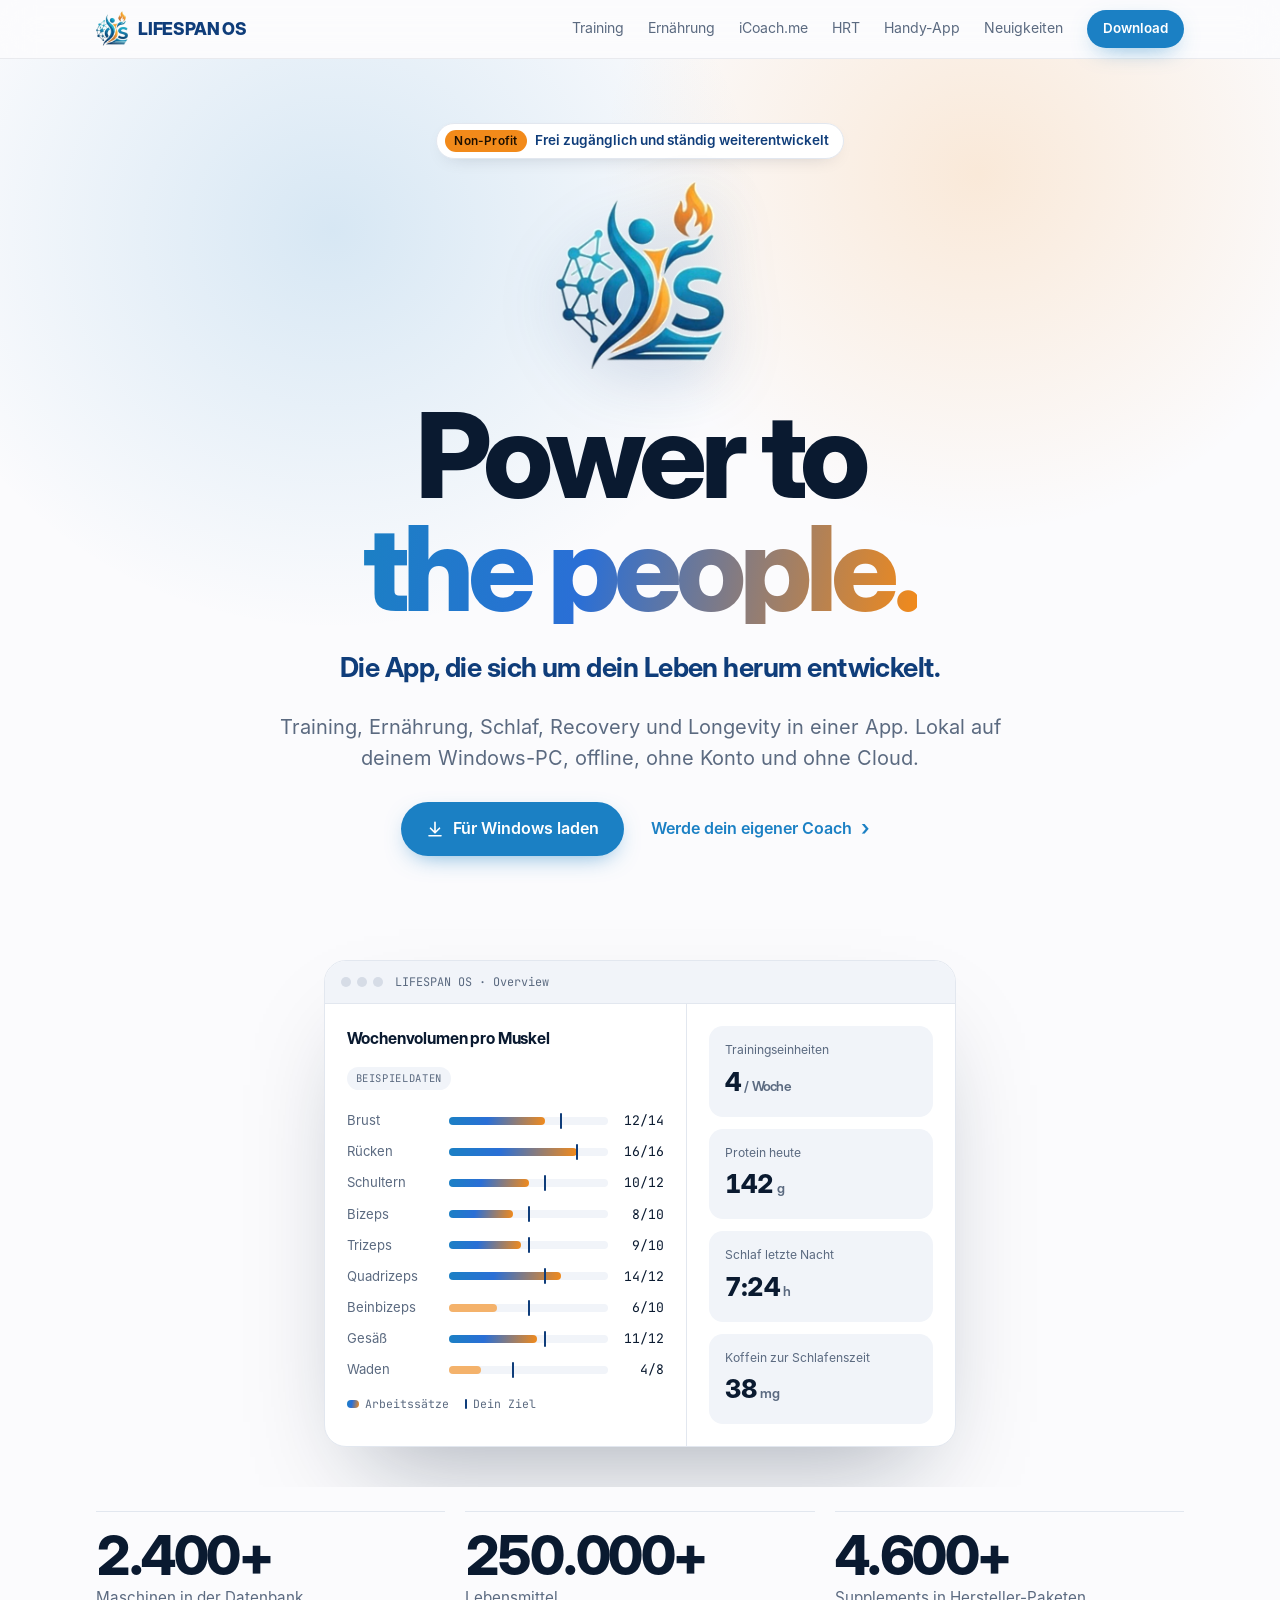
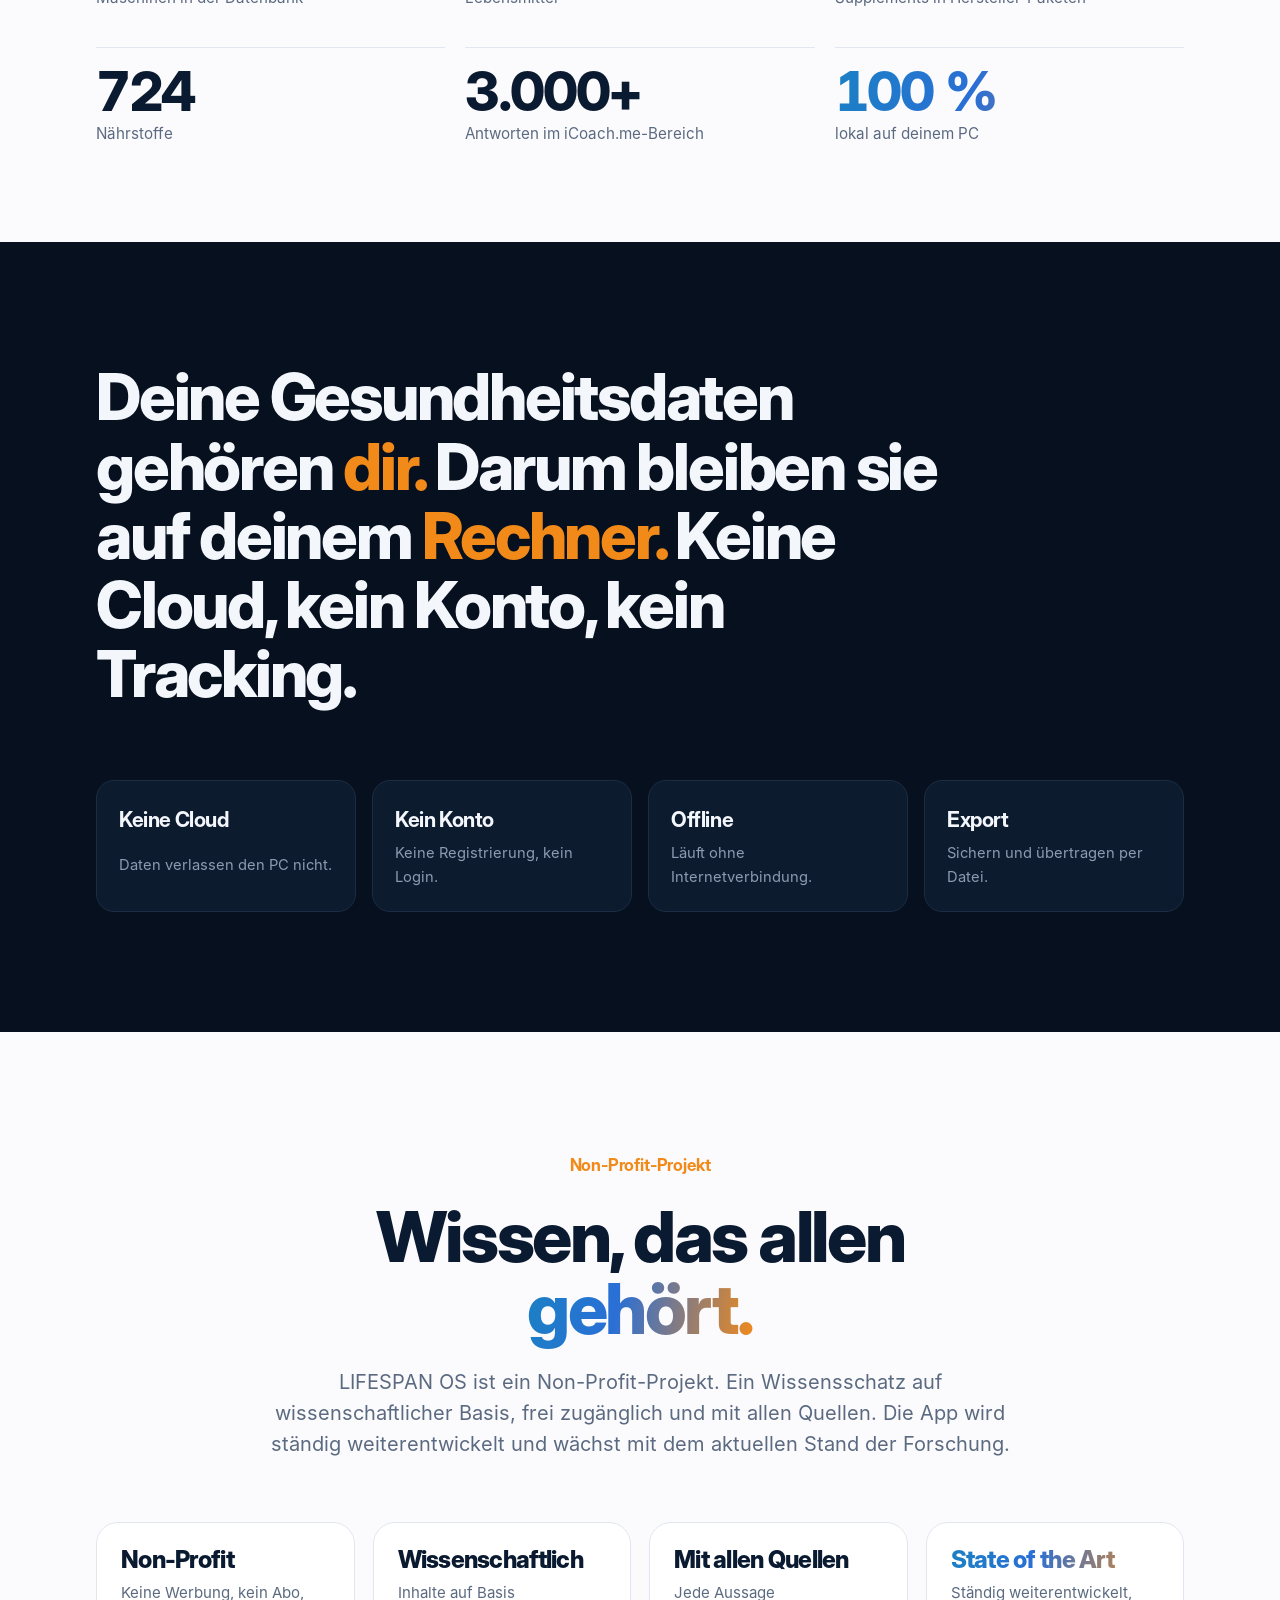
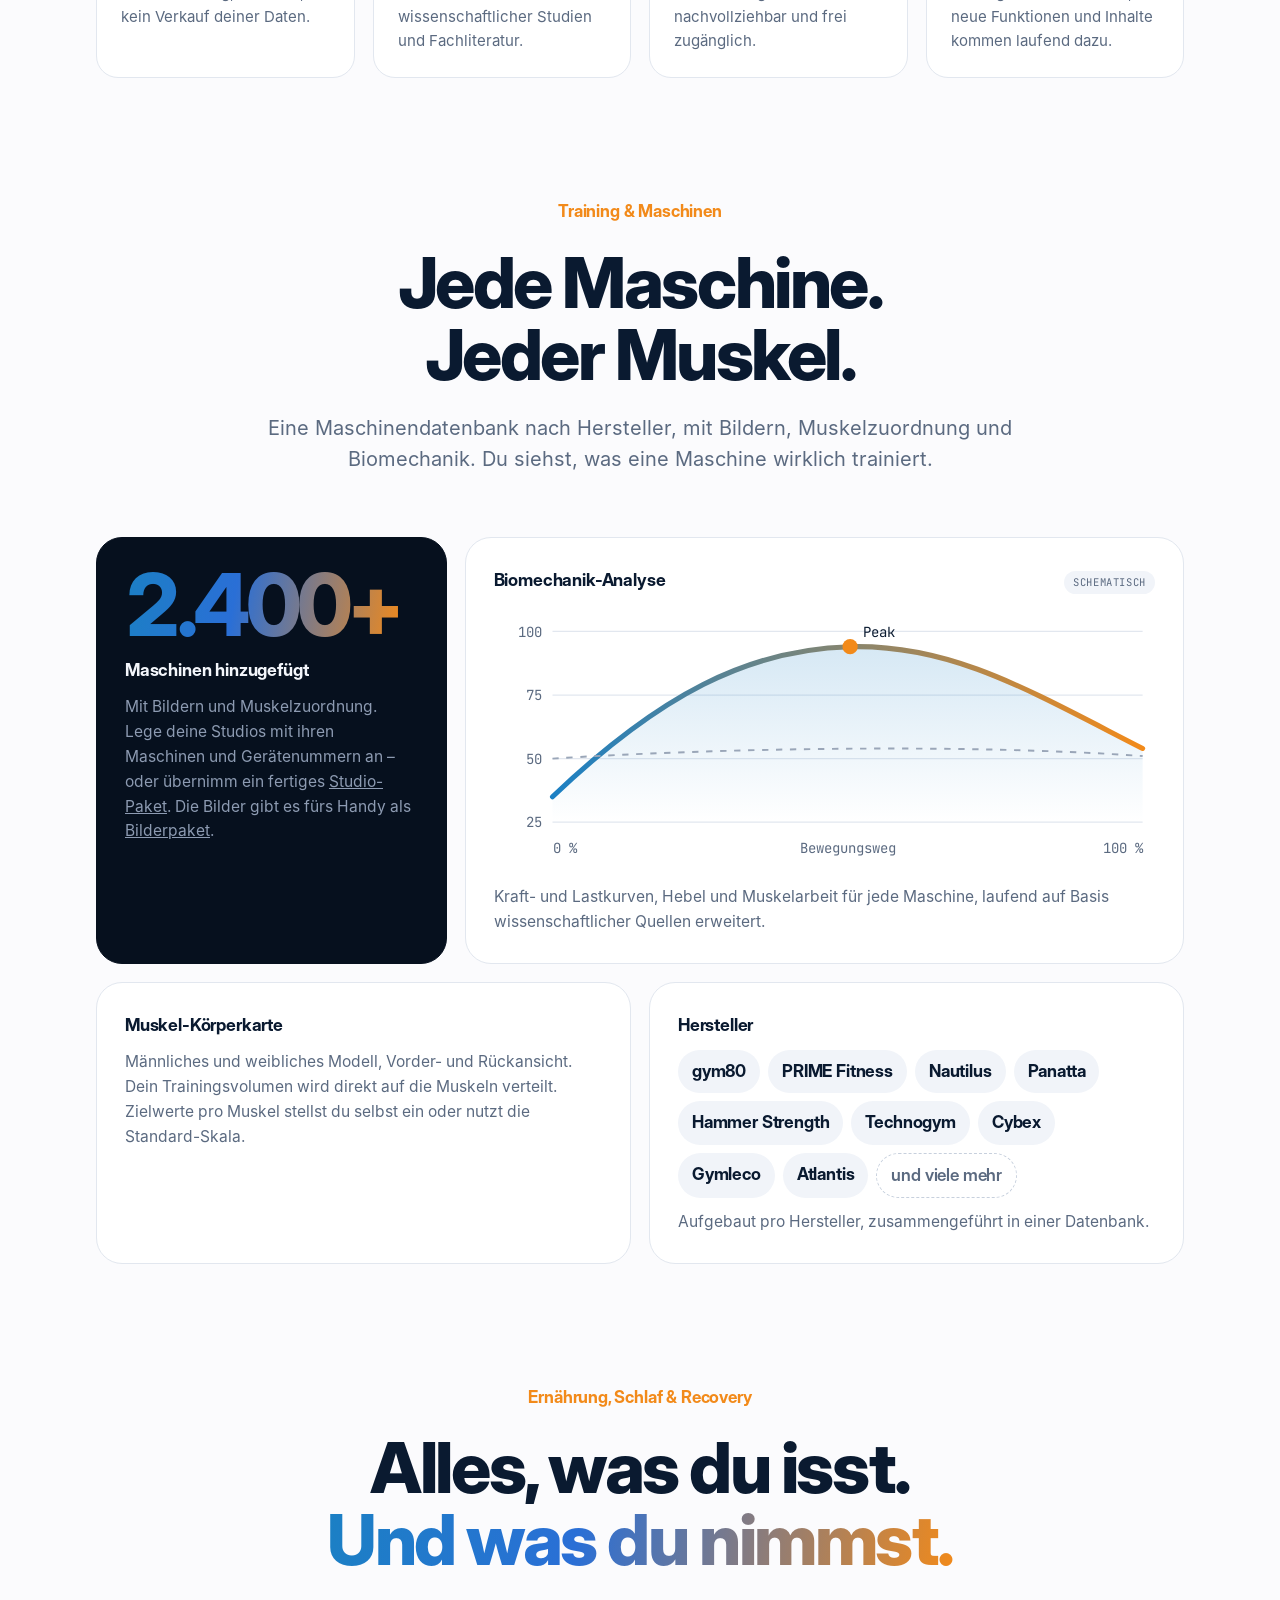
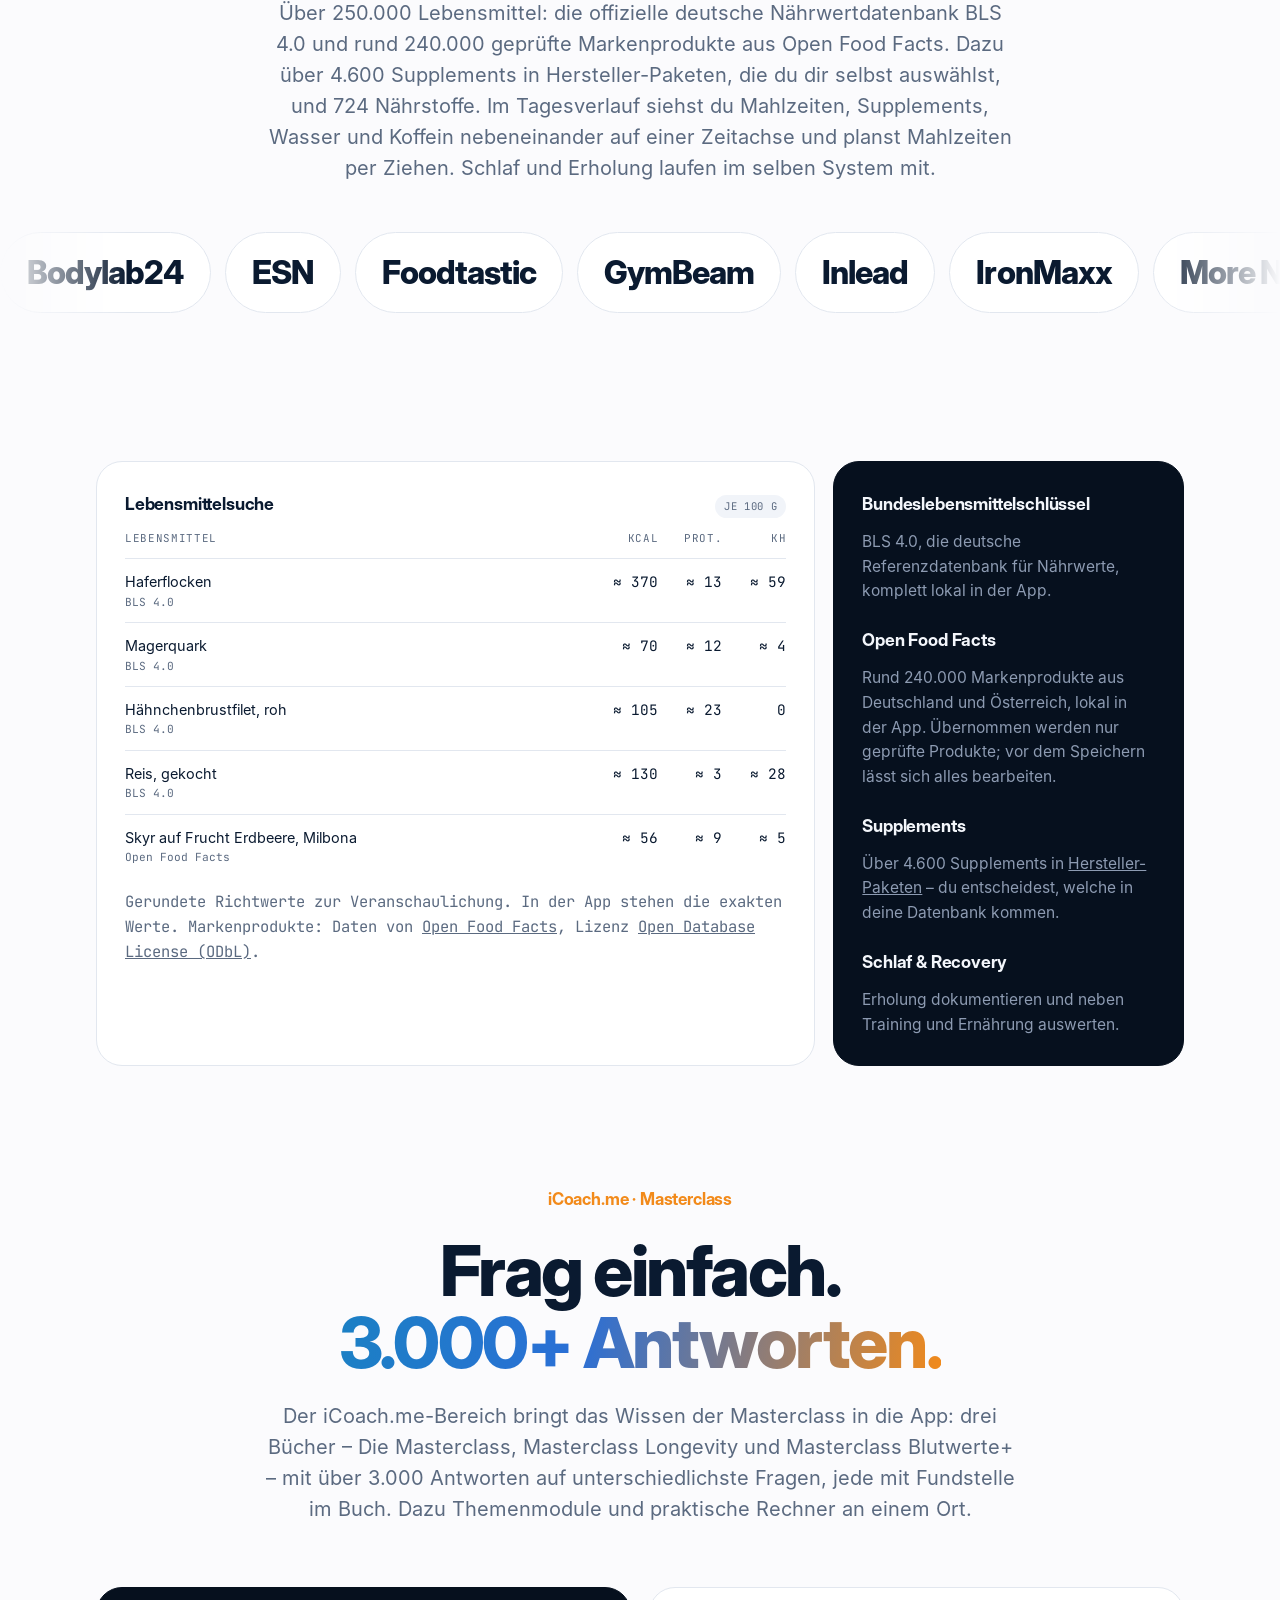
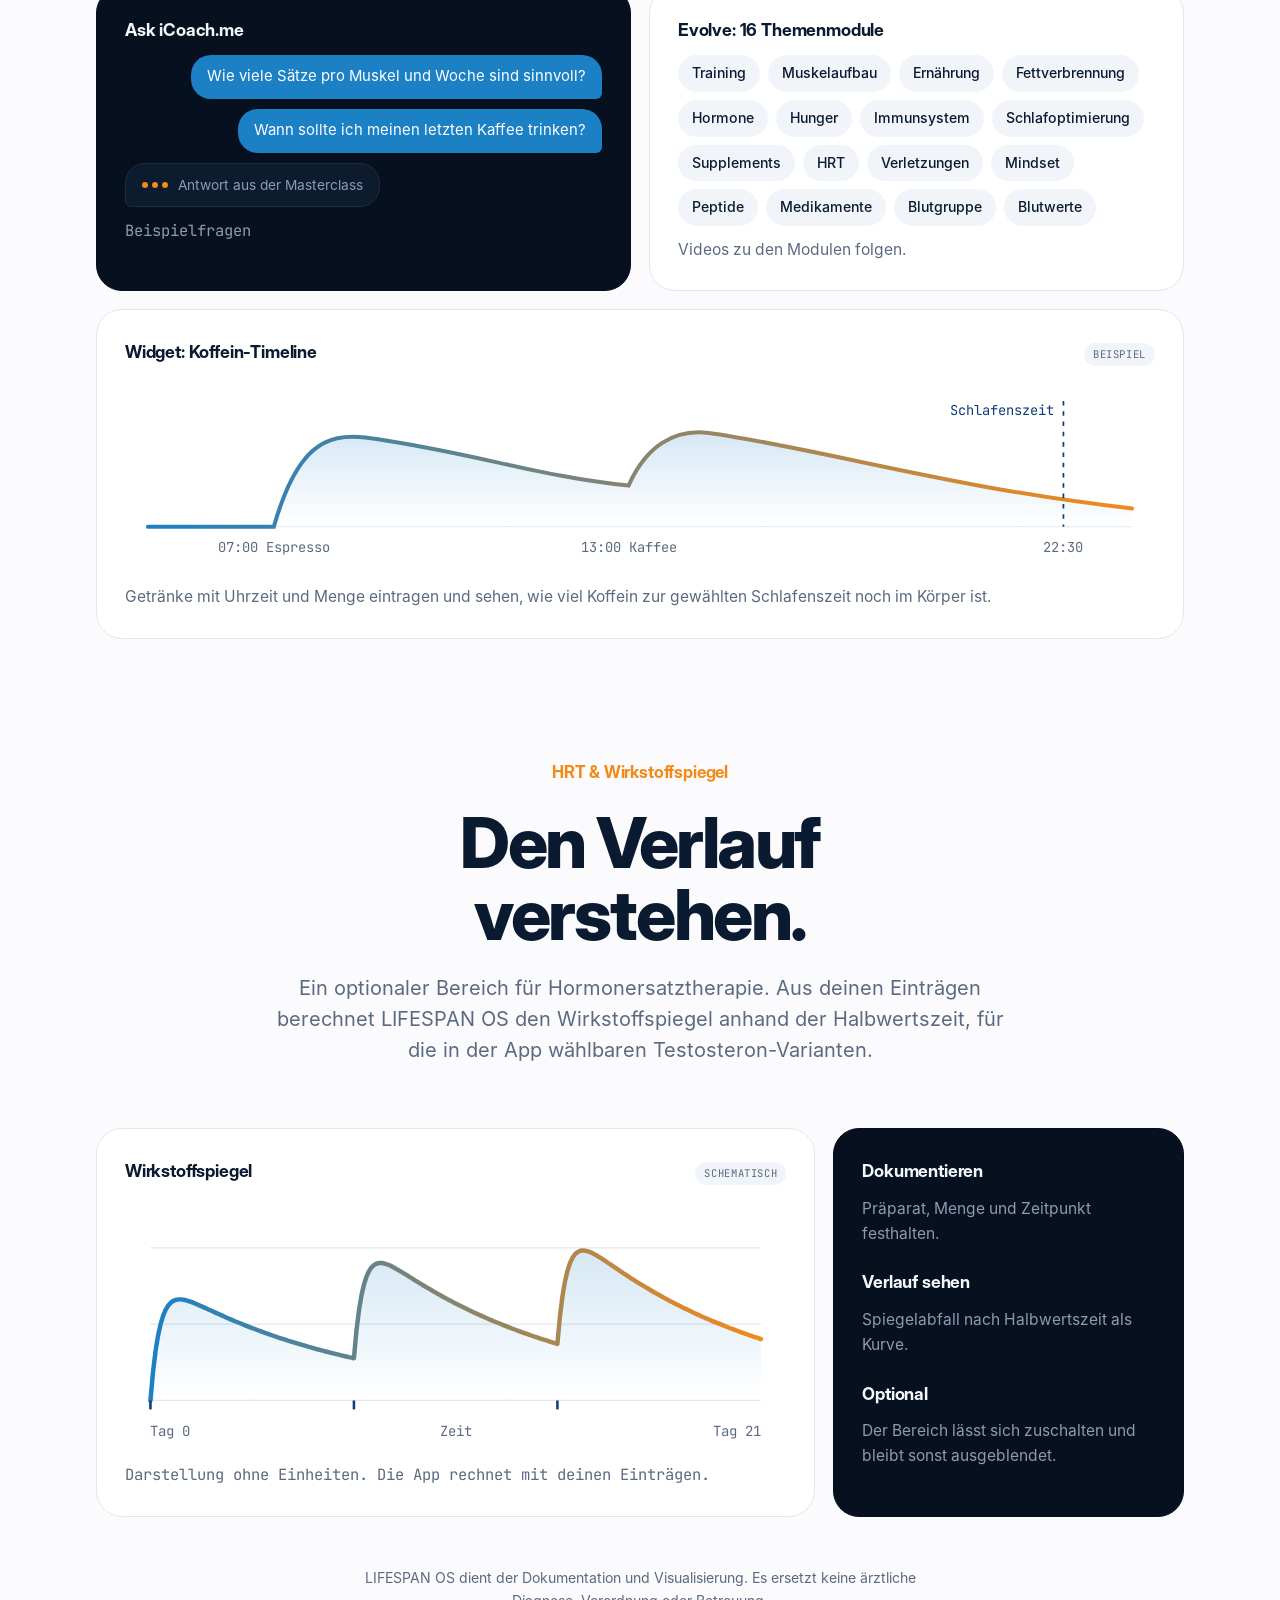
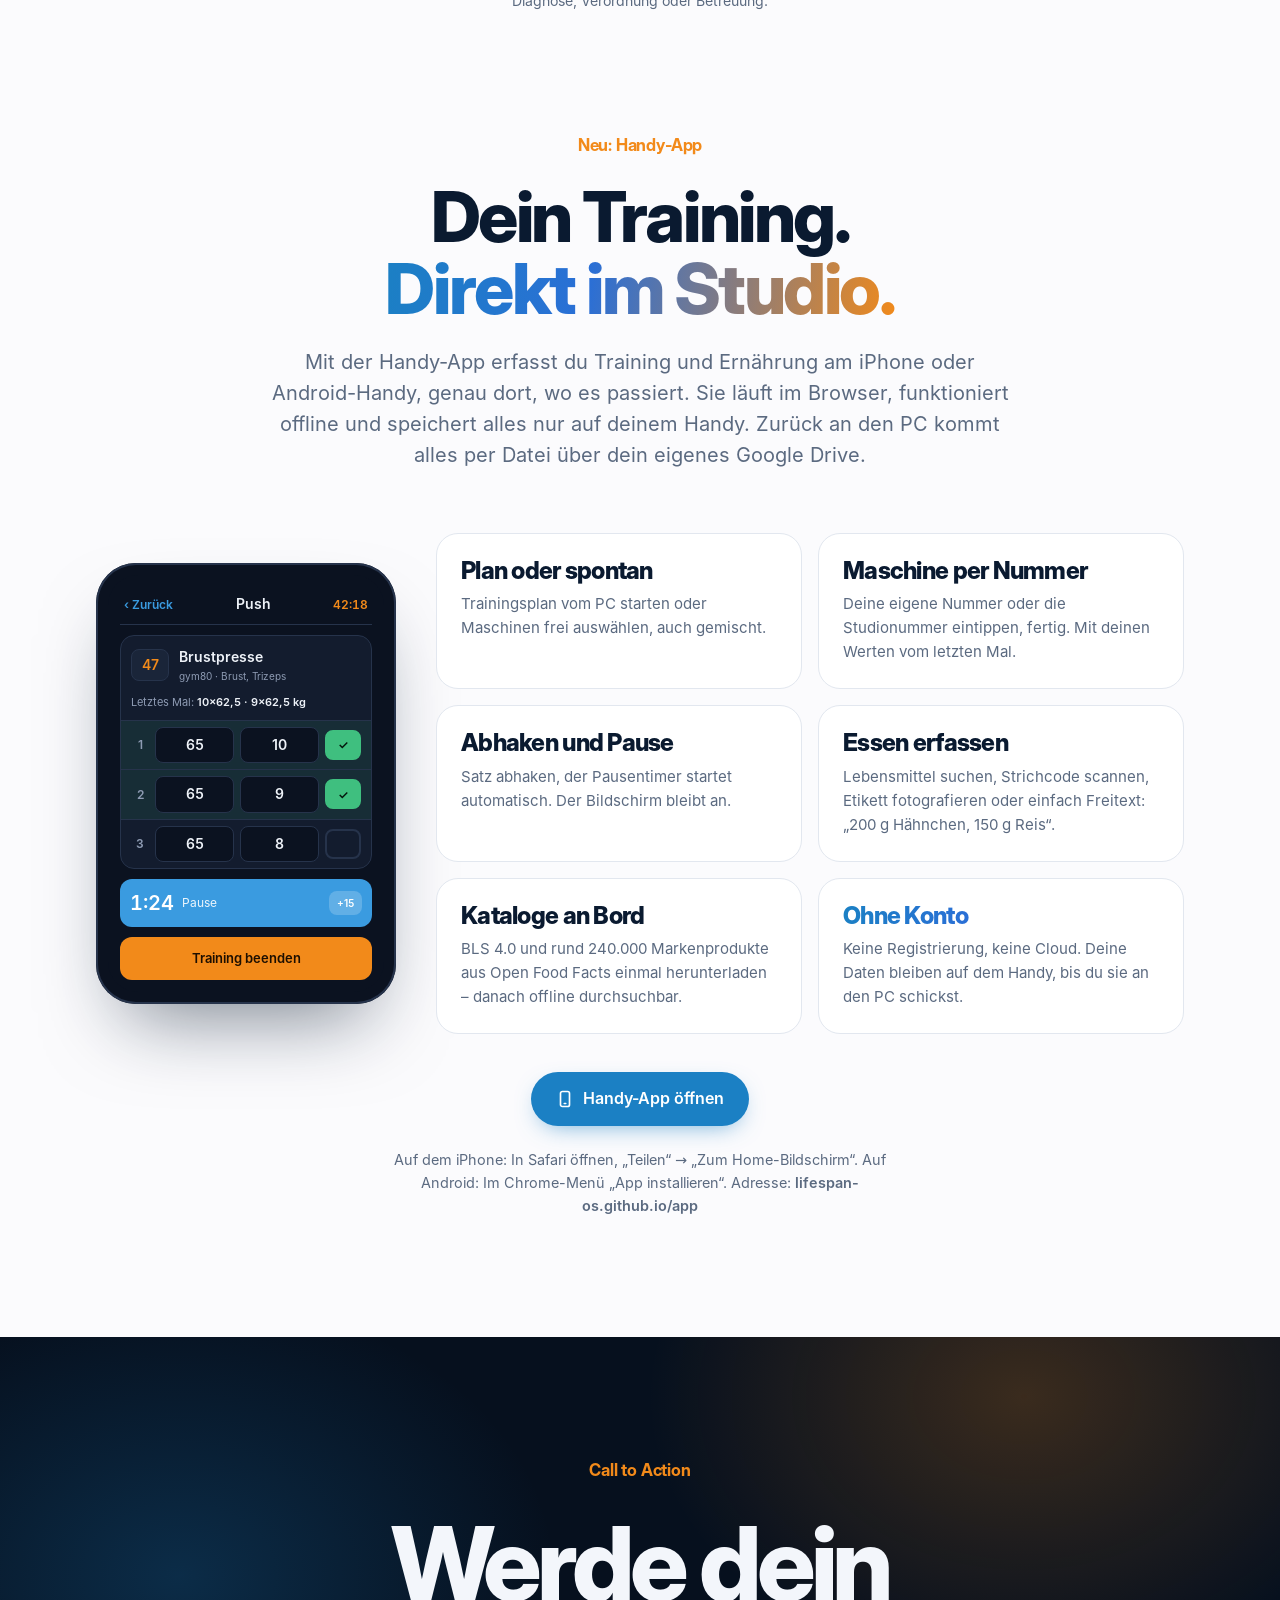
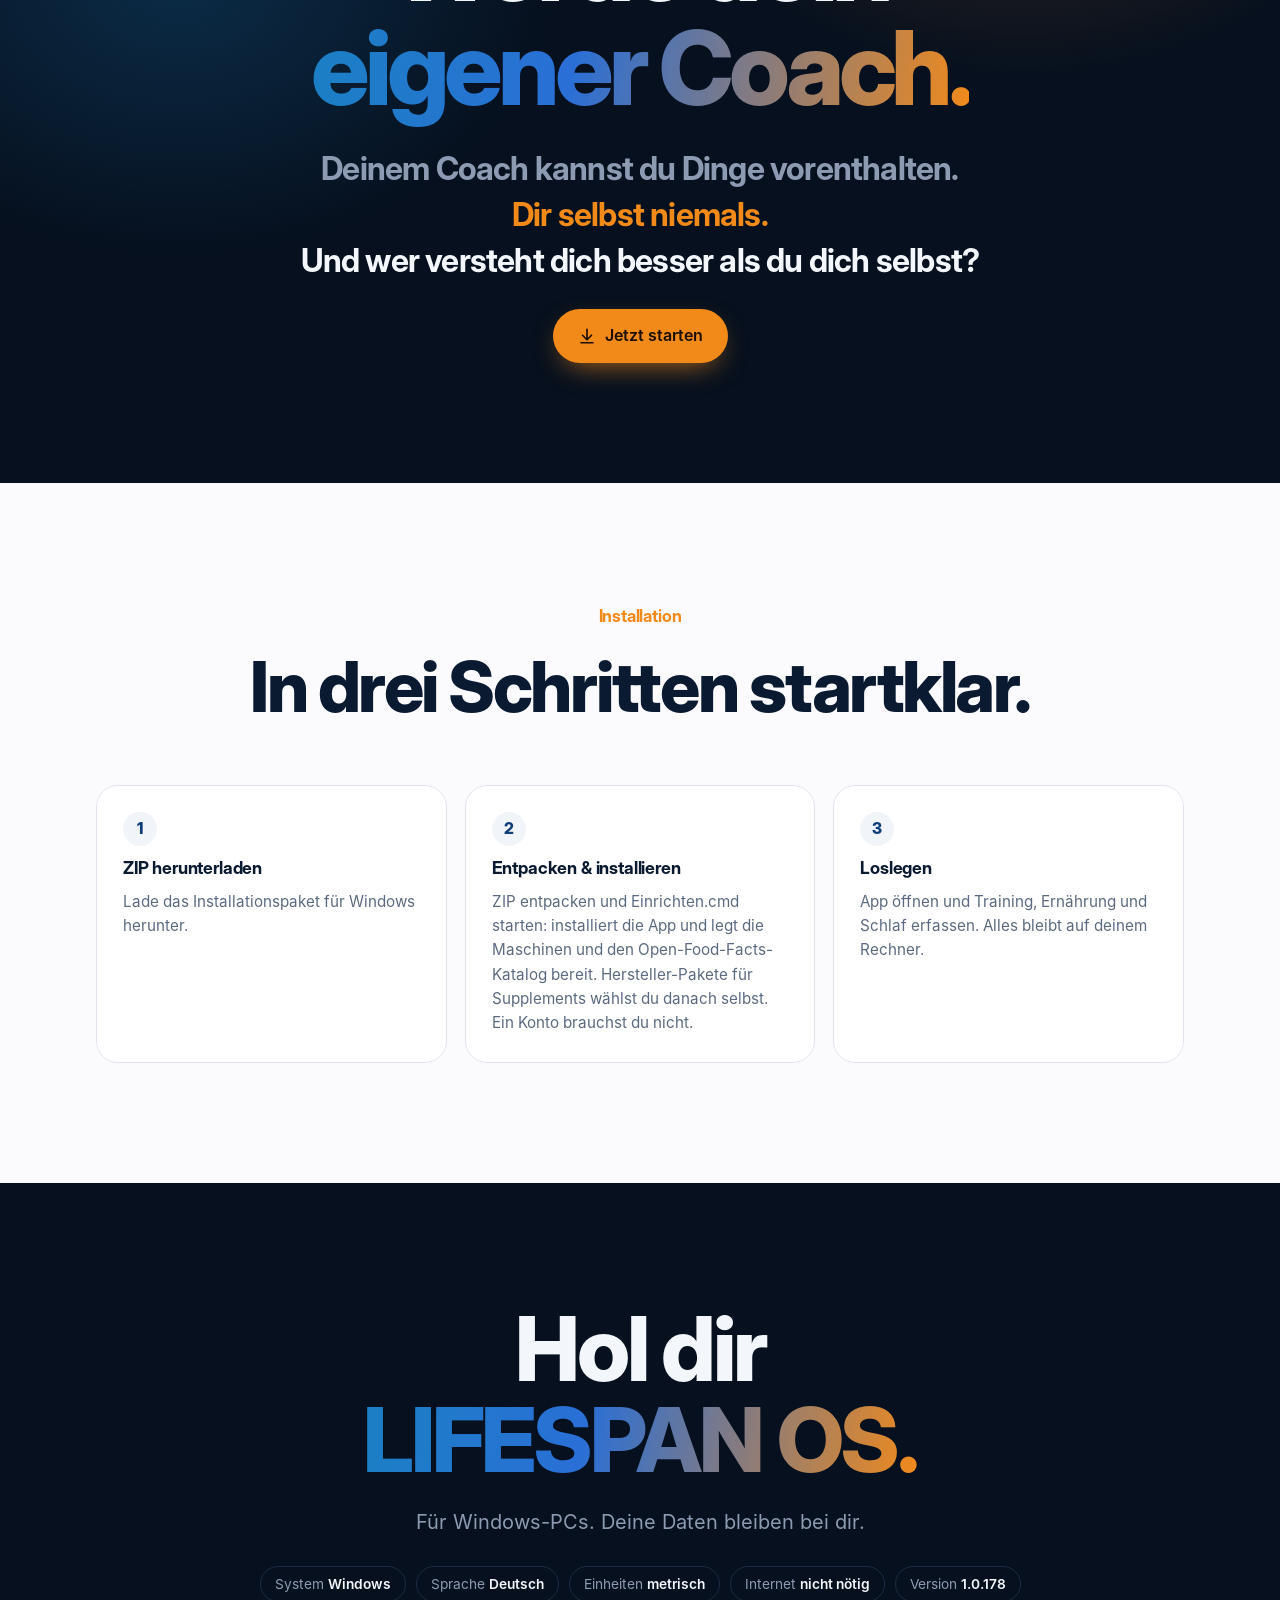
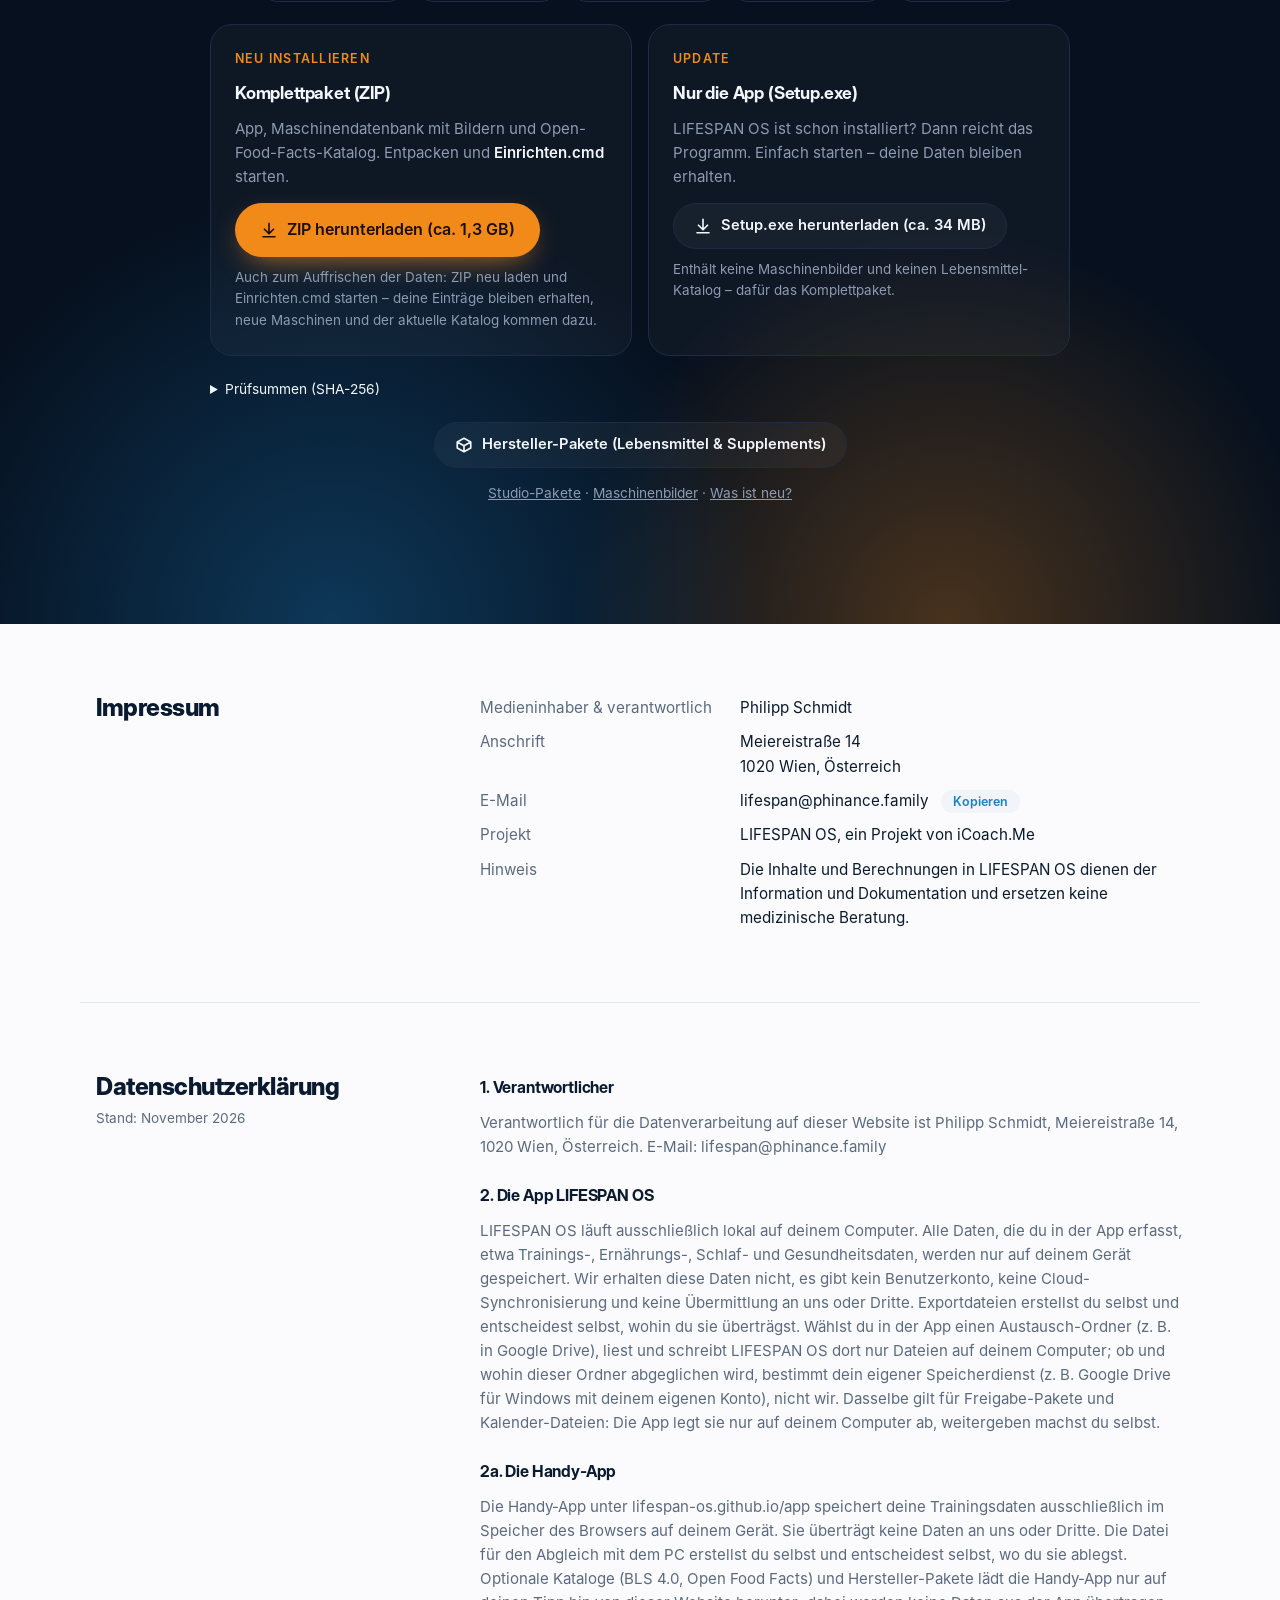
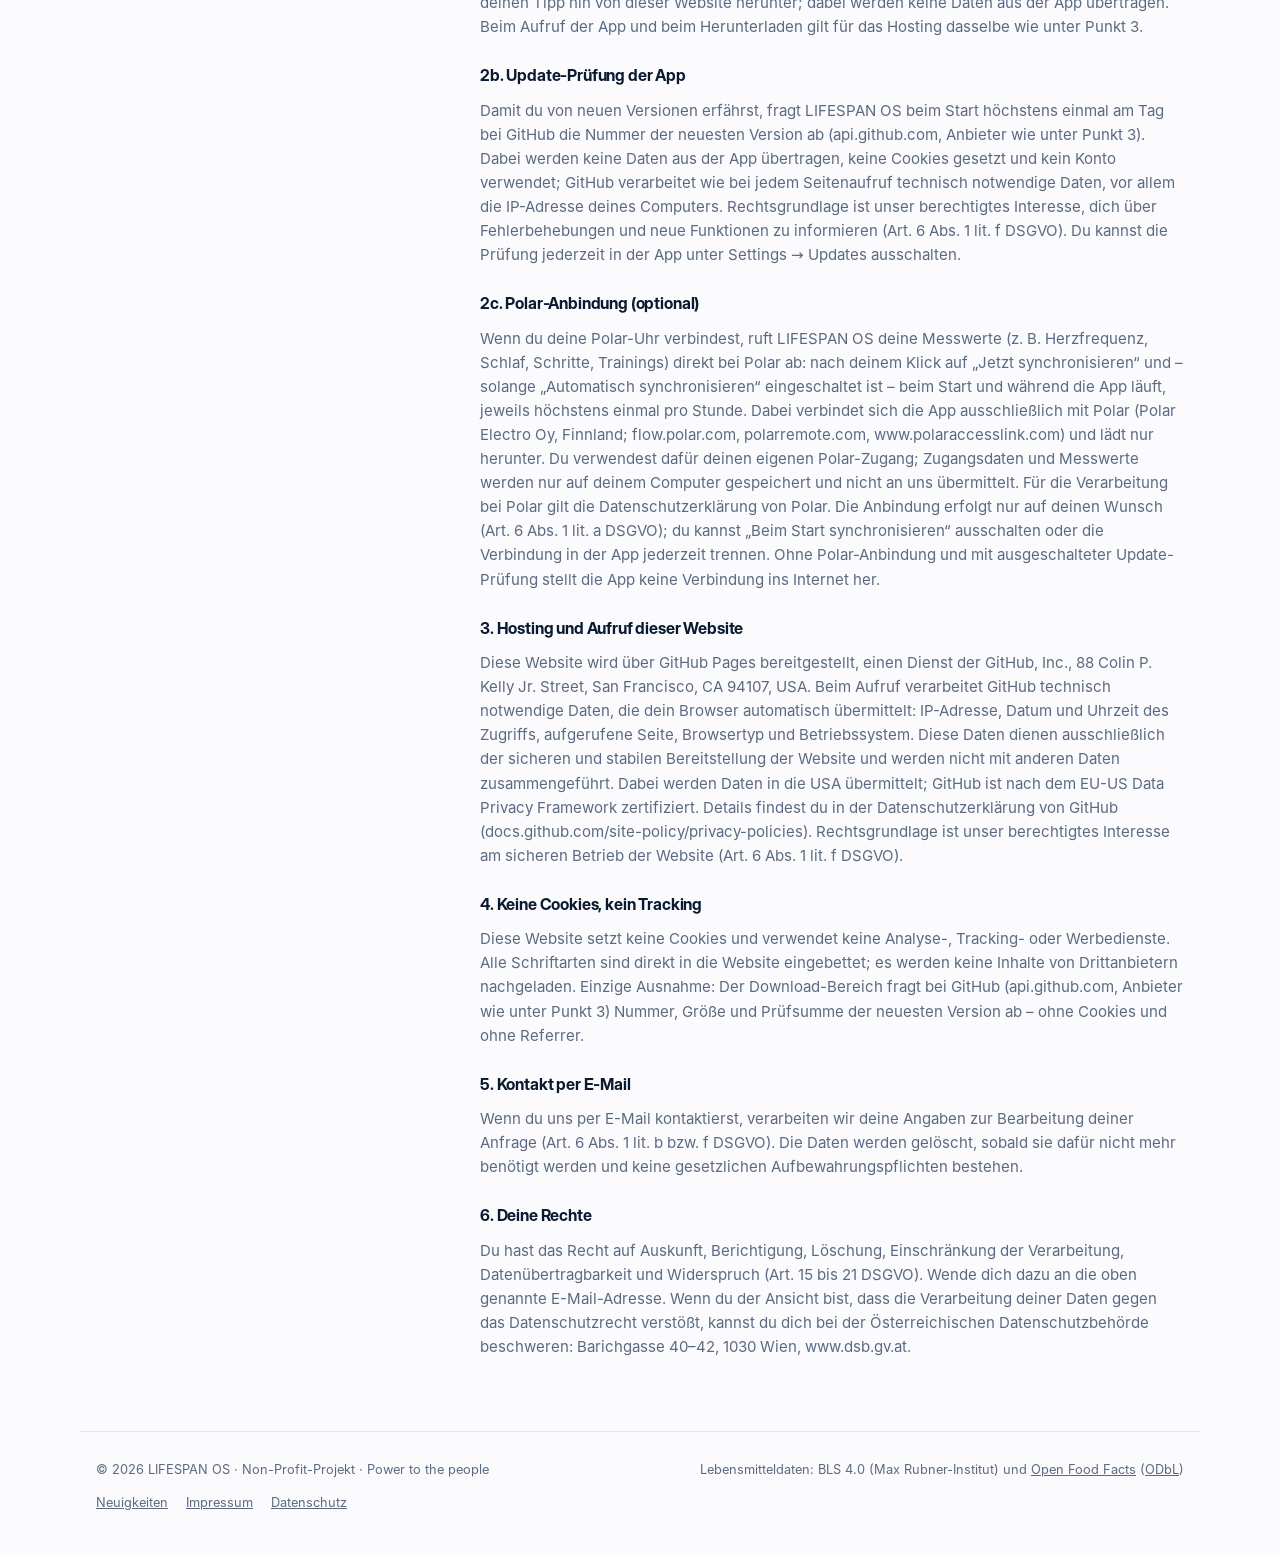
==== index.html @ 671caed0 "Website: Download-Knöpfe nehmen die Dateien des neuesten Releases (auch bei anderem Dateinamen)" ====
<!doctype html>
<html lang="de">
<head>
<meta charset="utf-8">
<meta name="viewport" content="width=device-width, initial-scale=1, viewport-fit=cover">
<meta name="description" content="LIFESPAN OS: Die App, die sich um dein Leben herum entwickelt. Non-Profit, lokal, offline, ohne Konto und ohne Cloud.">
<link rel="icon" type="image/png" href="media/logo.png">
<title>LIFESPAN OS</title>
<link rel="canonical" href="https://lifespan-os.github.io/">
<meta property="og:type" content="website">
<meta property="og:site_name" content="LIFESPAN OS">
<meta property="og:locale" content="de_DE">
<meta property="og:url" content="https://lifespan-os.github.io/">
<meta property="og:title" content="LIFESPAN OS – Power to the people.">
<meta property="og:description" content="Training, Ernährung, Schlaf, Recovery und Longevity in einer App. Lokal auf deinem Windows-PC, offline, ohne Konto und ohne Cloud – Non-Profit.">
<meta property="og:image" content="https://lifespan-os.github.io/media/og.jpg">
<meta property="og:image:width" content="1200">
<meta property="og:image:height" content="630">
<meta property="og:image:alt" content="LIFESPAN OS – Power to the people.">
<meta name="twitter:card" content="summary_large_image">
<meta name="twitter:title" content="LIFESPAN OS – Power to the people.">
<meta name="twitter:description" content="Training, Ernährung, Schlaf, Recovery und Longevity in einer App. Lokal, offline, ohne Konto – Non-Profit.">
<meta name="twitter:image" content="https://lifespan-os.github.io/media/og.jpg">
<style>
html,body{margin:0}img{max-width:100%}[hidden]{display:none!important}
/* Eingebettete Schriften (SIL Open Font License), keine Verbindung zu Google */
@font-face { font-family: "Inter"; font-weight: 400; font-style: normal; font-display: swap; src: url([data-uri]) format("woff"); }
@font-face { font-family: "Inter"; font-weight: 500; font-style: normal; font-display: swap; src: url([data-uri]) format("woff"); }
@font-face { font-family: "Inter"; font-weight: 600; font-style: normal; font-display: swap; src: url([data-uri]) format("woff"); }
@font-face { font-family: "Inter Display"; font-weight: 600; font-style: normal; font-display: swap; src: url([data-uri]) format("woff"); }
@font-face { font-family: "Inter Display"; font-weight: 700; font-style: normal; font-display: swap; src: url([data-uri]) format("woff"); }
@font-face { font-family: "Inter Display"; font-weight: 800; font-style: normal; font-display: swap; src: url([data-uri]) format("woff"); }
@font-face { font-family: "JetBrains Mono"; font-weight: 400; font-style: normal; font-display: swap; src: url([data-uri]) format("woff"); }
@font-face { font-family: "JetBrains Mono"; font-weight: 600; font-style: normal; font-display: swap; src: url([data-uri]) format("woff"); }

/* Layout: helle, ruhige Apple-artige Bühne in den Logo-Farben (Navy, Blau, Orange). Große zentrierte Statements, abwechselnd hell und tief-navy, scrollgetriebene Einblendungen. Bewusst nur ein (helles) Theme, Logo ist für Hell gebaut. */
:root {
  --bg: #fbfbfd;
  --surface: #ffffff;
  --surface-2: #f1f4f9;
  --line: #e2e7ef;
  --fg: #0a1a30;
  --muted: #5b6a80;
  --navy: #0f3d7a;
  --blue: #1b80c4;
  --orange: #f28a1a;
  --ink: #06101e;
  --ink-2: #0d1b2f;
  --ink-line: #1d2c44;
  --ink-fg: #f3f6fb;
  --ink-muted: #8d9bb2;
  --grad: linear-gradient(100deg, #1b80c4 0%, #2a6fd6 40%, #f28a1a 100%);
  --f-display: "Inter Display", "SF Pro Display", "Segoe UI", system-ui, sans-serif;
  --f-body: "Inter", "SF Pro Text", "Segoe UI", system-ui, sans-serif;
  --f-mono: "JetBrains Mono", ui-monospace, Consolas, monospace;
  --ease: cubic-bezier(.2,.75,.15,1);
  --wrap: 1120px;
  color-scheme: light;
}
*, *::before, *::after { box-sizing: border-box; }
html { scroll-behavior: smooth; }
body { background: var(--bg); color: var(--fg); font-family: var(--f-body); font-size: 17px; line-height: 1.6; -webkit-font-smoothing: antialiased; overflow-x: clip; }
body::before { content: ""; position: fixed; inset: 0 0 auto; height: env(safe-area-inset-top, 0px); z-index: 30; background: var(--bg); }
.wrap { max-width: var(--wrap); margin-inline: auto; padding-left: max(16px, env(safe-area-inset-left, 0px)); padding-right: max(16px, env(safe-area-inset-right, 0px)); }
a { color: inherit; }
:focus-visible { outline: 2px solid var(--blue); outline-offset: 3px; border-radius: 6px; }
h1, h2, h3 { margin: 0; text-wrap: balance; font-family: var(--f-display); }
p { margin: 0; }
h2 { font-size: clamp(2.3rem, 6vw, 4.4rem); font-weight: 800; line-height: 1.02; letter-spacing: -0.035em; }
h3 { font-size: 1.08rem; font-weight: 700; letter-spacing: -0.01em; }
.eyebrow { font-family: var(--f-display); font-weight: 700; font-size: 1.05rem; letter-spacing: -0.01em; color: var(--orange); }
.lead { color: var(--muted); font-size: clamp(1.05rem, 1.6vw, 1.25rem); line-height: 1.55; max-width: 58ch; }
.grad-text { background: var(--grad); -webkit-background-clip: text; background-clip: text; color: transparent; }

/* Header */
header.site { position: sticky; top: env(safe-area-inset-top, 0px); z-index: 20; background: rgba(251,251,253,.78); backdrop-filter: saturate(180%) blur(18px); -webkit-backdrop-filter: saturate(180%) blur(18px); border-bottom: 1px solid rgba(10,26,48,.07); }
header.site .wrap { display: flex; align-items: center; justify-content: space-between; gap: 16px; padding-block: 10px; }
.brand { display: flex; align-items: center; gap: 10px; text-decoration: none; }
.brand img { width: 32px; height: auto; }
.brand-name { font-family: var(--f-display); font-weight: 800; font-size: 1.08rem; letter-spacing: -0.01em; color: var(--navy); }
nav.main { display: flex; align-items: center; gap: 24px; font-size: .88rem; }
nav.main a { text-decoration: none; color: var(--muted); transition: color .2s; }
nav.main a:hover { color: var(--fg); }
@media (max-width: 760px) { nav.main a.hide-s { display: none; } }

.btn { display: inline-flex; align-items: center; justify-content: center; gap: 9px; padding: 13px 24px; border-radius: 999px; font-weight: 600; font-size: 1rem; text-decoration: none; border: 1px solid transparent; transition: transform .35s var(--ease), box-shadow .35s var(--ease), background .2s; }
.btn svg { width: 18px; height: 18px; }
.btn-primary { background: var(--blue); color: #fff; box-shadow: 0 8px 24px -10px rgba(27,128,196,.7); }
.btn-primary:hover { transform: translateY(-2px) scale(1.02); box-shadow: 0 14px 30px -12px rgba(27,128,196,.8); }
.btn-link { color: var(--blue); padding-inline: 8px; }
.btn-link::after { content: "›"; font-size: 1.3em; line-height: 1; transition: transform .3s var(--ease); }
.btn-link:hover::after { transform: translateX(4px); }
.btn-s { padding: 7px 15px; font-size: .84rem; color: #fff !important; }
.btn-orange { background: var(--orange); color: #1d0f00; box-shadow: 0 10px 30px -12px rgba(242,138,26,.9); }
.btn-orange:hover { transform: translateY(-2px) scale(1.02); }

/* Load-in */
@keyframes rise { from { opacity: 0; transform: translateY(28px); filter: blur(6px); } to { opacity: 1; transform: none; filter: none; } }
@keyframes floaty { 0%,100% { transform: translateY(0); } 50% { transform: translateY(-10px); } }
.in { animation: rise 1.1s var(--ease) both; }
.d1 { animation-delay: .08s } .d2 { animation-delay: .2s } .d3 { animation-delay: .32s } .d4 { animation-delay: .46s } .d5 { animation-delay: .62s }

/* Hero */
.hero { position: relative; overflow: hidden; }
.hero::before { content: ""; position: absolute; inset: -20% -10% auto; height: 80%; background: radial-gradient(40% 50% at 30% 40%, rgba(27,128,196,.16), transparent 70%), radial-gradient(35% 45% at 72% 35%, rgba(242,138,26,.16), transparent 70%); pointer-events: none; }
.hero .wrap { position: relative; display: grid; justify-items: center; text-align: center; gap: 22px; padding-block: 64px 40px; }
.hero-logo { width: clamp(120px, 18vw, 170px); height: auto; filter: drop-shadow(0 18px 30px rgba(15,61,122,.18)); }
.hero-logo-wrap { animation: floaty 7s ease-in-out infinite; }
.hero h1 { font-size: clamp(3rem, 10vw, 7.4rem); font-weight: 800; line-height: .95; letter-spacing: -0.05em; }
.hero h1 .l2 { display: block; }
.hero .lead { margin-inline: auto; text-align: center; }
.hero-cta { display: flex; flex-wrap: wrap; gap: 12px 18px; justify-content: center; align-items: center; margin-top: 6px; }

/* App panel (Hero) */
.stage { perspective: 1400px; padding-bottom: 72px; }
.panel { max-width: 860px; margin-inline: auto; background: var(--surface); border: 1px solid var(--line); border-radius: 22px; overflow: hidden; box-shadow: 0 50px 100px -40px rgba(10,26,48,.35), 0 1px 0 rgba(255,255,255,.8) inset; transform-origin: 50% 0; }
.panel-bar { display: flex; align-items: center; gap: 12px; padding: 12px 16px; border-bottom: 1px solid var(--line); background: var(--surface-2); }
.panel-bar .dots { display: flex; gap: 6px; }
.panel-bar .dots i { width: 10px; height: 10px; border-radius: 50%; background: #d6dce6; }
.panel-bar .t { font-family: var(--f-mono); font-size: .74rem; color: var(--muted); }
.panel-body { display: grid; grid-template-columns: 1.35fr 1fr; gap: 0; }
.panel-main { padding: 22px; display: grid; gap: 14px; border-right: 1px solid var(--line); min-width: 0; }
.panel-side { padding: 22px; display: grid; gap: 12px; align-content: start; min-width: 0; }
.panel-head { display: flex; justify-content: space-between; gap: 10px; flex-wrap: wrap; align-items: baseline; }
.panel-head h3 { font-size: 1rem; text-align: left; }
.tag { font-family: var(--f-mono); font-size: .66rem; letter-spacing: .06em; text-transform: uppercase; color: var(--muted); background: var(--surface-2); padding: 3px 9px; border-radius: 99px; }
.vol { display: grid; gap: 9px; }
.vol-row { display: grid; grid-template-columns: 92px 1fr 46px; gap: 10px; align-items: center; font-size: .82rem; text-align: left; }
.vol-row .n { color: var(--muted); white-space: nowrap; overflow: hidden; text-overflow: ellipsis; }
.vol-row .v { font-family: var(--f-mono); font-variant-numeric: tabular-nums; text-align: right; }
.track { position: relative; height: 8px; border-radius: 99px; background: var(--surface-2); }
.fill { position: absolute; inset: 0 auto 0 0; border-radius: 99px; background: var(--grad); transform-origin: left; animation: grow 1.4s var(--ease) both; animation-delay: calc(.7s + var(--i) * .06s); }
.fill.low { background: #f4b26b; }
@keyframes grow { from { transform: scaleX(0); } to { transform: scaleX(1); } }
.goal { position: absolute; top: -4px; bottom: -4px; width: 2px; border-radius: 2px; background: var(--navy); }
.legend { display: flex; gap: 16px; flex-wrap: wrap; font-size: .72rem; color: var(--muted); font-family: var(--f-mono); }
.legend b { display: inline-block; width: 12px; height: 8px; border-radius: 99px; margin-right: 6px; background: var(--grad); }
.legend b.g { width: 2px; height: 10px; background: var(--navy); vertical-align: -1px; }
.kpi { background: var(--surface-2); border-radius: 14px; padding: 14px 16px; display: grid; gap: 2px; text-align: left; }
.kpi span { font-size: .76rem; color: var(--muted); }
.kpi b { font-family: var(--f-display); font-size: 1.6rem; font-weight: 800; letter-spacing: -0.03em; font-variant-numeric: tabular-nums; }
.kpi b small { font-size: .85rem; color: var(--muted); font-weight: 600; margin-left: 3px; }
@media (max-width: 720px) { .panel-body { grid-template-columns: 1fr; } .panel-main { border-right: 0; border-bottom: 1px solid var(--line); } .panel-side { grid-template-columns: 1fr 1fr; } }

/* Zahlen */
.stats .wrap { padding-block: 24px 96px; display: grid; grid-template-columns: repeat(3, 1fr); gap: 36px 20px; }
.stat { display: grid; gap: 4px; padding-top: 16px; border-top: 1px solid var(--line); }
.stat b { font-family: var(--f-display); font-weight: 800; font-size: clamp(2.2rem, 4.6vw, 3.4rem); letter-spacing: -0.045em; line-height: 1; font-variant-numeric: tabular-nums; }
.stat span { color: var(--muted); font-size: .95rem; }
@media (max-width: 760px) { .stats .wrap { grid-template-columns: 1fr 1fr; gap: 28px 16px; padding-bottom: 64px; } }

/* Dunkles Statement */
.dark { background: var(--ink); color: var(--ink-fg); }
.statement .wrap { padding-block: 120px; }
.statement p.big { font-family: var(--f-display); font-weight: 800; font-size: clamp(2rem, 5.4vw, 4rem); line-height: 1.08; letter-spacing: -0.035em; max-width: 20ch; }
.statement .w { color: var(--ink-fg); }
.statement .w.hl { color: var(--orange); }
.privacy-grid { display: grid; grid-template-columns: repeat(4, 1fr); gap: 16px; margin-top: 72px; }
.privacy-grid div { border: 1px solid var(--ink-line); border-radius: 18px; padding: 22px; display: grid; gap: 6px; background: var(--ink-2); }
.privacy-grid b { font-family: var(--f-display); font-size: 1.3rem; letter-spacing: -0.02em; }
.privacy-grid span { color: var(--ink-muted); font-size: .92rem; }
@media (max-width: 860px) { .privacy-grid { grid-template-columns: 1fr 1fr; } .statement .wrap { padding-block: 80px; } }
@media (max-width: 460px) { .privacy-grid { grid-template-columns: 1fr; } }

/* Kapitel */
.chapter .wrap { padding-block: 120px 0; display: grid; gap: 22px; justify-items: center; text-align: center; }
.chapter .lead { text-align: center; margin-inline: auto; }
.chapter.last .wrap { padding-bottom: 120px; }
@media (max-width: 760px) { .chapter .wrap { padding-block: 80px 0; } .chapter.last .wrap { padding-bottom: 80px; } }

.tiles { display: grid; grid-template-columns: repeat(6, 1fr); gap: 18px; width: 100%; margin-top: 40px; text-align: left; }
.tile { background: var(--surface); border: 1px solid var(--line); border-radius: 26px; padding: 28px; display: grid; gap: 12px; align-content: start; overflow: hidden; min-width: 0; transition: transform .5s var(--ease), box-shadow .5s var(--ease); }
.tile:hover { transform: translateY(-4px); box-shadow: 0 30px 60px -36px rgba(10,26,48,.35); }
.tile p { color: var(--muted); font-size: .97rem; }
.s2 { grid-column: span 2; } .s3 { grid-column: span 3; } .s4 { grid-column: span 4; } .s6 { grid-column: span 6; }
.tile.ink { background: var(--ink); border-color: var(--ink); color: var(--ink-fg); }
.tile.ink p { color: var(--ink-muted); }
.tile .num { font-family: var(--f-display); font-weight: 800; font-size: clamp(3.2rem, 7vw, 5.4rem); line-height: .9; letter-spacing: -0.055em; font-variant-numeric: tabular-nums; }
@media (max-width: 900px) { .tiles { grid-template-columns: 1fr 1fr; } .s2, .s3, .s4, .s6 { grid-column: span 2; } .tiles .half { grid-column: span 1; } }
@media (max-width: 560px) { .tiles .half { grid-column: span 2; } .tile { padding: 22px; border-radius: 22px; } }

.tile svg { width: 100%; height: auto; display: block; }
.note { font-size: .76rem; color: var(--muted); font-family: var(--f-mono); }
.tile.ink .note { color: var(--ink-muted); }
.makers { display: flex; flex-wrap: wrap; gap: 8px; }
.makers span { font-family: var(--f-display); font-weight: 700; letter-spacing: -0.01em; padding: 8px 14px; border-radius: 99px; background: var(--surface-2); }
.makers span.more { background: transparent; border: 1px dashed #c7d0dd; color: var(--muted); font-weight: 600; }

/* Marken-Laufband */
.marquee { width: 100%; overflow: hidden; margin-top: 48px; -webkit-mask-image: linear-gradient(90deg, transparent, #000 10%, #000 90%, transparent); mask-image: linear-gradient(90deg, transparent, #000 10%, #000 90%, transparent); }
.marquee-track { display: flex; gap: 14px; width: max-content; animation: slide 38s linear infinite; }
.marquee:hover .marquee-track { animation-play-state: paused; }
.marquee-track span { font-family: var(--f-display); font-weight: 800; font-size: clamp(1.3rem, 3vw, 2rem); letter-spacing: -0.03em; padding: 14px 26px; border-radius: 99px; background: var(--surface); border: 1px solid var(--line); white-space: nowrap; }
.marquee-track span.more { color: var(--muted); font-weight: 600; }
@keyframes slide { to { transform: translateX(calc(-50% - 7px)); } }

.foods { display: grid; }
.food { display: grid; grid-template-columns: 1fr repeat(3, 56px); gap: 8px; padding: 11px 0; border-bottom: 1px solid var(--line); font-size: .9rem; align-items: baseline; }
.food:last-child { border-bottom: 0; }
.food.h { font-family: var(--f-mono); font-size: .68rem; color: var(--muted); letter-spacing: .06em; text-transform: uppercase; padding-top: 0; }
.food .nm { min-width: 0; }
.food .r { text-align: right; font-family: var(--f-mono); font-variant-numeric: tabular-nums; }
.food .src { display: block; font-size: .7rem; color: var(--muted); font-family: var(--f-mono); }
@media (max-width: 420px) { .food { grid-template-columns: 1fr repeat(3, 44px); font-size: .82rem; } }

.qa { display: grid; gap: 10px; }
.q { justify-self: end; max-width: 88%; background: var(--blue); color: #fff; padding: 10px 16px; border-radius: 20px 20px 6px 20px; font-size: .93rem; }
.a { justify-self: start; display: flex; align-items: center; gap: 10px; background: var(--ink-2); border: 1px solid var(--ink-line); color: var(--ink-muted); padding: 10px 16px; border-radius: 20px 20px 20px 6px; font-size: .86rem; }
.a i { display: inline-flex; gap: 4px; }
.a i b { width: 6px; height: 6px; border-radius: 50%; background: var(--orange); animation: blink 1.2s infinite; }
.a i b:nth-child(2) { animation-delay: .15s } .a i b:nth-child(3) { animation-delay: .3s }
@keyframes blink { 0%,80%,100% { opacity: .25 } 40% { opacity: 1 } }
.topics { display: flex; flex-wrap: wrap; gap: 8px; }
.topics span { background: var(--surface-2); border-radius: 99px; padding: 7px 14px; font-size: .88rem; font-weight: 500; }

.disclaimer { color: var(--muted); font-size: .88rem; max-width: 62ch; margin-top: 28px; text-align: center; }

/* Installation */
.steps { display: grid; grid-template-columns: repeat(3, 1fr); gap: 18px; width: 100%; margin-top: 40px; text-align: left; }
.step { background: var(--surface); border: 1px solid var(--line); border-radius: 22px; padding: 26px; display: grid; gap: 8px; align-content: start; }
.step .n { font-family: var(--f-display); font-weight: 800; font-size: 1rem; width: 34px; height: 34px; border-radius: 50%; display: grid; place-items: center; background: var(--surface-2); color: var(--navy); }
.step p { color: var(--muted); font-size: .95rem; }
@media (max-width: 820px) { .steps { grid-template-columns: 1fr; } }

/* Download */
.dl { background: var(--ink); color: var(--ink-fg); position: relative; overflow: hidden; }
.dl::before { content: ""; position: absolute; inset: auto -10% -60% -10%; height: 120%; background: radial-gradient(40% 50% at 30% 50%, rgba(27,128,196,.35), transparent 70%), radial-gradient(35% 45% at 70% 50%, rgba(242,138,26,.28), transparent 70%); pointer-events: none; }
.dl .wrap { position: relative; padding-block: 120px; display: grid; justify-items: center; text-align: center; gap: 22px; }
.dl h2 { font-size: clamp(2.6rem, 8vw, 5.6rem); }
.dl .lead { color: var(--ink-muted); text-align: center; }
.spec { display: flex; flex-wrap: wrap; justify-content: center; gap: 10px; margin-top: 6px; }
.spec span { border: 1px solid var(--ink-line); border-radius: 99px; padding: 6px 14px; font-size: .86rem; color: var(--ink-muted); }
.spec span b { color: var(--ink-fg); font-weight: 600; }

/* Impressum + Footer */
.imprint .wrap { padding-block: 72px; display: grid; grid-template-columns: 1fr 2fr; gap: 32px; border-bottom: 1px solid var(--line); }
.imprint h2 { font-size: 1.5rem; letter-spacing: -0.02em; }
.imprint dl { margin: 0; display: grid; grid-template-columns: max-content 1fr; gap: 10px 28px; font-size: .95rem; }
.imprint dt { color: var(--muted); }
.imprint dd { margin: 0; }
@media (max-width: 720px) { .imprint .wrap { grid-template-columns: 1fr; } .imprint dl { grid-template-columns: 1fr; gap: 2px; } .imprint dd { margin-bottom: 10px; } }
.privacy .wrap { align-items: start; }
.stand { color: var(--muted); font-size: .85rem; margin-top: 8px; }
.legal { display: grid; gap: 10px; max-width: 68ch; min-width: 0; }
.legal h3 { font-size: 1rem; margin-top: 14px; }
.legal h3:first-child { margin-top: 0; }
.legal p { color: var(--muted); font-size: .94rem; overflow-wrap: anywhere; }
.mail { user-select: all; }
.copy { margin-left: 8px; font: 600 .78rem var(--f-body); color: var(--blue); background: var(--surface-2); border: 0; border-radius: 99px; padding: 4px 12px; cursor: pointer; }
.copy:hover { background: var(--line); }
footer .links { display: flex; gap: 18px; }
footer .src-note a { color: inherit; }
.np-pill { display: inline-flex; align-items: center; gap: 8px; padding: 6px 14px 6px 8px; border-radius: 99px; background: var(--surface); border: 1px solid var(--line); font-size: .85rem; font-weight: 600; color: var(--navy); box-shadow: 0 6px 20px -12px rgba(10,26,48,.3); }
.np-pill b { background: var(--orange); color: #1d0f00; border-radius: 99px; padding: 2px 9px; font-size: .74rem; letter-spacing: .02em; }
.tagline { font-family: var(--f-display); font-weight: 700; font-size: clamp(1.25rem, 2.4vw, 1.7rem); letter-spacing: -0.02em; color: var(--navy); }
.mission .wrap { padding-block: 120px 0; display: grid; gap: 22px; justify-items: center; text-align: center; }
.mission .lead { text-align: center; margin-inline: auto; }
.pillars { display: grid; grid-template-columns: repeat(4, 1fr); gap: 18px; width: 100%; margin-top: 40px; text-align: left; }
.pillar { background: var(--surface); border: 1px solid var(--line); border-radius: 22px; padding: 24px; display: grid; gap: 8px; align-content: start; }
.pillar .k { font-family: var(--f-display); font-weight: 800; font-size: 1.5rem; letter-spacing: -0.03em; line-height: 1.1; }
.pillar p { color: var(--muted); font-size: .94rem; }
@media (max-width: 900px) { .pillars { grid-template-columns: 1fr 1fr; } .mission .wrap { padding-top: 80px; } }
@media (max-width: 480px) { .pillars { grid-template-columns: 1fr; } }
.coach { background: var(--ink); color: var(--ink-fg); position: relative; overflow: hidden; margin-top: 120px; }
.coach::before { content: ""; position: absolute; inset: -40% -10% auto; height: 120%; background: radial-gradient(35% 45% at 75% 40%, rgba(242,138,26,.22), transparent 70%), radial-gradient(35% 45% at 20% 60%, rgba(27,128,196,.25), transparent 70%); pointer-events: none; }
.coach .wrap { position: relative; padding-block: 120px; display: grid; gap: 28px; justify-items: center; text-align: center; }
.coach h2 { font-size: clamp(2.8rem, 9vw, 6.4rem); letter-spacing: -0.05em; }
.coach .lines { display: grid; gap: 6px; font-family: var(--f-display); font-weight: 700; font-size: clamp(1.25rem, 2.8vw, 2rem); letter-spacing: -0.025em; line-height: 1.25; }
.coach .lines span:nth-child(1) { color: var(--ink-muted); }
.coach .lines span:nth-child(2) { color: var(--orange); }
.coach .lines span:nth-child(3) { color: var(--ink-fg); }
@media (max-width: 760px) { .coach { margin-top: 80px; } .coach .wrap { padding-block: 80px; } }
.dl-sub { color: var(--ink-muted); font-size: .86rem; margin-top: -8px; }
.btn-ghost-dark { color: var(--ink-fg); border-color: var(--ink-line); background: rgba(255,255,255,.04); font-size: .92rem; padding: 10px 20px; }
.dl-choice { display: grid; grid-template-columns: repeat(2, minmax(0, 1fr)); gap: 16px; width: 100%; max-width: 860px; text-align: left; }
@media (max-width: 720px) { .dl-choice { grid-template-columns: 1fr; } }
.dl-card { border: 1px solid var(--ink-line); border-radius: 22px; padding: 24px; display: grid; gap: 10px; align-content: start; background: rgba(255,255,255,.03); min-width: 0; }
.dl-card h3 { margin: 0; color: var(--ink-fg); }
.dl-card p { margin: 0; color: var(--ink-muted); font-size: .94rem; }
.dl-card p b { color: var(--ink-fg); }
.dl-card .btn { justify-self: start; margin-top: 4px; }
.dl-k { font-size: .78rem !important; font-weight: 700; letter-spacing: .1em; text-transform: uppercase; color: var(--orange, #f28a1a) !important; }
.dl-note { font-size: .84rem !important; }
.dl-sha { width: 100%; max-width: 860px; text-align: left; color: var(--ink-muted); font-size: .86rem; }
.dl-sha summary { cursor: pointer; color: var(--ink-fg); }
.dl-sha dl { display: grid; grid-template-columns: auto minmax(0, 1fr); gap: 6px 14px; margin: 10px 0; }
.dl-sha dt { color: var(--ink-fg); }
.dl-sha dd { margin: 0; min-width: 0; }
.dl-sha code { overflow-wrap: anywhere; font-size: .8rem; }
.dl-sub a, .dl-sha a { color: inherit; }
.marquee .more a { color: inherit; }
.btn-ghost-dark:hover { border-color: var(--ink-muted); transform: translateY(-1px); }
.handy { display: grid; grid-template-columns: minmax(0, 300px) 1fr; gap: 40px; align-items: center; width: 100%; margin: 40px 0 16px; text-align: left; }
.handy-list { display: grid; grid-template-columns: 1fr 1fr; gap: 16px; min-width: 0; }
.handy-hint { color: var(--muted); font-size: .9rem; max-width: 60ch; text-align: center; }
.phone { width: 100%; max-width: 300px; justify-self: center; background: #0b1220; border-radius: 40px; padding: 12px; box-shadow: 0 40px 80px -30px rgba(10,26,48,.55), inset 0 0 0 2px #26334b; }
.ph-screen { background: #0b1220; border-radius: 30px; overflow: hidden; display: grid; gap: 10px; padding: 14px 12px 12px; color: #eef2f8; font-size: 12px; }
.ph-top { display: flex; justify-content: space-between; align-items: center; color: #8e9bb3; padding: 4px 4px 8px; border-bottom: 1px solid #26334b; }
.ph-top span:first-child { color: #3a9be0; font-weight: 600; }
.ph-top b { color: #eef2f8; font-size: 14px; }
.ph-clock { color: #f28a1a !important; font-weight: 700; font-variant-numeric: tabular-nums; }
.ph-card { background: #131c2e; border: 1px solid #26334b; border-radius: 14px; overflow: hidden; }
.ph-head { display: flex; gap: 10px; align-items: center; padding: 10px; }
.ph-head div { display: grid; }
.ph-head b { font-size: 14px; }
.ph-head small { color: #8e9bb3; }
.ph-num { min-width: 38px; height: 32px; border-radius: 8px; display: grid; place-items: center; background: #1a2539; border: 1px solid #26334b; color: #f28a1a; font-weight: 800; font-size: 14px; }
.ph-last { color: #8e9bb3; padding: 0 10px 8px; font-size: 11px; }
.ph-last b { color: #eef2f8; }
.ph-set { display: grid; grid-template-columns: 18px 1fr 1fr 36px; gap: 6px; align-items: center; padding: 6px 10px; border-top: 1px solid #26334b; }
.ph-set.done { background: rgba(63,191,127,.1); }
.ph-set i { font-style: normal; color: #8e9bb3; text-align: center; font-weight: 700; }
.ph-set span { background: #0b1220; border: 1px solid #26334b; border-radius: 8px; text-align: center; padding: 6px 0; font-weight: 700; font-size: 14px; }
.ph-set em { height: 30px; border-radius: 8px; border: 2px solid #26334b; display: grid; place-items: center; font-style: normal; font-weight: 800; }
.ph-set.done em { background: #3fbf7f; border-color: #3fbf7f; color: #04150c; }
.ph-rest { display: flex; align-items: center; gap: 8px; background: #3a9be0; border-radius: 12px; padding: 8px 10px; color: #fff; }
.ph-rest b { font-size: 20px; font-variant-numeric: tabular-nums; }
.ph-rest span { flex: 1; opacity: .9; }
.ph-rest small { background: rgba(255,255,255,.2); border-radius: 8px; padding: 4px 8px; font-weight: 700; }
.ph-btn { background: #f28a1a; color: #1d0f00; border-radius: 12px; text-align: center; padding: 11px; font-weight: 700; font-size: 13px; }
@media (max-width: 860px) { .handy { grid-template-columns: 1fr; gap: 28px; } }
@media (max-width: 480px) { .handy-list { grid-template-columns: 1fr; } }
footer .wrap { padding-block: 28px 40px; display: flex; flex-wrap: wrap; justify-content: space-between; gap: 12px 24px; color: var(--muted); font-size: .8rem; }
footer .wrap span:last-child { max-width: 62ch; }

/* Scrollgetriebene Animationen (wo unterstützt; sonst ist alles einfach sichtbar) */
@supports (animation-timeline: view()) {
  @media (prefers-reduced-motion: no-preference) {
    .reveal { animation: reveal linear both; animation-timeline: view(); animation-range: entry 0% entry 55%; }
    @keyframes reveal { from { opacity: .15; transform: translateY(60px) scale(.97); } to { opacity: 1; transform: none; } }
    .panel { animation: tilt linear both; animation-timeline: view(); animation-range: entry 10% cover 45%; }
    @keyframes tilt { from { transform: rotateX(14deg) scale(.94); } to { transform: none; } }
    .statement { view-timeline: --st block; }
    .statement .w { animation: lit linear both; animation-timeline: --st; animation-range: cover calc(18% + var(--k) * 1.3%) cover calc(22% + var(--k) * 1.3%); }
    @keyframes lit { from { opacity: .18; } to { opacity: 1; } }
    .draw { stroke-dasharray: 1; animation: draw linear both; animation-timeline: view(); animation-range: entry 20% cover 50%; }
    @keyframes draw { from { stroke-dashoffset: 1; } to { stroke-dashoffset: 0; } }
    .bignum { animation: zoom linear both; animation-timeline: view(); animation-range: entry 0% cover 40%; }
    @keyframes zoom { from { transform: scale(.8); opacity: .3; letter-spacing: -0.02em; } to { transform: none; opacity: 1; } }
  }
}
@media (prefers-reduced-motion: reduce) {
  html { scroll-behavior: auto; }
  *, *::before, *::after { animation: none !important; transition: none !important; }
  .marquee { -webkit-mask-image: none; mask-image: none; }
  .marquee-track { flex-wrap: wrap; width: auto; justify-content: center; }
  .marquee-track [aria-hidden="true"] { display: none; }
}
</style>
</head>
<body>
<header class="site">
  <div class="wrap">
    <a class="brand" href="#top" aria-label="LIFESPAN OS, zum Seitenanfang">
      <img src="media/logo.png" alt="" width="32" height="35">
      <span class="brand-name">LIFESPAN OS</span>
    </a>
    <nav class="main" aria-label="Hauptnavigation">
      <a class="hide-s" href="#training">Training</a>
      <a class="hide-s" href="#ernaehrung">Ernährung</a>
      <a class="hide-s" href="#icoach">iCoach.me</a>
      <a class="hide-s" href="#hrt">HRT</a>
      <a class="hide-s" href="#handy">Handy-App</a>
      <a class="hide-s" href="aenderungen.html">Neuigkeiten</a>
      <a class="btn btn-primary btn-s" href="#download">Download</a>
    </nav>
  </div>
</header>

<main id="top">
  <section class="hero">
    <div class="wrap">
      <p class="np-pill in d1"><b>Non-Profit</b>Frei zugänglich und ständig weiterentwickelt</p>
      <div class="in d1 hero-logo-wrap"><img class="hero-logo" src="media/logo.png" alt="LIFESPAN OS Logo" width="170" height="188"></div>
      <h1 class="in d2">Power to<span class="l2 grad-text">the people.</span></h1>
      <p class="tagline in d3">Die App, die sich um dein Leben herum entwickelt.</p>
      <p class="lead in d3">Training, Ernährung, Schlaf, Recovery und Longevity in einer App. Lokal auf deinem Windows-PC, offline, ohne Konto und ohne Cloud.</p>
      <div class="hero-cta in d4">
        <a class="btn btn-primary" href="#download">
          <svg viewBox="0 0 24 24" fill="none" stroke="currentColor" stroke-width="2.2" stroke-linecap="round" stroke-linejoin="round" aria-hidden="true"><path d="M12 3v12M6 11l6 6 6-6M4 21h16"/></svg>
          Für Windows laden
        </a>
        <a class="btn btn-link" href="#coach">Werde dein eigener Coach</a>
      </div>
    </div>
    <div class="stage wrap in d5">
      <div class="panel" role="img" aria-label="Beispielansicht der App: Wochenvolumen pro Muskel im Vergleich zum Ziel, dazu Kennzahlen">
        <div class="panel-bar"><div class="dots"><i></i><i></i><i></i></div><span class="t">LIFESPAN OS · Overview</span></div>
        <div class="panel-body">
          <div class="panel-main">
            <div class="panel-head"><h3>Wochenvolumen pro Muskel</h3><span class="tag">Beispieldaten</span></div>
            <div class="vol" id="vol"></div>
            <div class="legend"><span><b></b>Arbeitssätze</span><span><b class="g"></b>Dein Ziel</span></div>
          </div>
          <div class="panel-side">
            <div class="kpi"><span>Trainingseinheiten</span><b>4<small>/ Woche</small></b></div>
            <div class="kpi"><span>Protein heute</span><b>142<small>g</small></b></div>
            <div class="kpi"><span>Schlaf letzte Nacht</span><b>7:24<small>h</small></b></div>
            <div class="kpi"><span>Koffein zur Schlafenszeit</span><b>38<small>mg</small></b></div>
          </div>
        </div>
      </div>
    </div>
  </section>

  <section class="stats" aria-label="LIFESPAN OS in Zahlen">
    <div class="wrap">
      <div class="stat reveal"><b data-count="2400" data-plus>2.400+</b><span>Maschinen in der Datenbank</span></div>
      <div class="stat reveal"><b data-count="250000" data-plus>250.000+</b><span>Lebensmittel</span></div>
      <div class="stat reveal"><b data-count="4600" data-plus>4.600+</b><span>Supplements in Hersteller-Paketen</span></div>
      <div class="stat reveal"><b data-count="724">724</b><span>Nährstoffe</span></div>
      <div class="stat reveal"><b data-count="3000" data-plus>3.000+</b><span>Antworten im iCoach.me-Bereich</span></div>
      <div class="stat reveal"><b class="grad-text">100 %</b><span>lokal auf deinem PC</span></div>
    </div>
  </section>

  <section class="dark statement" aria-label="Datenschutz">
    <div class="wrap">
      <p class="big" id="stmt">Deine Gesundheitsdaten gehören dir. Darum bleiben sie auf deinem Rechner. Keine Cloud, kein Konto, kein Tracking.</p>
      <div class="privacy-grid">
        <div class="reveal"><b>Keine Cloud</b><span>Daten verlassen den PC nicht.</span></div>
        <div class="reveal"><b>Kein Konto</b><span>Keine Registrierung, kein Login.</span></div>
        <div class="reveal"><b>Offline</b><span>Läuft ohne Internetverbindung.</span></div>
        <div class="reveal"><b>Export</b><span>Sichern und übertragen per Datei.</span></div>
      </div>
    </div>
  </section>

  <section class="mission" id="mission">
    <div class="wrap">
      <p class="eyebrow reveal">Non-Profit-Projekt</p>
      <h2 class="reveal">Wissen, das allen<br><span class="grad-text">gehört.</span></h2>
      <p class="lead reveal">LIFESPAN OS ist ein Non-Profit-Projekt. Ein Wissensschatz auf wissenschaftlicher Basis, frei zugänglich und mit allen Quellen. Die App wird ständig weiterentwickelt und wächst mit dem aktuellen Stand der Forschung.</p>
      <div class="pillars">
        <div class="pillar reveal"><span class="k">Non-Profit</span><p>Keine Werbung, kein Abo, kein Verkauf deiner Daten.</p></div>
        <div class="pillar reveal"><span class="k">Wissenschaftlich</span><p>Inhalte auf Basis wissenschaftlicher Studien und Fachliteratur.</p></div>
        <div class="pillar reveal"><span class="k">Mit allen Quellen</span><p>Jede Aussage nachvollziehbar und frei zugänglich.</p></div>
        <div class="pillar reveal"><span class="k grad-text">State of the Art</span><p>Ständig weiterentwickelt, neue Funktionen und Inhalte kommen laufend dazu.</p></div>
      </div>
    </div>
  </section>

  <section class="chapter" id="training">
    <div class="wrap">
      <p class="eyebrow reveal">Training &amp; Maschinen</p>
      <h2 class="reveal">Jede Maschine.<br>Jeder Muskel.</h2>
      <p class="lead reveal">Eine Maschinendatenbank nach Hersteller, mit Bildern, Muskelzuordnung und Biomechanik. Du siehst, was eine Maschine wirklich trainiert.</p>
      <div class="tiles">
        <div class="tile ink s2 reveal">
          <span class="num bignum"><span class="grad-text" data-count="2400" data-plus>2.400+</span></span>
          <h3>Maschinen hinzugefügt</h3>
          <p>Mit Bildern und Muskelzuordnung. Lege deine Studios mit ihren Maschinen und Gerätenummern an – oder übernimm ein fertiges <a href="studios.html">Studio-Paket</a>. Die Bilder gibt es fürs Handy als <a href="bilder.html">Bilderpaket</a>.</p>
        </div>
        <div class="tile s4 reveal">
          <div style="display:flex;justify-content:space-between;gap:10px;flex-wrap:wrap;align-items:baseline"><h3>Biomechanik-Analyse</h3><span class="tag">Schematisch</span></div>
          <svg viewBox="0 0 520 210" aria-label="Schematische Lastkurve: Widerstand in Prozent über den Bewegungsweg">
            <g stroke="var(--line)" stroke-width="1"><line x1="46" y1="20" x2="510" y2="20"/><line x1="46" y1="70" x2="510" y2="70"/><line x1="46" y1="120" x2="510" y2="120"/><line x1="46" y1="170" x2="510" y2="170"/></g>
            <g font-family="JetBrains Mono, monospace" font-size="11" fill="var(--muted)">
              <text x="38" y="24" text-anchor="end">100</text><text x="38" y="74" text-anchor="end">75</text><text x="38" y="124" text-anchor="end">50</text><text x="38" y="174" text-anchor="end">25</text>
              <text x="46" y="194">0 %</text><text x="278" y="194" text-anchor="middle">Bewegungsweg</text><text x="510" y="194" text-anchor="end">100 %</text>
            </g>
            <defs><linearGradient id="lg" x1="0" x2="1"><stop offset="0" stop-color="#1b80c4"/><stop offset="1" stop-color="#f28a1a"/></linearGradient>
            <linearGradient id="lgf" x1="0" x2="0" y1="0" y2="1"><stop offset="0" stop-color="#1b80c4" stop-opacity=".18"/><stop offset="1" stop-color="#1b80c4" stop-opacity="0"/></linearGradient></defs>
            <path d="M46 150 C 130 70, 200 34, 280 32 S 420 66, 510 112 L510 170 L46 170 Z" fill="url(#lgf)"/>
            <path class="draw" pathLength="1" d="M46 150 C 130 70, 200 34, 280 32 S 420 66, 510 112" fill="none" stroke="url(#lg)" stroke-width="4" stroke-linecap="round"/>
            <path d="M46 120 C 170 112, 370 108, 510 118" fill="none" stroke="#9aa6b8" stroke-width="1.5" stroke-dasharray="5 6"/>
            <circle cx="280" cy="32" r="6" fill="#f28a1a"/>
            <text x="290" y="24" font-family="JetBrains Mono, monospace" font-size="11" fill="var(--fg)">Peak</text>
          </svg>
          <p>Kraft- und Lastkurven, Hebel und Muskelarbeit für jede Maschine, laufend auf Basis wissenschaftlicher Quellen erweitert.</p>
        </div>
        <div class="tile s3 half reveal">
          <h3>Muskel-Körperkarte</h3>
          <p>Männliches und weibliches Modell, Vorder- und Rückansicht. Dein Trainingsvolumen wird direkt auf die Muskeln verteilt. Zielwerte pro Muskel stellst du selbst ein oder nutzt die Standard-Skala.</p>
        </div>
        <div class="tile s3 half reveal">
          <h3>Hersteller</h3>
          <div class="makers"><span>gym80</span><span>PRIME Fitness</span><span>Nautilus</span><span>Panatta</span><span>Hammer Strength</span><span>Technogym</span><span>Cybex</span><span>Gymleco</span><span>Atlantis</span><span class="more">und viele mehr</span></div>
          <p>Aufgebaut pro Hersteller, zusammengeführt in einer Datenbank.</p>
        </div>
      </div>
    </div>
  </section>

  <section class="chapter" id="ernaehrung">
    <div class="wrap">
      <p class="eyebrow reveal">Ernährung, Schlaf &amp; Recovery</p>
      <h2 class="reveal">Alles, was du isst.<br><span class="grad-text">Und was du nimmst.</span></h2>
      <p class="lead reveal">Über 250.000 Lebensmittel: die offizielle deutsche Nährwertdatenbank BLS 4.0 und rund 240.000 geprüfte Markenprodukte aus Open Food Facts. Dazu über 4.600 Supplements in Hersteller-Paketen, die du dir selbst auswählst, und 724 Nährstoffe. Im Tagesverlauf siehst du Mahlzeiten, Supplements, Wasser und Koffein nebeneinander auf einer Zeitachse und planst Mahlzeiten per Ziehen. Schlaf und Erholung laufen im selben System mit.</p>
    </div>
    <div class="marquee reveal" aria-label="Hersteller-Pakete: Bodylab24, ESN, Foodtastic, GymBeam, Inlead, IronMaxx, More Nutrition, PEAK Performance, Proteini.si, Rühl24, #sinob, VAST Sports, Vitaminversand24">
      <div class="marquee-track">
        <span>Bodylab24</span><span>ESN</span><span>Foodtastic</span><span>GymBeam</span><span>Inlead</span><span>IronMaxx</span><span>More Nutrition</span><span>PEAK Performance</span><span>Proteini.si</span><span>Rühl24</span><span>#sinob</span><span>VAST Sports</span><span>Vitaminversand24</span><span class="more"><a href="pakete.html">Hersteller-Pakete</a></span>
        <span aria-hidden="true">Bodylab24</span><span aria-hidden="true">ESN</span><span aria-hidden="true">Foodtastic</span><span aria-hidden="true">GymBeam</span><span aria-hidden="true">Inlead</span><span aria-hidden="true">IronMaxx</span><span aria-hidden="true">More Nutrition</span><span aria-hidden="true">PEAK Performance</span><span aria-hidden="true">Proteini.si</span><span aria-hidden="true">Rühl24</span><span aria-hidden="true">#sinob</span><span aria-hidden="true">VAST Sports</span><span aria-hidden="true">Vitaminversand24</span><span aria-hidden="true" class="more">Hersteller-Pakete</span>
      </div>
    </div>
    <div class="wrap">
      <div class="tiles" style="margin-top:28px">
        <div class="tile s4 reveal">
          <div style="display:flex;justify-content:space-between;gap:10px;flex-wrap:wrap;align-items:baseline"><h3>Lebensmittelsuche</h3><span class="tag">je 100 g</span></div>
          <div class="foods" role="table" aria-label="Beispiel: Nährwerte je 100 Gramm">
            <div class="food h" role="row"><span role="columnheader">Lebensmittel</span><span class="r" role="columnheader">kcal</span><span class="r" role="columnheader">Prot.</span><span class="r" role="columnheader">KH</span></div>
            <div class="food" role="row"><span class="nm" role="cell">Haferflocken<span class="src">BLS 4.0</span></span><span class="r" role="cell">≈ 370</span><span class="r" role="cell">≈ 13</span><span class="r" role="cell">≈ 59</span></div>
            <div class="food" role="row"><span class="nm" role="cell">Magerquark<span class="src">BLS 4.0</span></span><span class="r" role="cell">≈ 70</span><span class="r" role="cell">≈ 12</span><span class="r" role="cell">≈ 4</span></div>
            <div class="food" role="row"><span class="nm" role="cell">Hähnchenbrustfilet, roh<span class="src">BLS 4.0</span></span><span class="r" role="cell">≈ 105</span><span class="r" role="cell">≈ 23</span><span class="r" role="cell">0</span></div>
            <div class="food" role="row"><span class="nm" role="cell">Reis, gekocht<span class="src">BLS 4.0</span></span><span class="r" role="cell">≈ 130</span><span class="r" role="cell">≈ 3</span><span class="r" role="cell">≈ 28</span></div>
            <div class="food" role="row"><span class="nm" role="cell">Skyr auf Frucht Erdbeere, Milbona<span class="src">Open Food Facts</span></span><span class="r" role="cell">≈ 56</span><span class="r" role="cell">≈ 9</span><span class="r" role="cell">≈ 5</span></div>
          </div>
          <p class="note">Gerundete Richtwerte zur Veranschaulichung. In der App stehen die exakten Werte. Markenprodukte: Daten von <a href="https://world.openfoodfacts.org" rel="noopener">Open Food Facts</a>, Lizenz <a href="https://opendatacommons.org/licenses/odbl/1-0/" rel="noopener">Open Database License (ODbL)</a>.</p>
        </div>
        <div class="tile ink s2 reveal">
          <h3>Bundeslebensmittelschlüssel</h3>
          <p>BLS 4.0, die deutsche Referenzdatenbank für Nährwerte, komplett lokal in der App.</p>
          <h3 style="margin-top:10px">Open Food Facts</h3>
          <p>Rund 240.000 Markenprodukte aus Deutschland und Österreich, lokal in der App. Übernommen werden nur geprüfte Produkte; vor dem Speichern lässt sich alles bearbeiten.</p>
          <h3 style="margin-top:10px">Supplements</h3>
          <p>Über 4.600 Supplements in <a href="pakete.html">Hersteller-Paketen</a> – du entscheidest, welche in deine Datenbank kommen.</p>
          <h3 style="margin-top:10px">Schlaf &amp; Recovery</h3>
          <p>Erholung dokumentieren und neben Training und Ernährung auswerten.</p>
        </div>
      </div>
    </div>
  </section>

  <section class="chapter" id="icoach">
    <div class="wrap">
      <p class="eyebrow reveal">iCoach.me · Masterclass</p>
      <h2 class="reveal">Frag einfach.<br><span class="grad-text">3.000+ Antworten.</span></h2>
      <p class="lead reveal">Der iCoach.me-Bereich bringt das Wissen der Masterclass in die App: drei Bücher – Die Masterclass, Masterclass Longevity und Masterclass Blutwerte+ – mit über 3.000 Antworten auf unterschiedlichste Fragen, jede mit Fundstelle im Buch. Dazu Themenmodule und praktische Rechner an einem Ort.</p>
      <div class="tiles">
        <div class="tile ink s3 half reveal">
          <h3>Ask iCoach.me</h3>
          <div class="qa" aria-label="Beispielfragen">
            <div class="q">Wie viele Sätze pro Muskel und Woche sind sinnvoll?</div>
            <div class="q">Wann sollte ich meinen letzten Kaffee trinken?</div>
            <div class="a"><i><b></b><b></b><b></b></i>Antwort aus der Masterclass</div>
          </div>
          <p class="note">Beispielfragen</p>
        </div>
        <div class="tile s3 half reveal">
          <h3>Evolve: 16 Themenmodule</h3>
          <div class="topics"><span>Training</span><span>Muskelaufbau</span><span>Ernährung</span><span>Fettverbrennung</span><span>Hormone</span><span>Hunger</span><span>Immunsystem</span><span>Schlafoptimierung</span><span>Supplements</span><span>HRT</span><span>Verletzungen</span><span>Mindset</span><span>Peptide</span><span>Medikamente</span><span>Blutgruppe</span><span>Blutwerte</span></div>
          <p>Videos zu den Modulen folgen.</p>
        </div>
        <div class="tile s6 reveal">
          <div style="display:flex;justify-content:space-between;gap:10px;flex-wrap:wrap;align-items:baseline"><h3>Widget: Koffein-Timeline</h3><span class="tag">Beispiel</span></div>
          <svg viewBox="0 0 900 170" aria-label="Beispiel: Koffeinspiegel über den Tag mit zwei Getränken und markierter Schlafenszeit">
            <line x1="20" y1="130" x2="880" y2="130" stroke="var(--line)"/>
            <path d="M20 130 L130 130 C 150 60, 175 48, 210 52 C 300 64, 360 86, 440 94 C 455 60, 480 44, 510 48 C 600 60, 720 96, 880 114 L880 130 Z" fill="url(#lgf)"/>
            <path class="draw" pathLength="1" d="M20 130 L130 130 C 150 60, 175 48, 210 52 C 300 64, 360 86, 440 94 C 455 60, 480 44, 510 48 C 600 60, 720 96, 880 114" fill="none" stroke="url(#lg)" stroke-width="3.5" stroke-linecap="round"/>
            <line x1="820" y1="20" x2="820" y2="130" stroke="var(--navy)" stroke-width="1.5" stroke-dasharray="4 5"/>
            <g font-family="JetBrains Mono, monospace" font-size="12" fill="var(--muted)">
              <text x="130" y="152" text-anchor="middle">07:00 Espresso</text><text x="440" y="152" text-anchor="middle">13:00 Kaffee</text><text x="820" y="152" text-anchor="middle">22:30</text>
              <text x="812" y="32" text-anchor="end" fill="var(--navy)">Schlafenszeit</text>
            </g>
          </svg>
          <p>Getränke mit Uhrzeit und Menge eintragen und sehen, wie viel Koffein zur gewählten Schlafenszeit noch im Körper ist.</p>
        </div>
      </div>
    </div>
  </section>

  <section class="chapter" id="hrt">
    <div class="wrap">
      <p class="eyebrow reveal">HRT &amp; Wirkstoffspiegel</p>
      <h2 class="reveal">Den Verlauf<br>verstehen.</h2>
      <p class="lead reveal">Ein optionaler Bereich für Hormonersatztherapie. Aus deinen Einträgen berechnet LIFESPAN OS den Wirkstoffspiegel anhand der Halbwertszeit, für die in der App wählbaren Testosteron-Varianten.</p>
      <div class="tiles">
        <div class="tile s4 reveal">
          <div style="display:flex;justify-content:space-between;gap:10px;flex-wrap:wrap;align-items:baseline"><h3>Wirkstoffspiegel</h3><span class="tag">Schematisch</span></div>
          <svg viewBox="0 0 520 200" aria-label="Schematischer Wirkstoffspiegel mit drei Gaben und Abfall nach Halbwertszeit">
            <g stroke="var(--line)"><line x1="20" y1="40" x2="500" y2="40"/><line x1="20" y1="100" x2="500" y2="100"/><line x1="20" y1="160" x2="500" y2="160"/></g>
            <path id="pkf" fill="url(#lgf)"/>
            <path id="pk" class="draw" pathLength="1" fill="none" stroke="url(#lg)" stroke-width="3.5" stroke-linejoin="round" stroke-linecap="round"/>
            <g id="doses"></g>
            <g font-family="JetBrains Mono, monospace" font-size="11" fill="var(--muted)"><text x="20" y="188">Tag 0</text><text x="260" y="188" text-anchor="middle">Zeit</text><text x="500" y="188" text-anchor="end">Tag 21</text></g>
          </svg>
          <p class="note">Darstellung ohne Einheiten. Die App rechnet mit deinen Einträgen.</p>
        </div>
        <div class="tile ink s2 reveal">
          <h3>Dokumentieren</h3><p>Präparat, Menge und Zeitpunkt festhalten.</p>
          <h3 style="margin-top:10px">Verlauf sehen</h3><p>Spiegelabfall nach Halbwertszeit als Kurve.</p>
          <h3 style="margin-top:10px">Optional</h3><p>Der Bereich lässt sich zuschalten und bleibt sonst ausgeblendet.</p>
        </div>
      </div>
      <p class="disclaimer reveal">LIFESPAN OS dient der Dokumentation und Visualisierung. Es ersetzt keine ärztliche Diagnose, Verordnung oder Betreuung.</p>
    </div>
  </section>

  <section class="chapter" id="handy">
    <div class="wrap">
      <p class="eyebrow reveal">Neu: Handy-App</p>
      <h2 class="reveal">Dein Training.<br><span class="grad-text">Direkt im Studio.</span></h2>
      <p class="lead reveal">Mit der Handy-App erfasst du Training und Ernährung am iPhone oder Android-Handy, genau dort, wo es passiert. Sie läuft im Browser, funktioniert offline und speichert alles nur auf deinem Handy. Zurück an den PC kommt alles per Datei über dein eigenes Google Drive.</p>
      <div class="handy">
        <div class="phone reveal" role="img" aria-label="Beispielansicht der Handy-App: Maschine 47 Brustpresse mit drei Sätzen und laufendem Pausentimer">
          <div class="ph-screen">
            <div class="ph-top"><span>‹ Zurück</span><b>Push</b><span class="ph-clock">42:18</span></div>
            <div class="ph-card">
              <div class="ph-head"><span class="ph-num">47</span><div><b>Brustpresse</b><small>gym80 · Brust, Trizeps</small></div></div>
              <p class="ph-last">Letztes Mal: <b>10×62,5 · 9×62,5 kg</b></p>
              <div class="ph-set done"><i>1</i><span>65</span><span>10</span><em>✓</em></div>
              <div class="ph-set done"><i>2</i><span>65</span><span>9</span><em>✓</em></div>
              <div class="ph-set"><i>3</i><span>65</span><span>8</span><em></em></div>
            </div>
            <div class="ph-rest"><b>1:24</b><span>Pause</span><small>+15</small></div>
            <div class="ph-btn">Training beenden</div>
          </div>
        </div>
        <div class="handy-list">
          <div class="pillar reveal"><span class="k">Plan oder spontan</span><p>Trainingsplan vom PC starten oder Maschinen frei auswählen, auch gemischt.</p></div>
          <div class="pillar reveal"><span class="k">Maschine per Nummer</span><p>Deine eigene Nummer oder die Studionummer eintippen, fertig. Mit deinen Werten vom letzten Mal.</p></div>
          <div class="pillar reveal"><span class="k">Abhaken und Pause</span><p>Satz abhaken, der Pausentimer startet automatisch. Der Bildschirm bleibt an.</p></div>
          <div class="pillar reveal"><span class="k">Essen erfassen</span><p>Lebensmittel suchen, Strichcode scannen, Etikett fotografieren oder einfach Freitext: „200 g Hähnchen, 150 g Reis“.</p></div>
          <div class="pillar reveal"><span class="k">Kataloge an Bord</span><p>BLS 4.0 und rund 240.000 Markenprodukte aus Open Food Facts einmal herunterladen – danach offline durchsuchbar.</p></div>
          <div class="pillar reveal"><span class="k grad-text">Ohne Konto</span><p>Keine Registrierung, keine Cloud. Deine Daten bleiben auf dem Handy, bis du sie an den PC schickst.</p></div>
        </div>
      </div>
      <a class="btn btn-primary reveal" href="app/" id="open-app">
        <svg viewBox="0 0 24 24" fill="none" stroke="currentColor" stroke-width="2.2" stroke-linecap="round" stroke-linejoin="round" aria-hidden="true"><rect x="6" y="2" width="12" height="20" rx="2.5"/><path d="M11 18h2"/></svg>
        Handy-App öffnen
      </a>
      <p class="handy-hint reveal">Auf dem iPhone: In Safari öffnen, „Teilen“ → „Zum Home-Bildschirm“. Auf Android: Im Chrome-Menü „App installieren“. Adresse: <b>lifespan-os.github.io/app</b></p>
    </div>
  </section>

  <section class="coach" id="coach">
    <div class="wrap">
      <p class="eyebrow reveal">Call to Action</p>
      <h2 class="reveal">Werde dein<br><span class="grad-text">eigener Coach.</span></h2>
      <p class="lines reveal"><span>Deinem Coach kannst du Dinge vorenthalten.</span><span>Dir selbst niemals.</span><span>Und wer versteht dich besser als du dich selbst?</span></p>
      <a class="btn btn-orange reveal" href="#download">
        <svg viewBox="0 0 24 24" fill="none" stroke="currentColor" stroke-width="2.2" stroke-linecap="round" stroke-linejoin="round" aria-hidden="true"><path d="M12 3v12M6 11l6 6 6-6M4 21h16"/></svg>
        Jetzt starten
      </a>
    </div>
  </section>

  <section class="chapter last" id="installation">
    <div class="wrap">
      <p class="eyebrow reveal">Installation</p>
      <h2 class="reveal">In drei Schritten startklar.</h2>
      <div class="steps">
        <div class="step reveal"><span class="n">1</span><h3>ZIP herunterladen</h3><p>Lade das Installationspaket für Windows herunter.</p></div>
        <div class="step reveal"><span class="n">2</span><h3>Entpacken &amp; installieren</h3><p>ZIP entpacken und Einrichten.cmd starten: installiert die App und legt die Maschinen und den Open-Food-Facts-Katalog bereit. Hersteller-Pakete für Supplements wählst du danach selbst. Ein Konto brauchst du nicht.</p></div>
        <div class="step reveal"><span class="n">3</span><h3>Loslegen</h3><p>App öffnen und Training, Ernährung und Schlaf erfassen. Alles bleibt auf deinem Rechner.</p></div>
      </div>
    </div>
  </section>

  <section class="dl" id="download">
    <div class="wrap">
      <h2 class="reveal">Hol dir<br><span class="grad-text">LIFESPAN OS.</span></h2>
      <p class="lead reveal">Für Windows-PCs. Deine Daten bleiben bei dir.</p>
      <div class="spec reveal"><span>System <b>Windows</b></span><span>Sprache <b>Deutsch</b></span><span>Einheiten <b>metrisch</b></span><span>Internet <b>nicht nötig</b></span><span>Version <b id="dl-ver">1.0.178</b></span></div>
      <div class="dl-choice">
        <div class="dl-card reveal">
          <p class="dl-k">Neu installieren</p>
          <h3>Komplettpaket (ZIP)</h3>
          <p>App, Maschinendatenbank mit Bildern und Open-Food-Facts-Katalog. Entpacken und <b>Einrichten.cmd</b> starten.</p>
          <a class="btn btn-orange" href="https://github.com/lifespan-os/lifespan-os.github.io/releases/download/v1.0.178/LIFESPAN.zip" id="dl-btn">
            <svg viewBox="0 0 24 24" fill="none" stroke="currentColor" stroke-width="2.2" stroke-linecap="round" stroke-linejoin="round" aria-hidden="true"><path d="M12 3v12M6 11l6 6 6-6M4 21h16"/></svg>
            <span>ZIP herunterladen (<span id="dl-zip-size">ca. 1,3 GB</span>)</span>
          </a>
          <p class="dl-note">Auch zum Auffrischen der Daten: ZIP neu laden und Einrichten.cmd starten – deine Einträge bleiben erhalten, neue Maschinen und der aktuelle Katalog kommen dazu.</p>
        </div>
        <div class="dl-card reveal">
          <p class="dl-k">Update</p>
          <h3>Nur die App (Setup.exe)</h3>
          <p>LIFESPAN OS ist schon installiert? Dann reicht das Programm. Einfach starten – deine Daten bleiben erhalten.</p>
          <a class="btn btn-ghost-dark" href="https://github.com/lifespan-os/lifespan-os.github.io/releases/latest/download/LIFESPAN-OS-Setup.exe" id="dl-exe">
            <svg viewBox="0 0 24 24" fill="none" stroke="currentColor" stroke-width="2.2" stroke-linecap="round" stroke-linejoin="round" aria-hidden="true"><path d="M12 3v12M6 11l6 6 6-6M4 21h16"/></svg>
            <span>Setup.exe herunterladen (<span id="dl-exe-size">ca. 34 MB</span>)</span>
          </a>
          <p class="dl-note">Enthält keine Maschinenbilder und keinen Lebensmittel-Katalog – dafür das Komplettpaket.</p>
        </div>
      </div>
      <details class="dl-sha reveal">
        <summary>Prüfsummen (SHA-256)</summary>
        <p>Damit kannst du prüfen, ob die Datei vollständig und unverändert ist – in Windows: <code>certutil -hashfile Datei SHA256</code>.</p>
        <dl>
          <dt id="sha-zip-name">LIFESPAN-OS.zip</dt><dd><code id="sha-zip">4ff3ac2b4a59e728982e3b6eaed1a3f96fbff65d10a3616d8c6066d21635aaeb</code></dd>
          <dt id="sha-exe-name">LIFESPAN-OS-Setup.exe</dt><dd><code id="sha-exe">46706fa8dcd4c619293491707a21198a7b7209f0c34f0a27fed409bdb5200573</code></dd>
        </dl>
        <p class="dl-note">Stand: Version <span id="sha-ver">1.0.178</span>. Alle Versionen und Prüfsummen auch auf der <a href="https://github.com/lifespan-os/lifespan-os.github.io/releases">Release-Seite</a>.</p>
      </details>
      <a class="btn btn-ghost-dark reveal" href="pakete.html" id="dl-pakete">
        <svg viewBox="0 0 24 24" fill="none" stroke="currentColor" stroke-width="2.2" stroke-linecap="round" stroke-linejoin="round" aria-hidden="true"><path d="M21 8l-9-5-9 5 9 5 9-5zM3 8v8l9 5 9-5V8M12 13v8"/></svg>
        Hersteller-Pakete (Lebensmittel &amp; Supplements)
      </a>
      <p class="dl-sub reveal"><a href="studios.html">Studio-Pakete</a> · <a href="bilder.html">Maschinenbilder</a> · <a href="aenderungen.html">Was ist neu?</a></p>
    </div>
  </section>

  <section class="imprint" id="impressum">
    <div class="wrap">
      <h2>Impressum</h2>
      <dl>
        <dt>Medieninhaber &amp; verantwortlich</dt><dd>Philipp Schmidt</dd>
        <dt>Anschrift</dt><dd>Meiereistraße 14<br>1020 Wien, Österreich</dd>
        <dt>E-Mail</dt><dd><span class="mail" id="mail">lifespan@phinance.family</span> <button type="button" class="copy" id="copy-mail">Kopieren</button></dd>
        <dt>Projekt</dt><dd>LIFESPAN OS, ein Projekt von iCoach.Me</dd>
        <dt>Hinweis</dt><dd>Die Inhalte und Berechnungen in LIFESPAN OS dienen der Information und Dokumentation und ersetzen keine medizinische Beratung.</dd>
      </dl>
    </div>
  </section>

  <section class="imprint privacy" id="datenschutz">
    <div class="wrap">
      <div><h2>Datenschutz&shy;erklärung</h2><p class="stand">Stand: November 2026</p></div>
      <div class="legal">
        <h3>1. Verantwortlicher</h3>
        <p>Verantwortlich für die Datenverarbeitung auf dieser Website ist Philipp Schmidt, Meiereistraße 14, 1020 Wien, Österreich. E-Mail: lifespan@phinance.family</p>

        <h3>2. Die App LIFESPAN OS</h3>
        <p>LIFESPAN OS läuft ausschließlich lokal auf deinem Computer. Alle Daten, die du in der App erfasst, etwa Trainings-, Ernährungs-, Schlaf- und Gesundheitsdaten, werden nur auf deinem Gerät gespeichert. Wir erhalten diese Daten nicht, es gibt kein Benutzerkonto, keine Cloud-Synchronisierung und keine Übermittlung an uns oder Dritte. Exportdateien erstellst du selbst und entscheidest selbst, wohin du sie überträgst. Wählst du in der App einen Austausch-Ordner (z. B. in Google Drive), liest und schreibt LIFESPAN OS dort nur Dateien auf deinem Computer; ob und wohin dieser Ordner abgeglichen wird, bestimmt dein eigener Speicherdienst (z. B. Google Drive für Windows mit deinem eigenen Konto), nicht wir. Dasselbe gilt für Freigabe-Pakete und Kalender-Dateien: Die App legt sie nur auf deinem Computer ab, weitergeben machst du selbst.</p>

        <h3>2a. Die Handy-App</h3>
        <p>Die Handy-App unter lifespan-os.github.io/app speichert deine Trainingsdaten ausschließlich im Speicher des Browsers auf deinem Gerät. Sie überträgt keine Daten an uns oder Dritte. Die Datei für den Abgleich mit dem PC erstellst du selbst und entscheidest selbst, wo du sie ablegst. Optionale Kataloge (BLS 4.0, Open Food Facts) und Hersteller-Pakete lädt die Handy-App nur auf deinen Tipp hin von dieser Website herunter; dabei werden keine Daten aus der App übertragen. Beim Aufruf der App und beim Herunterladen gilt für das Hosting dasselbe wie unter Punkt 3.</p>

        <h3>2b. Update-Prüfung der App</h3>
        <p>Damit du von neuen Versionen erfährst, fragt LIFESPAN OS beim Start höchstens einmal am Tag bei GitHub die Nummer der neuesten Version ab (api.github.com, Anbieter wie unter Punkt 3). Dabei werden keine Daten aus der App übertragen, keine Cookies gesetzt und kein Konto verwendet; GitHub verarbeitet wie bei jedem Seitenaufruf technisch notwendige Daten, vor allem die IP-Adresse deines Computers. Rechtsgrundlage ist unser berechtigtes Interesse, dich über Fehlerbehebungen und neue Funktionen zu informieren (Art. 6 Abs. 1 lit. f DSGVO). Du kannst die Prüfung jederzeit in der App unter Settings → Updates ausschalten.</p>
        <h3>2c. Polar-Anbindung (optional)</h3>
        <p>Wenn du deine Polar-Uhr verbindest, ruft LIFESPAN OS deine Messwerte (z. B. Herzfrequenz, Schlaf, Schritte, Trainings) direkt bei Polar ab: nach deinem Klick auf „Jetzt synchronisieren“ und – solange „Automatisch synchronisieren“ eingeschaltet ist – beim Start und während die App läuft, jeweils höchstens einmal pro Stunde. Dabei verbindet sich die App ausschließlich mit Polar (Polar Electro Oy, Finnland; flow.polar.com, polarremote.com, www.polaraccesslink.com) und lädt nur herunter. Du verwendest dafür deinen eigenen Polar-Zugang; Zugangsdaten und Messwerte werden nur auf deinem Computer gespeichert und nicht an uns übermittelt. Für die Verarbeitung bei Polar gilt die Datenschutzerklärung von Polar. Die Anbindung erfolgt nur auf deinen Wunsch (Art. 6 Abs. 1 lit. a DSGVO); du kannst „Beim Start synchronisieren“ ausschalten oder die Verbindung in der App jederzeit trennen. Ohne Polar-Anbindung und mit ausgeschalteter Update-Prüfung stellt die App keine Verbindung ins Internet her.</p>

        <h3>3. Hosting und Aufruf dieser Website</h3>
        <p>Diese Website wird über GitHub Pages bereitgestellt, einen Dienst der GitHub, Inc., 88 Colin P. Kelly Jr. Street, San Francisco, CA 94107, USA. Beim Aufruf verarbeitet GitHub technisch notwendige Daten, die dein Browser automatisch übermittelt: IP-Adresse, Datum und Uhrzeit des Zugriffs, aufgerufene Seite, Browsertyp und Betriebssystem. Diese Daten dienen ausschließlich der sicheren und stabilen Bereitstellung der Website und werden nicht mit anderen Daten zusammengeführt. Dabei werden Daten in die USA übermittelt; GitHub ist nach dem EU-US Data Privacy Framework zertifiziert. Details findest du in der Datenschutzerklärung von GitHub (docs.github.com/site-policy/privacy-policies). Rechtsgrundlage ist unser berechtigtes Interesse am sicheren Betrieb der Website (Art. 6 Abs. 1 lit. f DSGVO).</p>


        <h3>4. Keine Cookies, kein Tracking</h3>
        <p>Diese Website setzt keine Cookies und verwendet keine Analyse-, Tracking- oder Werbedienste. Alle Schriftarten sind direkt in die Website eingebettet; es werden keine Inhalte von Drittanbietern nachgeladen. Einzige Ausnahme: Der Download-Bereich fragt bei GitHub (api.github.com, Anbieter wie unter Punkt 3) Nummer, Größe und Prüfsumme der neuesten Version ab – ohne Cookies und ohne Referrer.</p>

        <h3>5. Kontakt per E-Mail</h3>
        <p>Wenn du uns per E-Mail kontaktierst, verarbeiten wir deine Angaben zur Bearbeitung deiner Anfrage (Art. 6 Abs. 1 lit. b bzw. f DSGVO). Die Daten werden gelöscht, sobald sie dafür nicht mehr benötigt werden und keine gesetzlichen Aufbewahrungspflichten bestehen.</p>

        <h3>6. Deine Rechte</h3>
        <p>Du hast das Recht auf Auskunft, Berichtigung, Löschung, Einschränkung der Verarbeitung, Datenübertragbarkeit und Widerspruch (Art. 15 bis 21 DSGVO). Wende dich dazu an die oben genannte E-Mail-Adresse. Wenn du der Ansicht bist, dass die Verarbeitung deiner Daten gegen das Datenschutzrecht verstößt, kannst du dich bei der Österreichischen Datenschutzbehörde beschweren: Barichgasse 40–42, 1030 Wien, www.dsb.gv.at.</p>
      </div>
    </div>
  </section>
</main>

<footer>
  <div class="wrap">
    <span>© 2026 LIFESPAN OS · Non-Profit-Projekt · Power to the people</span>
    <span class="src-note">Lebensmitteldaten: BLS 4.0 (Max Rubner-Institut) und <a href="https://world.openfoodfacts.org" rel="noopener">Open Food Facts</a> (<a href="https://opendatacommons.org/licenses/odbl/1-0/" rel="noopener">ODbL</a>)</span>
    <span class="links"><a href="aenderungen.html">Neuigkeiten</a><a href="#impressum">Impressum</a><a href="#datenschutz">Datenschutz</a></span>
  </div>
</footer>

<script>
(function () {
  var reduce = window.matchMedia && matchMedia("(prefers-reduced-motion: reduce)").matches;

  // Hero-Panel: Beispieldaten (Arbeitssätze / Woche, Ziel)
  var rows = [["Brust",12,14],["Rücken",16,16],["Schultern",10,12],["Bizeps",8,10],["Trizeps",9,10],["Quadrizeps",14,12],["Beinbizeps",6,10],["Gesäß",11,12],["Waden",4,8]];
  var el = document.getElementById("vol");
  rows.forEach(function (r, i) {
    var low = r[1] < r[2] * 0.75, d = document.createElement("div");
    d.className = "vol-row";
    d.innerHTML = '<span class="n">' + r[0] + '</span><div class="track"><div class="fill' + (low ? ' low' : '') + '" style="--i:' + i + ';width:' + (r[1] / 20 * 100) + '%"></div><div class="goal" style="left:' + (r[2] / 20 * 100) + '%"></div></div><span class="v">' + r[1] + '/' + r[2] + '</span>';
    el.appendChild(d);
  });

  // Statement: Wörter für die Scroll-Aufhellung trennen
  var st = document.getElementById("stmt"), hl = ["dir.", "Rechner."];
  st.innerHTML = st.textContent.trim().split(/\s+/).map(function (w, k) {
    return '<span class="w' + (hl.indexOf(w) > -1 ? ' hl' : '') + '" style="--k:' + k + '">' + w + '</span>';
  }).join(" ");

  // Wirkstoffkurve (schematisch): Gaben an Tag 0, 7, 14
  var x0 = 20, x1 = 500, yb = 160, days = 21, hlf = 4.5, doses = [0, 7, 14], pts = [], peak = 0;
  function level(t) { var s = 0; doses.forEach(function (d) { if (t >= d) { var dt = t - d; s += (1 - Math.exp(-dt * 3)) * Math.pow(0.5, dt / hlf); } }); return s; }
  for (var i = 0; i <= 240; i++) { var t = i / 240 * days, v = level(t); peak = Math.max(peak, v); pts.push([t, v]); }
  var path = pts.map(function (p, k) { return (k ? "L" : "M") + (x0 + p[0] / days * (x1 - x0)).toFixed(1) + " " + (yb - p[1] / peak * 118).toFixed(1); }).join(" ");
  document.getElementById("pk").setAttribute("d", path);
  document.getElementById("pkf").setAttribute("d", path + " L" + x1 + " " + yb + " L" + x0 + " " + yb + " Z");
  var g = document.getElementById("doses");
  doses.forEach(function (d) { var x = x0 + d / days * (x1 - x0); g.insertAdjacentHTML("beforeend", '<line x1="' + x + '" y1="' + yb + '" x2="' + x + '" y2="' + (yb + 7) + '" stroke="#0f3d7a" stroke-width="2"/>'); });

  // E-Mail kopieren
  var cb = document.getElementById("copy-mail");
  cb.addEventListener("click", function () {
    var txt = document.getElementById("mail").textContent;
    function ok() { cb.textContent = "Kopiert"; setTimeout(function () { cb.textContent = "Kopieren"; }, 1800); }
    function sel() { var r = document.createRange(); r.selectNodeContents(document.getElementById("mail")); var w = getSelection(); w.removeAllRanges(); w.addRange(r); cb.textContent = "Markiert"; }
    try { navigator.clipboard.writeText(txt).then(ok, sel); } catch (e) { sel(); }
  });

  // Download-Bereich: Version, Größen und Prüfsummen der neuesten Version von GitHub (im HTML steht der letzte Stand)
  if (window.fetch) {
    fetch("https://api.github.com/repos/lifespan-os/lifespan-os.github.io/releases/latest", { referrerPolicy: "no-referrer", credentials: "omit" })
      .then(function (r) { return r.ok ? r.json() : null; })
      .then(function (rel) {
        if (!rel || !rel.tag_name) return;
        var v = String(rel.tag_name).replace(/^v/, ""), set = function (id, t) { var n = document.getElementById(id); if (n && t) n.textContent = t; };
        var mb = function (b) { return b >= 1e9 ? (b / 1073741824).toLocaleString("de-DE", { maximumFractionDigits: 1 }) + " GB" : Math.round(b / 1048576) + " MB"; };
        set("dl-ver", v); set("sha-ver", v);
        (rel.assets || []).forEach(function (a) {
          var sha = a.digest && /^sha256:/.test(a.digest) ? a.digest.slice(7) : null;
          // Dateien am Typ erkennen (der Name im Release kann abweichen); Knöpfe zeigen direkt auf die Datei
          var link = function (id, url) { var n = document.getElementById(id); if (n && url) n.href = url; };
          if (/\.zip$/i.test(a.name)) { set("dl-zip-size", "ca. " + mb(a.size)); set("sha-zip", sha); set("sha-zip-name", a.name); link("dl-btn", a.browser_download_url); }
          if (/\.exe$/i.test(a.name)) { set("dl-exe-size", "ca. " + mb(a.size)); set("sha-exe", sha); set("sha-exe-name", a.name); link("dl-exe", a.browser_download_url); }
        });
      })
      .catch(function () {});
  }

  // Zahlen zählen hoch, sobald sie ins Bild kommen (Endwert steht bereits im HTML)
  if (!reduce && "IntersectionObserver" in window) {
    var fmt = function (n) { return n.toLocaleString("de-DE"); };
    var io = new IntersectionObserver(function (es) {
      es.forEach(function (e) {
        if (!e.isIntersecting) return;
        io.unobserve(e.target);
        var node = e.target, end = +node.dataset.count, plus = node.hasAttribute("data-plus") ? "+" : "", t0 = null;
        function step(ts) { if (!t0) t0 = ts; var p = Math.min(1, (ts - t0) / 1600), k = 1 - Math.pow(1 - p, 4); node.textContent = fmt(Math.round(end * k)) + plus; if (p < 1) requestAnimationFrame(step); }
        requestAnimationFrame(step);
      });
    }, { threshold: 0.6 });
    document.querySelectorAll("[data-count]").forEach(function (n) { io.observe(n); });
  }
})();
</script>
</body>
</html>
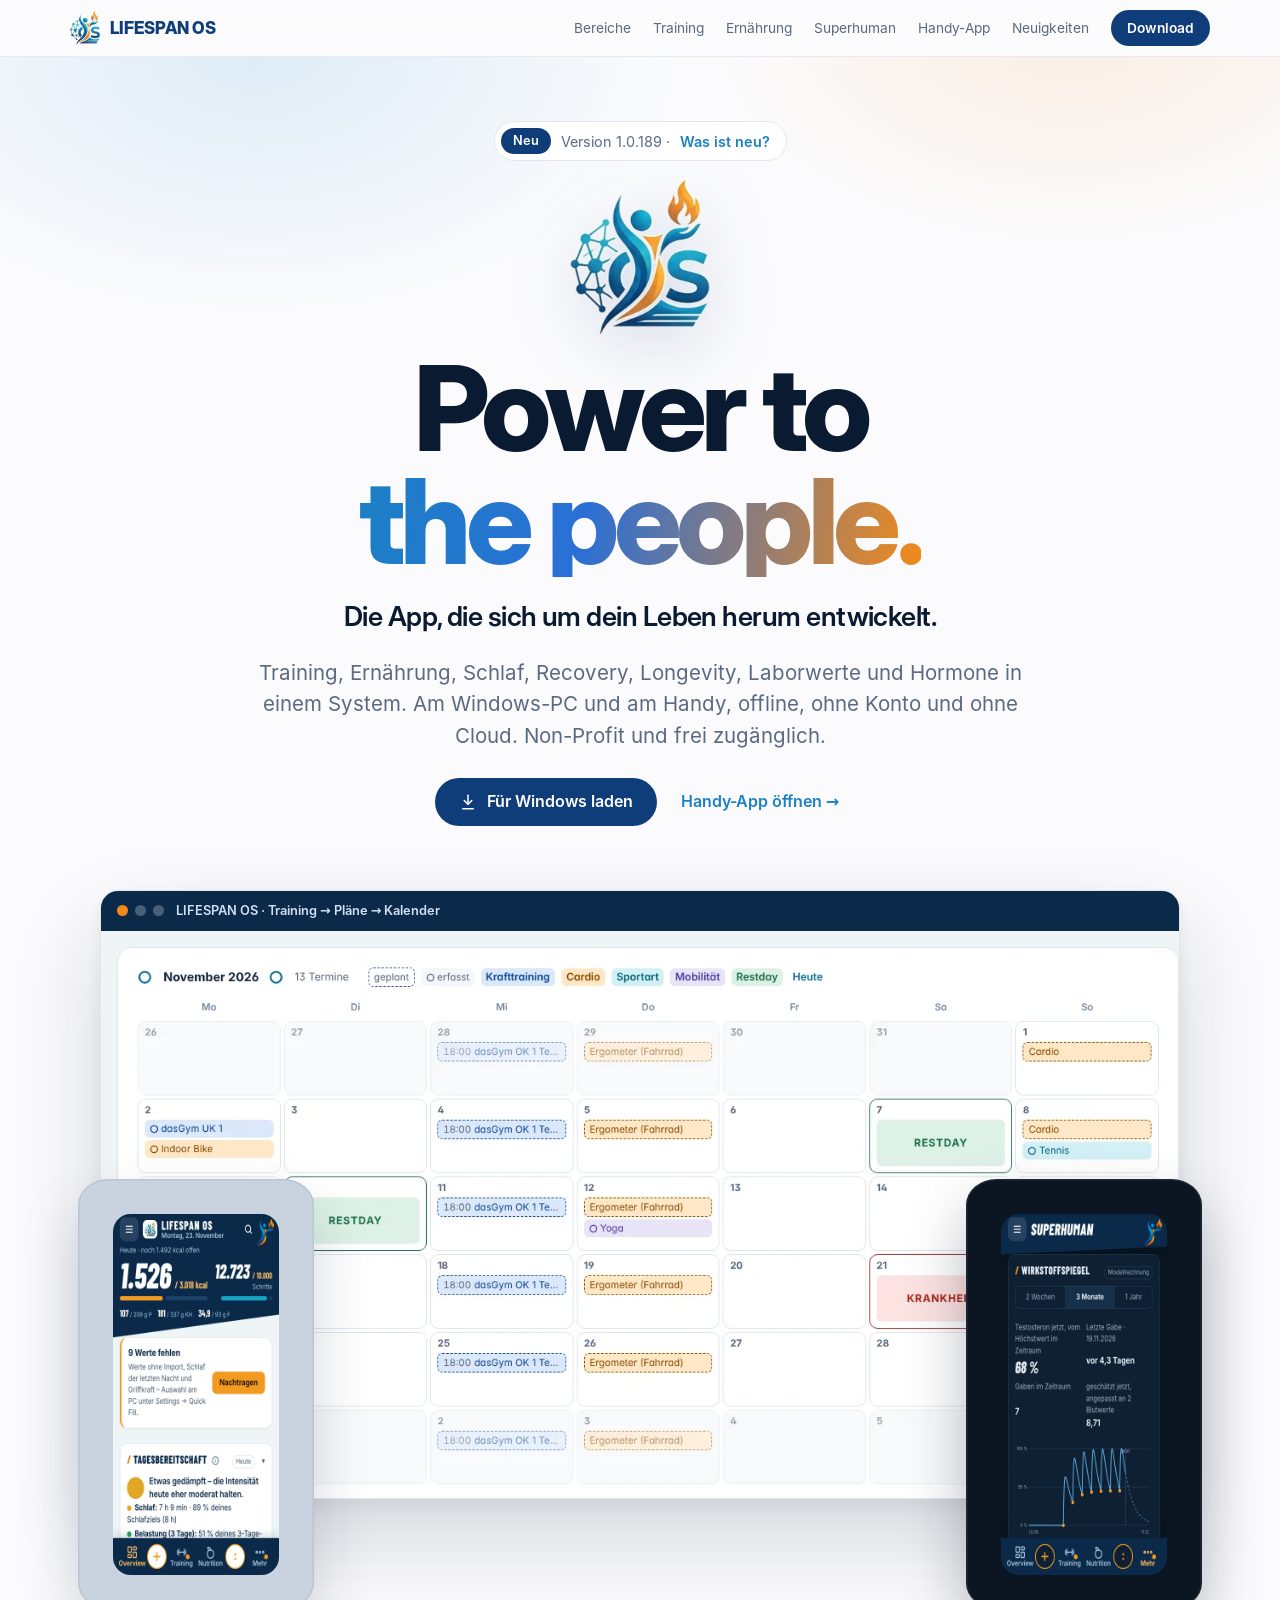
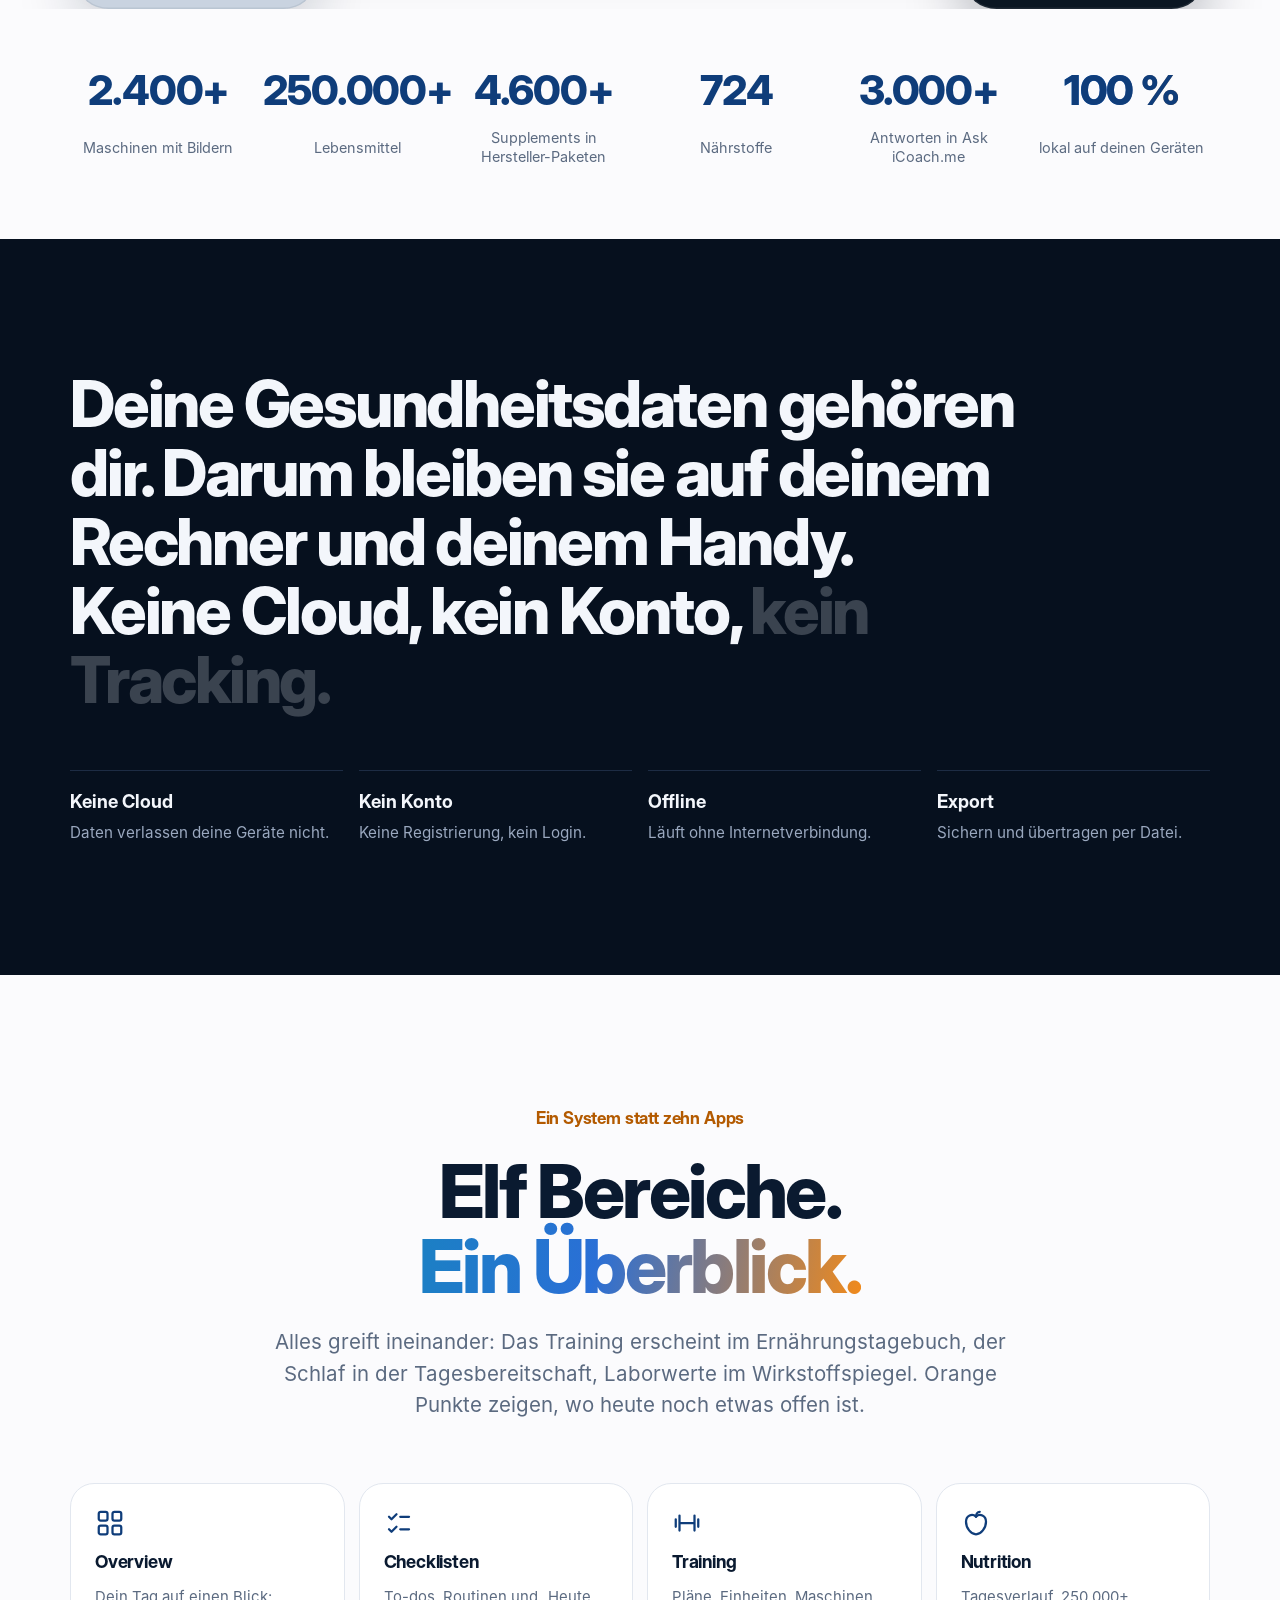
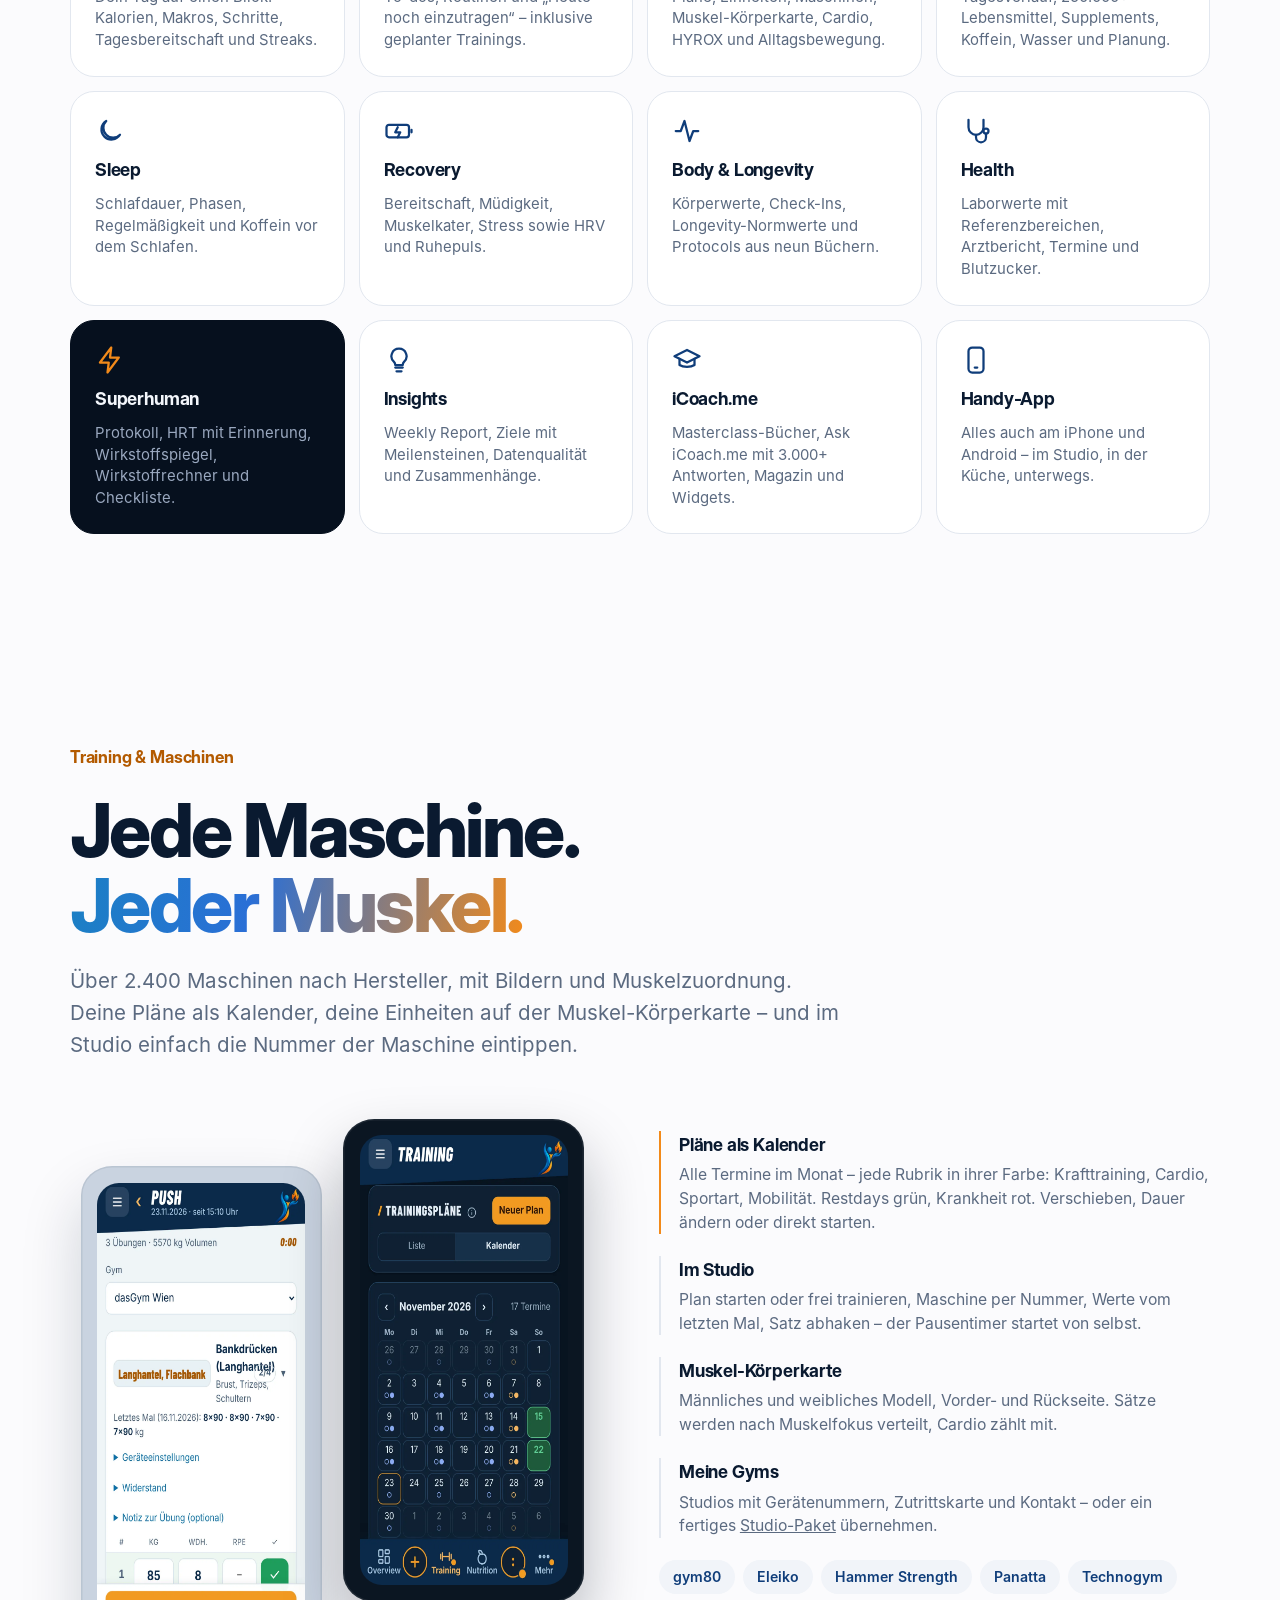
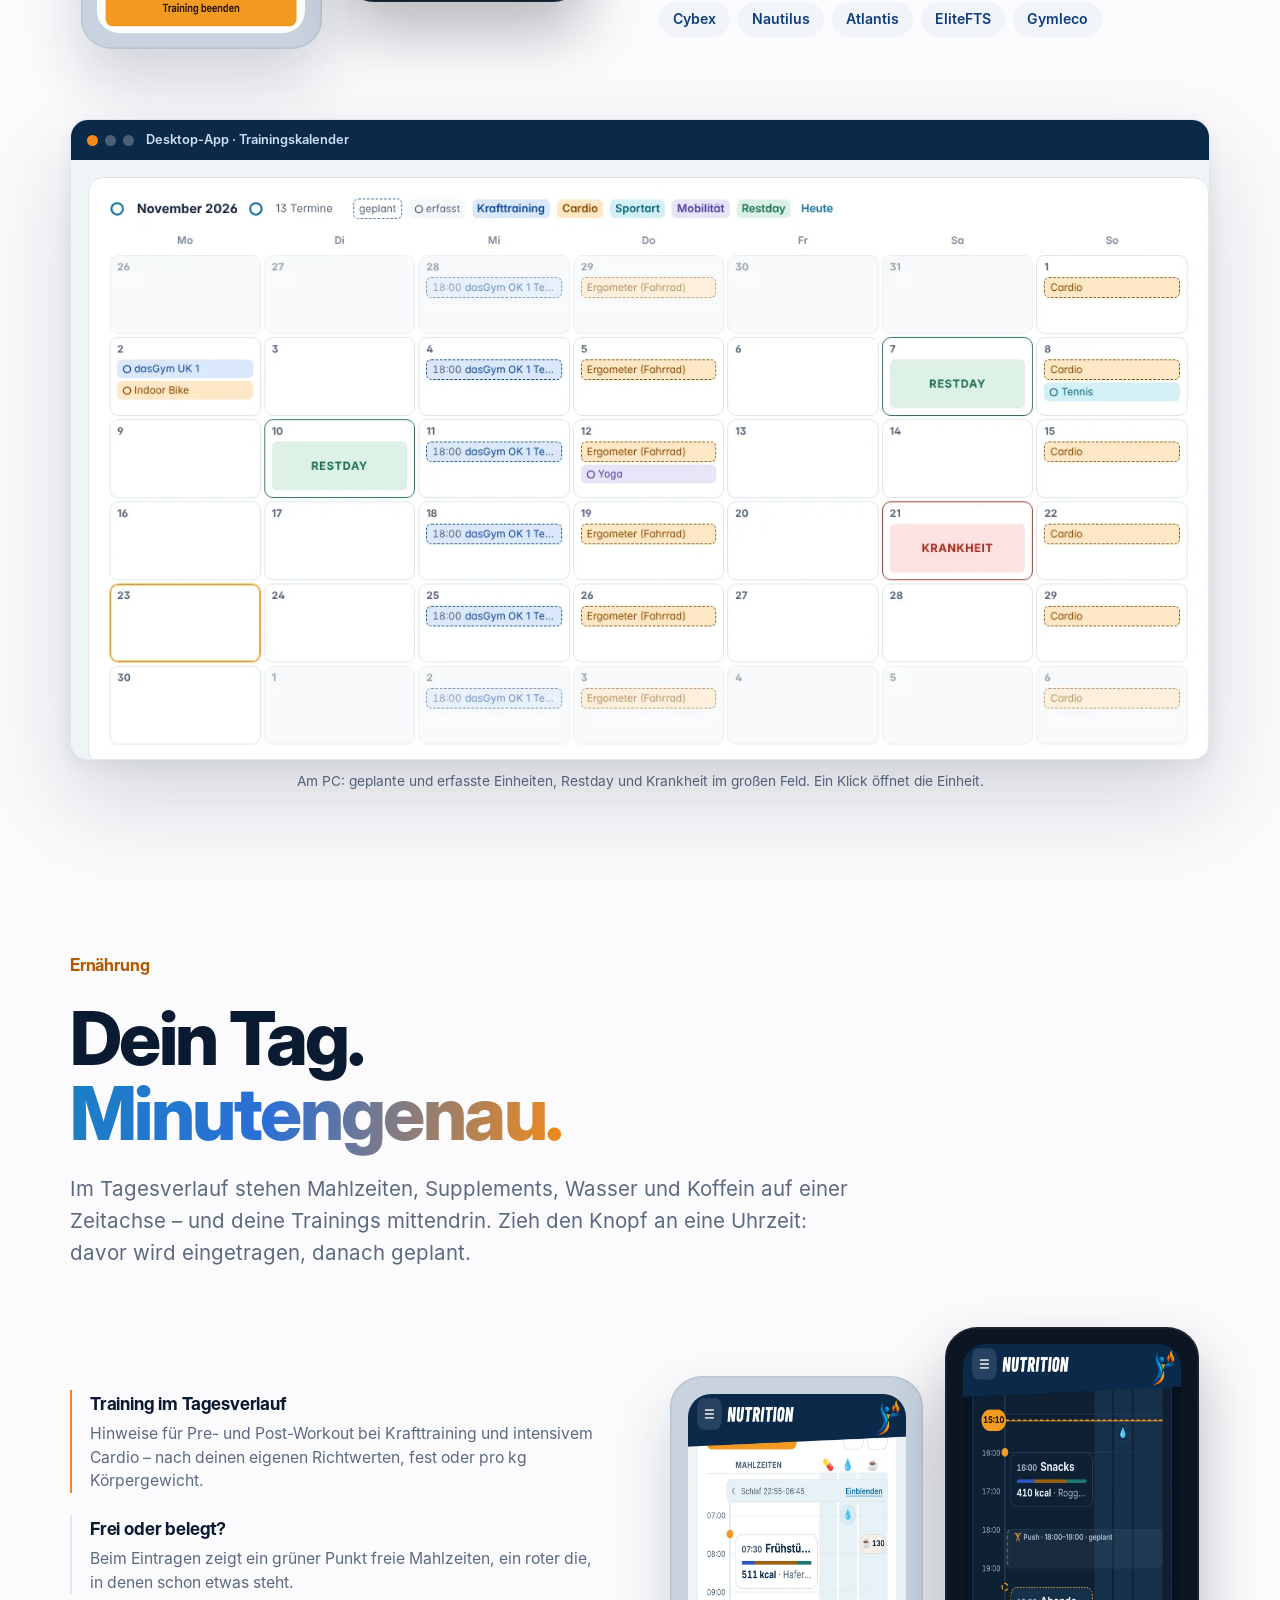
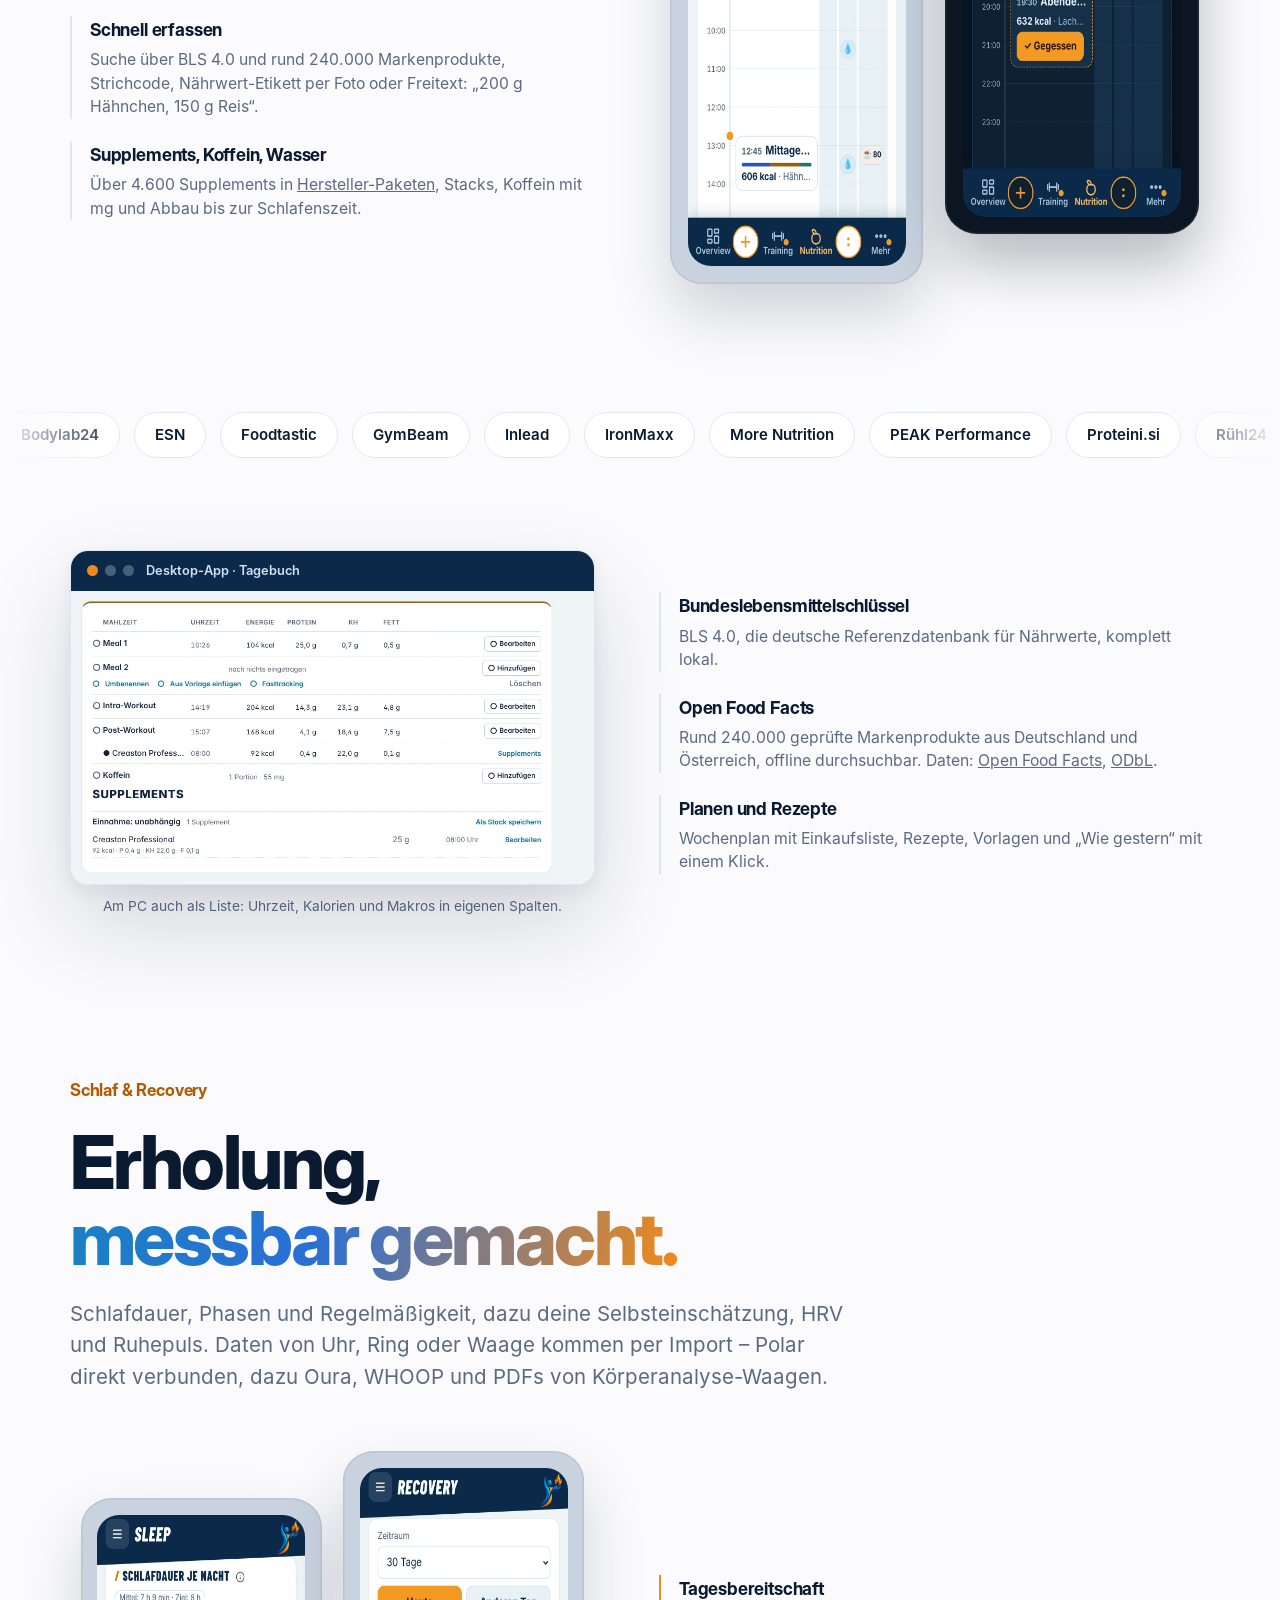
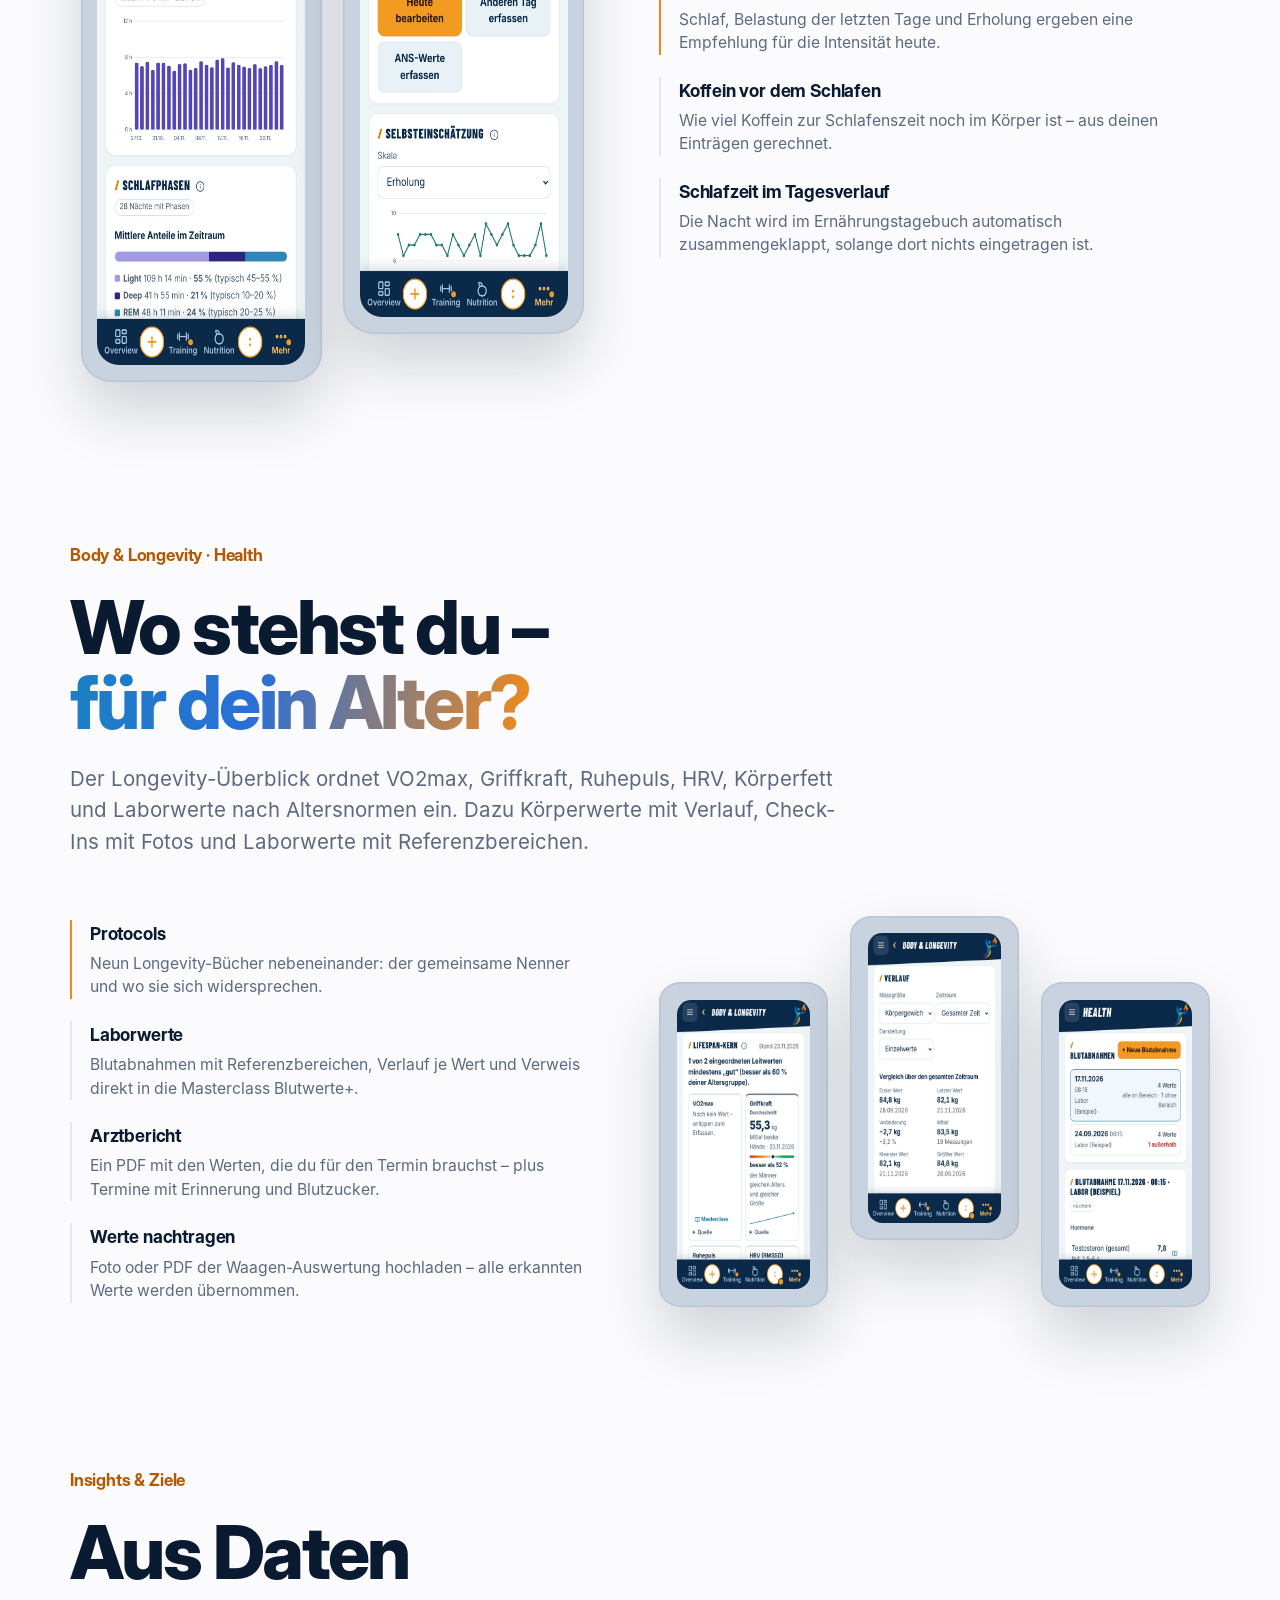
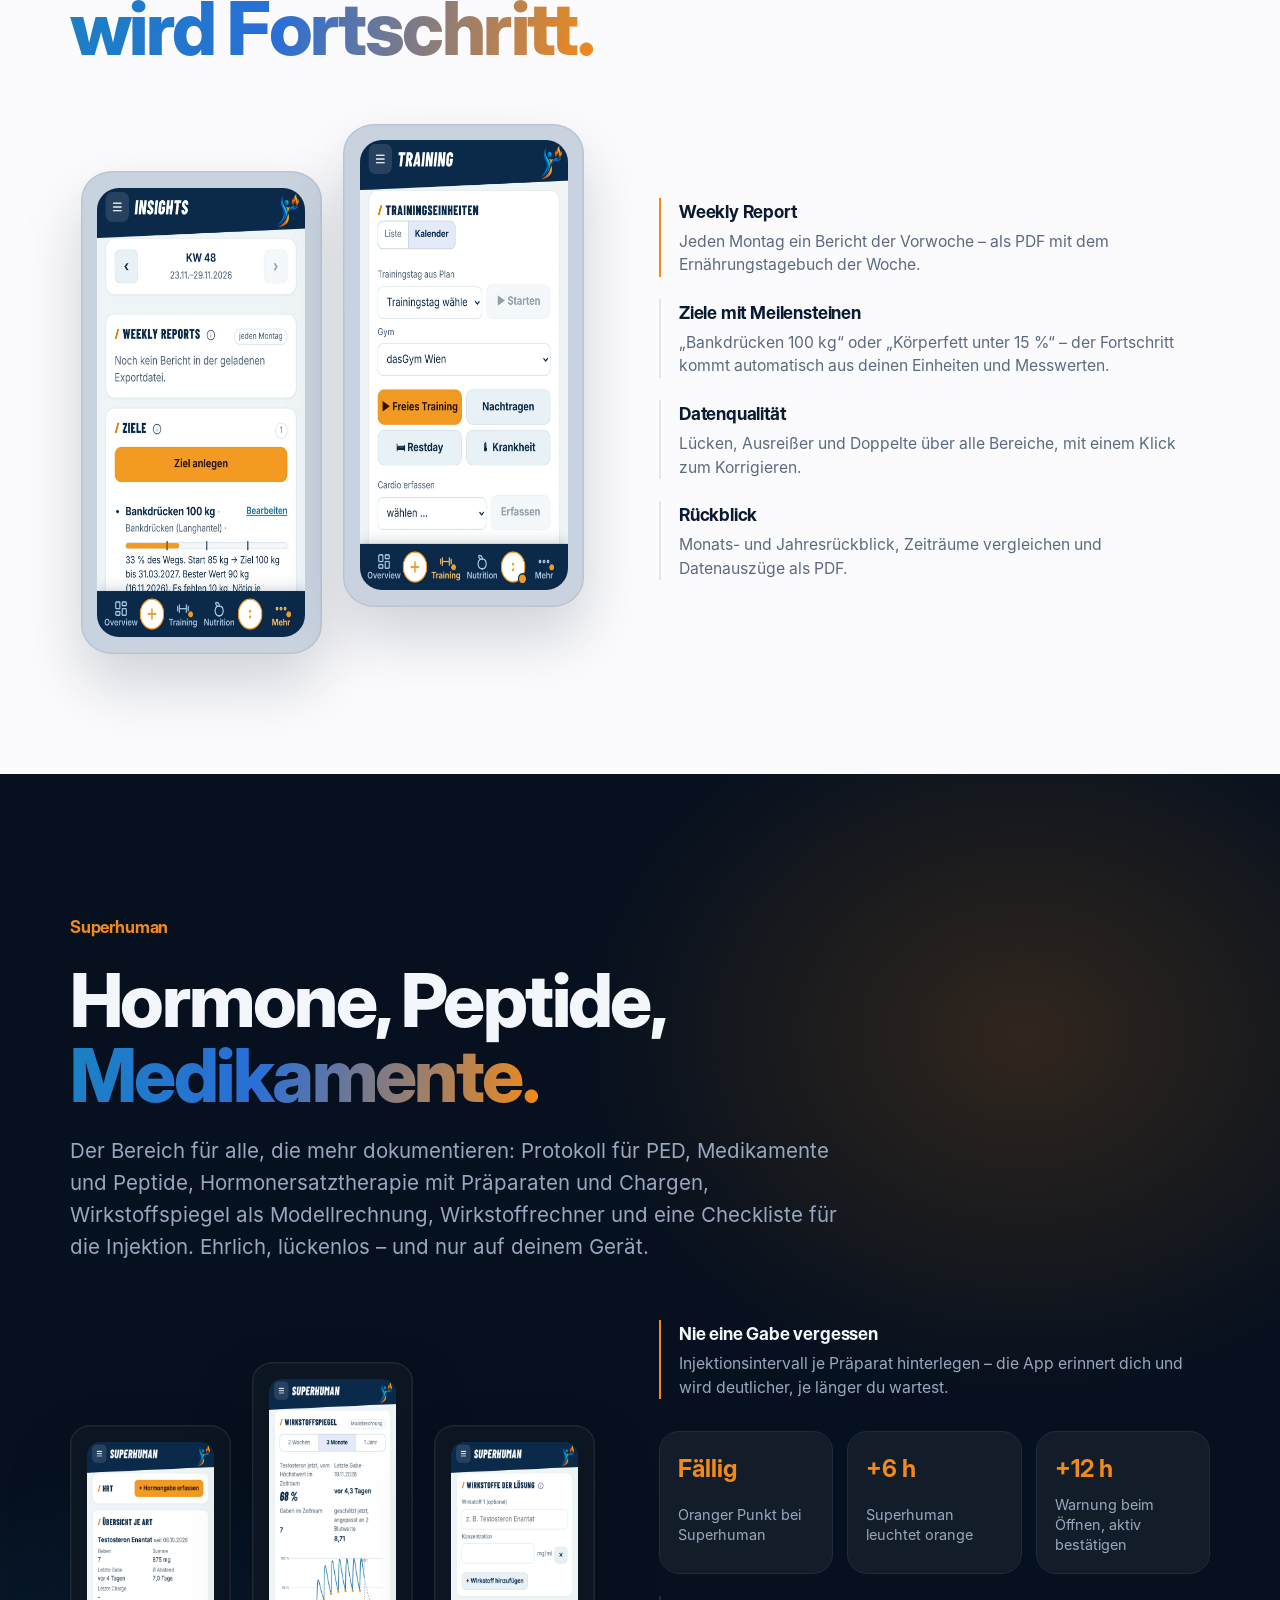
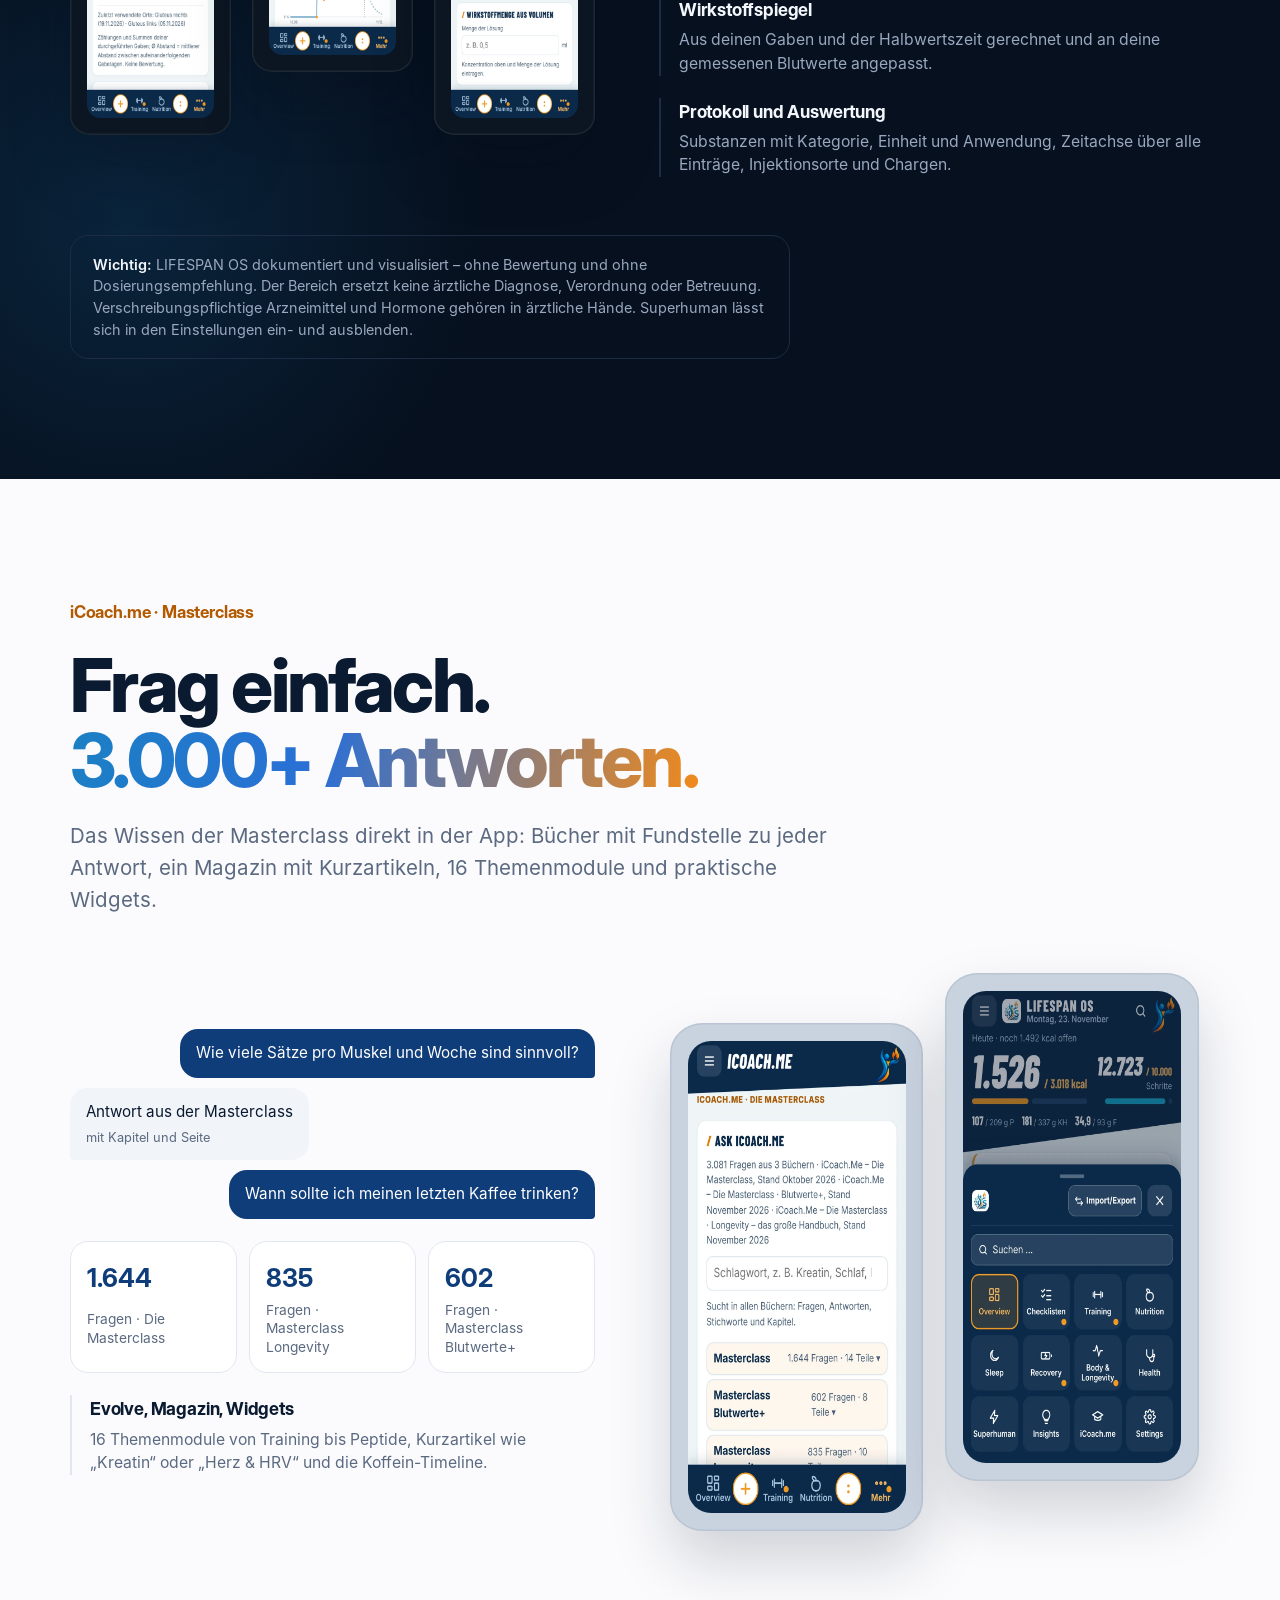
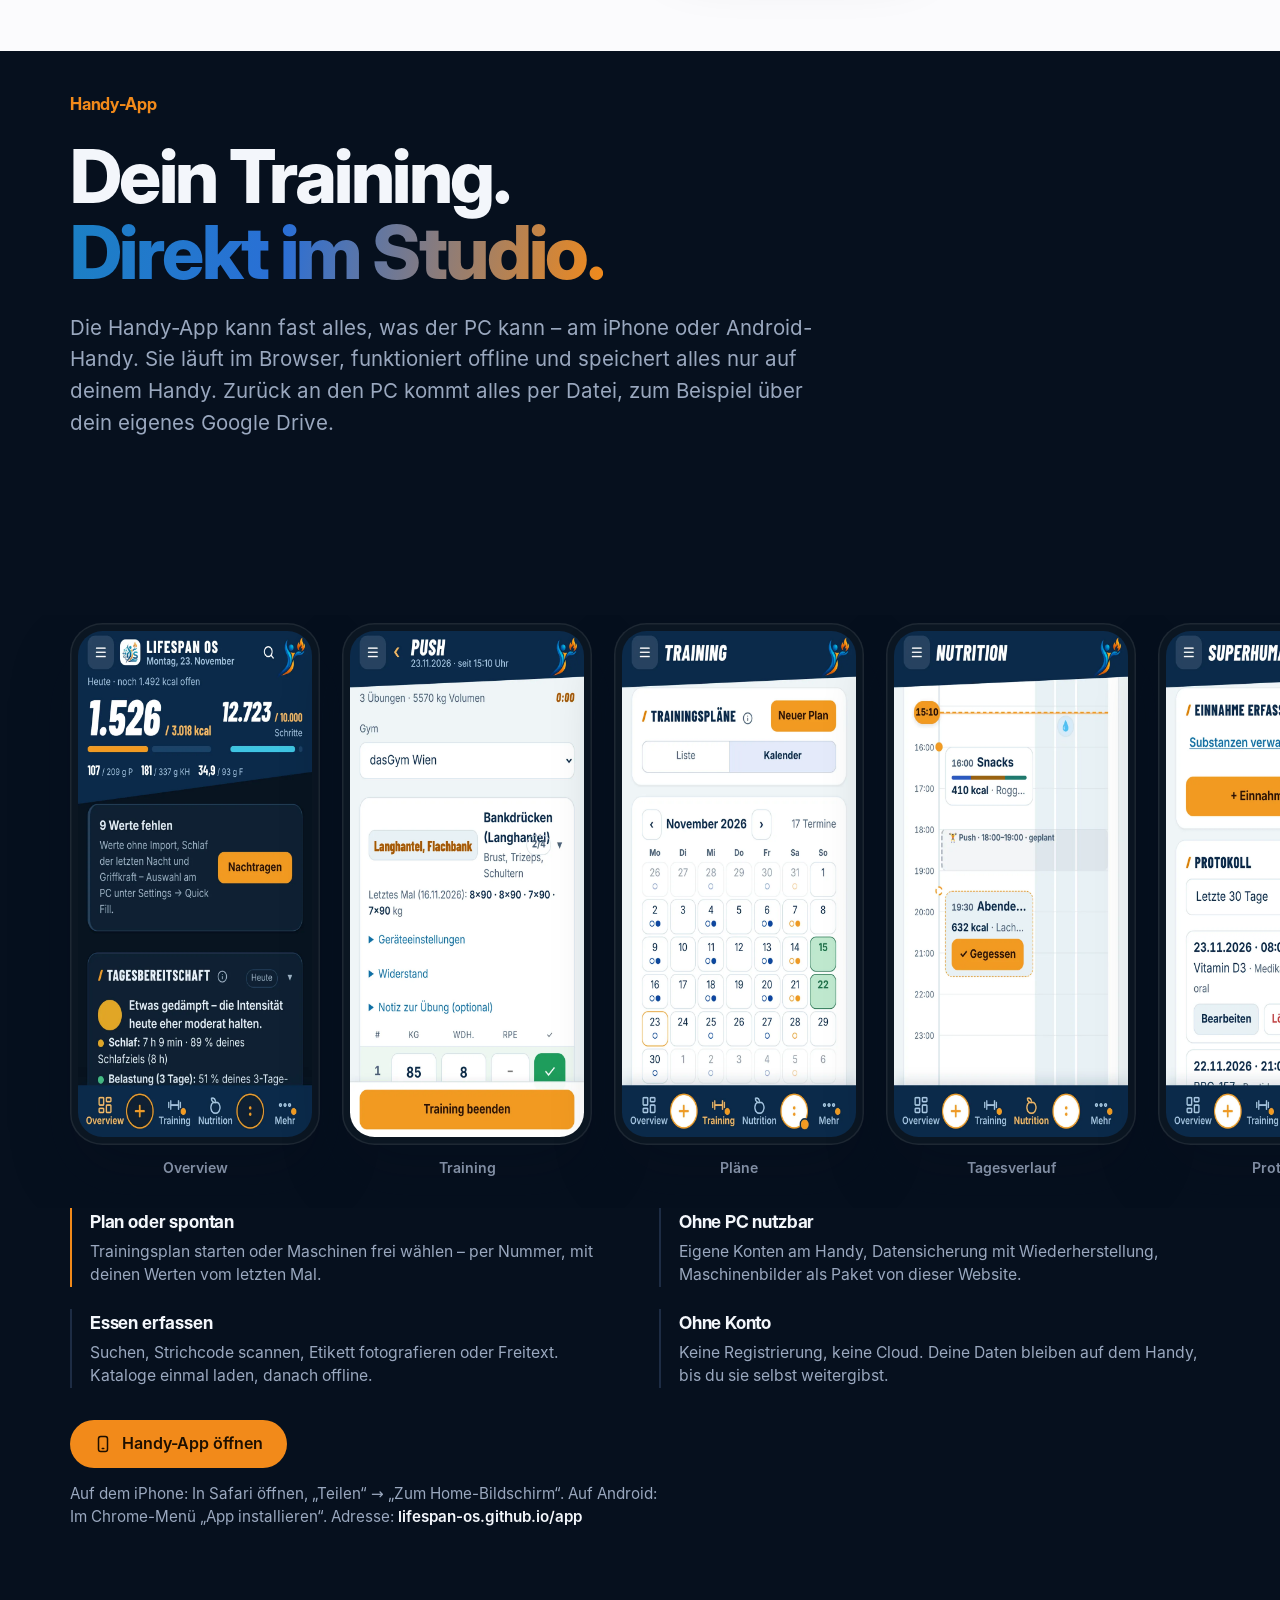
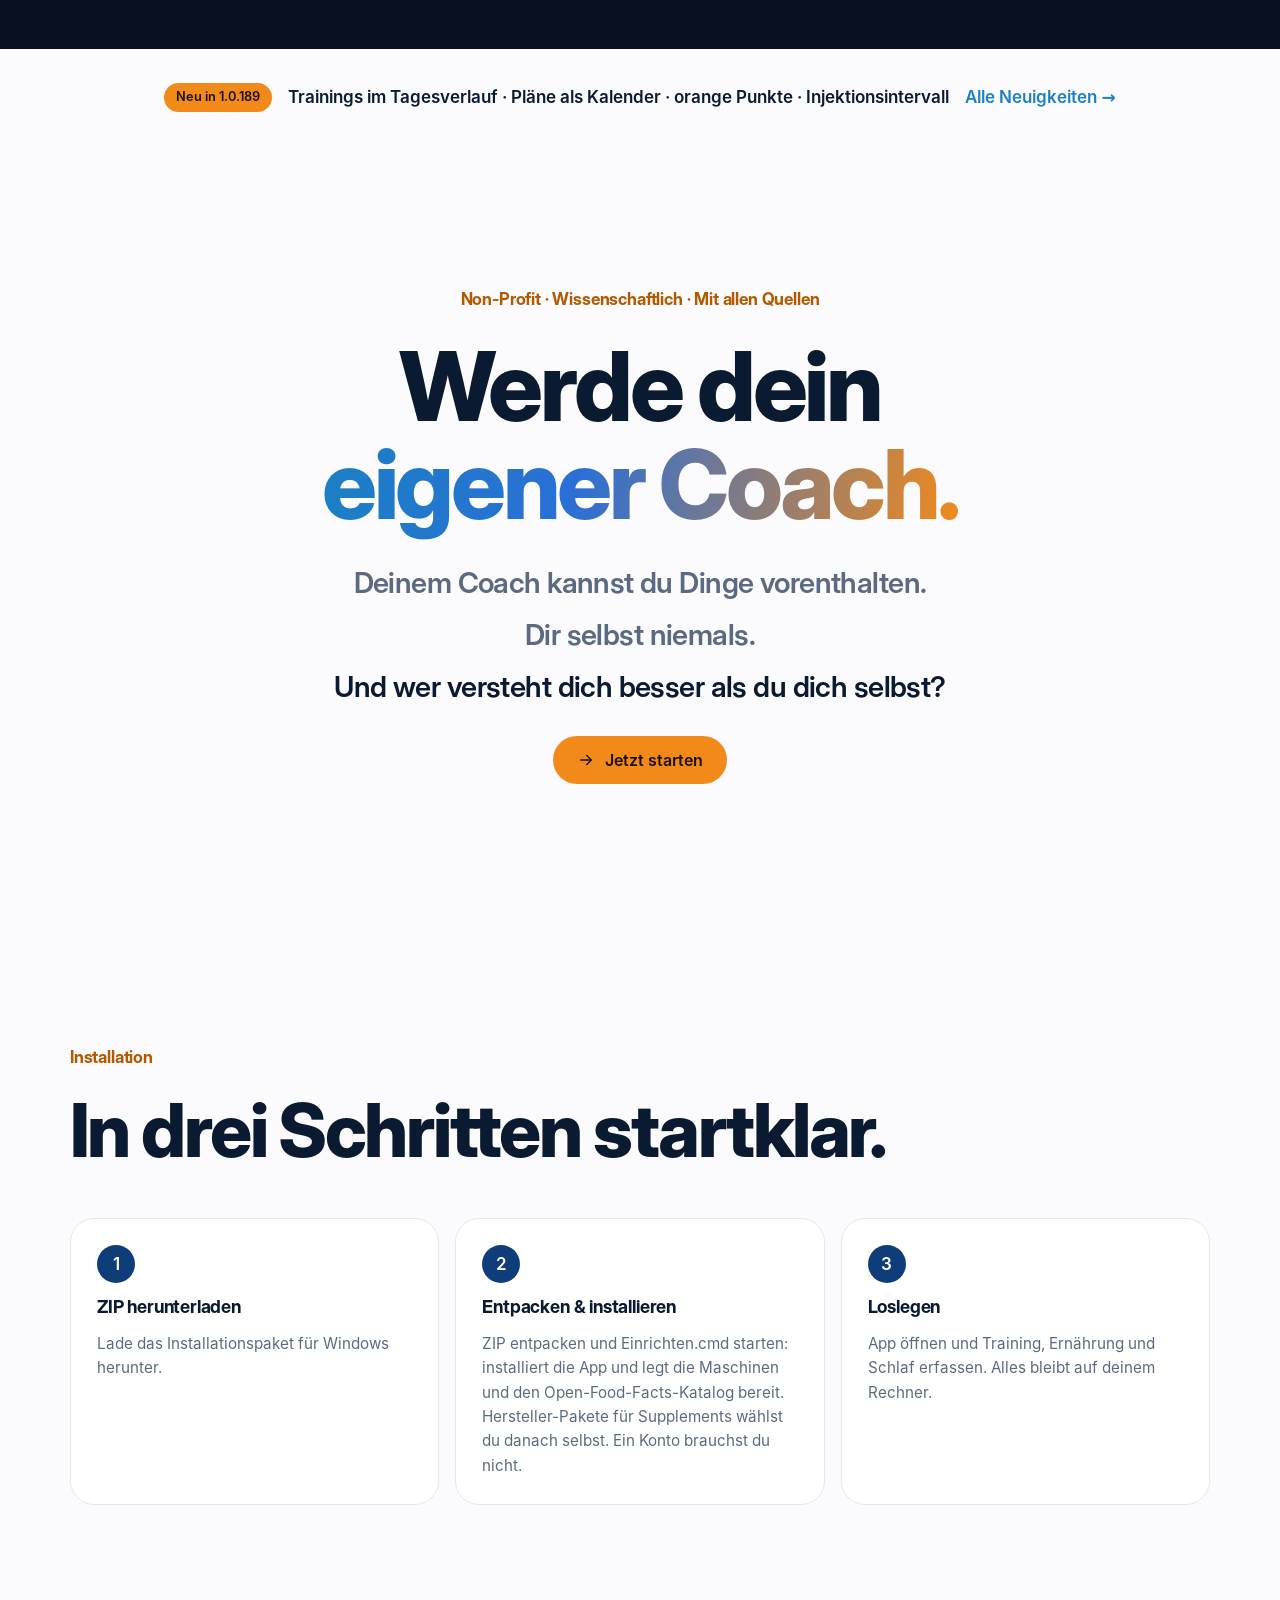
==== commit 0f0e19c4: "Website neu gestaltet: echte App-Ansichten (Beispieldaten), elf Bereiche, Superhuman, Handy-Galerie," ====
--- a/index.html
+++ b/index.html
@@ -3,7 +3,7 @@
 <head>
 <meta charset="utf-8">
 <meta name="viewport" content="width=device-width, initial-scale=1, viewport-fit=cover">
-<meta name="description" content="LIFESPAN OS: Die App, die sich um dein Leben herum entwickelt. Non-Profit, lokal, offline, ohne Konto und ohne Cloud.">
+<meta name="description" content="LIFESPAN OS: Training, Ernährung, Schlaf, Recovery, Longevity, Laborwerte und Hormone in einer App – am PC und am Handy. Non-Profit, lokal, offline, ohne Konto und ohne Cloud.">
 <link rel="icon" type="image/png" href="media/logo.png">
 <title>LIFESPAN OS</title>
 <link rel="canonical" href="https://lifespan-os.github.io/">
@@ -12,7 +12,7 @@
 <meta property="og:locale" content="de_DE">
 <meta property="og:url" content="https://lifespan-os.github.io/">
 <meta property="og:title" content="LIFESPAN OS – Power to the people.">
-<meta property="og:description" content="Training, Ernährung, Schlaf, Recovery und Longevity in einer App. Lokal auf deinem Windows-PC, offline, ohne Konto und ohne Cloud – Non-Profit.">
+<meta property="og:description" content="Training, Ernährung, Schlaf, Recovery, Longevity und Hormone in einer App – am PC und am Handy. Lokal, offline, ohne Konto und ohne Cloud – Non-Profit.">
 <meta property="og:image" content="https://lifespan-os.github.io/media/og.jpg">
 <meta property="og:image:width" content="1200">
 <meta property="og:image:height" content="630">
@@ -32,8 +32,8 @@
 @font-face { font-family: "Inter Display"; font-weight: 800; font-style: normal; font-display: swap; src: url([data-uri]) format("woff"); }
 @font-face { font-family: "JetBrains Mono"; font-weight: 400; font-style: normal; font-display: swap; src: url([data-uri]) format("woff"); }
 @font-face { font-family: "JetBrains Mono"; font-weight: 600; font-style: normal; font-display: swap; src: url([data-uri]) format("woff"); }
-
-/* Layout: helle, ruhige Apple-artige Bühne in den Logo-Farben (Navy, Blau, Orange). Große zentrierte Statements, abwechselnd hell und tief-navy, scrollgetriebene Einblendungen. Bewusst nur ein (helles) Theme, Logo ist für Hell gebaut. */
+/* Layout: helle Apple-artige Bühne in den Logo-Farben (Navy, Blau, Orange), abwechselnd hell und tief-navy.
+   Echte Ansichten aus der App mit Beispieldaten. Bewusst nur ein (helles) Theme mit dunklen Kapiteln. */
 :root {
   --bg: #fbfbfd;
   --surface: #ffffff;
@@ -44,181 +44,209 @@
   --navy: #0f3d7a;
   --blue: #1b80c4;
   --orange: #f28a1a;
+  --orange-text: #b35a00;
   --ink: #06101e;
   --ink-2: #0d1b2f;
   --ink-line: #1d2c44;
   --ink-fg: #f3f6fb;
-  --ink-muted: #8d9bb2;
+  --ink-muted: #9aa8bf;
   --grad: linear-gradient(100deg, #1b80c4 0%, #2a6fd6 40%, #f28a1a 100%);
   --f-display: "Inter Display", "SF Pro Display", "Segoe UI", system-ui, sans-serif;
   --f-body: "Inter", "SF Pro Text", "Segoe UI", system-ui, sans-serif;
   --f-mono: "JetBrains Mono", ui-monospace, Consolas, monospace;
   --ease: cubic-bezier(.2,.75,.15,1);
-  --wrap: 1120px;
+  --wrap: 1180px;
   color-scheme: light;
 }
 *, *::before, *::after { box-sizing: border-box; }
 html { scroll-behavior: smooth; }
 body { background: var(--bg); color: var(--fg); font-family: var(--f-body); font-size: 17px; line-height: 1.6; -webkit-font-smoothing: antialiased; overflow-x: clip; }
 body::before { content: ""; position: fixed; inset: 0 0 auto; height: env(safe-area-inset-top, 0px); z-index: 30; background: var(--bg); }
-.wrap { max-width: var(--wrap); margin-inline: auto; padding-left: max(16px, env(safe-area-inset-left, 0px)); padding-right: max(16px, env(safe-area-inset-right, 0px)); }
+.wrap { max-width: var(--wrap); margin-inline: auto; padding-left: max(20px, env(safe-area-inset-left, 0px)); padding-right: max(20px, env(safe-area-inset-right, 0px)); }
 a { color: inherit; }
 :focus-visible { outline: 2px solid var(--blue); outline-offset: 3px; border-radius: 6px; }
 h1, h2, h3 { margin: 0; text-wrap: balance; font-family: var(--f-display); }
 p { margin: 0; }
-h2 { font-size: clamp(2.3rem, 6vw, 4.4rem); font-weight: 800; line-height: 1.02; letter-spacing: -0.035em; }
-h3 { font-size: 1.08rem; font-weight: 700; letter-spacing: -0.01em; }
-.eyebrow { font-family: var(--f-display); font-weight: 700; font-size: 1.05rem; letter-spacing: -0.01em; color: var(--orange); }
-.lead { color: var(--muted); font-size: clamp(1.05rem, 1.6vw, 1.25rem); line-height: 1.55; max-width: 58ch; }
+h2 { font-size: clamp(2.3rem, 6vw, 4.6rem); font-weight: 800; line-height: 1.02; letter-spacing: -0.035em; }
+h3 { font-size: 1.12rem; font-weight: 700; letter-spacing: -0.01em; }
+.eyebrow { font-family: var(--f-display); font-weight: 700; font-size: 1.05rem; letter-spacing: -0.01em; color: var(--orange-text); }
+.dark .eyebrow { color: var(--orange); }
+.lead { color: var(--muted); font-size: clamp(1.06rem, 1.6vw, 1.28rem); line-height: 1.55; max-width: 60ch; }
 .grad-text { background: var(--grad); -webkit-background-clip: text; background-clip: text; color: transparent; }
+.center { text-align: center; }
+.center .lead { margin-inline: auto; }
 
 /* Header */
 header.site { position: sticky; top: env(safe-area-inset-top, 0px); z-index: 20; background: rgba(251,251,253,.78); backdrop-filter: saturate(180%) blur(18px); -webkit-backdrop-filter: saturate(180%) blur(18px); border-bottom: 1px solid rgba(10,26,48,.07); }
 header.site .wrap { display: flex; align-items: center; justify-content: space-between; gap: 16px; padding-block: 10px; }
 .brand { display: flex; align-items: center; gap: 10px; text-decoration: none; }
-.brand img { width: 32px; height: auto; }
-.brand-name { font-family: var(--f-display); font-weight: 800; font-size: 1.08rem; letter-spacing: -0.01em; color: var(--navy); }
-nav.main { display: flex; align-items: center; gap: 24px; font-size: .88rem; }
+.brand img { width: 30px; height: auto; }
+.brand-name { font-family: var(--f-display); font-weight: 800; font-size: 1.05rem; color: var(--navy); }
+nav.main { display: flex; align-items: center; gap: 22px; font-size: .86rem; }
 nav.main a { text-decoration: none; color: var(--muted); transition: color .2s; }
 nav.main a:hover { color: var(--fg); }
-@media (max-width: 760px) { nav.main a.hide-s { display: none; } }
-
-.btn { display: inline-flex; align-items: center; justify-content: center; gap: 9px; padding: 13px 24px; border-radius: 999px; font-weight: 600; font-size: 1rem; text-decoration: none; border: 1px solid transparent; transition: transform .35s var(--ease), box-shadow .35s var(--ease), background .2s; }
-.btn svg { width: 18px; height: 18px; }
-.btn-primary { background: var(--blue); color: #fff; box-shadow: 0 8px 24px -10px rgba(27,128,196,.7); }
-.btn-primary:hover { transform: translateY(-2px) scale(1.02); box-shadow: 0 14px 30px -12px rgba(27,128,196,.8); }
-.btn-link { color: var(--blue); padding-inline: 8px; }
-.btn-link::after { content: "›"; font-size: 1.3em; line-height: 1; transition: transform .3s var(--ease); }
-.btn-link:hover::after { transform: translateX(4px); }
-.btn-s { padding: 7px 15px; font-size: .84rem; color: #fff !important; }
-.btn-orange { background: var(--orange); color: #1d0f00; box-shadow: 0 10px 30px -12px rgba(242,138,26,.9); }
-.btn-orange:hover { transform: translateY(-2px) scale(1.02); }
-
-/* Load-in */
-@keyframes rise { from { opacity: 0; transform: translateY(28px); filter: blur(6px); } to { opacity: 1; transform: none; filter: none; } }
-@keyframes floaty { 0%,100% { transform: translateY(0); } 50% { transform: translateY(-10px); } }
-.in { animation: rise 1.1s var(--ease) both; }
-.d1 { animation-delay: .08s } .d2 { animation-delay: .2s } .d3 { animation-delay: .32s } .d4 { animation-delay: .46s } .d5 { animation-delay: .62s }
+@media (max-width: 980px) { .hide-s { display: none; } }
+
+/* Knöpfe */
+.btn { display: inline-flex; align-items: center; gap: 10px; min-height: 48px; padding: 0 24px; border-radius: 999px; font-weight: 600; font-size: 1rem; text-decoration: none; transition: transform .25s var(--ease), box-shadow .25s, background .2s; cursor: pointer; border: 0; }
+.btn svg { width: 18px; height: 18px; flex: none; }
+.btn-primary { background: var(--navy); color: #fff; }
+.btn-primary:hover { background: #0b3266; transform: translateY(-1px); box-shadow: 0 12px 28px rgba(15,61,122,.25); }
+.btn-orange { background: var(--orange); color: #1d0f00; }
+.btn-orange:hover { transform: translateY(-1px); box-shadow: 0 12px 28px rgba(242,138,26,.35); }
+.btn-ghost-dark { background: rgba(255,255,255,.08); color: var(--ink-fg); border: 1px solid var(--ink-line); }
+.btn-ghost-dark:hover { background: rgba(255,255,255,.14); }
+.btn-link { color: var(--blue); padding: 0 6px; }
+.btn-link:hover { text-decoration: underline; }
+.btn-s { min-height: 36px; padding: 0 16px; font-size: .86rem; }
+.btn-s.btn-primary { color: #fff; }
 
 /* Hero */
-.hero { position: relative; overflow: hidden; }
-.hero::before { content: ""; position: absolute; inset: -20% -10% auto; height: 80%; background: radial-gradient(40% 50% at 30% 40%, rgba(27,128,196,.16), transparent 70%), radial-gradient(35% 45% at 72% 35%, rgba(242,138,26,.16), transparent 70%); pointer-events: none; }
-.hero .wrap { position: relative; display: grid; justify-items: center; text-align: center; gap: 22px; padding-block: 64px 40px; }
-.hero-logo { width: clamp(120px, 18vw, 170px); height: auto; filter: drop-shadow(0 18px 30px rgba(15,61,122,.18)); }
-.hero-logo-wrap { animation: floaty 7s ease-in-out infinite; }
-.hero h1 { font-size: clamp(3rem, 10vw, 7.4rem); font-weight: 800; line-height: .95; letter-spacing: -0.05em; }
+.hero { position: relative; overflow: hidden; padding-top: 64px; }
+.hero::before { content: ""; position: absolute; inset: -20% -10% auto; height: 760px; background: radial-gradient(40% 50% at 25% 40%, rgba(27,128,196,.13), transparent 70%), radial-gradient(35% 45% at 78% 35%, rgba(242,138,26,.12), transparent 70%); pointer-events: none; }
+.hero .wrap { position: relative; display: grid; justify-items: center; text-align: center; gap: 18px; }
+.np-pill { display: inline-flex; align-items: center; gap: 10px; padding: 6px 16px 6px 6px; border-radius: 999px; background: var(--surface); border: 1px solid var(--line); font-size: .9rem; color: var(--muted); }
+.np-pill b { background: var(--navy); color: #fff; border-radius: 999px; padding: 3px 12px; font-size: .8rem; }
+.np-pill a { color: var(--blue); text-decoration: none; font-weight: 600; }
+.hero-logo { width: clamp(96px, 12vw, 140px); height: auto; filter: drop-shadow(0 18px 34px rgba(15,61,122,.18)); }
+.hero h1 { font-size: clamp(3rem, 10vw, 7.4rem); font-weight: 800; line-height: .95; letter-spacing: -0.045em; }
 .hero h1 .l2 { display: block; }
-.hero .lead { margin-inline: auto; text-align: center; }
-.hero-cta { display: flex; flex-wrap: wrap; gap: 12px 18px; justify-content: center; align-items: center; margin-top: 6px; }
-
-/* App panel (Hero) */
-.stage { perspective: 1400px; padding-bottom: 72px; }
-.panel { max-width: 860px; margin-inline: auto; background: var(--surface); border: 1px solid var(--line); border-radius: 22px; overflow: hidden; box-shadow: 0 50px 100px -40px rgba(10,26,48,.35), 0 1px 0 rgba(255,255,255,.8) inset; transform-origin: 50% 0; }
-.panel-bar { display: flex; align-items: center; gap: 12px; padding: 12px 16px; border-bottom: 1px solid var(--line); background: var(--surface-2); }
-.panel-bar .dots { display: flex; gap: 6px; }
-.panel-bar .dots i { width: 10px; height: 10px; border-radius: 50%; background: #d6dce6; }
-.panel-bar .t { font-family: var(--f-mono); font-size: .74rem; color: var(--muted); }
-.panel-body { display: grid; grid-template-columns: 1.35fr 1fr; gap: 0; }
-.panel-main { padding: 22px; display: grid; gap: 14px; border-right: 1px solid var(--line); min-width: 0; }
-.panel-side { padding: 22px; display: grid; gap: 12px; align-content: start; min-width: 0; }
-.panel-head { display: flex; justify-content: space-between; gap: 10px; flex-wrap: wrap; align-items: baseline; }
-.panel-head h3 { font-size: 1rem; text-align: left; }
-.tag { font-family: var(--f-mono); font-size: .66rem; letter-spacing: .06em; text-transform: uppercase; color: var(--muted); background: var(--surface-2); padding: 3px 9px; border-radius: 99px; }
-.vol { display: grid; gap: 9px; }
-.vol-row { display: grid; grid-template-columns: 92px 1fr 46px; gap: 10px; align-items: center; font-size: .82rem; text-align: left; }
-.vol-row .n { color: var(--muted); white-space: nowrap; overflow: hidden; text-overflow: ellipsis; }
-.vol-row .v { font-family: var(--f-mono); font-variant-numeric: tabular-nums; text-align: right; }
-.track { position: relative; height: 8px; border-radius: 99px; background: var(--surface-2); }
-.fill { position: absolute; inset: 0 auto 0 0; border-radius: 99px; background: var(--grad); transform-origin: left; animation: grow 1.4s var(--ease) both; animation-delay: calc(.7s + var(--i) * .06s); }
-.fill.low { background: #f4b26b; }
-@keyframes grow { from { transform: scaleX(0); } to { transform: scaleX(1); } }
-.goal { position: absolute; top: -4px; bottom: -4px; width: 2px; border-radius: 2px; background: var(--navy); }
-.legend { display: flex; gap: 16px; flex-wrap: wrap; font-size: .72rem; color: var(--muted); font-family: var(--f-mono); }
-.legend b { display: inline-block; width: 12px; height: 8px; border-radius: 99px; margin-right: 6px; background: var(--grad); }
-.legend b.g { width: 2px; height: 10px; background: var(--navy); vertical-align: -1px; }
-.kpi { background: var(--surface-2); border-radius: 14px; padding: 14px 16px; display: grid; gap: 2px; text-align: left; }
-.kpi span { font-size: .76rem; color: var(--muted); }
-.kpi b { font-family: var(--f-display); font-size: 1.6rem; font-weight: 800; letter-spacing: -0.03em; font-variant-numeric: tabular-nums; }
-.kpi b small { font-size: .85rem; color: var(--muted); font-weight: 600; margin-left: 3px; }
-@media (max-width: 720px) { .panel-body { grid-template-columns: 1fr; } .panel-main { border-right: 0; border-bottom: 1px solid var(--line); } .panel-side { grid-template-columns: 1fr 1fr; } }
+.tagline { font-family: var(--f-display); font-weight: 600; font-size: clamp(1.2rem, 2.4vw, 1.7rem); letter-spacing: -0.02em; }
+.hero .lead { text-align: center; }
+.hero-cta { display: flex; flex-wrap: wrap; justify-content: center; gap: 10px 18px; margin-top: 8px; }
+
+/* Bühne: PC-Fenster mit zwei Handys */
+.stage { position: relative; margin: 64px auto 0; max-width: 1080px; padding-bottom: 110px; }
+.window { position: relative; border-radius: 18px; background: var(--surface); border: 1px solid var(--line); box-shadow: 0 40px 90px rgba(10,26,48,.16), 0 6px 18px rgba(10,26,48,.06); overflow: hidden; }
+.window-bar { display: flex; align-items: center; gap: 12px; height: 40px; padding: 0 16px; background: #0b2a4a; color: #cfe0f5; font-size: .8rem; font-weight: 600; }
+.window-bar .dots { display: flex; gap: 7px; }
+.window-bar .dots i { width: 11px; height: 11px; border-radius: 50%; background: rgba(255,255,255,.25); }
+.window-bar .dots i:first-child { background: #f28a1a; }
+.window img { display: block; width: 100%; height: auto; }
+.stage .p-left, .stage .p-right { position: absolute; bottom: 0; width: clamp(150px, 22%, 236px); }
+.stage .p-left { left: -2%; }
+.stage .p-right { right: -2%; }
+@media (max-width: 640px) { .stage { padding-bottom: 60px; } .stage .p-left { left: 0; width: 38%; } .stage .p-right { right: 0; width: 38%; } }
+
+/* Handy-Rahmen */
+.phone { position: relative; border-radius: 13% / 6%; padding: 3.2%; background: #0b1622; box-shadow: 0 30px 60px rgba(6,16,30,.28), inset 0 0 0 1.5px rgba(255,255,255,.08); }
+.phone img { display: block; width: 100%; height: auto; aspect-ratio: 390 / 844; border-radius: 10.5% / 4.9%; object-fit: cover; background: #eef2f7; }
+.phone.light { background: #c9d3e0; box-shadow: 0 30px 60px rgba(10,26,48,.18), inset 0 0 0 1.5px rgba(10,26,48,.08); }
 
 /* Zahlen */
-.stats .wrap { padding-block: 24px 96px; display: grid; grid-template-columns: repeat(3, 1fr); gap: 36px 20px; }
-.stat { display: grid; gap: 4px; padding-top: 16px; border-top: 1px solid var(--line); }
-.stat b { font-family: var(--f-display); font-weight: 800; font-size: clamp(2.2rem, 4.6vw, 3.4rem); letter-spacing: -0.045em; line-height: 1; font-variant-numeric: tabular-nums; }
-.stat span { color: var(--muted); font-size: .95rem; }
-@media (max-width: 760px) { .stats .wrap { grid-template-columns: 1fr 1fr; gap: 28px 16px; padding-bottom: 64px; } }
-
-/* Dunkles Statement */
+.stats .wrap { display: grid; grid-template-columns: repeat(6, minmax(0, 1fr)); gap: 16px; padding-block: 48px 72px; }
+.stat { text-align: center; display: grid; gap: 4px; }
+.stat b { font-family: var(--f-display); font-size: clamp(1.7rem, 3.4vw, 2.6rem); font-weight: 800; letter-spacing: -0.03em; color: var(--navy); }
+.stat span { color: var(--muted); font-size: .9rem; line-height: 1.35; }
+@media (max-width: 900px) { .stats .wrap { grid-template-columns: repeat(3, minmax(0, 1fr)); row-gap: 28px; } }
+@media (max-width: 520px) { .stats .wrap { grid-template-columns: repeat(2, minmax(0, 1fr)); } }
+
+/* Dunkle Abschnitte */
 .dark { background: var(--ink); color: var(--ink-fg); }
-.statement .wrap { padding-block: 120px; }
-.statement p.big { font-family: var(--f-display); font-weight: 800; font-size: clamp(2rem, 5.4vw, 4rem); line-height: 1.08; letter-spacing: -0.035em; max-width: 20ch; }
-.statement .w { color: var(--ink-fg); }
-.statement .w.hl { color: var(--orange); }
-.privacy-grid { display: grid; grid-template-columns: repeat(4, 1fr); gap: 16px; margin-top: 72px; }
-.privacy-grid div { border: 1px solid var(--ink-line); border-radius: 18px; padding: 22px; display: grid; gap: 6px; background: var(--ink-2); }
-.privacy-grid b { font-family: var(--f-display); font-size: 1.3rem; letter-spacing: -0.02em; }
-.privacy-grid span { color: var(--ink-muted); font-size: .92rem; }
-@media (max-width: 860px) { .privacy-grid { grid-template-columns: 1fr 1fr; } .statement .wrap { padding-block: 80px; } }
-@media (max-width: 460px) { .privacy-grid { grid-template-columns: 1fr; } }
+.dark .lead { color: var(--ink-muted); }
+.statement .wrap { padding-block: 130px; display: grid; gap: 56px; }
+.statement .big { font-family: var(--f-display); font-weight: 800; font-size: clamp(2rem, 5.2vw, 4rem); line-height: 1.08; letter-spacing: -0.035em; max-width: 22ch; }
+.statement .w { opacity: .22; transition: opacity .5s; }
+.statement .w.on { opacity: 1; }
+.statement .w.hl.on { color: var(--orange); }
+.privacy-grid { display: grid; grid-template-columns: repeat(4, minmax(0, 1fr)); gap: 16px; }
+.privacy-grid div { border-top: 1px solid var(--ink-line); padding-top: 16px; display: grid; gap: 4px; }
+.privacy-grid b { font-family: var(--f-display); font-size: 1.15rem; }
+.privacy-grid span { color: var(--ink-muted); font-size: .95rem; }
+@media (max-width: 760px) { .privacy-grid { grid-template-columns: repeat(2, minmax(0, 1fr)); } }
+
+/* Bereiche */
+.areas .wrap { padding-block: 130px 90px; display: grid; gap: 22px; }
+.area-grid { margin-top: 40px; display: grid; grid-template-columns: repeat(4, minmax(0, 1fr)); gap: 14px; }
+.area { display: grid; gap: 10px; align-content: start; padding: 24px; border-radius: 24px; background: var(--surface); border: 1px solid var(--line); text-decoration: none; transition: transform .35s var(--ease), box-shadow .35s; min-width: 0; }
+.area:hover { transform: translateY(-4px); box-shadow: 0 18px 40px rgba(10,26,48,.08); }
+.area svg { width: 30px; height: 30px; color: var(--navy); }
+.area p { color: var(--muted); font-size: .93rem; line-height: 1.45; }
+.area.hot { background: var(--ink); border-color: var(--ink); color: var(--ink-fg); }
+.area.hot svg { color: var(--orange); }
+.area.hot p { color: var(--ink-muted); }
+@media (max-width: 980px) { .area-grid { grid-template-columns: repeat(2, minmax(0, 1fr)); } }
+@media (max-width: 480px) { .area-grid { grid-template-columns: 1fr; } }
 
 /* Kapitel */
-.chapter .wrap { padding-block: 120px 0; display: grid; gap: 22px; justify-items: center; text-align: center; }
-.chapter .lead { text-align: center; margin-inline: auto; }
-.chapter.last .wrap { padding-bottom: 120px; }
-@media (max-width: 760px) { .chapter .wrap { padding-block: 80px 0; } .chapter.last .wrap { padding-bottom: 80px; } }
-
-.tiles { display: grid; grid-template-columns: repeat(6, 1fr); gap: 18px; width: 100%; margin-top: 40px; text-align: left; }
-.tile { background: var(--surface); border: 1px solid var(--line); border-radius: 26px; padding: 28px; display: grid; gap: 12px; align-content: start; overflow: hidden; min-width: 0; transition: transform .5s var(--ease), box-shadow .5s var(--ease); }
-.tile:hover { transform: translateY(-4px); box-shadow: 0 30px 60px -36px rgba(10,26,48,.35); }
-.tile p { color: var(--muted); font-size: .97rem; }
-.s2 { grid-column: span 2; } .s3 { grid-column: span 3; } .s4 { grid-column: span 4; } .s6 { grid-column: span 6; }
-.tile.ink { background: var(--ink); border-color: var(--ink); color: var(--ink-fg); }
-.tile.ink p { color: var(--ink-muted); }
-.tile .num { font-family: var(--f-display); font-weight: 800; font-size: clamp(3.2rem, 7vw, 5.4rem); line-height: .9; letter-spacing: -0.055em; font-variant-numeric: tabular-nums; }
-@media (max-width: 900px) { .tiles { grid-template-columns: 1fr 1fr; } .s2, .s3, .s4, .s6 { grid-column: span 2; } .tiles .half { grid-column: span 1; } }
-@media (max-width: 560px) { .tiles .half { grid-column: span 2; } .tile { padding: 22px; border-radius: 22px; } }
-
-.tile svg { width: 100%; height: auto; display: block; }
-.note { font-size: .76rem; color: var(--muted); font-family: var(--f-mono); }
-.tile.ink .note { color: var(--ink-muted); }
-.makers { display: flex; flex-wrap: wrap; gap: 8px; }
-.makers span { font-family: var(--f-display); font-weight: 700; letter-spacing: -0.01em; padding: 8px 14px; border-radius: 99px; background: var(--surface-2); }
-.makers span.more { background: transparent; border: 1px dashed #c7d0dd; color: var(--muted); font-weight: 600; }
-
-/* Marken-Laufband */
-.marquee { width: 100%; overflow: hidden; margin-top: 48px; -webkit-mask-image: linear-gradient(90deg, transparent, #000 10%, #000 90%, transparent); mask-image: linear-gradient(90deg, transparent, #000 10%, #000 90%, transparent); }
-.marquee-track { display: flex; gap: 14px; width: max-content; animation: slide 38s linear infinite; }
-.marquee:hover .marquee-track { animation-play-state: paused; }
-.marquee-track span { font-family: var(--f-display); font-weight: 800; font-size: clamp(1.3rem, 3vw, 2rem); letter-spacing: -0.03em; padding: 14px 26px; border-radius: 99px; background: var(--surface); border: 1px solid var(--line); white-space: nowrap; }
-.marquee-track span.more { color: var(--muted); font-weight: 600; }
-@keyframes slide { to { transform: translateX(calc(-50% - 7px)); } }
-
-.foods { display: grid; }
-.food { display: grid; grid-template-columns: 1fr repeat(3, 56px); gap: 8px; padding: 11px 0; border-bottom: 1px solid var(--line); font-size: .9rem; align-items: baseline; }
-.food:last-child { border-bottom: 0; }
-.food.h { font-family: var(--f-mono); font-size: .68rem; color: var(--muted); letter-spacing: .06em; text-transform: uppercase; padding-top: 0; }
-.food .nm { min-width: 0; }
-.food .r { text-align: right; font-family: var(--f-mono); font-variant-numeric: tabular-nums; }
-.food .src { display: block; font-size: .7rem; color: var(--muted); font-family: var(--f-mono); }
-@media (max-width: 420px) { .food { grid-template-columns: 1fr repeat(3, 44px); font-size: .82rem; } }
-
+.chapter .wrap { padding-block: 120px; display: grid; gap: 22px; }
+.chapter + .chapter .wrap { padding-top: 40px; }
+.split { display: grid; grid-template-columns: minmax(0, 1fr) minmax(0, 1.05fr); gap: 64px; align-items: center; margin-top: 36px; }
+.split.rev > :first-child { order: 2; }
+@media (max-width: 900px) { .split { grid-template-columns: 1fr; gap: 40px; } .split.rev > :first-child { order: 0; } }
+.feat { display: grid; gap: 22px; }
+.feat > div.plain { padding-left: 0; border-left: 0; }
+.feat > div { display: grid; gap: 4px; padding-left: 18px; border-left: 2px solid var(--line); }
+.feat > div.k { border-left-color: var(--orange); }
+.feat h3 { font-size: 1.1rem; }
+.feat p { color: var(--muted); font-size: .98rem; line-height: 1.5; }
+.dark .feat > div { border-left-color: var(--ink-line); }
+.dark .feat > div.k { border-left-color: var(--orange); }
+.dark .feat p { color: var(--ink-muted); }
+.phones { display: flex; justify-content: center; align-items: flex-end; gap: 4%; }
+.phones .phone { width: 46%; max-width: 280px; }
+.phones .phone:nth-child(2) { margin-bottom: 9%; }
+.phones.three .phone { width: 31%; }
+.phones.three .phone:nth-child(2) { margin-bottom: 12%; }
+.shot-pc { display: grid; gap: 10px; }
+.shot-pc .window img { aspect-ratio: auto; }
+.cap { color: var(--muted); font-size: .86rem; text-align: center; }
+.dark .cap { color: var(--ink-muted); }
+.chips { display: flex; flex-wrap: wrap; gap: 8px; }
+.chips span { padding: 6px 14px; border-radius: 999px; background: var(--surface-2); font-size: .88rem; font-weight: 600; color: var(--navy); }
+.dark .chips span { background: rgba(255,255,255,.07); color: var(--ink-fg); }
+
+/* Galerie mit Wischen */
+.gallery { margin-top: 56px; display: grid; grid-auto-flow: column; grid-auto-columns: clamp(190px, 22vw, 250px); gap: 22px; overflow-x: auto; scroll-snap-type: x mandatory; padding: 8px max(20px, calc((100vw - var(--wrap)) / 2 + 20px)) 28px; scrollbar-width: thin; }
+.gallery figure { margin: 0; scroll-snap-align: center; display: grid; gap: 12px; }
+.gallery figcaption { text-align: center; font-size: .88rem; color: var(--muted); font-weight: 600; }
+.dark .gallery figcaption { color: var(--ink-muted); }
+
+/* Hersteller-Laufband */
+.marquee { overflow: hidden; mask-image: linear-gradient(90deg, transparent, #000 10%, #000 90%, transparent); margin-top: 8px; }
+.marquee-track { display: flex; gap: 14px; width: max-content; animation: marq 46s linear infinite; }
+.marquee-track span { padding: 10px 20px; border-radius: 999px; background: var(--surface); border: 1px solid var(--line); font-weight: 600; font-size: .94rem; white-space: nowrap; }
+.marquee-track .more a { color: var(--blue); text-decoration: none; }
+@keyframes marq { to { transform: translateX(-50%); } }
+
+/* Superhuman */
+.superhuman { position: relative; overflow: hidden; }
+.superhuman::before { content: ""; position: absolute; inset: 0; background: radial-gradient(50% 40% at 80% 20%, rgba(242,138,26,.18), transparent 70%), radial-gradient(40% 40% at 10% 80%, rgba(27,128,196,.18), transparent 70%); pointer-events: none; }
+.superhuman .wrap { position: relative; padding-block: 140px 120px; display: grid; gap: 22px; }
+.steps3 { display: grid; grid-template-columns: repeat(3, minmax(0, 1fr)); gap: 14px; margin-top: 10px; }
+.steps3 div { border-radius: 20px; padding: 18px; background: rgba(255,255,255,.05); border: 1px solid var(--ink-line); display: grid; gap: 6px; }
+.steps3 b { font-family: var(--f-display); font-size: 1.5rem; color: var(--orange); }
+.steps3 span { color: var(--ink-muted); font-size: .9rem; line-height: 1.4; }
+@media (max-width: 560px) { .steps3 { grid-template-columns: 1fr; } }
+.disclaimer { margin-top: 36px; padding: 18px 22px; border-radius: 18px; border: 1px solid var(--ink-line); color: var(--ink-muted); font-size: .9rem; line-height: 1.5; max-width: 80ch; }
+.disclaimer b { color: var(--ink-fg); }
+
+/* iCoach */
 .qa { display: grid; gap: 10px; }
-.q { justify-self: end; max-width: 88%; background: var(--blue); color: #fff; padding: 10px 16px; border-radius: 20px 20px 6px 20px; font-size: .93rem; }
-.a { justify-self: start; display: flex; align-items: center; gap: 10px; background: var(--ink-2); border: 1px solid var(--ink-line); color: var(--ink-muted); padding: 10px 16px; border-radius: 20px 20px 20px 6px; font-size: .86rem; }
-.a i { display: inline-flex; gap: 4px; }
-.a i b { width: 6px; height: 6px; border-radius: 50%; background: var(--orange); animation: blink 1.2s infinite; }
-.a i b:nth-child(2) { animation-delay: .15s } .a i b:nth-child(3) { animation-delay: .3s }
-@keyframes blink { 0%,80%,100% { opacity: .25 } 40% { opacity: 1 } }
-.topics { display: flex; flex-wrap: wrap; gap: 8px; }
-.topics span { background: var(--surface-2); border-radius: 99px; padding: 7px 14px; font-size: .88rem; font-weight: 500; }
-
-.disclaimer { color: var(--muted); font-size: .88rem; max-width: 62ch; margin-top: 28px; text-align: center; }
+.qa .q { justify-self: end; max-width: 85%; padding: 12px 16px; border-radius: 18px 18px 4px 18px; background: var(--navy); color: #fff; font-size: .95rem; }
+.qa .a { justify-self: start; max-width: 90%; padding: 12px 16px; border-radius: 18px 18px 18px 4px; background: var(--surface-2); font-size: .95rem; color: var(--fg); }
+.qa .a small { display: block; color: var(--muted); font-size: .8rem; margin-top: 4px; }
+.books { display: grid; grid-template-columns: repeat(3, minmax(0, 1fr)); gap: 12px; }
+.books div { border-radius: 18px; padding: 16px; background: var(--surface); border: 1px solid var(--line); display: grid; gap: 2px; }
+.books b { font-family: var(--f-display); font-size: 1.6rem; color: var(--navy); }
+.books span { color: var(--muted); font-size: .86rem; line-height: 1.35; }
+
+/* Neu */
+.newbar .wrap { padding-block: 34px; }
+.newbar a { display: flex; flex-wrap: wrap; align-items: center; justify-content: center; gap: 10px 16px; text-decoration: none; font-weight: 600; }
+.newbar .tag { background: var(--orange); color: #1d0f00; padding: 4px 12px; border-radius: 999px; font-size: .8rem; }
+.newbar .arrow { color: var(--blue); }
+
+/* Coach */
+.coach .wrap { padding-block: 140px; display: grid; justify-items: center; text-align: center; gap: 26px; }
+.coach h2 { font-size: clamp(2.8rem, 8vw, 6rem); }
+.lines { display: grid; gap: 6px; font-family: var(--f-display); font-size: clamp(1.2rem, 2.6vw, 1.8rem); font-weight: 600; letter-spacing: -0.02em; color: var(--muted); }
+.lines span:last-child { color: var(--fg); }
 
 /* Installation */
-.steps { display: grid; grid-template-columns: repeat(3, 1fr); gap: 18px; width: 100%; margin-top: 40px; text-align: left; }
-.step { background: var(--surface); border: 1px solid var(--line); border-radius: 22px; padding: 26px; display: grid; gap: 8px; align-content: start; }
-.step .n { font-family: var(--f-display); font-weight: 800; font-size: 1rem; width: 34px; height: 34px; border-radius: 50%; display: grid; place-items: center; background: var(--surface-2); color: var(--navy); }
+.steps { display: grid; grid-template-columns: repeat(3, minmax(0, 1fr)); gap: 16px; margin-top: 28px; }
+.step { border-radius: 24px; padding: 26px; background: var(--surface); border: 1px solid var(--line); display: grid; gap: 10px; align-content: start; }
+.step .n { width: 38px; height: 38px; border-radius: 50%; display: grid; place-items: center; background: var(--navy); color: #fff; font-weight: 700; }
 .step p { color: var(--muted); font-size: .95rem; }
 @media (max-width: 820px) { .steps { grid-template-columns: 1fr; } }
 
@@ -231,47 +259,7 @@
 .spec { display: flex; flex-wrap: wrap; justify-content: center; gap: 10px; margin-top: 6px; }
 .spec span { border: 1px solid var(--ink-line); border-radius: 99px; padding: 6px 14px; font-size: .86rem; color: var(--ink-muted); }
 .spec span b { color: var(--ink-fg); font-weight: 600; }
-
-/* Impressum + Footer */
-.imprint .wrap { padding-block: 72px; display: grid; grid-template-columns: 1fr 2fr; gap: 32px; border-bottom: 1px solid var(--line); }
-.imprint h2 { font-size: 1.5rem; letter-spacing: -0.02em; }
-.imprint dl { margin: 0; display: grid; grid-template-columns: max-content 1fr; gap: 10px 28px; font-size: .95rem; }
-.imprint dt { color: var(--muted); }
-.imprint dd { margin: 0; }
-@media (max-width: 720px) { .imprint .wrap { grid-template-columns: 1fr; } .imprint dl { grid-template-columns: 1fr; gap: 2px; } .imprint dd { margin-bottom: 10px; } }
-.privacy .wrap { align-items: start; }
-.stand { color: var(--muted); font-size: .85rem; margin-top: 8px; }
-.legal { display: grid; gap: 10px; max-width: 68ch; min-width: 0; }
-.legal h3 { font-size: 1rem; margin-top: 14px; }
-.legal h3:first-child { margin-top: 0; }
-.legal p { color: var(--muted); font-size: .94rem; overflow-wrap: anywhere; }
-.mail { user-select: all; }
-.copy { margin-left: 8px; font: 600 .78rem var(--f-body); color: var(--blue); background: var(--surface-2); border: 0; border-radius: 99px; padding: 4px 12px; cursor: pointer; }
-.copy:hover { background: var(--line); }
-footer .links { display: flex; gap: 18px; }
-footer .src-note a { color: inherit; }
-.np-pill { display: inline-flex; align-items: center; gap: 8px; padding: 6px 14px 6px 8px; border-radius: 99px; background: var(--surface); border: 1px solid var(--line); font-size: .85rem; font-weight: 600; color: var(--navy); box-shadow: 0 6px 20px -12px rgba(10,26,48,.3); }
-.np-pill b { background: var(--orange); color: #1d0f00; border-radius: 99px; padding: 2px 9px; font-size: .74rem; letter-spacing: .02em; }
-.tagline { font-family: var(--f-display); font-weight: 700; font-size: clamp(1.25rem, 2.4vw, 1.7rem); letter-spacing: -0.02em; color: var(--navy); }
-.mission .wrap { padding-block: 120px 0; display: grid; gap: 22px; justify-items: center; text-align: center; }
-.mission .lead { text-align: center; margin-inline: auto; }
-.pillars { display: grid; grid-template-columns: repeat(4, 1fr); gap: 18px; width: 100%; margin-top: 40px; text-align: left; }
-.pillar { background: var(--surface); border: 1px solid var(--line); border-radius: 22px; padding: 24px; display: grid; gap: 8px; align-content: start; }
-.pillar .k { font-family: var(--f-display); font-weight: 800; font-size: 1.5rem; letter-spacing: -0.03em; line-height: 1.1; }
-.pillar p { color: var(--muted); font-size: .94rem; }
-@media (max-width: 900px) { .pillars { grid-template-columns: 1fr 1fr; } .mission .wrap { padding-top: 80px; } }
-@media (max-width: 480px) { .pillars { grid-template-columns: 1fr; } }
-.coach { background: var(--ink); color: var(--ink-fg); position: relative; overflow: hidden; margin-top: 120px; }
-.coach::before { content: ""; position: absolute; inset: -40% -10% auto; height: 120%; background: radial-gradient(35% 45% at 75% 40%, rgba(242,138,26,.22), transparent 70%), radial-gradient(35% 45% at 20% 60%, rgba(27,128,196,.25), transparent 70%); pointer-events: none; }
-.coach .wrap { position: relative; padding-block: 120px; display: grid; gap: 28px; justify-items: center; text-align: center; }
-.coach h2 { font-size: clamp(2.8rem, 9vw, 6.4rem); letter-spacing: -0.05em; }
-.coach .lines { display: grid; gap: 6px; font-family: var(--f-display); font-weight: 700; font-size: clamp(1.25rem, 2.8vw, 2rem); letter-spacing: -0.025em; line-height: 1.25; }
-.coach .lines span:nth-child(1) { color: var(--ink-muted); }
-.coach .lines span:nth-child(2) { color: var(--orange); }
-.coach .lines span:nth-child(3) { color: var(--ink-fg); }
-@media (max-width: 760px) { .coach { margin-top: 80px; } .coach .wrap { padding-block: 80px; } }
 .dl-sub { color: var(--ink-muted); font-size: .86rem; margin-top: -8px; }
-.btn-ghost-dark { color: var(--ink-fg); border-color: var(--ink-line); background: rgba(255,255,255,.04); font-size: .92rem; padding: 10px 20px; }
 .dl-choice { display: grid; grid-template-columns: repeat(2, minmax(0, 1fr)); gap: 16px; width: 100%; max-width: 860px; text-align: left; }
 @media (max-width: 720px) { .dl-choice { grid-template-columns: 1fr; } }
 .dl-card { border: 1px solid var(--ink-line); border-radius: 22px; padding: 24px; display: grid; gap: 10px; align-content: start; background: rgba(255,255,255,.03); min-width: 0; }
@@ -279,163 +267,143 @@
 .dl-card p { margin: 0; color: var(--ink-muted); font-size: .94rem; }
 .dl-card p b { color: var(--ink-fg); }
 .dl-card .btn { justify-self: start; margin-top: 4px; }
-.dl-k { font-size: .78rem !important; font-weight: 700; letter-spacing: .1em; text-transform: uppercase; color: var(--orange, #f28a1a) !important; }
+.dl-k { font-size: .78rem !important; font-weight: 700; letter-spacing: .1em; text-transform: uppercase; color: var(--orange) !important; }
 .dl-note { font-size: .84rem !important; }
 .dl-sha { width: 100%; max-width: 860px; text-align: left; color: var(--ink-muted); font-size: .86rem; }
 .dl-sha summary { cursor: pointer; color: var(--ink-fg); }
 .dl-sha dl { display: grid; grid-template-columns: auto minmax(0, 1fr); gap: 6px 14px; margin: 10px 0; }
 .dl-sha dt { color: var(--ink-fg); }
 .dl-sha dd { margin: 0; min-width: 0; }
-.dl-sha code { overflow-wrap: anywhere; font-size: .8rem; }
+.dl-sha code { overflow-wrap: anywhere; font-size: .8rem; font-family: var(--f-mono); }
 .dl-sub a, .dl-sha a { color: inherit; }
-.marquee .more a { color: inherit; }
-.btn-ghost-dark:hover { border-color: var(--ink-muted); transform: translateY(-1px); }
-.handy { display: grid; grid-template-columns: minmax(0, 300px) 1fr; gap: 40px; align-items: center; width: 100%; margin: 40px 0 16px; text-align: left; }
-.handy-list { display: grid; grid-template-columns: 1fr 1fr; gap: 16px; min-width: 0; }
-.handy-hint { color: var(--muted); font-size: .9rem; max-width: 60ch; text-align: center; }
-.phone { width: 100%; max-width: 300px; justify-self: center; background: #0b1220; border-radius: 40px; padding: 12px; box-shadow: 0 40px 80px -30px rgba(10,26,48,.55), inset 0 0 0 2px #26334b; }
-.ph-screen { background: #0b1220; border-radius: 30px; overflow: hidden; display: grid; gap: 10px; padding: 14px 12px 12px; color: #eef2f8; font-size: 12px; }
-.ph-top { display: flex; justify-content: space-between; align-items: center; color: #8e9bb3; padding: 4px 4px 8px; border-bottom: 1px solid #26334b; }
-.ph-top span:first-child { color: #3a9be0; font-weight: 600; }
-.ph-top b { color: #eef2f8; font-size: 14px; }
-.ph-clock { color: #f28a1a !important; font-weight: 700; font-variant-numeric: tabular-nums; }
-.ph-card { background: #131c2e; border: 1px solid #26334b; border-radius: 14px; overflow: hidden; }
-.ph-head { display: flex; gap: 10px; align-items: center; padding: 10px; }
-.ph-head div { display: grid; }
-.ph-head b { font-size: 14px; }
-.ph-head small { color: #8e9bb3; }
-.ph-num { min-width: 38px; height: 32px; border-radius: 8px; display: grid; place-items: center; background: #1a2539; border: 1px solid #26334b; color: #f28a1a; font-weight: 800; font-size: 14px; }
-.ph-last { color: #8e9bb3; padding: 0 10px 8px; font-size: 11px; }
-.ph-last b { color: #eef2f8; }
-.ph-set { display: grid; grid-template-columns: 18px 1fr 1fr 36px; gap: 6px; align-items: center; padding: 6px 10px; border-top: 1px solid #26334b; }
-.ph-set.done { background: rgba(63,191,127,.1); }
-.ph-set i { font-style: normal; color: #8e9bb3; text-align: center; font-weight: 700; }
-.ph-set span { background: #0b1220; border: 1px solid #26334b; border-radius: 8px; text-align: center; padding: 6px 0; font-weight: 700; font-size: 14px; }
-.ph-set em { height: 30px; border-radius: 8px; border: 2px solid #26334b; display: grid; place-items: center; font-style: normal; font-weight: 800; }
-.ph-set.done em { background: #3fbf7f; border-color: #3fbf7f; color: #04150c; }
-.ph-rest { display: flex; align-items: center; gap: 8px; background: #3a9be0; border-radius: 12px; padding: 8px 10px; color: #fff; }
-.ph-rest b { font-size: 20px; font-variant-numeric: tabular-nums; }
-.ph-rest span { flex: 1; opacity: .9; }
-.ph-rest small { background: rgba(255,255,255,.2); border-radius: 8px; padding: 4px 8px; font-weight: 700; }
-.ph-btn { background: #f28a1a; color: #1d0f00; border-radius: 12px; text-align: center; padding: 11px; font-weight: 700; font-size: 13px; }
-@media (max-width: 860px) { .handy { grid-template-columns: 1fr; gap: 28px; } }
-@media (max-width: 480px) { .handy-list { grid-template-columns: 1fr; } }
-footer .wrap { padding-block: 28px 40px; display: flex; flex-wrap: wrap; justify-content: space-between; gap: 12px 24px; color: var(--muted); font-size: .8rem; }
-footer .wrap span:last-child { max-width: 62ch; }
-
-/* Scrollgetriebene Animationen (wo unterstützt; sonst ist alles einfach sichtbar) */
-@supports (animation-timeline: view()) {
-  @media (prefers-reduced-motion: no-preference) {
-    .reveal { animation: reveal linear both; animation-timeline: view(); animation-range: entry 0% entry 55%; }
-    @keyframes reveal { from { opacity: .15; transform: translateY(60px) scale(.97); } to { opacity: 1; transform: none; } }
-    .panel { animation: tilt linear both; animation-timeline: view(); animation-range: entry 10% cover 45%; }
-    @keyframes tilt { from { transform: rotateX(14deg) scale(.94); } to { transform: none; } }
-    .statement { view-timeline: --st block; }
-    .statement .w { animation: lit linear both; animation-timeline: --st; animation-range: cover calc(18% + var(--k) * 1.3%) cover calc(22% + var(--k) * 1.3%); }
-    @keyframes lit { from { opacity: .18; } to { opacity: 1; } }
-    .draw { stroke-dasharray: 1; animation: draw linear both; animation-timeline: view(); animation-range: entry 20% cover 50%; }
-    @keyframes draw { from { stroke-dashoffset: 1; } to { stroke-dashoffset: 0; } }
-    .bignum { animation: zoom linear both; animation-timeline: view(); animation-range: entry 0% cover 40%; }
-    @keyframes zoom { from { transform: scale(.8); opacity: .3; letter-spacing: -0.02em; } to { transform: none; opacity: 1; } }
-  }
-}
+
+/* Impressum und Datenschutz */
+.imprint .wrap { padding-block: 72px; display: grid; grid-template-columns: 1fr 2fr; gap: 32px; border-bottom: 1px solid var(--line); }
+.imprint h2 { font-size: 1.5rem; letter-spacing: -0.02em; }
+.imprint dl { margin: 0; display: grid; grid-template-columns: max-content 1fr; gap: 10px 28px; font-size: .95rem; }
+.imprint dt { color: var(--muted); }
+.imprint dd { margin: 0; }
+@media (max-width: 720px) { .imprint .wrap { grid-template-columns: 1fr; } .imprint dl { grid-template-columns: 1fr; gap: 2px; } .imprint dd { margin-bottom: 10px; } }
+.stand { color: var(--muted); font-size: .9rem; margin-top: 6px; }
+.legal { display: grid; gap: 10px; max-width: 68ch; min-width: 0; }
+.legal h3 { font-size: 1rem; margin-top: 14px; }
+.legal h3:first-child { margin-top: 0; }
+.legal p { color: var(--muted); font-size: .94rem; overflow-wrap: anywhere; }
+.copy { margin-left: 8px; font: inherit; font-size: .82rem; padding: 2px 10px; border-radius: 999px; border: 1px solid var(--line); background: var(--surface); cursor: pointer; }
+footer { border-top: 1px solid var(--line); }
+footer .wrap { padding-block: 26px 40px; display: flex; flex-wrap: wrap; justify-content: space-between; gap: 10px 24px; font-size: .84rem; color: var(--muted); }
+footer .links { display: flex; gap: 18px; }
+footer a { color: inherit; }
+
+/* Bewegung: Einblenden beim Scrollen (IntersectionObserver), Parallaxe der Handys im Hero.
+   Ohne JavaScript oder mit reduzierter Bewegung ist alles sofort sichtbar. */
+.js .reveal { opacity: 0; transform: translateY(46px) scale(.985); transition: opacity .9s var(--ease), transform 1.1s var(--ease); transition-delay: var(--d, 0s); }
+.js .reveal.in { opacity: 1; transform: none; }
+.js .hero .in-hero { opacity: 0; transform: translateY(26px); animation: heroIn 1.1s var(--ease) forwards; animation-delay: var(--d, 0s); }
+@keyframes heroIn { to { opacity: 1; transform: none; } }
+.js .stage .window { animation: heroIn 1.4s var(--ease) .35s both; }
+.js .stage .p-left { animation: phoneL 1.5s var(--ease) .55s both; }
+.js .stage .p-right { animation: phoneR 1.5s var(--ease) .65s both; }
+@keyframes phoneL { from { opacity: 0; transform: translate(-40px, 60px) rotate(-6deg); } to { opacity: 1; transform: translateY(var(--py, 0px)); } }
+@keyframes phoneR { from { opacity: 0; transform: translate(40px, 60px) rotate(6deg); } to { opacity: 1; transform: translateY(var(--py, 0px)); } }
+.stage .p-left, .stage .p-right { transform: translateY(var(--py, 0px)); will-change: transform; }
 @media (prefers-reduced-motion: reduce) {
   html { scroll-behavior: auto; }
-  *, *::before, *::after { animation: none !important; transition: none !important; }
-  .marquee { -webkit-mask-image: none; mask-image: none; }
-  .marquee-track { flex-wrap: wrap; width: auto; justify-content: center; }
-  .marquee-track [aria-hidden="true"] { display: none; }
+  .js .reveal, .js .hero .in-hero { opacity: 1; transform: none; transition: none; animation: none; }
+  .js .stage .window, .js .stage .p-left, .js .stage .p-right { animation: none; }
+  .marquee-track { animation: none; }
+  .statement .w { opacity: 1; }
 }
+
 </style>
 </head>
 <body>
 <header class="site">
   <div class="wrap">
     <a class="brand" href="#top" aria-label="LIFESPAN OS, zum Seitenanfang">
-      <img src="media/logo.png" alt="" width="32" height="35">
+      <img src="media/logo.png" alt="" width="30" height="33">
       <span class="brand-name">LIFESPAN OS</span>
     </a>
     <nav class="main" aria-label="Hauptnavigation">
+      <a class="hide-s" href="#bereiche">Bereiche</a>
       <a class="hide-s" href="#training">Training</a>
       <a class="hide-s" href="#ernaehrung">Ernährung</a>
-      <a class="hide-s" href="#icoach">iCoach.me</a>
-      <a class="hide-s" href="#hrt">HRT</a>
+      <a class="hide-s" href="#superhuman">Superhuman</a>
       <a class="hide-s" href="#handy">Handy-App</a>
       <a class="hide-s" href="aenderungen.html">Neuigkeiten</a>
       <a class="btn btn-primary btn-s" href="#download">Download</a>
     </nav>
   </div>
 </header>
-
 <main id="top">
   <section class="hero">
     <div class="wrap">
-      <p class="np-pill in d1"><b>Non-Profit</b>Frei zugänglich und ständig weiterentwickelt</p>
-      <div class="in d1 hero-logo-wrap"><img class="hero-logo" src="media/logo.png" alt="LIFESPAN OS Logo" width="170" height="188"></div>
-      <h1 class="in d2">Power to<span class="l2 grad-text">the people.</span></h1>
-      <p class="tagline in d3">Die App, die sich um dein Leben herum entwickelt.</p>
-      <p class="lead in d3">Training, Ernährung, Schlaf, Recovery und Longevity in einer App. Lokal auf deinem Windows-PC, offline, ohne Konto und ohne Cloud.</p>
-      <div class="hero-cta in d4">
+      <p class="np-pill in-hero" style="--d:.05s"><b>Neu</b>Version 1.0.189 · <a href="aenderungen.html">Was ist neu?</a></p>
+      <img class="hero-logo in-hero" style="--d:.1s" src="media/logo.png" alt="LIFESPAN OS Logo" width="140" height="155">
+      <h1 class="in-hero" style="--d:.18s">Power to<span class="l2 grad-text">the people.</span></h1>
+      <p class="tagline in-hero" style="--d:.26s">Die App, die sich um dein Leben herum entwickelt.</p>
+      <p class="lead in-hero" style="--d:.32s">Training, Ernährung, Schlaf, Recovery, Longevity, Laborwerte und Hormone in einem System. Am Windows-PC und am Handy, offline, ohne Konto und ohne Cloud. Non-Profit und frei zugänglich.</p>
+      <div class="hero-cta in-hero" style="--d:.4s">
         <a class="btn btn-primary" href="#download">
-          <svg viewBox="0 0 24 24" fill="none" stroke="currentColor" stroke-width="2.2" stroke-linecap="round" stroke-linejoin="round" aria-hidden="true"><path d="M12 3v12M6 11l6 6 6-6M4 21h16"/></svg>
+          <svg viewBox="0 0 24 24" fill="none" stroke="currentColor" stroke-width="2" stroke-linecap="round" stroke-linejoin="round" aria-hidden="true"><path d="M12 3v12"/><path d="m7 10 5 5 5-5"/><path d="M5 21h14"/></svg>
           Für Windows laden
         </a>
-        <a class="btn btn-link" href="#coach">Werde dein eigener Coach</a>
-      </div>
-    </div>
-    <div class="stage wrap in d5">
-      <div class="panel" role="img" aria-label="Beispielansicht der App: Wochenvolumen pro Muskel im Vergleich zum Ziel, dazu Kennzahlen">
-        <div class="panel-bar"><div class="dots"><i></i><i></i><i></i></div><span class="t">LIFESPAN OS · Overview</span></div>
-        <div class="panel-body">
-          <div class="panel-main">
-            <div class="panel-head"><h3>Wochenvolumen pro Muskel</h3><span class="tag">Beispieldaten</span></div>
-            <div class="vol" id="vol"></div>
-            <div class="legend"><span><b></b>Arbeitssätze</span><span><b class="g"></b>Dein Ziel</span></div>
-          </div>
-          <div class="panel-side">
-            <div class="kpi"><span>Trainingseinheiten</span><b>4<small>/ Woche</small></b></div>
-            <div class="kpi"><span>Protein heute</span><b>142<small>g</small></b></div>
-            <div class="kpi"><span>Schlaf letzte Nacht</span><b>7:24<small>h</small></b></div>
-            <div class="kpi"><span>Koffein zur Schlafenszeit</span><b>38<small>mg</small></b></div>
-          </div>
-        </div>
+        <a class="btn btn-link" href="app/">Handy-App öffnen →</a>
+      </div>
+    </div>
+    <div class="wrap">
+      <div class="stage" id="stage">
+        <div class="window">
+          <div class="window-bar"><span class="dots" aria-hidden="true"><i></i><i></i><i></i></span><span>LIFESPAN OS · Training → Pläne → Kalender</span></div>
+          <img src="media/app-pc-kalender.webp" alt="Desktop-App: Trainingskalender im Monat mit farbigen Einheiten je Rubrik, Restdays und Krankheitstag" width="1330" height="700" fetchpriority="high">
+        </div>
+        <div class="phone light p-left" data-par="-0.08"><img src="media/app-home.webp" alt="Handy-App: Overview mit Kalorien, Makros und Schritten des Tages" width="390" height="844" fetchpriority="high"></div>
+        <div class="phone p-right" data-par="0.1"><img src="media/app-d-levels.webp" alt="Handy-App im Dark Mode: Wirkstoffspiegel als Modellrechnung" width="390" height="844" fetchpriority="high"></div>
       </div>
     </div>
   </section>
 
   <section class="stats" aria-label="LIFESPAN OS in Zahlen">
     <div class="wrap">
-      <div class="stat reveal"><b data-count="2400" data-plus>2.400+</b><span>Maschinen in der Datenbank</span></div>
-      <div class="stat reveal"><b data-count="250000" data-plus>250.000+</b><span>Lebensmittel</span></div>
-      <div class="stat reveal"><b data-count="4600" data-plus>4.600+</b><span>Supplements in Hersteller-Paketen</span></div>
-      <div class="stat reveal"><b data-count="724">724</b><span>Nährstoffe</span></div>
-      <div class="stat reveal"><b data-count="3000" data-plus>3.000+</b><span>Antworten im iCoach.me-Bereich</span></div>
-      <div class="stat reveal"><b class="grad-text">100 %</b><span>lokal auf deinem PC</span></div>
+      <div class="stat reveal"><b data-count="2400" data-plus>2.400+</b><span>Maschinen mit Bildern</span></div>
+      <div class="stat reveal" style="--d:.06s"><b data-count="250000" data-plus>250.000+</b><span>Lebensmittel</span></div>
+      <div class="stat reveal" style="--d:.12s"><b data-count="4600" data-plus>4.600+</b><span>Supplements in Hersteller-Paketen</span></div>
+      <div class="stat reveal" style="--d:.18s"><b data-count="724">724</b><span>Nährstoffe</span></div>
+      <div class="stat reveal" style="--d:.24s"><b data-count="3000" data-plus>3.000+</b><span>Antworten in Ask iCoach.me</span></div>
+      <div class="stat reveal" style="--d:.3s"><b class="grad-text">100 %</b><span>lokal auf deinen Geräten</span></div>
     </div>
   </section>
 
   <section class="dark statement" aria-label="Datenschutz">
     <div class="wrap">
-      <p class="big" id="stmt">Deine Gesundheitsdaten gehören dir. Darum bleiben sie auf deinem Rechner. Keine Cloud, kein Konto, kein Tracking.</p>
+      <p class="big" id="stmt">Deine Gesundheitsdaten gehören dir. Darum bleiben sie auf deinem Rechner und deinem Handy. Keine Cloud, kein Konto, kein Tracking.</p>
       <div class="privacy-grid">
-        <div class="reveal"><b>Keine Cloud</b><span>Daten verlassen den PC nicht.</span></div>
-        <div class="reveal"><b>Kein Konto</b><span>Keine Registrierung, kein Login.</span></div>
-        <div class="reveal"><b>Offline</b><span>Läuft ohne Internetverbindung.</span></div>
-        <div class="reveal"><b>Export</b><span>Sichern und übertragen per Datei.</span></div>
-      </div>
-    </div>
-  </section>
-
-  <section class="mission" id="mission">
-    <div class="wrap">
-      <p class="eyebrow reveal">Non-Profit-Projekt</p>
-      <h2 class="reveal">Wissen, das allen<br><span class="grad-text">gehört.</span></h2>
-      <p class="lead reveal">LIFESPAN OS ist ein Non-Profit-Projekt. Ein Wissensschatz auf wissenschaftlicher Basis, frei zugänglich und mit allen Quellen. Die App wird ständig weiterentwickelt und wächst mit dem aktuellen Stand der Forschung.</p>
-      <div class="pillars">
-        <div class="pillar reveal"><span class="k">Non-Profit</span><p>Keine Werbung, kein Abo, kein Verkauf deiner Daten.</p></div>
-        <div class="pillar reveal"><span class="k">Wissenschaftlich</span><p>Inhalte auf Basis wissenschaftlicher Studien und Fachliteratur.</p></div>
-        <div class="pillar reveal"><span class="k">Mit allen Quellen</span><p>Jede Aussage nachvollziehbar und frei zugänglich.</p></div>
-        <div class="pillar reveal"><span class="k grad-text">State of the Art</span><p>Ständig weiterentwickelt, neue Funktionen und Inhalte kommen laufend dazu.</p></div>
+        <div class="reveal"><b>Keine Cloud</b><span>Daten verlassen deine Geräte nicht.</span></div>
+        <div class="reveal" style="--d:.08s"><b>Kein Konto</b><span>Keine Registrierung, kein Login.</span></div>
+        <div class="reveal" style="--d:.16s"><b>Offline</b><span>Läuft ohne Internetverbindung.</span></div>
+        <div class="reveal" style="--d:.24s"><b>Export</b><span>Sichern und übertragen per Datei.</span></div>
+      </div>
+    </div>
+  </section>
+
+  <section class="areas" id="bereiche">
+    <div class="wrap center">
+      <p class="eyebrow reveal">Ein System statt zehn Apps</p>
+      <h2 class="reveal">Elf Bereiche.<br><span class="grad-text">Ein Überblick.</span></h2>
+      <p class="lead reveal">Alles greift ineinander: Das Training erscheint im Ernährungstagebuch, der Schlaf in der Tagesbereitschaft, Laborwerte im Wirkstoffspiegel. Orange Punkte zeigen, wo heute noch etwas offen ist.</p>
+      <div class="area-grid" style="text-align:left">
+        <a class="area reveal" href="#training"><svg viewBox="0 0 24 24" fill="none" stroke="currentColor" stroke-width="1.8" stroke-linecap="round" stroke-linejoin="round" aria-hidden="true"><rect x="3" y="3" width="7" height="7" rx="1.5"/><rect x="14" y="3" width="7" height="7" rx="1.5"/><rect x="3" y="14" width="7" height="7" rx="1.5"/><rect x="14" y="14" width="7" height="7" rx="1.5"/></svg><h3>Overview</h3><p>Dein Tag auf einen Blick: Kalorien, Makros, Schritte, Tagesbereitschaft und Streaks.</p></a>
+        <a class="area reveal" style="--d:.05s" href="#handy"><svg viewBox="0 0 24 24" fill="none" stroke="currentColor" stroke-width="1.8" stroke-linecap="round" stroke-linejoin="round" aria-hidden="true"><path d="m4 7 2 2 4-4"/><path d="M13 7h7"/><path d="m4 17 2 2 4-4"/><path d="M13 17h7"/></svg><h3>Checklisten</h3><p>To-dos, Routinen und „Heute noch einzutragen“ – inklusive geplanter Trainings.</p></a>
+        <a class="area reveal" style="--d:.1s" href="#training"><svg viewBox="0 0 24 24" fill="none" stroke="currentColor" stroke-width="1.8" stroke-linecap="round" stroke-linejoin="round" aria-hidden="true"><path d="M3 9v6M6 6v12M18 6v12M21 9v6M6 12h12"/></svg><h3>Training</h3><p>Pläne, Einheiten, Maschinen, Muskel-Körperkarte, Cardio, HYROX und Alltagsbewegung.</p></a>
+        <a class="area reveal" style="--d:.15s" href="#ernaehrung"><svg viewBox="0 0 24 24" fill="none" stroke="currentColor" stroke-width="1.8" stroke-linecap="round" stroke-linejoin="round" aria-hidden="true"><path d="M12 7c-3-3-8-1-8 4 0 5 4 10 8 10s8-5 8-10c0-5-5-7-8-4Z"/><path d="M12 7c0-2 1-4 3-4"/></svg><h3>Nutrition</h3><p>Tagesverlauf, 250.000+ Lebensmittel, Supplements, Koffein, Wasser und Planung.</p></a>
+        <a class="area reveal" href="#schlaf"><svg viewBox="0 0 24 24" fill="none" stroke="currentColor" stroke-width="1.8" stroke-linecap="round" stroke-linejoin="round" aria-hidden="true"><path d="M20 15A8 8 0 1 1 9 4a7 7 0 0 0 11 11Z"/></svg><h3>Sleep</h3><p>Schlafdauer, Phasen, Regelmäßigkeit und Koffein vor dem Schlafen.</p></a>
+        <a class="area reveal" style="--d:.05s" href="#schlaf"><svg viewBox="0 0 24 24" fill="none" stroke="currentColor" stroke-width="1.8" stroke-linecap="round" stroke-linejoin="round" aria-hidden="true"><rect x="2" y="7" width="18" height="10" rx="2"/><path d="M22 11v2M11 9l-2 4h4l-2 4"/></svg><h3>Recovery</h3><p>Bereitschaft, Müdigkeit, Muskelkater, Stress sowie HRV und Ruhepuls.</p></a>
+        <a class="area reveal" style="--d:.1s" href="#longevity"><svg viewBox="0 0 24 24" fill="none" stroke="currentColor" stroke-width="1.8" stroke-linecap="round" stroke-linejoin="round" aria-hidden="true"><path d="M3 12h4l3-8 4 16 3-8h4"/></svg><h3>Body &amp; Longevity</h3><p>Körperwerte, Check-Ins, Longevity-Normwerte und Protocols aus neun Büchern.</p></a>
+        <a class="area reveal" style="--d:.15s" href="#longevity"><svg viewBox="0 0 24 24" fill="none" stroke="currentColor" stroke-width="1.8" stroke-linecap="round" stroke-linejoin="round" aria-hidden="true"><path d="M6 3v6a6 6 0 0 0 12 0V3"/><path d="M12 15v2a4 4 0 0 0 8 0v-3"/><circle cx="20" cy="12" r="2"/></svg><h3>Health</h3><p>Laborwerte mit Referenzbereichen, Arztbericht, Termine und Blutzucker.</p></a>
+        <a class="area hot reveal" href="#superhuman"><svg viewBox="0 0 24 24" fill="none" stroke="currentColor" stroke-width="1.8" stroke-linecap="round" stroke-linejoin="round" aria-hidden="true"><path d="M13 2 4 14h7l-1 8 9-12h-7z"/></svg><h3>Superhuman</h3><p>Protokoll, HRT mit Erinnerung, Wirkstoffspiegel, Wirkstoffrechner und Checkliste.</p></a>
+        <a class="area reveal" style="--d:.05s" href="#insights"><svg viewBox="0 0 24 24" fill="none" stroke="currentColor" stroke-width="1.8" stroke-linecap="round" stroke-linejoin="round" aria-hidden="true"><path d="M9 18h6M10 21h4"/><path d="M12 3a6 6 0 0 0-4 10.5c.6.6 1 1.5 1 2.5h6c0-1 .4-1.9 1-2.5A6 6 0 0 0 12 3Z"/></svg><h3>Insights</h3><p>Weekly Report, Ziele mit Meilensteinen, Datenqualität und Zusammenhänge.</p></a>
+        <a class="area reveal" style="--d:.1s" href="#icoach"><svg viewBox="0 0 24 24" fill="none" stroke="currentColor" stroke-width="1.8" stroke-linecap="round" stroke-linejoin="round" aria-hidden="true"><path d="M22 9 12 4 2 9l10 5 10-5Z"/><path d="M6 11v5c3 2 9 2 12 0v-5"/></svg><h3>iCoach.me</h3><p>Masterclass-Bücher, Ask iCoach.me mit 3.000+ Antworten, Magazin und Widgets.</p></a>
+        <a class="area reveal" style="--d:.15s" href="#handy"><svg viewBox="0 0 24 24" fill="none" stroke="currentColor" stroke-width="1.8" stroke-linecap="round" stroke-linejoin="round" aria-hidden="true"><rect x="6" y="2" width="12" height="20" rx="3"/><path d="M11 18h2"/></svg><h3>Handy-App</h3><p>Alles auch am iPhone und Android – im Studio, in der Küche, unterwegs.</p></a>
       </div>
     </div>
   </section>
@@ -443,50 +411,45 @@
   <section class="chapter" id="training">
     <div class="wrap">
       <p class="eyebrow reveal">Training &amp; Maschinen</p>
-      <h2 class="reveal">Jede Maschine.<br>Jeder Muskel.</h2>
-      <p class="lead reveal">Eine Maschinendatenbank nach Hersteller, mit Bildern, Muskelzuordnung und Biomechanik. Du siehst, was eine Maschine wirklich trainiert.</p>
-      <div class="tiles">
-        <div class="tile ink s2 reveal">
-          <span class="num bignum"><span class="grad-text" data-count="2400" data-plus>2.400+</span></span>
-          <h3>Maschinen hinzugefügt</h3>
-          <p>Mit Bildern und Muskelzuordnung. Lege deine Studios mit ihren Maschinen und Gerätenummern an – oder übernimm ein fertiges <a href="studios.html">Studio-Paket</a>. Die Bilder gibt es fürs Handy als <a href="bilder.html">Bilderpaket</a>.</p>
-        </div>
-        <div class="tile s4 reveal">
-          <div style="display:flex;justify-content:space-between;gap:10px;flex-wrap:wrap;align-items:baseline"><h3>Biomechanik-Analyse</h3><span class="tag">Schematisch</span></div>
-          <svg viewBox="0 0 520 210" aria-label="Schematische Lastkurve: Widerstand in Prozent über den Bewegungsweg">
-            <g stroke="var(--line)" stroke-width="1"><line x1="46" y1="20" x2="510" y2="20"/><line x1="46" y1="70" x2="510" y2="70"/><line x1="46" y1="120" x2="510" y2="120"/><line x1="46" y1="170" x2="510" y2="170"/></g>
-            <g font-family="JetBrains Mono, monospace" font-size="11" fill="var(--muted)">
-              <text x="38" y="24" text-anchor="end">100</text><text x="38" y="74" text-anchor="end">75</text><text x="38" y="124" text-anchor="end">50</text><text x="38" y="174" text-anchor="end">25</text>
-              <text x="46" y="194">0 %</text><text x="278" y="194" text-anchor="middle">Bewegungsweg</text><text x="510" y="194" text-anchor="end">100 %</text>
-            </g>
-            <defs><linearGradient id="lg" x1="0" x2="1"><stop offset="0" stop-color="#1b80c4"/><stop offset="1" stop-color="#f28a1a"/></linearGradient>
-            <linearGradient id="lgf" x1="0" x2="0" y1="0" y2="1"><stop offset="0" stop-color="#1b80c4" stop-opacity=".18"/><stop offset="1" stop-color="#1b80c4" stop-opacity="0"/></linearGradient></defs>
-            <path d="M46 150 C 130 70, 200 34, 280 32 S 420 66, 510 112 L510 170 L46 170 Z" fill="url(#lgf)"/>
-            <path class="draw" pathLength="1" d="M46 150 C 130 70, 200 34, 280 32 S 420 66, 510 112" fill="none" stroke="url(#lg)" stroke-width="4" stroke-linecap="round"/>
-            <path d="M46 120 C 170 112, 370 108, 510 118" fill="none" stroke="#9aa6b8" stroke-width="1.5" stroke-dasharray="5 6"/>
-            <circle cx="280" cy="32" r="6" fill="#f28a1a"/>
-            <text x="290" y="24" font-family="JetBrains Mono, monospace" font-size="11" fill="var(--fg)">Peak</text>
-          </svg>
-          <p>Kraft- und Lastkurven, Hebel und Muskelarbeit für jede Maschine, laufend auf Basis wissenschaftlicher Quellen erweitert.</p>
-        </div>
-        <div class="tile s3 half reveal">
-          <h3>Muskel-Körperkarte</h3>
-          <p>Männliches und weibliches Modell, Vorder- und Rückansicht. Dein Trainingsvolumen wird direkt auf die Muskeln verteilt. Zielwerte pro Muskel stellst du selbst ein oder nutzt die Standard-Skala.</p>
-        </div>
-        <div class="tile s3 half reveal">
-          <h3>Hersteller</h3>
-          <div class="makers"><span>gym80</span><span>PRIME Fitness</span><span>Nautilus</span><span>Panatta</span><span>Hammer Strength</span><span>Technogym</span><span>Cybex</span><span>Gymleco</span><span>Atlantis</span><span class="more">und viele mehr</span></div>
-          <p>Aufgebaut pro Hersteller, zusammengeführt in einer Datenbank.</p>
-        </div>
+      <h2 class="reveal">Jede Maschine.<br><span class="grad-text">Jeder Muskel.</span></h2>
+      <p class="lead reveal">Über 2.400 Maschinen nach Hersteller, mit Bildern und Muskelzuordnung. Deine Pläne als Kalender, deine Einheiten auf der Muskel-Körperkarte – und im Studio einfach die Nummer der Maschine eintippen.</p>
+      <div class="split">
+        <div class="phones reveal">
+          <div class="phone light"><img src="media/app-workout.webp" alt="Laufendes Training: Bankdrücken mit Sätzen, Gewicht, Wiederholungen und Haken" width="390" height="844" loading="lazy"></div>
+          <div class="phone"><img src="media/app-d-pcal.webp" alt="Trainingspläne als Kalender im Dark Mode mit farbigen Punkten und Restdays" width="390" height="844" loading="lazy"></div>
+        </div>
+        <div class="feat">
+          <div class="k reveal"><h3>Pläne als Kalender</h3><p>Alle Termine im Monat – jede Rubrik in ihrer Farbe: Krafttraining, Cardio, Sportart, Mobilität. Restdays grün, Krankheit rot. Verschieben, Dauer ändern oder direkt starten.</p></div>
+          <div class="reveal"><h3>Im Studio</h3><p>Plan starten oder frei trainieren, Maschine per Nummer, Werte vom letzten Mal, Satz abhaken – der Pausentimer startet von selbst.</p></div>
+          <div class="reveal"><h3>Muskel-Körperkarte</h3><p>Männliches und weibliches Modell, Vorder- und Rückseite. Sätze werden nach Muskelfokus verteilt, Cardio zählt mit.</p></div>
+          <div class="reveal"><h3>Meine Gyms</h3><p>Studios mit Gerätenummern, Zutrittskarte und Kontakt – oder ein fertiges <a href="studios.html">Studio-Paket</a> übernehmen.</p></div>
+          <div class="reveal plain"><div class="chips"><span>gym80</span><span>Eleiko</span><span>Hammer Strength</span><span>Panatta</span><span>Technogym</span><span>Cybex</span><span>Nautilus</span><span>Atlantis</span><span>EliteFTS</span><span>Gymleco</span></div></div>
+        </div>
+      </div>
+      <div class="shot-pc reveal" style="margin-top:48px">
+        <div class="window"><div class="window-bar"><span class="dots" aria-hidden="true"><i></i><i></i><i></i></span><span>Desktop-App · Trainingskalender</span></div><img src="media/app-pc-kalender.webp" alt="Desktop-App: Monatskalender der Trainingspläne mit Rubrik-Farben" width="1330" height="700" loading="lazy"></div>
+        <p class="cap">Am PC: geplante und erfasste Einheiten, Restday und Krankheit im großen Feld. Ein Klick öffnet die Einheit.</p>
       </div>
     </div>
   </section>
 
   <section class="chapter" id="ernaehrung">
     <div class="wrap">
-      <p class="eyebrow reveal">Ernährung, Schlaf &amp; Recovery</p>
-      <h2 class="reveal">Alles, was du isst.<br><span class="grad-text">Und was du nimmst.</span></h2>
-      <p class="lead reveal">Über 250.000 Lebensmittel: die offizielle deutsche Nährwertdatenbank BLS 4.0 und rund 240.000 geprüfte Markenprodukte aus Open Food Facts. Dazu über 4.600 Supplements in Hersteller-Paketen, die du dir selbst auswählst, und 724 Nährstoffe. Im Tagesverlauf siehst du Mahlzeiten, Supplements, Wasser und Koffein nebeneinander auf einer Zeitachse und planst Mahlzeiten per Ziehen. Schlaf und Erholung laufen im selben System mit.</p>
+      <p class="eyebrow reveal">Ernährung</p>
+      <h2 class="reveal">Dein Tag.<br><span class="grad-text">Minutengenau.</span></h2>
+      <p class="lead reveal">Im Tagesverlauf stehen Mahlzeiten, Supplements, Wasser und Koffein auf einer Zeitachse – und deine Trainings mittendrin. Zieh den Knopf an eine Uhrzeit: davor wird eingetragen, danach geplant.</p>
+      <div class="split rev">
+        <div class="phones reveal">
+          <div class="phone light"><img src="media/app-diary.webp" alt="Tagesverlauf: Frühstück und Mittagessen mit Kalorien, Wasser und Koffein in eigenen Spalten" width="390" height="844" loading="lazy"></div>
+          <div class="phone"><img src="media/app-d-diary.webp" alt="Tagesverlauf im Dark Mode: geplantes Training um 18 Uhr und geplantes Abendessen" width="390" height="844" loading="lazy"></div>
+        </div>
+        <div class="feat">
+          <div class="k reveal"><h3>Training im Tagesverlauf</h3><p>Hinweise für Pre- und Post-Workout bei Krafttraining und intensivem Cardio – nach deinen eigenen Richtwerten, fest oder pro kg Körpergewicht.</p></div>
+          <div class="reveal"><h3>Frei oder belegt?</h3><p>Beim Eintragen zeigt ein grüner Punkt freie Mahlzeiten, ein roter die, in denen schon etwas steht.</p></div>
+          <div class="reveal"><h3>Schnell erfassen</h3><p>Suche über BLS 4.0 und rund 240.000 Markenprodukte, Strichcode, Nährwert-Etikett per Foto oder Freitext: „200 g Hähnchen, 150 g Reis“.</p></div>
+          <div class="reveal"><h3>Supplements, Koffein, Wasser</h3><p>Über 4.600 Supplements in <a href="pakete.html">Hersteller-Paketen</a>, Stacks, Koffein mit mg und Abbau bis zur Schlafenszeit.</p></div>
+        </div>
+      </div>
     </div>
     <div class="marquee reveal" aria-label="Hersteller-Pakete: Bodylab24, ESN, Foodtastic, GymBeam, Inlead, IronMaxx, More Nutrition, PEAK Performance, Proteini.si, Rühl24, #sinob, VAST Sports, Vitaminversand24">
       <div class="marquee-track">
@@ -494,31 +457,99 @@
         <span aria-hidden="true">Bodylab24</span><span aria-hidden="true">ESN</span><span aria-hidden="true">Foodtastic</span><span aria-hidden="true">GymBeam</span><span aria-hidden="true">Inlead</span><span aria-hidden="true">IronMaxx</span><span aria-hidden="true">More Nutrition</span><span aria-hidden="true">PEAK Performance</span><span aria-hidden="true">Proteini.si</span><span aria-hidden="true">Rühl24</span><span aria-hidden="true">#sinob</span><span aria-hidden="true">VAST Sports</span><span aria-hidden="true">Vitaminversand24</span><span aria-hidden="true" class="more">Hersteller-Pakete</span>
       </div>
     </div>
-    <div class="wrap">
-      <div class="tiles" style="margin-top:28px">
-        <div class="tile s4 reveal">
-          <div style="display:flex;justify-content:space-between;gap:10px;flex-wrap:wrap;align-items:baseline"><h3>Lebensmittelsuche</h3><span class="tag">je 100 g</span></div>
-          <div class="foods" role="table" aria-label="Beispiel: Nährwerte je 100 Gramm">
-            <div class="food h" role="row"><span role="columnheader">Lebensmittel</span><span class="r" role="columnheader">kcal</span><span class="r" role="columnheader">Prot.</span><span class="r" role="columnheader">KH</span></div>
-            <div class="food" role="row"><span class="nm" role="cell">Haferflocken<span class="src">BLS 4.0</span></span><span class="r" role="cell">≈ 370</span><span class="r" role="cell">≈ 13</span><span class="r" role="cell">≈ 59</span></div>
-            <div class="food" role="row"><span class="nm" role="cell">Magerquark<span class="src">BLS 4.0</span></span><span class="r" role="cell">≈ 70</span><span class="r" role="cell">≈ 12</span><span class="r" role="cell">≈ 4</span></div>
-            <div class="food" role="row"><span class="nm" role="cell">Hähnchenbrustfilet, roh<span class="src">BLS 4.0</span></span><span class="r" role="cell">≈ 105</span><span class="r" role="cell">≈ 23</span><span class="r" role="cell">0</span></div>
-            <div class="food" role="row"><span class="nm" role="cell">Reis, gekocht<span class="src">BLS 4.0</span></span><span class="r" role="cell">≈ 130</span><span class="r" role="cell">≈ 3</span><span class="r" role="cell">≈ 28</span></div>
-            <div class="food" role="row"><span class="nm" role="cell">Skyr auf Frucht Erdbeere, Milbona<span class="src">Open Food Facts</span></span><span class="r" role="cell">≈ 56</span><span class="r" role="cell">≈ 9</span><span class="r" role="cell">≈ 5</span></div>
-          </div>
-          <p class="note">Gerundete Richtwerte zur Veranschaulichung. In der App stehen die exakten Werte. Markenprodukte: Daten von <a href="https://world.openfoodfacts.org" rel="noopener">Open Food Facts</a>, Lizenz <a href="https://opendatacommons.org/licenses/odbl/1-0/" rel="noopener">Open Database License (ODbL)</a>.</p>
-        </div>
-        <div class="tile ink s2 reveal">
-          <h3>Bundeslebensmittelschlüssel</h3>
-          <p>BLS 4.0, die deutsche Referenzdatenbank für Nährwerte, komplett lokal in der App.</p>
-          <h3 style="margin-top:10px">Open Food Facts</h3>
-          <p>Rund 240.000 Markenprodukte aus Deutschland und Österreich, lokal in der App. Übernommen werden nur geprüfte Produkte; vor dem Speichern lässt sich alles bearbeiten.</p>
-          <h3 style="margin-top:10px">Supplements</h3>
-          <p>Über 4.600 Supplements in <a href="pakete.html">Hersteller-Paketen</a> – du entscheidest, welche in deine Datenbank kommen.</p>
-          <h3 style="margin-top:10px">Schlaf &amp; Recovery</h3>
-          <p>Erholung dokumentieren und neben Training und Ernährung auswerten.</p>
-        </div>
-      </div>
+    <div class="wrap" style="padding-top:56px">
+      <div class="split">
+        <div class="shot-pc reveal">
+          <div class="window"><div class="window-bar"><span class="dots" aria-hidden="true"><i></i><i></i><i></i></span><span>Desktop-App · Tagebuch</span></div><img src="media/app-pc-liste.webp" alt="Desktop-App: Tagebuch als Liste mit Spalten für Uhrzeit, Energie, Protein, Kohlenhydrate und Fett" width="1000" height="560" loading="lazy"></div>
+          <p class="cap">Am PC auch als Liste: Uhrzeit, Kalorien und Makros in eigenen Spalten.</p>
+        </div>
+        <div class="feat">
+          <div class="reveal"><h3>Bundeslebensmittelschlüssel</h3><p>BLS 4.0, die deutsche Referenzdatenbank für Nährwerte, komplett lokal.</p></div>
+          <div class="reveal"><h3>Open Food Facts</h3><p>Rund 240.000 geprüfte Markenprodukte aus Deutschland und Österreich, offline durchsuchbar. Daten: <a href="https://world.openfoodfacts.org" rel="noopener">Open Food Facts</a>, <a href="https://opendatacommons.org/licenses/odbl/1-0/" rel="noopener">ODbL</a>.</p></div>
+          <div class="reveal"><h3>Planen und Rezepte</h3><p>Wochenplan mit Einkaufsliste, Rezepte, Vorlagen und „Wie gestern“ mit einem Klick.</p></div>
+        </div>
+      </div>
+    </div>
+  </section>
+
+  <section class="chapter" id="schlaf">
+    <div class="wrap">
+      <p class="eyebrow reveal">Schlaf &amp; Recovery</p>
+      <h2 class="reveal">Erholung,<br><span class="grad-text">messbar gemacht.</span></h2>
+      <p class="lead reveal">Schlafdauer, Phasen und Regelmäßigkeit, dazu deine Selbsteinschätzung, HRV und Ruhepuls. Daten von Uhr, Ring oder Waage kommen per Import – Polar direkt verbunden, dazu Oura, WHOOP und PDFs von Körperanalyse-Waagen.</p>
+      <div class="split">
+        <div class="phones reveal">
+          <div class="phone light"><img src="media/app-sleep.webp" alt="Schlafdauer je Nacht als Balken und Verteilung der Schlafphasen" width="390" height="844" loading="lazy"></div>
+          <div class="phone light"><img src="media/app-recovery.webp" alt="Recovery: Selbsteinschätzung der Erholung als Verlauf" width="390" height="844" loading="lazy"></div>
+        </div>
+        <div class="feat">
+          <div class="k reveal"><h3>Tagesbereitschaft</h3><p>Schlaf, Belastung der letzten Tage und Erholung ergeben eine Empfehlung für die Intensität heute.</p></div>
+          <div class="reveal"><h3>Koffein vor dem Schlafen</h3><p>Wie viel Koffein zur Schlafenszeit noch im Körper ist – aus deinen Einträgen gerechnet.</p></div>
+          <div class="reveal"><h3>Schlafzeit im Tagesverlauf</h3><p>Die Nacht wird im Ernährungstagebuch automatisch zusammengeklappt, solange dort nichts eingetragen ist.</p></div>
+        </div>
+      </div>
+    </div>
+  </section>
+
+  <section class="chapter" id="longevity">
+    <div class="wrap">
+      <p class="eyebrow reveal">Body &amp; Longevity · Health</p>
+      <h2 class="reveal">Wo stehst du –<br><span class="grad-text">für dein Alter?</span></h2>
+      <p class="lead reveal">Der Longevity-Überblick ordnet VO2max, Griffkraft, Ruhepuls, HRV, Körperfett und Laborwerte nach Altersnormen ein. Dazu Körperwerte mit Verlauf, Check-Ins mit Fotos und Laborwerte mit Referenzbereichen.</p>
+      <div class="split rev">
+        <div class="phones three reveal">
+          <div class="phone light"><img src="media/app-body.webp" alt="Longevity-Kern: Griffkraft besser als 52 Prozent der Männer gleichen Alters" width="390" height="844" loading="lazy"></div>
+          <div class="phone light"><img src="media/app-bodyhist.webp" alt="Verlauf des Körpergewichts mit erstem, letztem und mittlerem Wert" width="390" height="844" loading="lazy"></div>
+          <div class="phone light"><img src="media/app-health.webp" alt="Health: Blutabnahmen mit Laborwerten" width="390" height="844" loading="lazy"></div>
+        </div>
+        <div class="feat">
+          <div class="k reveal"><h3>Protocols</h3><p>Neun Longevity-Bücher nebeneinander: der gemeinsame Nenner und wo sie sich widersprechen.</p></div>
+          <div class="reveal"><h3>Laborwerte</h3><p>Blutabnahmen mit Referenzbereichen, Verlauf je Wert und Verweis direkt in die Masterclass Blutwerte+.</p></div>
+          <div class="reveal"><h3>Arztbericht</h3><p>Ein PDF mit den Werten, die du für den Termin brauchst – plus Termine mit Erinnerung und Blutzucker.</p></div>
+          <div class="reveal"><h3>Werte nachtragen</h3><p>Foto oder PDF der Waagen-Auswertung hochladen – alle erkannten Werte werden übernommen.</p></div>
+        </div>
+      </div>
+    </div>
+  </section>
+
+  <section class="chapter" id="insights">
+    <div class="wrap">
+      <p class="eyebrow reveal">Insights &amp; Ziele</p>
+      <h2 class="reveal">Aus Daten<br><span class="grad-text">wird Fortschritt.</span></h2>
+      <div class="split">
+        <div class="phones reveal">
+          <div class="phone light"><img src="media/app-insights.webp" alt="Insights: Weekly Reports und Ziel Bankdrücken 100 kg mit Fortschritt" width="390" height="844" loading="lazy"></div>
+          <div class="phone light"><img src="media/app-wcal.webp" alt="Trainingseinheiten als Kalender mit Restdays" width="390" height="844" loading="lazy"></div>
+        </div>
+        <div class="feat">
+          <div class="k reveal"><h3>Weekly Report</h3><p>Jeden Montag ein Bericht der Vorwoche – als PDF mit dem Ernährungstagebuch der Woche.</p></div>
+          <div class="reveal"><h3>Ziele mit Meilensteinen</h3><p>„Bankdrücken 100 kg“ oder „Körperfett unter 15 %“ – der Fortschritt kommt automatisch aus deinen Einheiten und Messwerten.</p></div>
+          <div class="reveal"><h3>Datenqualität</h3><p>Lücken, Ausreißer und Doppelte über alle Bereiche, mit einem Klick zum Korrigieren.</p></div>
+          <div class="reveal"><h3>Rückblick</h3><p>Monats- und Jahresrückblick, Zeiträume vergleichen und Datenauszüge als PDF.</p></div>
+        </div>
+      </div>
+    </div>
+  </section>
+
+  <section class="dark superhuman" id="superhuman">
+    <div class="wrap">
+      <p class="eyebrow reveal">Superhuman</p>
+      <h2 class="reveal">Hormone, Peptide,<br><span class="grad-text">Medikamente.</span></h2>
+      <p class="lead reveal">Der Bereich für alle, die mehr dokumentieren: Protokoll für PED, Medikamente und Peptide, Hormonersatztherapie mit Präparaten und Chargen, Wirkstoffspiegel als Modellrechnung, Wirkstoffrechner und eine Checkliste für die Injektion. Ehrlich, lückenlos – und nur auf deinem Gerät.</p>
+      <div class="split">
+        <div class="phones three reveal">
+          <div class="phone"><img src="media/app-hrt.webp" alt="HRT: Übersicht je Präparat mit Anzahl der Gaben, Summe und mittlerem Abstand" width="390" height="844" loading="lazy"></div>
+          <div class="phone"><img src="media/app-levels.webp" alt="Wirkstoffspiegel als Kurve über drei Monate, angepasst an zwei Blutwerte" width="390" height="844" loading="lazy"></div>
+          <div class="phone"><img src="media/app-calc.webp" alt="Wirkstoffrechner: Wirkstoffe der Lösung und Wirkstoffmenge aus Volumen" width="390" height="844" loading="lazy"></div>
+        </div>
+        <div class="feat">
+          <div class="k reveal"><h3>Nie eine Gabe vergessen</h3><p>Injektionsintervall je Präparat hinterlegen – die App erinnert dich und wird deutlicher, je länger du wartest.</p></div>
+          <div class="reveal plain"><div class="steps3"><div><b>Fällig</b><span>Oranger Punkt bei Superhuman</span></div><div><b>+6 h</b><span>Superhuman leuchtet orange</span></div><div><b>+12 h</b><span>Warnung beim Öffnen, aktiv bestätigen</span></div></div></div>
+          <div class="reveal"><h3>Wirkstoffspiegel</h3><p>Aus deinen Gaben und der Halbwertszeit gerechnet und an deine gemessenen Blutwerte angepasst.</p></div>
+          <div class="reveal"><h3>Protokoll und Auswertung</h3><p>Substanzen mit Kategorie, Einheit und Anwendung, Zeitachse über alle Einträge, Injektionsorte und Chargen.</p></div>
+        </div>
+      </div>
+      <p class="disclaimer reveal"><b>Wichtig:</b> LIFESPAN OS dokumentiert und visualisiert – ohne Bewertung und ohne Dosierungsempfehlung. Der Bereich ersetzt keine ärztliche Diagnose, Verordnung oder Betreuung. Verschreibungspflichtige Arzneimittel und Hormone gehören in ärztliche Hände. Superhuman lässt sich in den Einstellungen ein- und ausblenden.</p>
     </div>
   </section>
 
@@ -526,139 +557,101 @@
     <div class="wrap">
       <p class="eyebrow reveal">iCoach.me · Masterclass</p>
       <h2 class="reveal">Frag einfach.<br><span class="grad-text">3.000+ Antworten.</span></h2>
-      <p class="lead reveal">Der iCoach.me-Bereich bringt das Wissen der Masterclass in die App: drei Bücher – Die Masterclass, Masterclass Longevity und Masterclass Blutwerte+ – mit über 3.000 Antworten auf unterschiedlichste Fragen, jede mit Fundstelle im Buch. Dazu Themenmodule und praktische Rechner an einem Ort.</p>
-      <div class="tiles">
-        <div class="tile ink s3 half reveal">
-          <h3>Ask iCoach.me</h3>
-          <div class="qa" aria-label="Beispielfragen">
+      <p class="lead reveal">Das Wissen der Masterclass direkt in der App: Bücher mit Fundstelle zu jeder Antwort, ein Magazin mit Kurzartikeln, 16 Themenmodule und praktische Widgets.</p>
+      <div class="split rev">
+        <div class="phones reveal">
+          <div class="phone light"><img src="media/app-icoach.webp" alt="Ask iCoach.me: Suche über 3.081 Fragen aus drei Büchern" width="390" height="844" loading="lazy"></div>
+          <div class="phone light"><img src="media/app-drawer.webp" alt="Menü der Handy-App mit allen Bereichen und orangen Punkten" width="390" height="844" loading="lazy"></div>
+        </div>
+        <div class="feat">
+          <div class="reveal plain"><div class="qa" aria-label="Beispielfragen">
             <div class="q">Wie viele Sätze pro Muskel und Woche sind sinnvoll?</div>
+            <div class="a">Antwort aus der Masterclass<small>mit Kapitel und Seite</small></div>
             <div class="q">Wann sollte ich meinen letzten Kaffee trinken?</div>
-            <div class="a"><i><b></b><b></b><b></b></i>Antwort aus der Masterclass</div>
-          </div>
-          <p class="note">Beispielfragen</p>
-        </div>
-        <div class="tile s3 half reveal">
-          <h3>Evolve: 16 Themenmodule</h3>
-          <div class="topics"><span>Training</span><span>Muskelaufbau</span><span>Ernährung</span><span>Fettverbrennung</span><span>Hormone</span><span>Hunger</span><span>Immunsystem</span><span>Schlafoptimierung</span><span>Supplements</span><span>HRT</span><span>Verletzungen</span><span>Mindset</span><span>Peptide</span><span>Medikamente</span><span>Blutgruppe</span><span>Blutwerte</span></div>
-          <p>Videos zu den Modulen folgen.</p>
-        </div>
-        <div class="tile s6 reveal">
-          <div style="display:flex;justify-content:space-between;gap:10px;flex-wrap:wrap;align-items:baseline"><h3>Widget: Koffein-Timeline</h3><span class="tag">Beispiel</span></div>
-          <svg viewBox="0 0 900 170" aria-label="Beispiel: Koffeinspiegel über den Tag mit zwei Getränken und markierter Schlafenszeit">
-            <line x1="20" y1="130" x2="880" y2="130" stroke="var(--line)"/>
-            <path d="M20 130 L130 130 C 150 60, 175 48, 210 52 C 300 64, 360 86, 440 94 C 455 60, 480 44, 510 48 C 600 60, 720 96, 880 114 L880 130 Z" fill="url(#lgf)"/>
-            <path class="draw" pathLength="1" d="M20 130 L130 130 C 150 60, 175 48, 210 52 C 300 64, 360 86, 440 94 C 455 60, 480 44, 510 48 C 600 60, 720 96, 880 114" fill="none" stroke="url(#lg)" stroke-width="3.5" stroke-linecap="round"/>
-            <line x1="820" y1="20" x2="820" y2="130" stroke="var(--navy)" stroke-width="1.5" stroke-dasharray="4 5"/>
-            <g font-family="JetBrains Mono, monospace" font-size="12" fill="var(--muted)">
-              <text x="130" y="152" text-anchor="middle">07:00 Espresso</text><text x="440" y="152" text-anchor="middle">13:00 Kaffee</text><text x="820" y="152" text-anchor="middle">22:30</text>
-              <text x="812" y="32" text-anchor="end" fill="var(--navy)">Schlafenszeit</text>
-            </g>
-          </svg>
-          <p>Getränke mit Uhrzeit und Menge eintragen und sehen, wie viel Koffein zur gewählten Schlafenszeit noch im Körper ist.</p>
-        </div>
-      </div>
-    </div>
-  </section>
-
-  <section class="chapter" id="hrt">
-    <div class="wrap">
-      <p class="eyebrow reveal">HRT &amp; Wirkstoffspiegel</p>
-      <h2 class="reveal">Den Verlauf<br>verstehen.</h2>
-      <p class="lead reveal">Ein optionaler Bereich für Hormonersatztherapie. Aus deinen Einträgen berechnet LIFESPAN OS den Wirkstoffspiegel anhand der Halbwertszeit, für die in der App wählbaren Testosteron-Varianten.</p>
-      <div class="tiles">
-        <div class="tile s4 reveal">
-          <div style="display:flex;justify-content:space-between;gap:10px;flex-wrap:wrap;align-items:baseline"><h3>Wirkstoffspiegel</h3><span class="tag">Schematisch</span></div>
-          <svg viewBox="0 0 520 200" aria-label="Schematischer Wirkstoffspiegel mit drei Gaben und Abfall nach Halbwertszeit">
-            <g stroke="var(--line)"><line x1="20" y1="40" x2="500" y2="40"/><line x1="20" y1="100" x2="500" y2="100"/><line x1="20" y1="160" x2="500" y2="160"/></g>
-            <path id="pkf" fill="url(#lgf)"/>
-            <path id="pk" class="draw" pathLength="1" fill="none" stroke="url(#lg)" stroke-width="3.5" stroke-linejoin="round" stroke-linecap="round"/>
-            <g id="doses"></g>
-            <g font-family="JetBrains Mono, monospace" font-size="11" fill="var(--muted)"><text x="20" y="188">Tag 0</text><text x="260" y="188" text-anchor="middle">Zeit</text><text x="500" y="188" text-anchor="end">Tag 21</text></g>
-          </svg>
-          <p class="note">Darstellung ohne Einheiten. Die App rechnet mit deinen Einträgen.</p>
-        </div>
-        <div class="tile ink s2 reveal">
-          <h3>Dokumentieren</h3><p>Präparat, Menge und Zeitpunkt festhalten.</p>
-          <h3 style="margin-top:10px">Verlauf sehen</h3><p>Spiegelabfall nach Halbwertszeit als Kurve.</p>
-          <h3 style="margin-top:10px">Optional</h3><p>Der Bereich lässt sich zuschalten und bleibt sonst ausgeblendet.</p>
-        </div>
-      </div>
-      <p class="disclaimer reveal">LIFESPAN OS dient der Dokumentation und Visualisierung. Es ersetzt keine ärztliche Diagnose, Verordnung oder Betreuung.</p>
-    </div>
-  </section>
-
-  <section class="chapter" id="handy">
-    <div class="wrap">
-      <p class="eyebrow reveal">Neu: Handy-App</p>
+          </div></div>
+          <div class="reveal plain"><div class="books"><div><b>1.644</b><span>Fragen · Die Masterclass</span></div><div><b>835</b><span>Fragen · Masterclass Longevity</span></div><div><b>602</b><span>Fragen · Masterclass Blutwerte+</span></div></div></div>
+          <div class="reveal"><h3>Evolve, Magazin, Widgets</h3><p>16 Themenmodule von Training bis Peptide, Kurzartikel wie „Kreatin“ oder „Herz &amp; HRV“ und die Koffein-Timeline.</p></div>
+        </div>
+      </div>
+    </div>
+  </section>
+
+  <section class="chapter dark" id="handy">
+    <div class="wrap">
+      <p class="eyebrow reveal">Handy-App</p>
       <h2 class="reveal">Dein Training.<br><span class="grad-text">Direkt im Studio.</span></h2>
-      <p class="lead reveal">Mit der Handy-App erfasst du Training und Ernährung am iPhone oder Android-Handy, genau dort, wo es passiert. Sie läuft im Browser, funktioniert offline und speichert alles nur auf deinem Handy. Zurück an den PC kommt alles per Datei über dein eigenes Google Drive.</p>
-      <div class="handy">
-        <div class="phone reveal" role="img" aria-label="Beispielansicht der Handy-App: Maschine 47 Brustpresse mit drei Sätzen und laufendem Pausentimer">
-          <div class="ph-screen">
-            <div class="ph-top"><span>‹ Zurück</span><b>Push</b><span class="ph-clock">42:18</span></div>
-            <div class="ph-card">
-              <div class="ph-head"><span class="ph-num">47</span><div><b>Brustpresse</b><small>gym80 · Brust, Trizeps</small></div></div>
-              <p class="ph-last">Letztes Mal: <b>10×62,5 · 9×62,5 kg</b></p>
-              <div class="ph-set done"><i>1</i><span>65</span><span>10</span><em>✓</em></div>
-              <div class="ph-set done"><i>2</i><span>65</span><span>9</span><em>✓</em></div>
-              <div class="ph-set"><i>3</i><span>65</span><span>8</span><em></em></div>
-            </div>
-            <div class="ph-rest"><b>1:24</b><span>Pause</span><small>+15</small></div>
-            <div class="ph-btn">Training beenden</div>
-          </div>
-        </div>
-        <div class="handy-list">
-          <div class="pillar reveal"><span class="k">Plan oder spontan</span><p>Trainingsplan vom PC starten oder Maschinen frei auswählen, auch gemischt.</p></div>
-          <div class="pillar reveal"><span class="k">Maschine per Nummer</span><p>Deine eigene Nummer oder die Studionummer eintippen, fertig. Mit deinen Werten vom letzten Mal.</p></div>
-          <div class="pillar reveal"><span class="k">Abhaken und Pause</span><p>Satz abhaken, der Pausentimer startet automatisch. Der Bildschirm bleibt an.</p></div>
-          <div class="pillar reveal"><span class="k">Essen erfassen</span><p>Lebensmittel suchen, Strichcode scannen, Etikett fotografieren oder einfach Freitext: „200 g Hähnchen, 150 g Reis“.</p></div>
-          <div class="pillar reveal"><span class="k">Kataloge an Bord</span><p>BLS 4.0 und rund 240.000 Markenprodukte aus Open Food Facts einmal herunterladen – danach offline durchsuchbar.</p></div>
-          <div class="pillar reveal"><span class="k grad-text">Ohne Konto</span><p>Keine Registrierung, keine Cloud. Deine Daten bleiben auf dem Handy, bis du sie an den PC schickst.</p></div>
-        </div>
-      </div>
-      <a class="btn btn-primary reveal" href="app/" id="open-app">
-        <svg viewBox="0 0 24 24" fill="none" stroke="currentColor" stroke-width="2.2" stroke-linecap="round" stroke-linejoin="round" aria-hidden="true"><rect x="6" y="2" width="12" height="20" rx="2.5"/><path d="M11 18h2"/></svg>
-        Handy-App öffnen
-      </a>
-      <p class="handy-hint reveal">Auf dem iPhone: In Safari öffnen, „Teilen“ → „Zum Home-Bildschirm“. Auf Android: Im Chrome-Menü „App installieren“. Adresse: <b>lifespan-os.github.io/app</b></p>
+      <p class="lead reveal">Die Handy-App kann fast alles, was der PC kann – am iPhone oder Android-Handy. Sie läuft im Browser, funktioniert offline und speichert alles nur auf deinem Handy. Zurück an den PC kommt alles per Datei, zum Beispiel über dein eigenes Google Drive.</p>
+    </div>
+    <div class="gallery" aria-label="Ansichten der Handy-App, zum Wischen">
+      <figure class="reveal"><div class="phone"><img src="media/app-d-home.webp" alt="Overview im Dark Mode" width="390" height="844" loading="lazy"></div><figcaption>Overview</figcaption></figure>
+      <figure class="reveal" style="--d:.05s"><div class="phone"><img src="media/app-workout.webp" alt="Laufendes Training mit Sätzen" width="390" height="844" loading="lazy"></div><figcaption>Training</figcaption></figure>
+      <figure class="reveal" style="--d:.1s"><div class="phone"><img src="media/app-pcal.webp" alt="Trainingspläne als Kalender" width="390" height="844" loading="lazy"></div><figcaption>Pläne</figcaption></figure>
+      <figure class="reveal" style="--d:.15s"><div class="phone"><img src="media/app-diary2.webp" alt="Tagesverlauf mit geplantem Training" width="390" height="844" loading="lazy"></div><figcaption>Tagesverlauf</figcaption></figure>
+      <figure class="reveal" style="--d:.2s"><div class="phone"><img src="media/app-proto.webp" alt="Superhuman: Protokoll der Einnahmen" width="390" height="844" loading="lazy"></div><figcaption>Protokoll</figcaption></figure>
+      <figure class="reveal" style="--d:.25s"><div class="phone"><img src="media/app-d-pcal.webp" alt="Kalender im Dark Mode" width="390" height="844" loading="lazy"></div><figcaption>Dark Mode</figcaption></figure>
+      <figure class="reveal" style="--d:.3s"><div class="phone"><img src="media/app-drawer.webp" alt="Menü mit orangen Punkten" width="390" height="844" loading="lazy"></div><figcaption>Orange Punkte</figcaption></figure>
+    </div>
+    <div class="wrap" style="padding-top:0">
+      <div class="split" style="margin-top:0;align-items:start">
+        <div class="feat">
+          <div class="k reveal"><h3>Plan oder spontan</h3><p>Trainingsplan starten oder Maschinen frei wählen – per Nummer, mit deinen Werten vom letzten Mal.</p></div>
+          <div class="reveal"><h3>Essen erfassen</h3><p>Suchen, Strichcode scannen, Etikett fotografieren oder Freitext. Kataloge einmal laden, danach offline.</p></div>
+        </div>
+        <div class="feat">
+          <div class="reveal"><h3>Ohne PC nutzbar</h3><p>Eigene Konten am Handy, Datensicherung mit Wiederherstellung, Maschinenbilder als Paket von dieser Website.</p></div>
+          <div class="reveal"><h3>Ohne Konto</h3><p>Keine Registrierung, keine Cloud. Deine Daten bleiben auf dem Handy, bis du sie selbst weitergibst.</p></div>
+        </div>
+      </div>
+      <div class="reveal" style="display:grid;gap:14px;justify-items:start;margin-top:10px">
+        <a class="btn btn-orange" href="app/" id="open-app">
+          <svg viewBox="0 0 24 24" fill="none" stroke="currentColor" stroke-width="2" stroke-linecap="round" stroke-linejoin="round" aria-hidden="true"><rect x="6" y="2" width="12" height="20" rx="3"/><path d="M11 18h2"/></svg>
+          Handy-App öffnen
+        </a>
+        <p class="lead" style="font-size:.95rem">Auf dem iPhone: In Safari öffnen, „Teilen“ → „Zum Home-Bildschirm“. Auf Android: Im Chrome-Menü „App installieren“. Adresse: <b style="color:var(--ink-fg)">lifespan-os.github.io/app</b></p>
+      </div>
+    </div>
+  </section>
+
+  <section class="newbar">
+    <div class="wrap reveal">
+      <a href="aenderungen.html"><span class="tag">Neu in 1.0.189</span><span>Trainings im Tagesverlauf · Pläne als Kalender · orange Punkte · Injektionsintervall</span><span class="arrow">Alle Neuigkeiten →</span></a>
     </div>
   </section>
 
   <section class="coach" id="coach">
     <div class="wrap">
-      <p class="eyebrow reveal">Call to Action</p>
+      <p class="eyebrow reveal">Non-Profit · Wissenschaftlich · Mit allen Quellen</p>
       <h2 class="reveal">Werde dein<br><span class="grad-text">eigener Coach.</span></h2>
       <p class="lines reveal"><span>Deinem Coach kannst du Dinge vorenthalten.</span><span>Dir selbst niemals.</span><span>Und wer versteht dich besser als du dich selbst?</span></p>
       <a class="btn btn-orange reveal" href="#download">
-        <svg viewBox="0 0 24 24" fill="none" stroke="currentColor" stroke-width="2.2" stroke-linecap="round" stroke-linejoin="round" aria-hidden="true"><path d="M12 3v12M6 11l6 6 6-6M4 21h16"/></svg>
+        <svg viewBox="0 0 24 24" fill="none" stroke="currentColor" stroke-width="2" stroke-linecap="round" stroke-linejoin="round" aria-hidden="true"><path d="M5 12h14"/><path d="m13 6 6 6-6 6"/></svg>
         Jetzt starten
       </a>
     </div>
   </section>
 
-  <section class="chapter last" id="installation">
+  <section class="chapter" id="installation">
     <div class="wrap">
       <p class="eyebrow reveal">Installation</p>
       <h2 class="reveal">In drei Schritten startklar.</h2>
       <div class="steps">
         <div class="step reveal"><span class="n">1</span><h3>ZIP herunterladen</h3><p>Lade das Installationspaket für Windows herunter.</p></div>
-        <div class="step reveal"><span class="n">2</span><h3>Entpacken &amp; installieren</h3><p>ZIP entpacken und Einrichten.cmd starten: installiert die App und legt die Maschinen und den Open-Food-Facts-Katalog bereit. Hersteller-Pakete für Supplements wählst du danach selbst. Ein Konto brauchst du nicht.</p></div>
-        <div class="step reveal"><span class="n">3</span><h3>Loslegen</h3><p>App öffnen und Training, Ernährung und Schlaf erfassen. Alles bleibt auf deinem Rechner.</p></div>
-      </div>
-    </div>
-  </section>
-
+        <div class="step reveal" style="--d:.08s"><span class="n">2</span><h3>Entpacken &amp; installieren</h3><p>ZIP entpacken und Einrichten.cmd starten: installiert die App und legt die Maschinen und den Open-Food-Facts-Katalog bereit. Hersteller-Pakete für Supplements wählst du danach selbst. Ein Konto brauchst du nicht.</p></div>
+        <div class="step reveal" style="--d:.16s"><span class="n">3</span><h3>Loslegen</h3><p>App öffnen und Training, Ernährung und Schlaf erfassen. Alles bleibt auf deinem Rechner.</p></div>
+      </div>
+    </div>
+  </section>
   <section class="dl" id="download">
     <div class="wrap">
       <h2 class="reveal">Hol dir<br><span class="grad-text">LIFESPAN OS.</span></h2>
       <p class="lead reveal">Für Windows-PCs. Deine Daten bleiben bei dir.</p>
-      <div class="spec reveal"><span>System <b>Windows</b></span><span>Sprache <b>Deutsch</b></span><span>Einheiten <b>metrisch</b></span><span>Internet <b>nicht nötig</b></span><span>Version <b id="dl-ver">1.0.178</b></span></div>
+      <div class="spec reveal"><span>System <b>Windows</b></span><span>Sprache <b>Deutsch</b></span><span>Einheiten <b>metrisch</b></span><span>Internet <b>nicht nötig</b></span><span>Version <b id="dl-ver">1.0.189</b></span></div>
       <div class="dl-choice">
         <div class="dl-card reveal">
           <p class="dl-k">Neu installieren</p>
           <h3>Komplettpaket (ZIP)</h3>
           <p>App, Maschinendatenbank mit Bildern und Open-Food-Facts-Katalog. Entpacken und <b>Einrichten.cmd</b> starten.</p>
-          <a class="btn btn-orange" href="https://github.com/lifespan-os/lifespan-os.github.io/releases/download/v1.0.178/LIFESPAN.zip" id="dl-btn">
+          <a class="btn btn-orange" href="https://github.com/lifespan-os/lifespan-os.github.io/releases/latest/download/LIFESPAN-OS.zip" id="dl-btn">
             <svg viewBox="0 0 24 24" fill="none" stroke="currentColor" stroke-width="2.2" stroke-linecap="round" stroke-linejoin="round" aria-hidden="true"><path d="M12 3v12M6 11l6 6 6-6M4 21h16"/></svg>
             <span>ZIP herunterladen (<span id="dl-zip-size">ca. 1,3 GB</span>)</span>
           </a>
@@ -679,10 +672,10 @@
         <summary>Prüfsummen (SHA-256)</summary>
         <p>Damit kannst du prüfen, ob die Datei vollständig und unverändert ist – in Windows: <code>certutil -hashfile Datei SHA256</code>.</p>
         <dl>
-          <dt id="sha-zip-name">LIFESPAN-OS.zip</dt><dd><code id="sha-zip">4ff3ac2b4a59e728982e3b6eaed1a3f96fbff65d10a3616d8c6066d21635aaeb</code></dd>
-          <dt id="sha-exe-name">LIFESPAN-OS-Setup.exe</dt><dd><code id="sha-exe">46706fa8dcd4c619293491707a21198a7b7209f0c34f0a27fed409bdb5200573</code></dd>
+          <dt id="sha-zip-name">LIFESPAN-OS.zip</dt><dd><code id="sha-zip">c965fd66f9b3bc7188328a6ef3d8dfd1d2831bb4b700b5091aaa9be23bead92f</code></dd>
+          <dt id="sha-exe-name">LIFESPAN-OS-Setup.exe</dt><dd><code id="sha-exe">77934549d59e14e3839b2006099a713721e8e243e1c53904544f0293dc906c5f</code></dd>
         </dl>
-        <p class="dl-note">Stand: Version <span id="sha-ver">1.0.178</span>. Alle Versionen und Prüfsummen auch auf der <a href="https://github.com/lifespan-os/lifespan-os.github.io/releases">Release-Seite</a>.</p>
+        <p class="dl-note">Stand: Version <span id="sha-ver">1.0.189</span>. Alle Versionen und Prüfsummen auch auf der <a href="https://github.com/lifespan-os/lifespan-os.github.io/releases">Release-Seite</a>.</p>
       </details>
       <a class="btn btn-ghost-dark reveal" href="pakete.html" id="dl-pakete">
         <svg viewBox="0 0 24 24" fill="none" stroke="currentColor" stroke-width="2.2" stroke-linecap="round" stroke-linejoin="round" aria-hidden="true"><path d="M21 8l-9-5-9 5 9 5 9-5zM3 8v8l9 5 9-5V8M12 13v8"/></svg>
@@ -750,37 +743,49 @@
 
 <script>
 (function () {
+  var root = document.documentElement;
   var reduce = window.matchMedia && matchMedia("(prefers-reduced-motion: reduce)").matches;
-
-  // Hero-Panel: Beispieldaten (Arbeitssätze / Woche, Ziel)
-  var rows = [["Brust",12,14],["Rücken",16,16],["Schultern",10,12],["Bizeps",8,10],["Trizeps",9,10],["Quadrizeps",14,12],["Beinbizeps",6,10],["Gesäß",11,12],["Waden",4,8]];
-  var el = document.getElementById("vol");
-  rows.forEach(function (r, i) {
-    var low = r[1] < r[2] * 0.75, d = document.createElement("div");
-    d.className = "vol-row";
-    d.innerHTML = '<span class="n">' + r[0] + '</span><div class="track"><div class="fill' + (low ? ' low' : '') + '" style="--i:' + i + ';width:' + (r[1] / 20 * 100) + '%"></div><div class="goal" style="left:' + (r[2] / 20 * 100) + '%"></div></div><span class="v">' + r[1] + '/' + r[2] + '</span>';
-    el.appendChild(d);
-  });
-
-  // Statement: Wörter für die Scroll-Aufhellung trennen
-  var st = document.getElementById("stmt"), hl = ["dir.", "Rechner."];
-  st.innerHTML = st.textContent.trim().split(/\s+/).map(function (w, k) {
-    return '<span class="w' + (hl.indexOf(w) > -1 ? ' hl' : '') + '" style="--k:' + k + '">' + w + '</span>';
-  }).join(" ");
-
-  // Wirkstoffkurve (schematisch): Gaben an Tag 0, 7, 14
-  var x0 = 20, x1 = 500, yb = 160, days = 21, hlf = 4.5, doses = [0, 7, 14], pts = [], peak = 0;
-  function level(t) { var s = 0; doses.forEach(function (d) { if (t >= d) { var dt = t - d; s += (1 - Math.exp(-dt * 3)) * Math.pow(0.5, dt / hlf); } }); return s; }
-  for (var i = 0; i <= 240; i++) { var t = i / 240 * days, v = level(t); peak = Math.max(peak, v); pts.push([t, v]); }
-  var path = pts.map(function (p, k) { return (k ? "L" : "M") + (x0 + p[0] / days * (x1 - x0)).toFixed(1) + " " + (yb - p[1] / peak * 118).toFixed(1); }).join(" ");
-  document.getElementById("pk").setAttribute("d", path);
-  document.getElementById("pkf").setAttribute("d", path + " L" + x1 + " " + yb + " L" + x0 + " " + yb + " Z");
-  var g = document.getElementById("doses");
-  doses.forEach(function (d) { var x = x0 + d / days * (x1 - x0); g.insertAdjacentHTML("beforeend", '<line x1="' + x + '" y1="' + yb + '" x2="' + x + '" y2="' + (yb + 7) + '" stroke="#0f3d7a" stroke-width="2"/>'); });
+  if ("IntersectionObserver" in window) root.classList.add("js");
+
+  // Einblenden beim Scrollen
+  if ("IntersectionObserver" in window) {
+    var rio = new IntersectionObserver(function (es) {
+      es.forEach(function (e) { if (e.isIntersecting) { e.target.classList.add("in"); rio.unobserve(e.target); } });
+    }, { threshold: 0.12, rootMargin: "0px 0px -6% 0px" });
+    document.querySelectorAll(".reveal").forEach(function (n) { rio.observe(n); });
+  }
+
+  // Statement: Wörter hellen sich beim Scrollen nacheinander auf
+  var st = document.getElementById("stmt"), hl = ["dir.", "Handy."];
+  if (st) {
+    st.innerHTML = st.textContent.trim().split(/\s+/).map(function (w) {
+      return '<span class="w' + (hl.indexOf(w) > -1 ? " hl" : "") + '">' + w + "</span>";
+    }).join(" ");
+    var words = st.querySelectorAll(".w");
+    var lightUp = function () {
+      var r = st.getBoundingClientRect(), vh = innerHeight;
+      var p = Math.min(1, Math.max(0, (vh * 0.85 - r.top) / (r.height + vh * 0.35)));
+      var n = Math.round(p * words.length);
+      words.forEach(function (w, k) { w.classList.toggle("on", k < n); });
+    };
+    if (reduce) words.forEach(function (w) { w.classList.add("on"); });
+    else { addEventListener("scroll", function () { requestAnimationFrame(lightUp); }, { passive: true }); lightUp(); }
+  }
+
+  // Hero: Handys laufen beim Scrollen leicht gegeneinander
+  var stage = document.getElementById("stage");
+  if (stage && !reduce) {
+    var par = stage.querySelectorAll("[data-par]");
+    var move = function () {
+      var y = Math.min(scrollY, 900);
+      par.forEach(function (n) { n.style.setProperty("--py", (y * +n.dataset.par).toFixed(1) + "px"); });
+    };
+    addEventListener("scroll", function () { requestAnimationFrame(move); }, { passive: true });
+  }
 
   // E-Mail kopieren
   var cb = document.getElementById("copy-mail");
-  cb.addEventListener("click", function () {
+  if (cb) cb.addEventListener("click", function () {
     var txt = document.getElementById("mail").textContent;
     function ok() { cb.textContent = "Kopiert"; setTimeout(function () { cb.textContent = "Kopieren"; }, 1800); }
     function sel() { var r = document.createRange(); r.selectNodeContents(document.getElementById("mail")); var w = getSelection(); w.removeAllRanges(); w.addRange(r); cb.textContent = "Markiert"; }
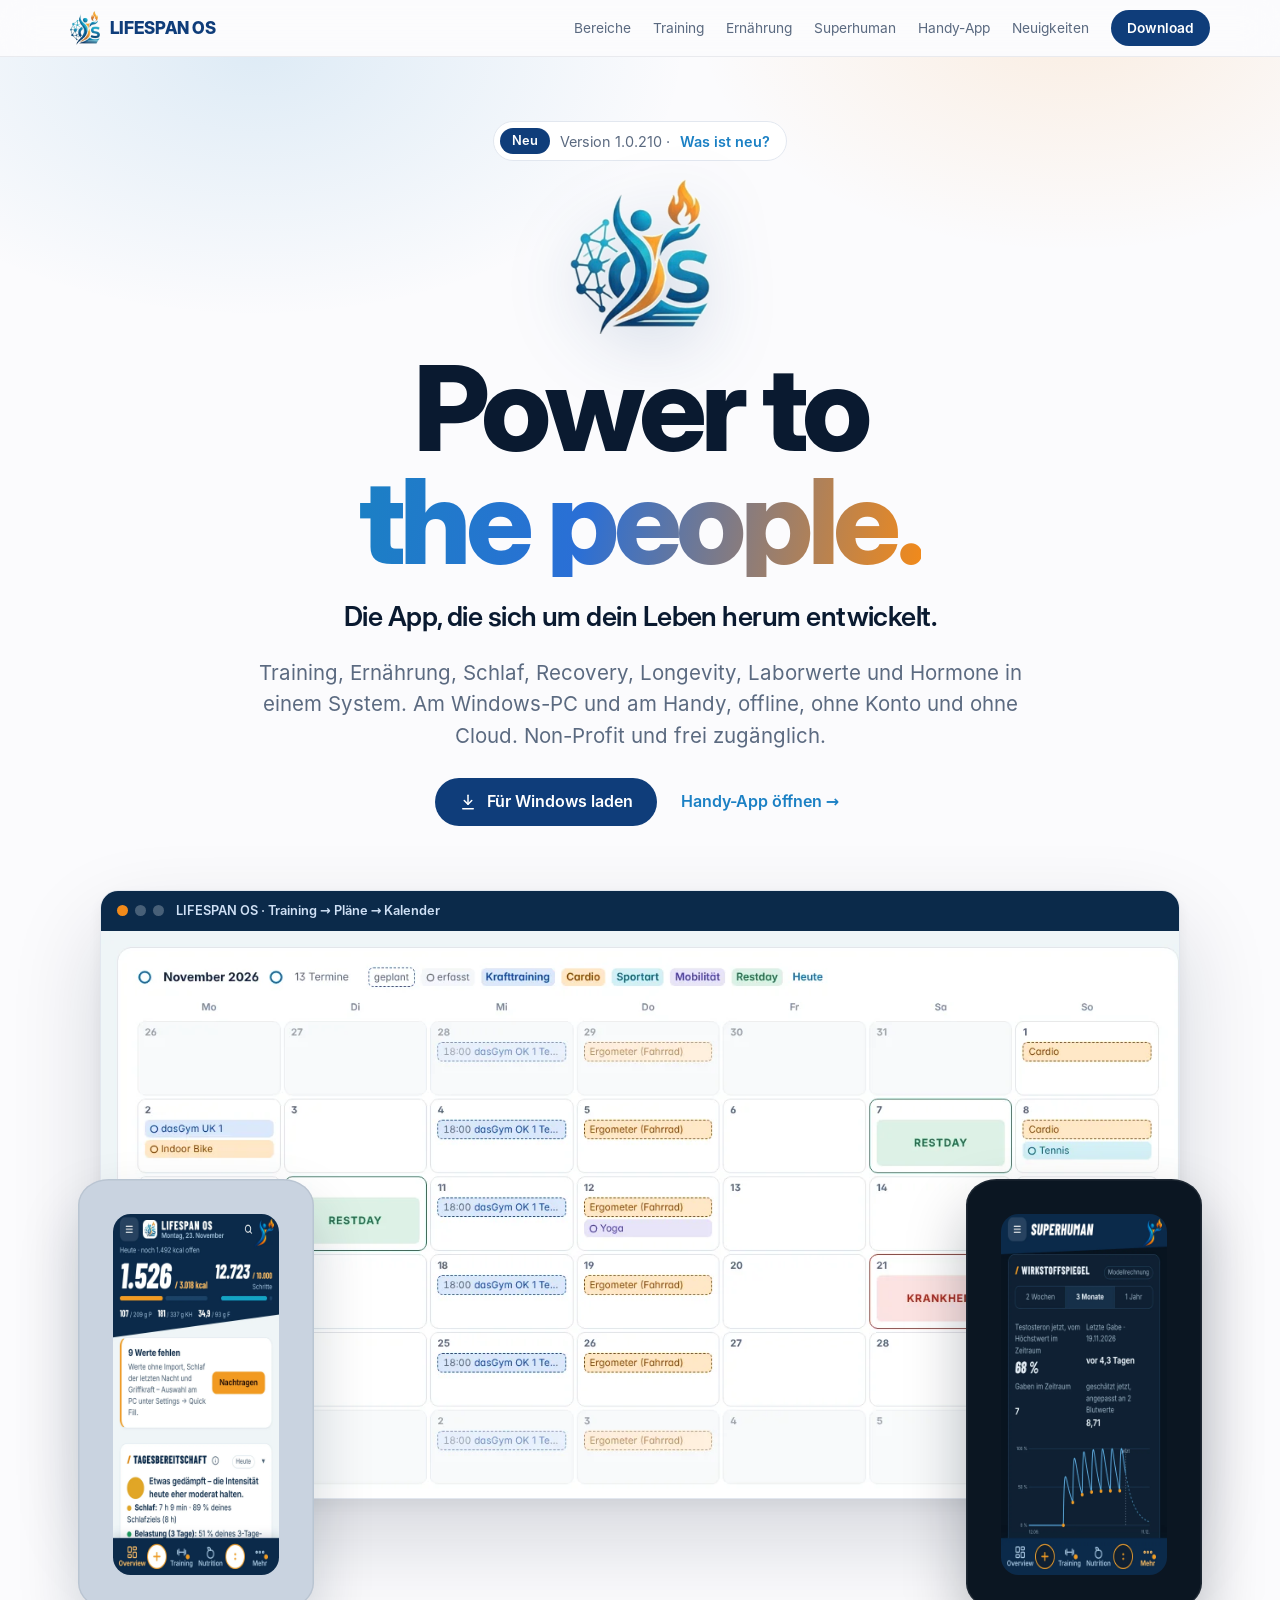
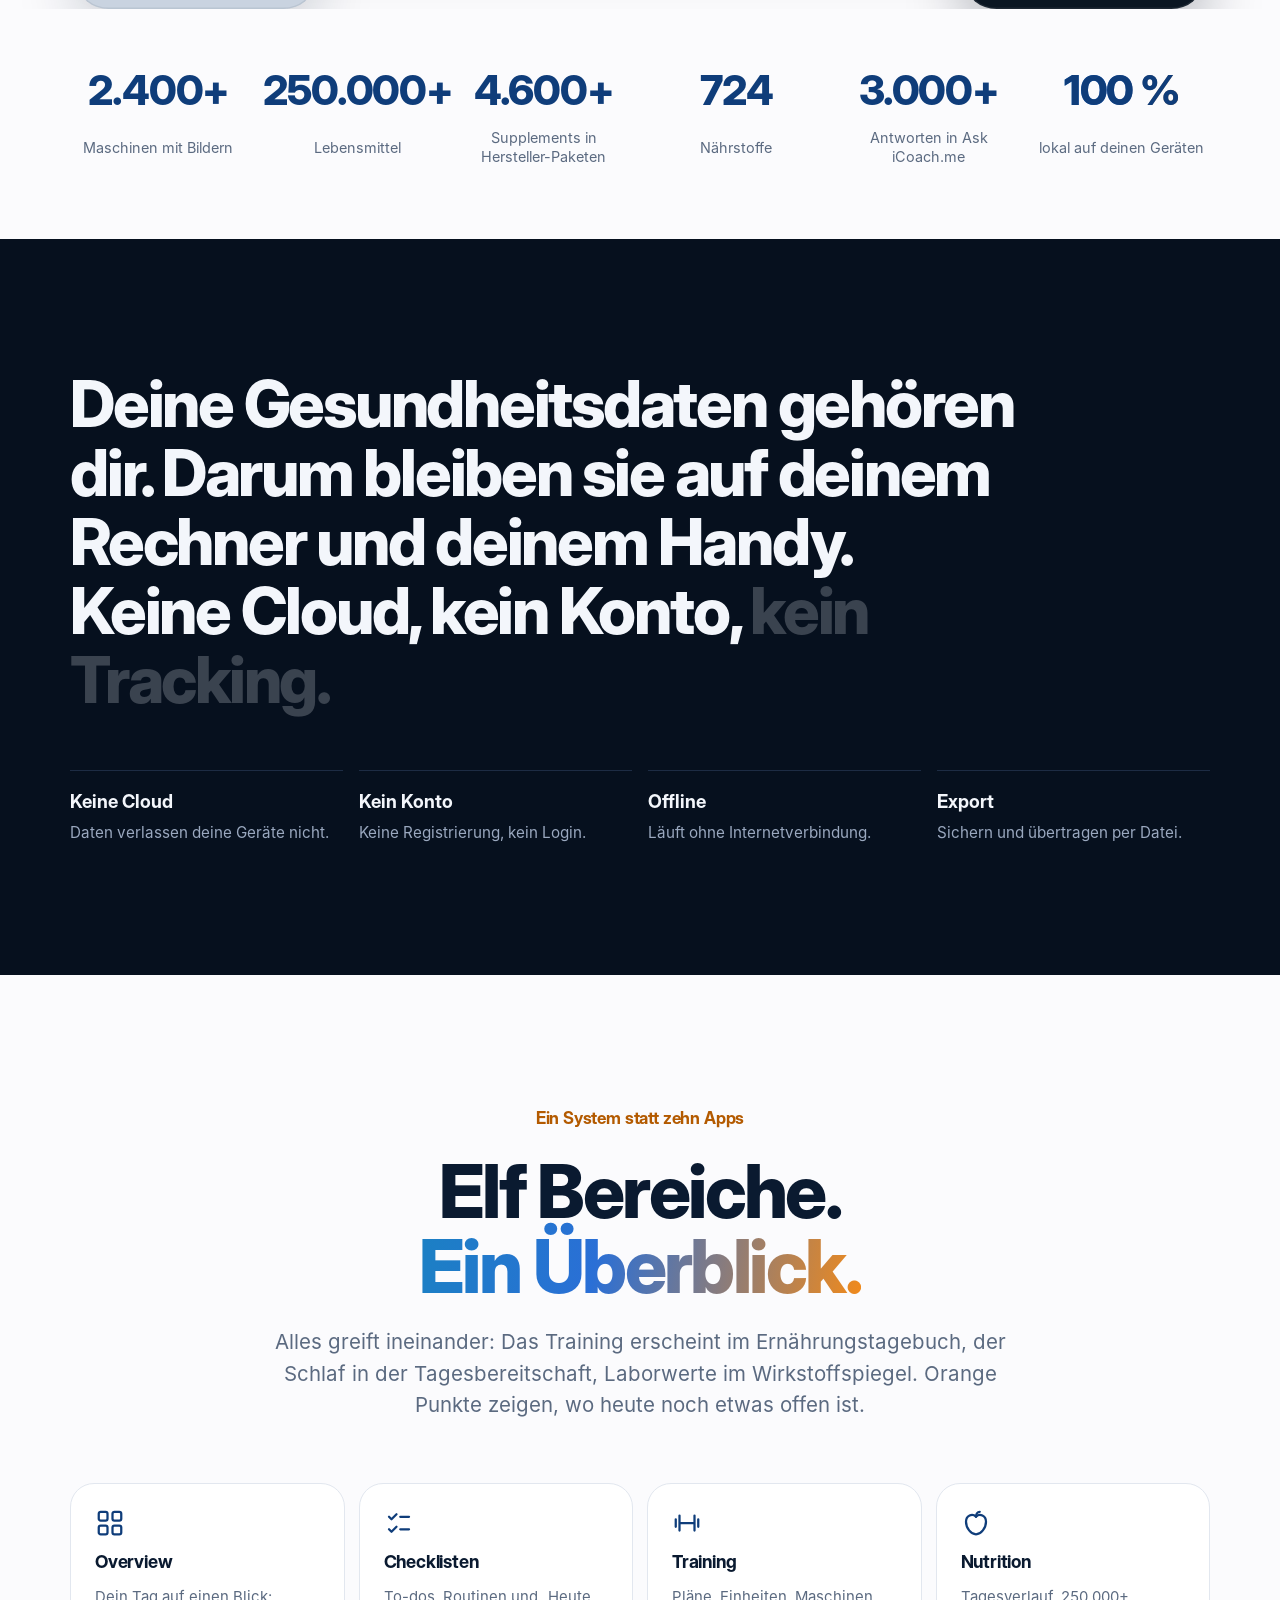
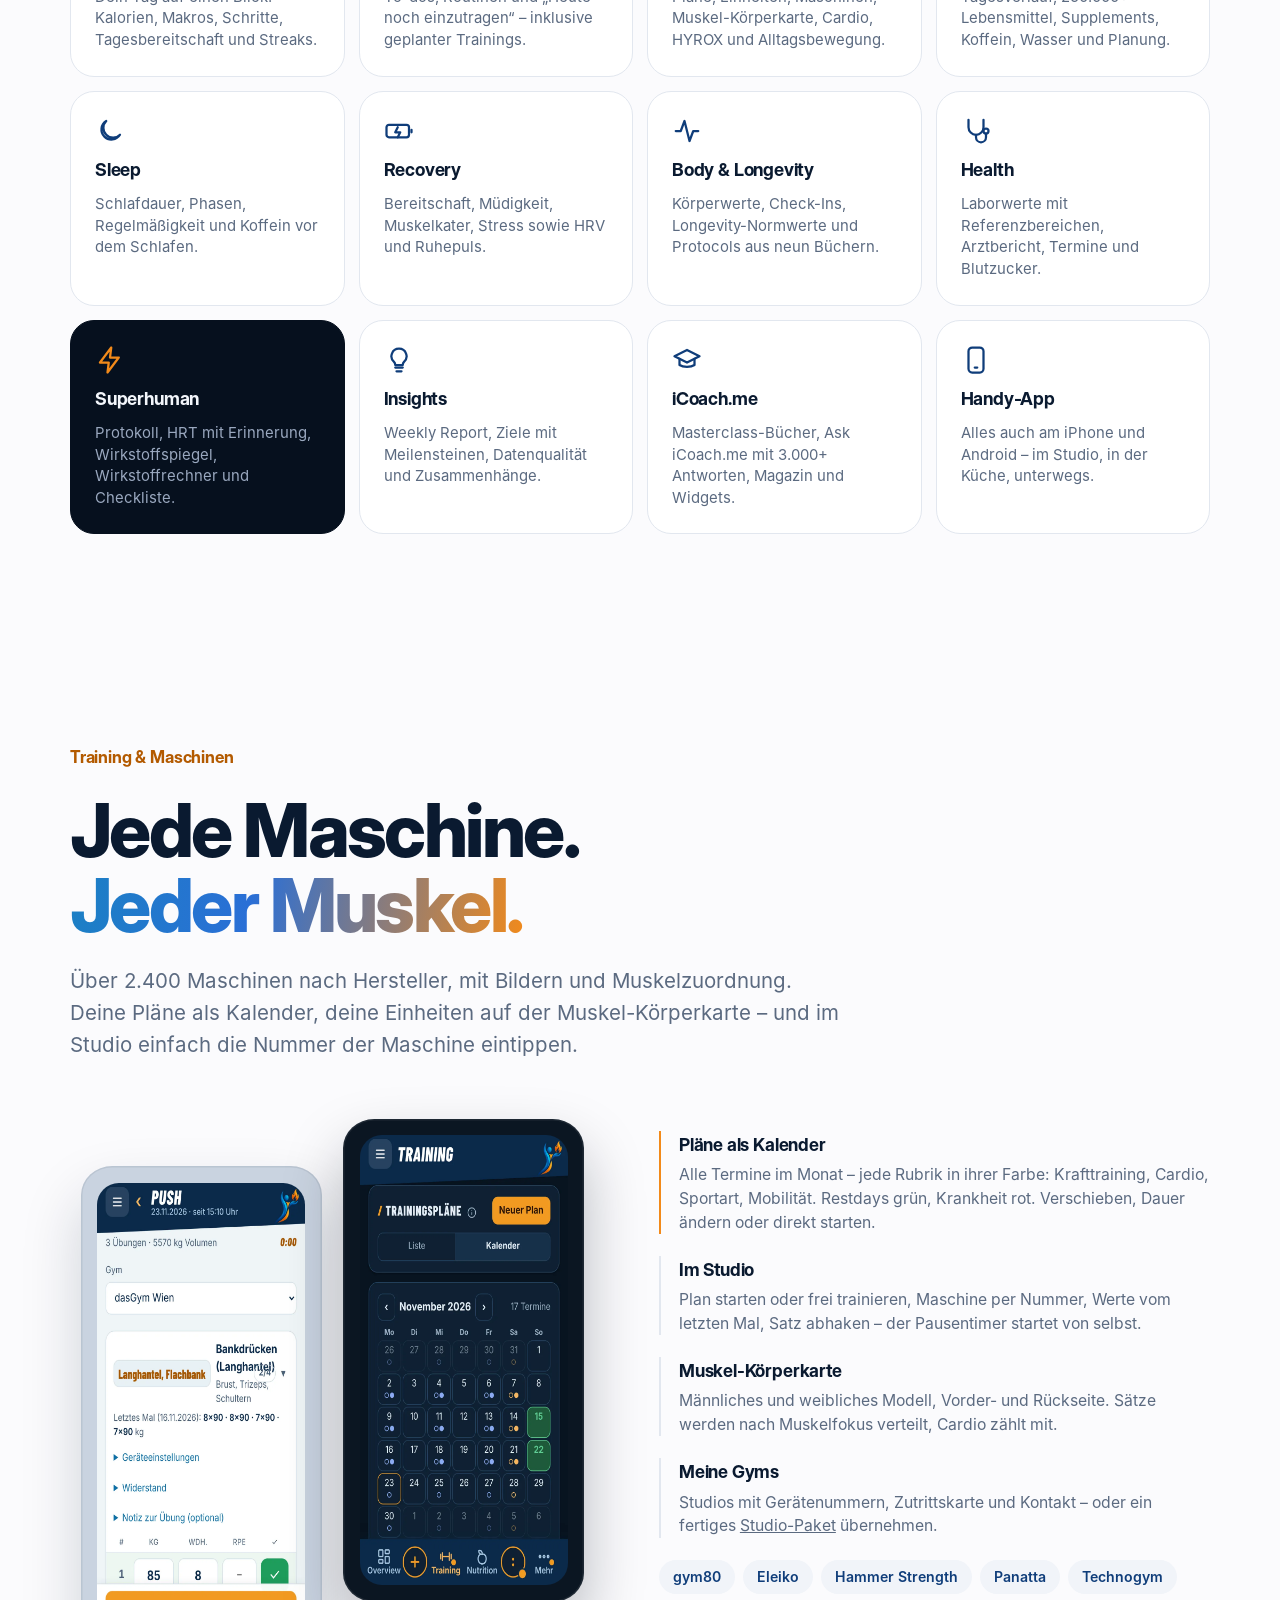
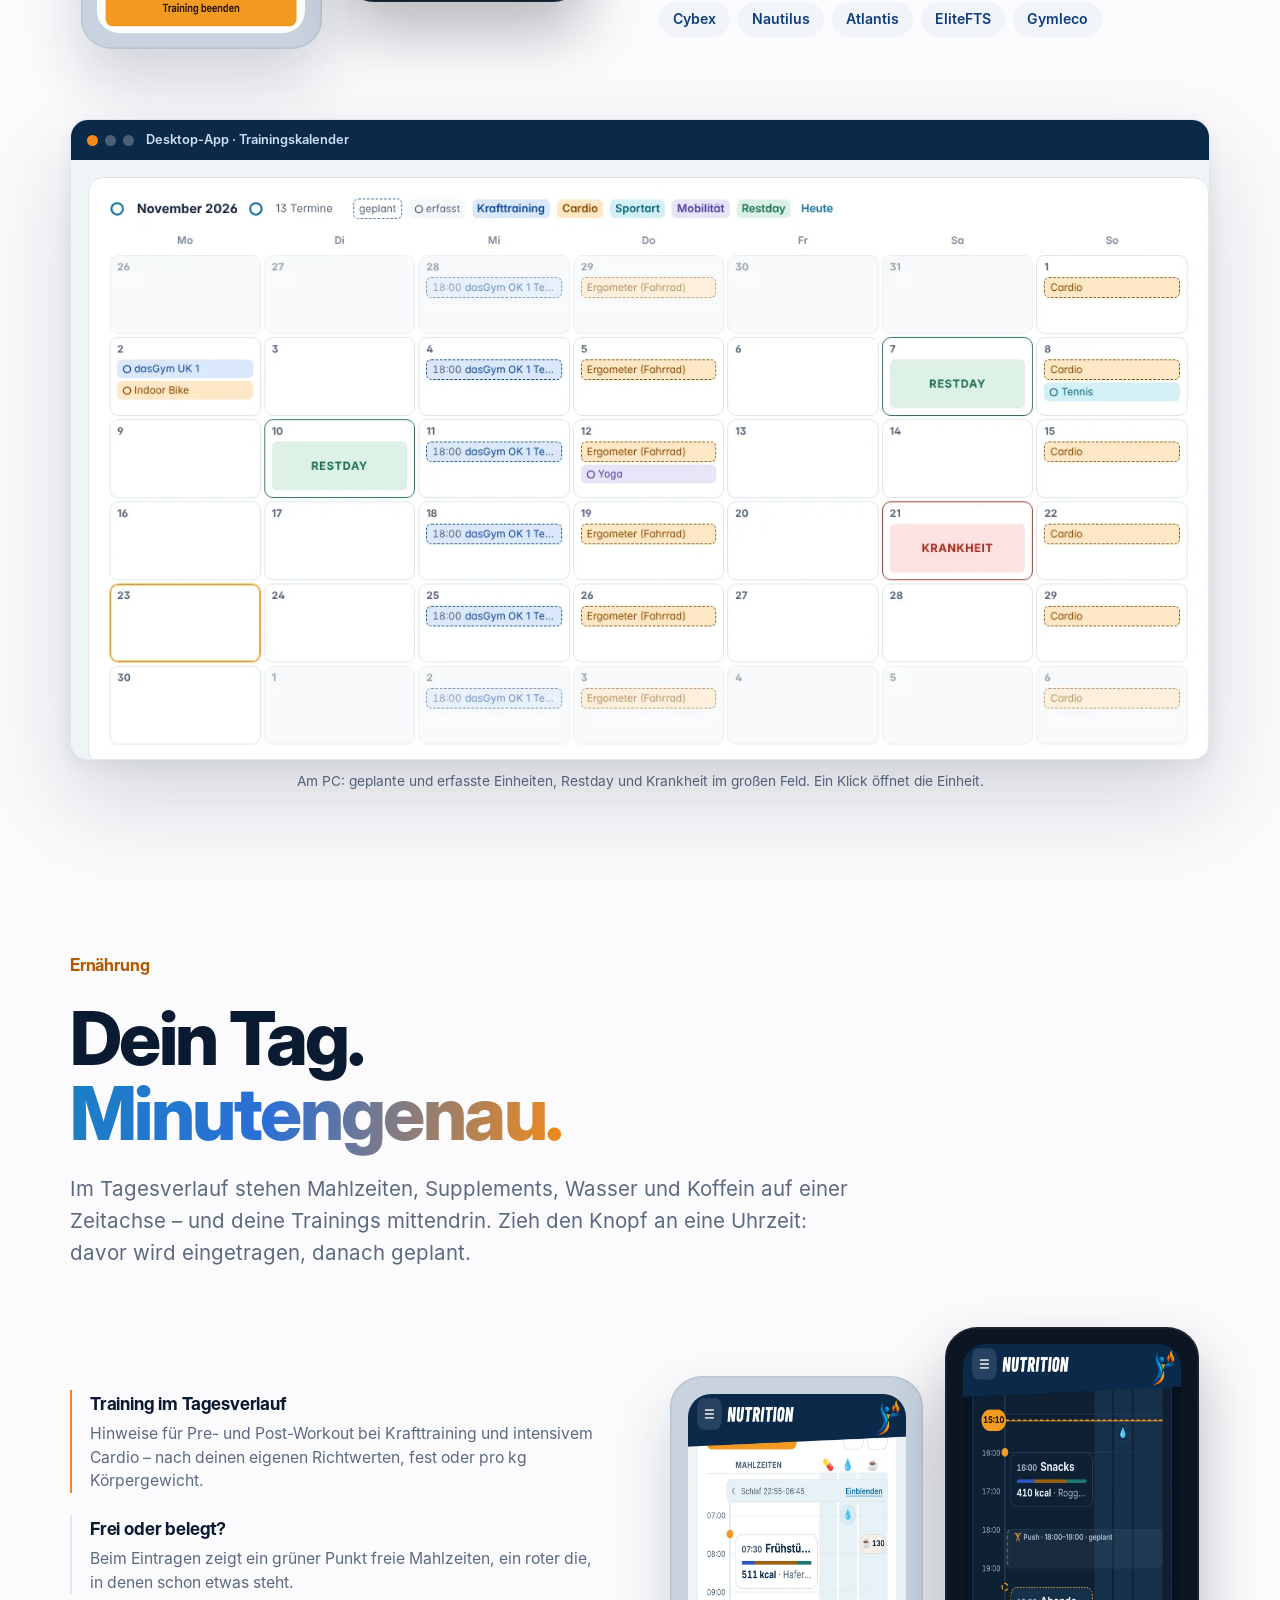
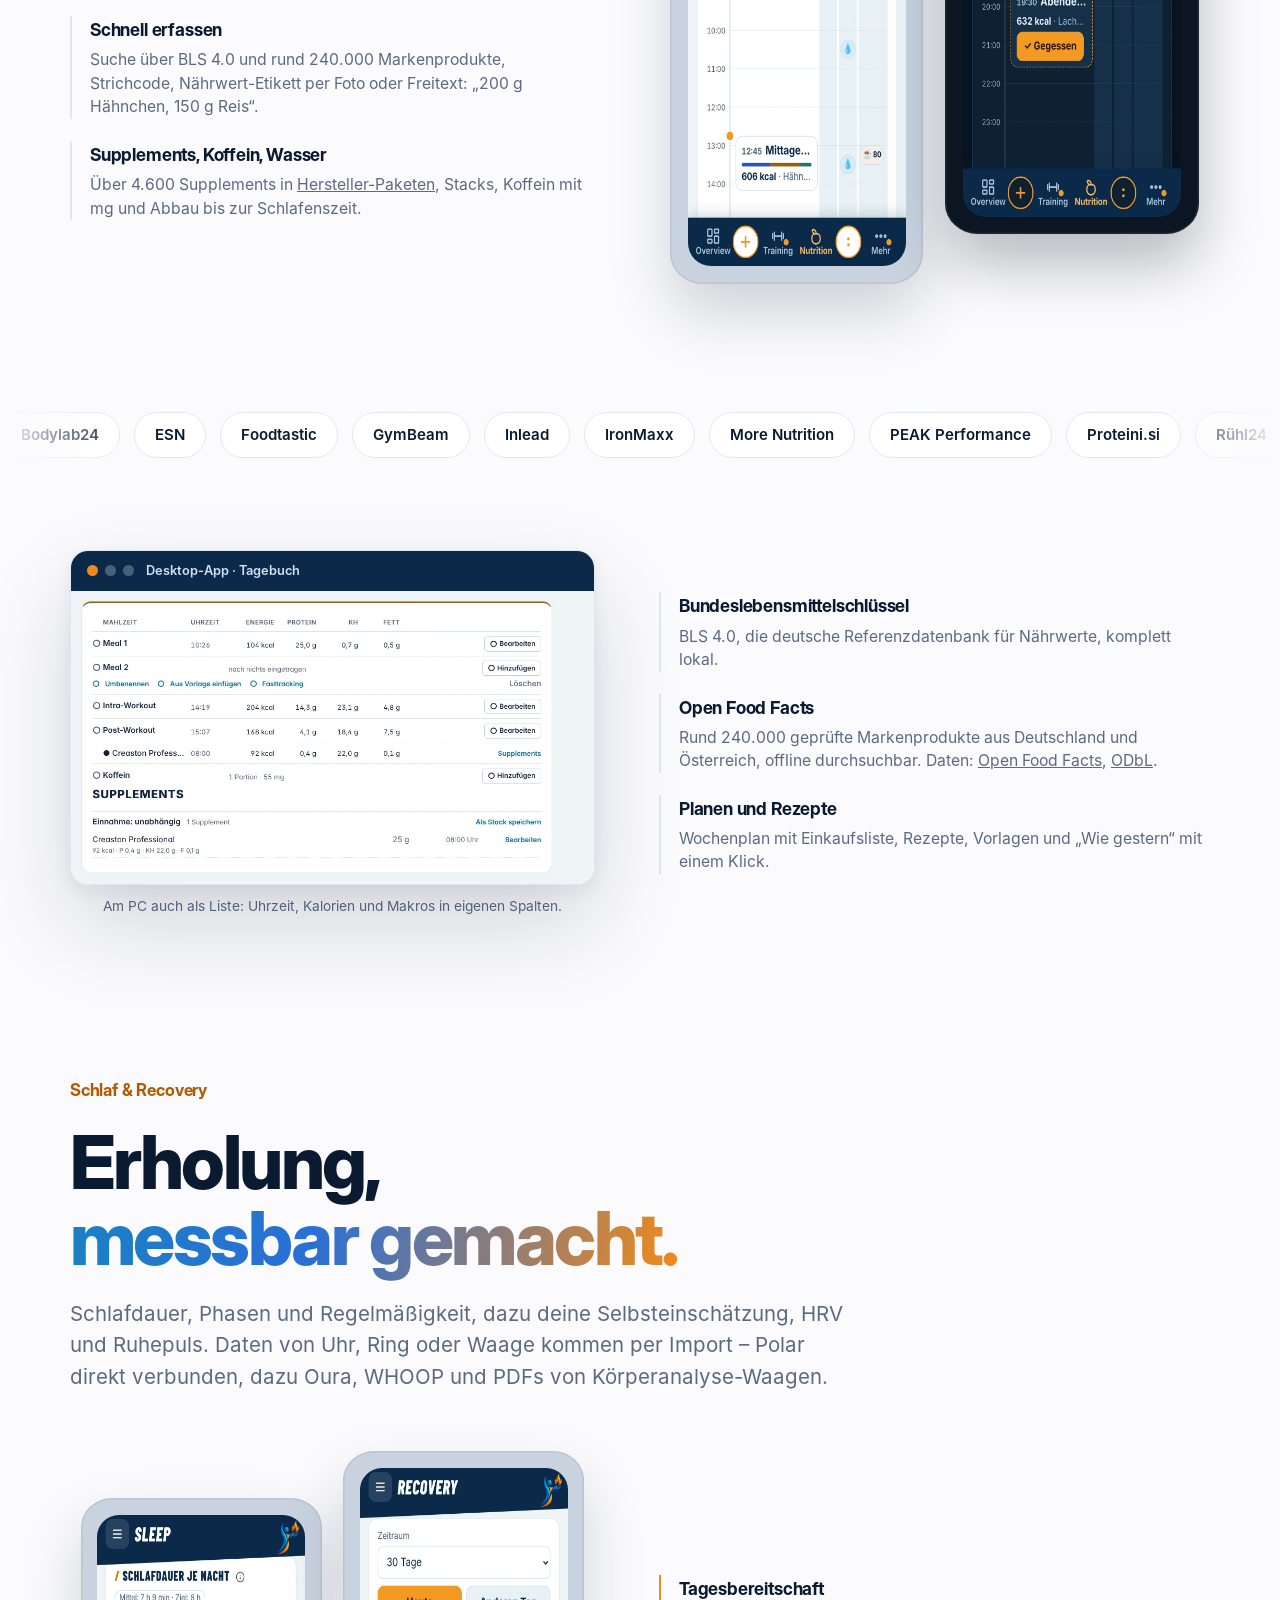
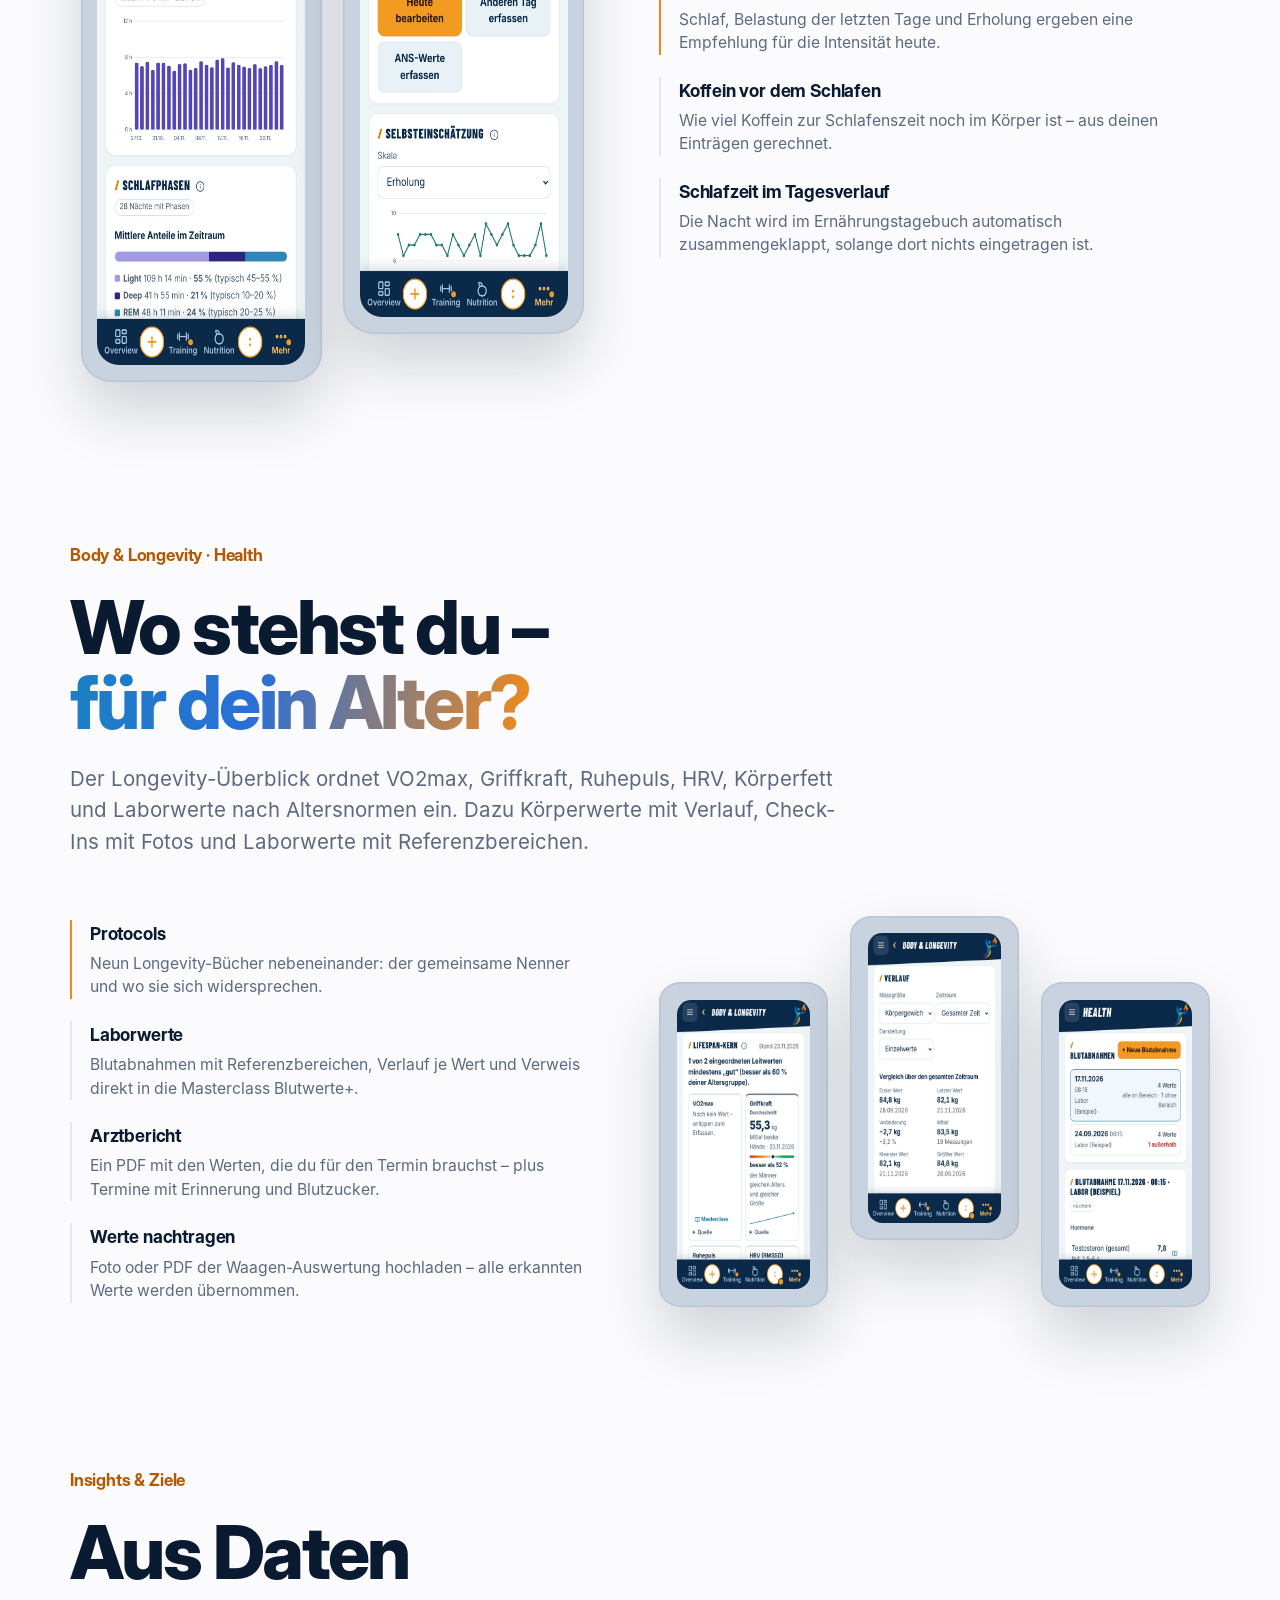
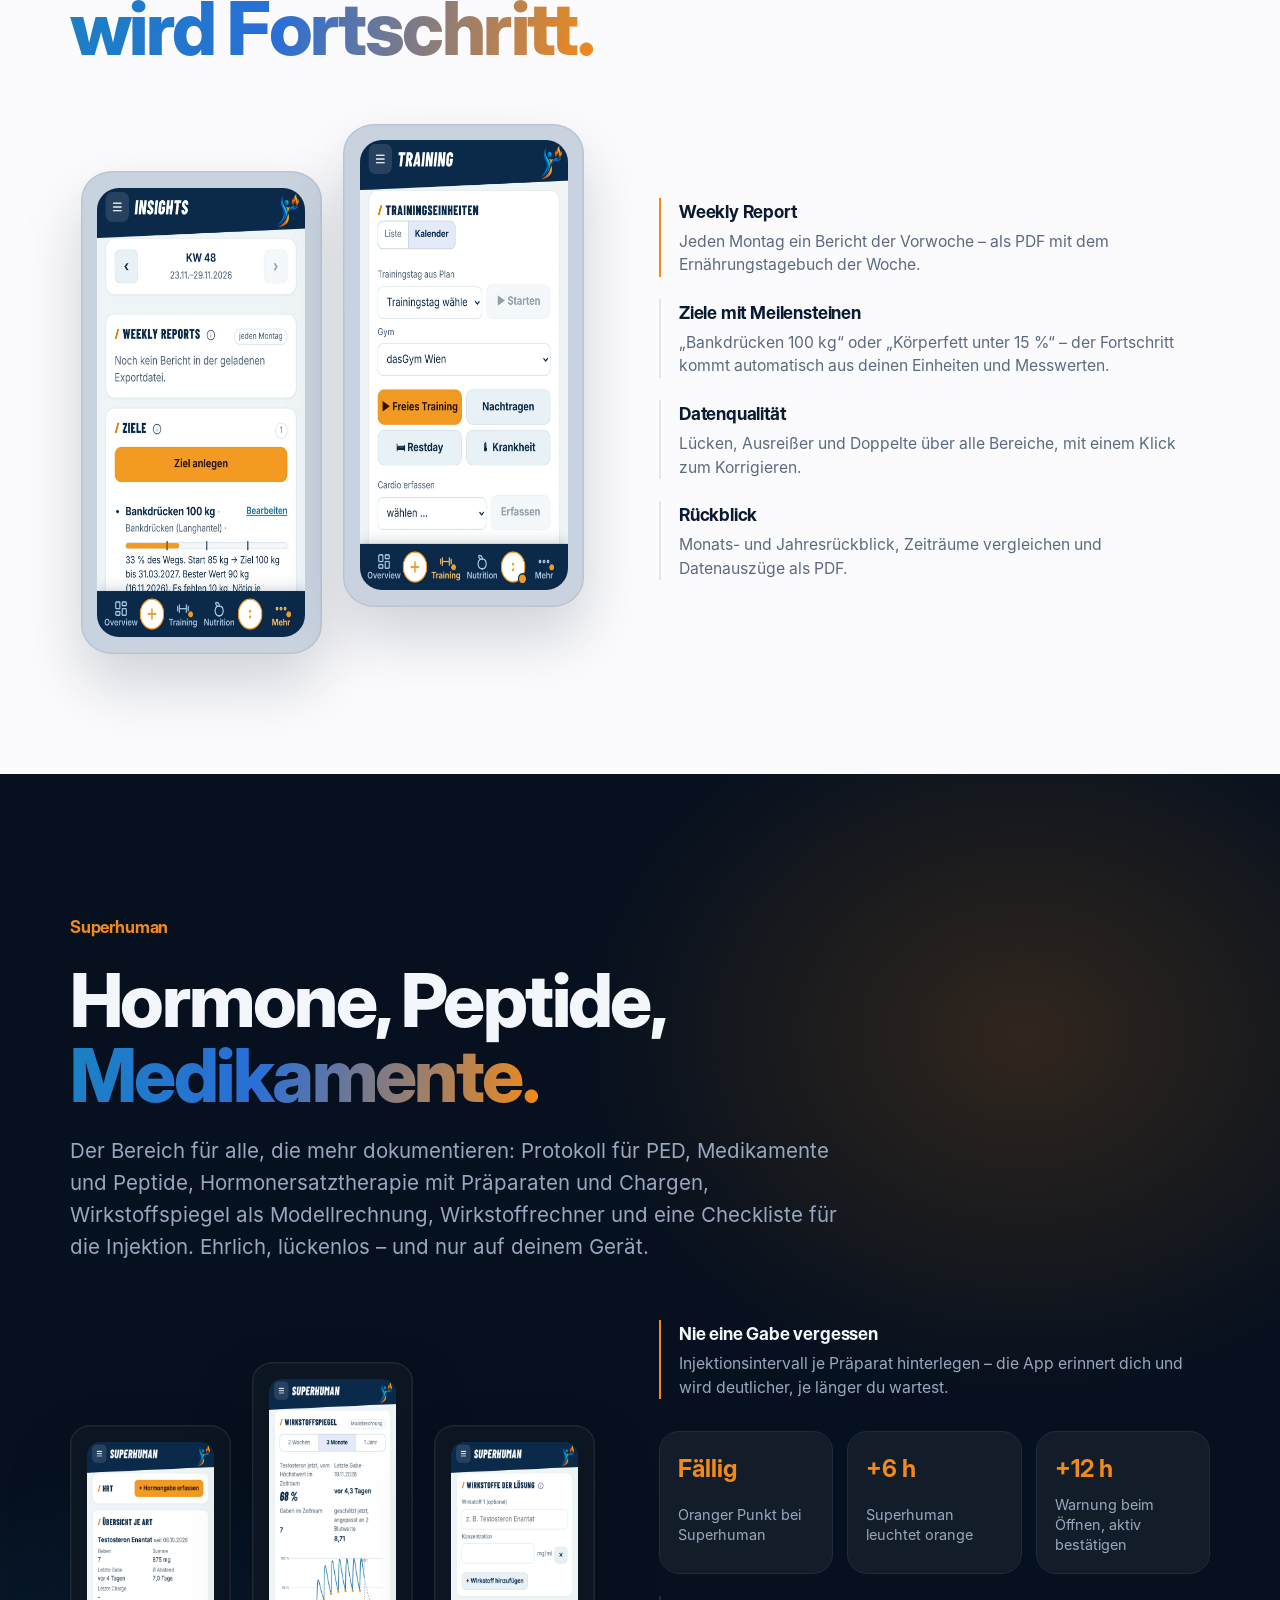
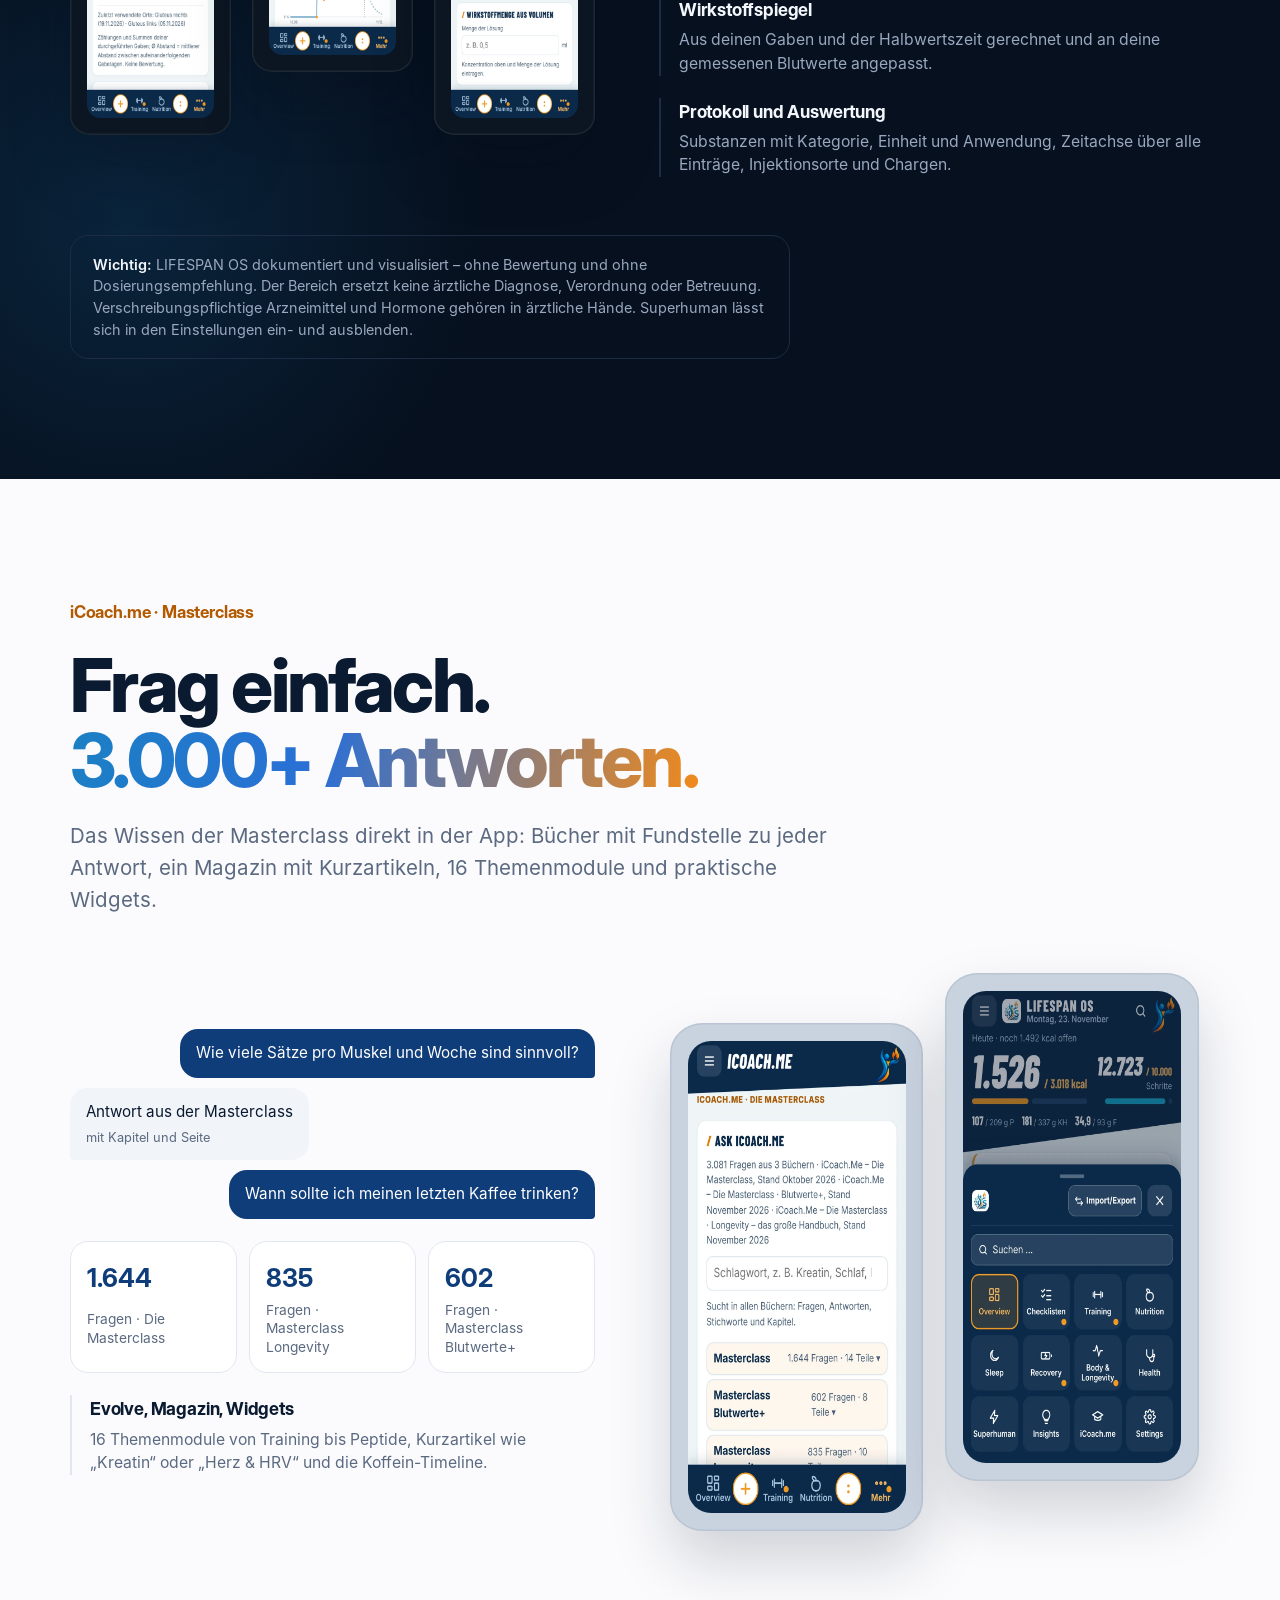
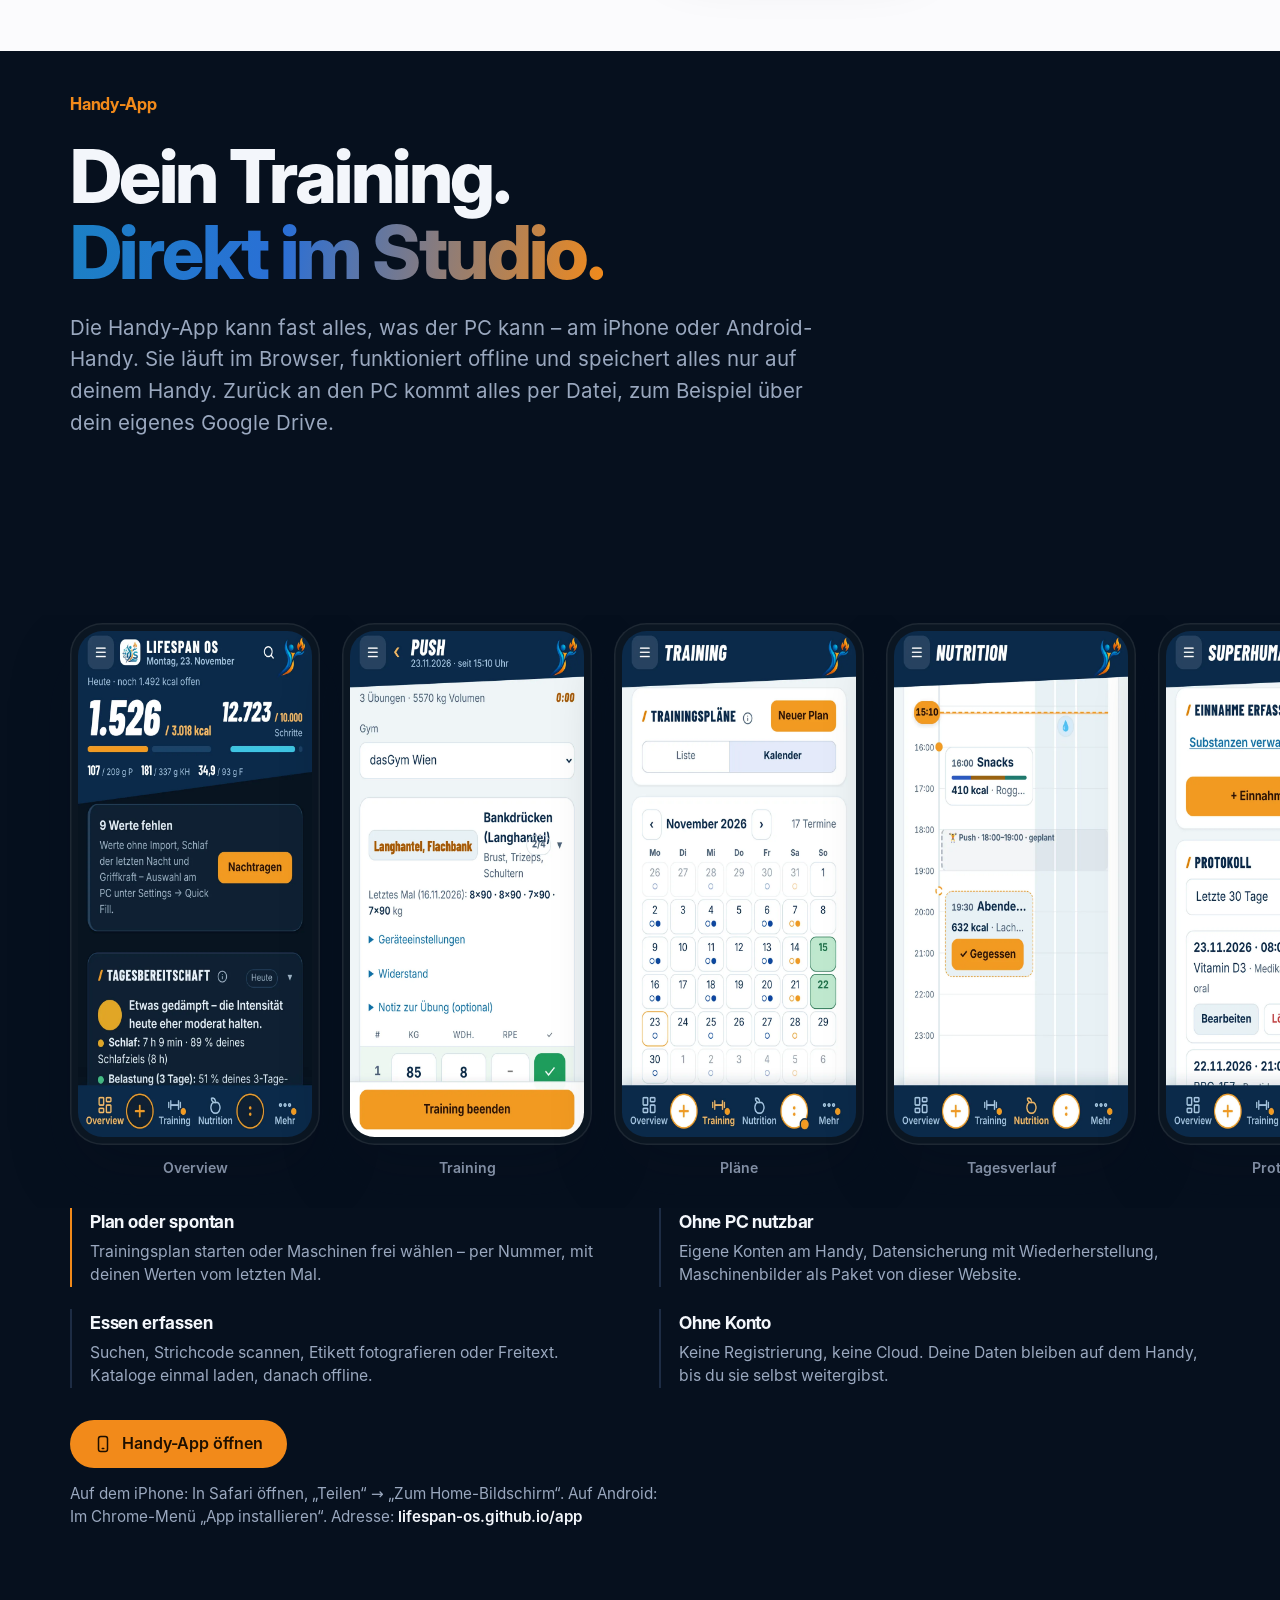
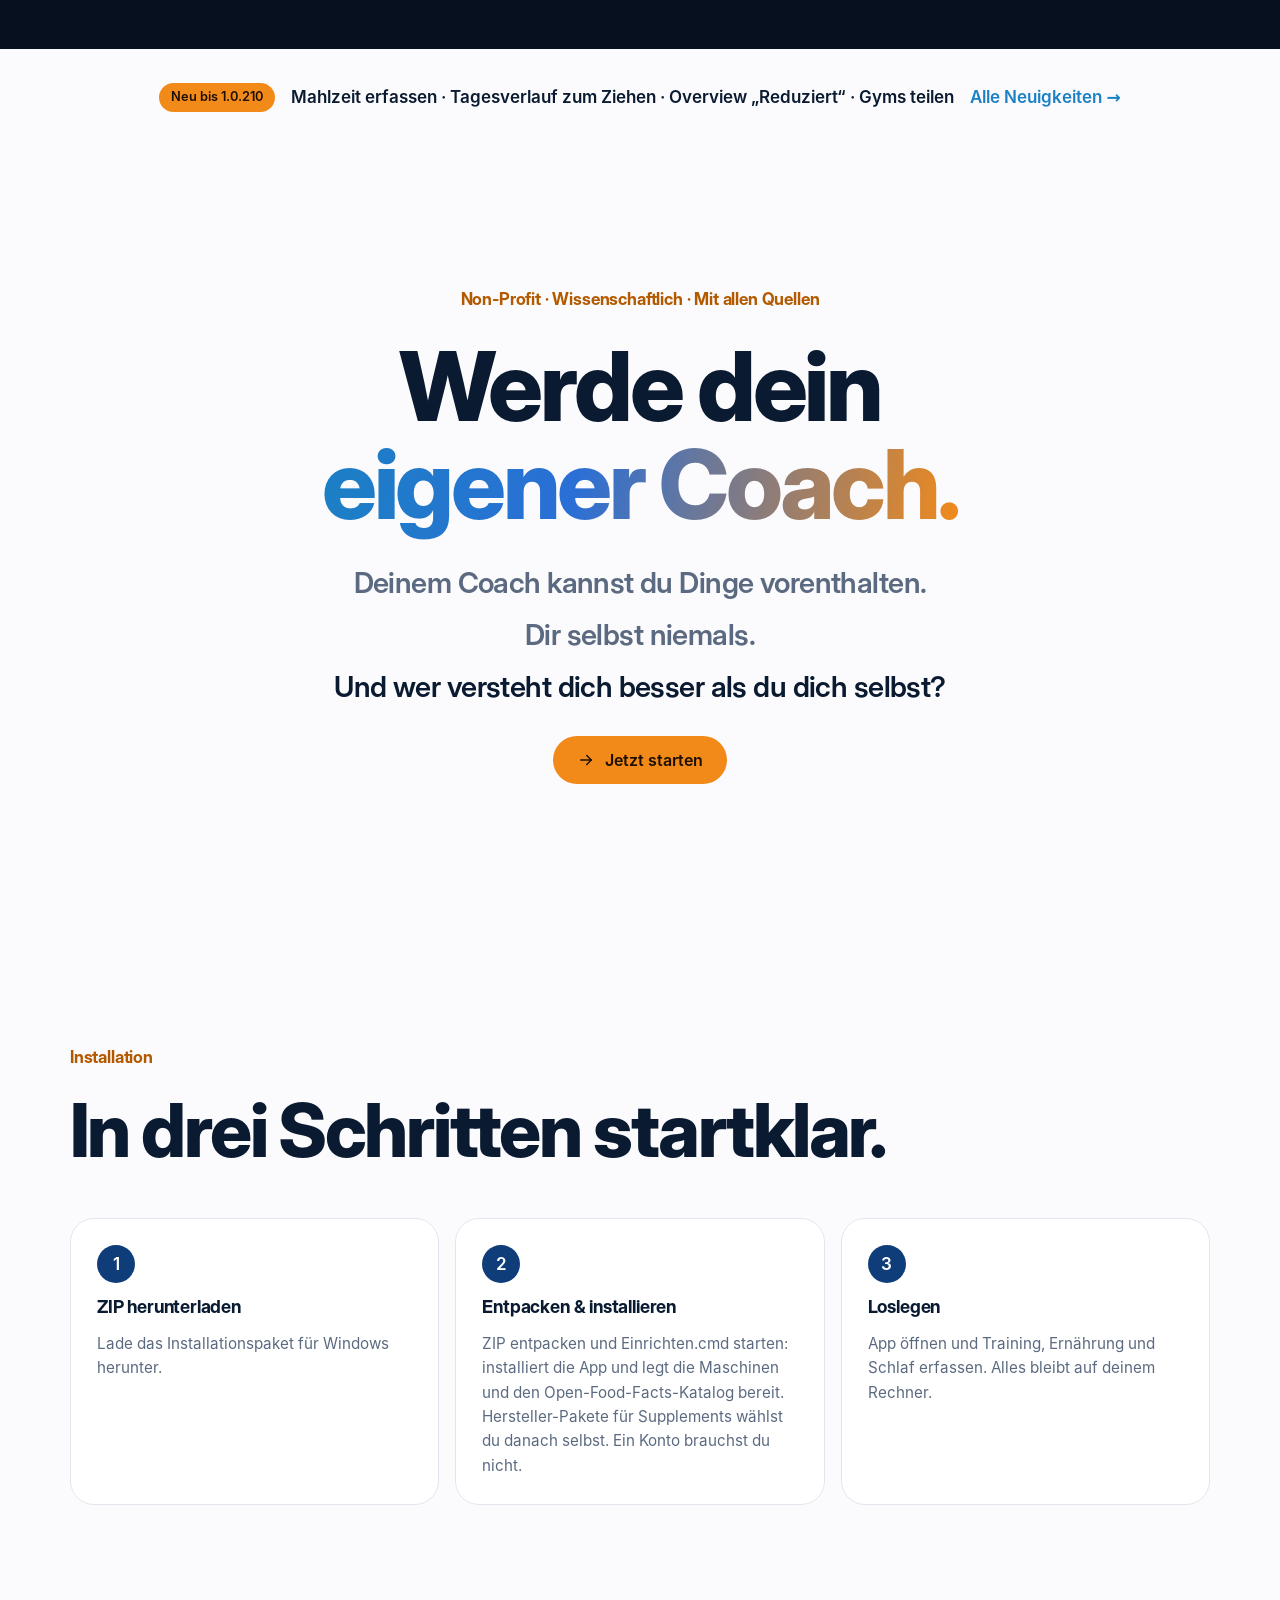
==== commit dff0c805: "Startseite: Neu bis 1.0.210; Hinweis zum Download 1.0.208" ====
--- a/index.html
+++ b/index.html
@@ -12,15 +12,15 @@
 <meta property="og:locale" content="de_DE">
 <meta property="og:url" content="https://lifespan-os.github.io/">
 <meta property="og:title" content="LIFESPAN OS – Power to the people.">
-<meta property="og:description" content="Training, Ernährung, Schlaf, Recovery, Longevity und Hormone in einer App – am PC und am Handy. Lokal, offline, ohne Konto und ohne Cloud – Non-Profit.">
-<meta property="og:image" content="https://lifespan-os.github.io/media/og.jpg">
+<meta property="og:description" content="Training, Ernährung, Schlaf, Recovery, Longevity und Superhuman in einer App – am PC und am Handy. Lokal, offline, ohne Konto und ohne Cloud – Non-Profit.">
+<meta property="og:image" content="https://lifespan-os.github.io/media/og-2026-11.jpg">
 <meta property="og:image:width" content="1200">
 <meta property="og:image:height" content="630">
-<meta property="og:image:alt" content="LIFESPAN OS – Power to the people.">
+<meta property="og:image:alt" content="LIFESPAN OS – Power to the people. PC-Kalender und Handy-App mit Beispieldaten.">
 <meta name="twitter:card" content="summary_large_image">
 <meta name="twitter:title" content="LIFESPAN OS – Power to the people.">
-<meta name="twitter:description" content="Training, Ernährung, Schlaf, Recovery und Longevity in einer App. Lokal, offline, ohne Konto – Non-Profit.">
-<meta name="twitter:image" content="https://lifespan-os.github.io/media/og.jpg">
+<meta name="twitter:description" content="Training, Ernährung, Schlaf, Recovery, Longevity und Superhuman in einer App. Lokal, offline, ohne Konto – Non-Profit.">
+<meta name="twitter:image" content="https://lifespan-os.github.io/media/og-2026-11.jpg">
 <style>
 html,body{margin:0}img{max-width:100%}[hidden]{display:none!important}
 /* Eingebettete Schriften (SIL Open Font License), keine Verbindung zu Google */
@@ -338,7 +338,7 @@
 <main id="top">
   <section class="hero">
     <div class="wrap">
-      <p class="np-pill in-hero" style="--d:.05s"><b>Neu</b>Version 1.0.189 · <a href="aenderungen.html">Was ist neu?</a></p>
+      <p class="np-pill in-hero" style="--d:.05s"><b>Neu</b>Version 1.0.210 · <a href="aenderungen.html">Was ist neu?</a></p>
       <img class="hero-logo in-hero" style="--d:.1s" src="media/logo.png" alt="LIFESPAN OS Logo" width="140" height="155">
       <h1 class="in-hero" style="--d:.18s">Power to<span class="l2 grad-text">the people.</span></h1>
       <p class="tagline in-hero" style="--d:.26s">Die App, die sich um dein Leben herum entwickelt.</p>
@@ -614,7 +614,7 @@
 
   <section class="newbar">
     <div class="wrap reveal">
-      <a href="aenderungen.html"><span class="tag">Neu in 1.0.189</span><span>Trainings im Tagesverlauf · Pläne als Kalender · orange Punkte · Injektionsintervall</span><span class="arrow">Alle Neuigkeiten →</span></a>
+      <a href="aenderungen.html"><span class="tag">Neu bis 1.0.210</span><span>Mahlzeit erfassen · Tagesverlauf zum Ziehen · Overview „Reduziert“ · Gyms teilen</span><span class="arrow">Alle Neuigkeiten →</span></a>
     </div>
   </section>
 
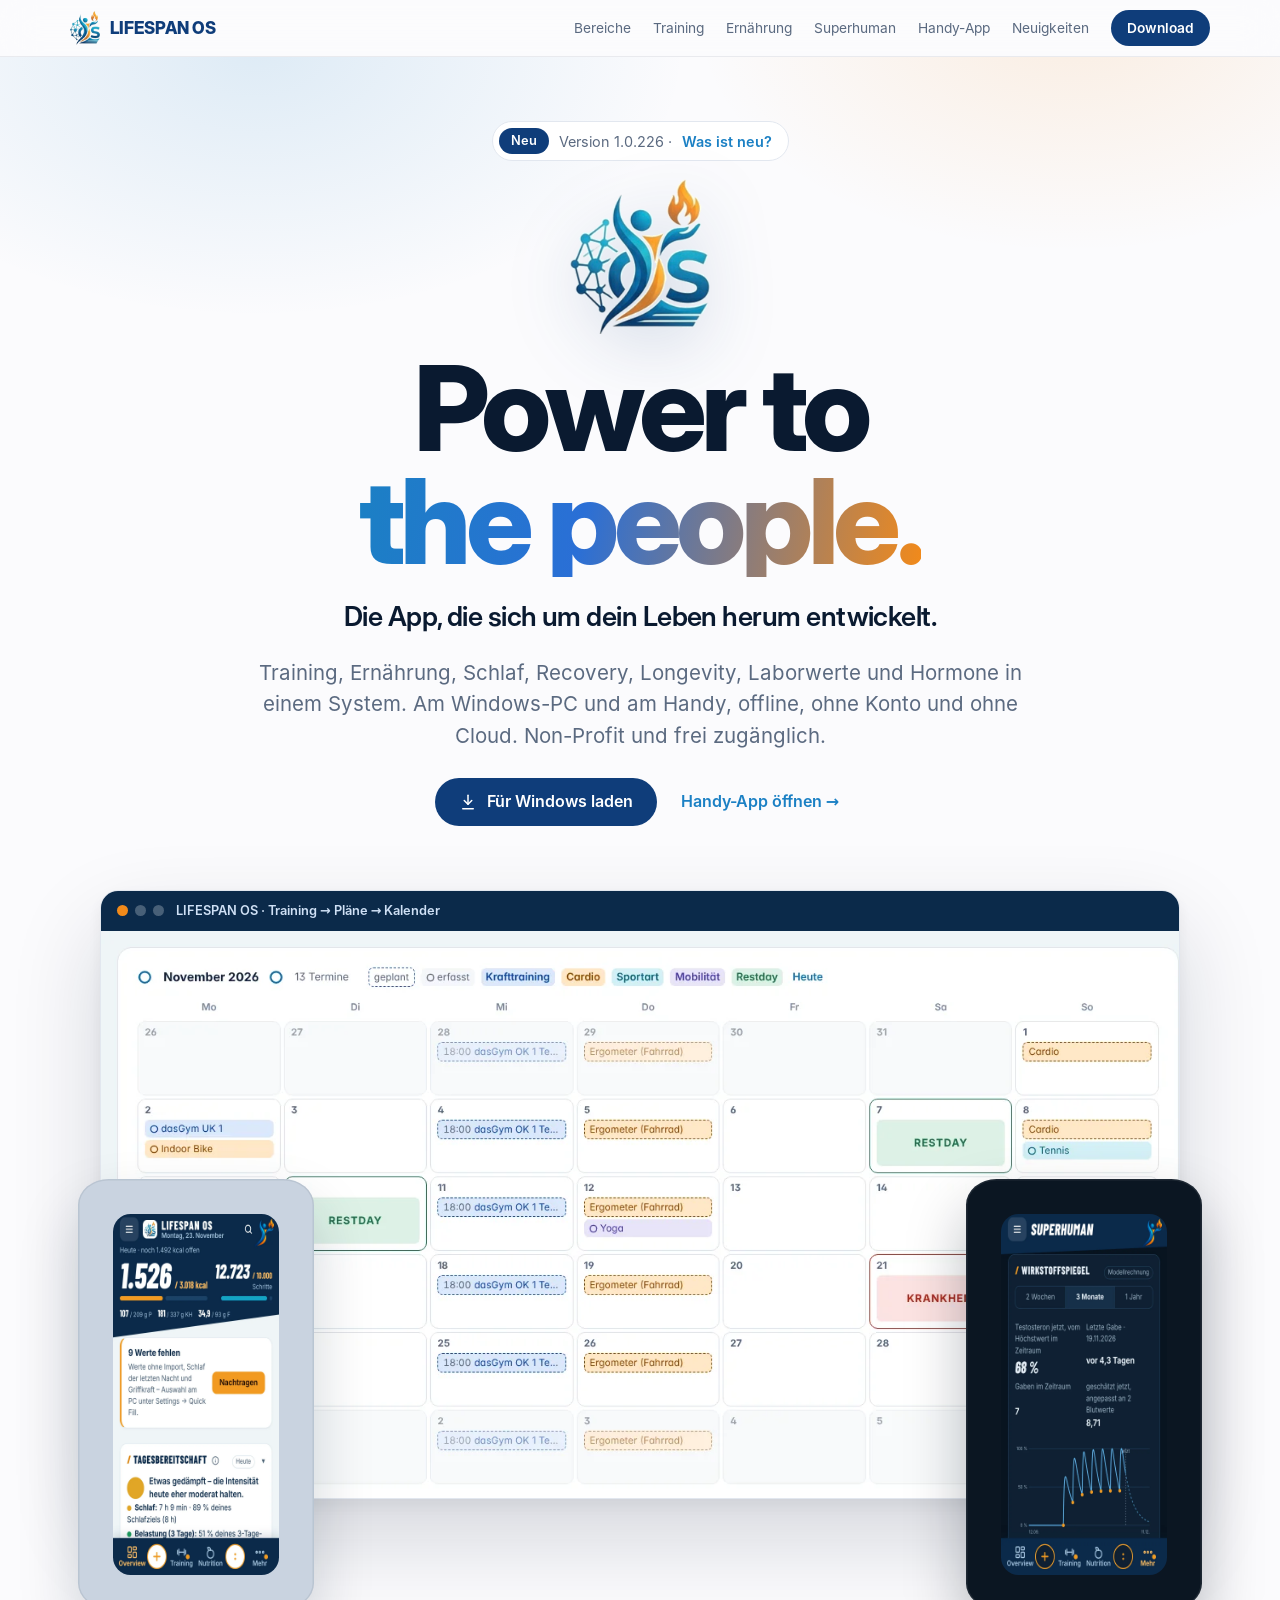
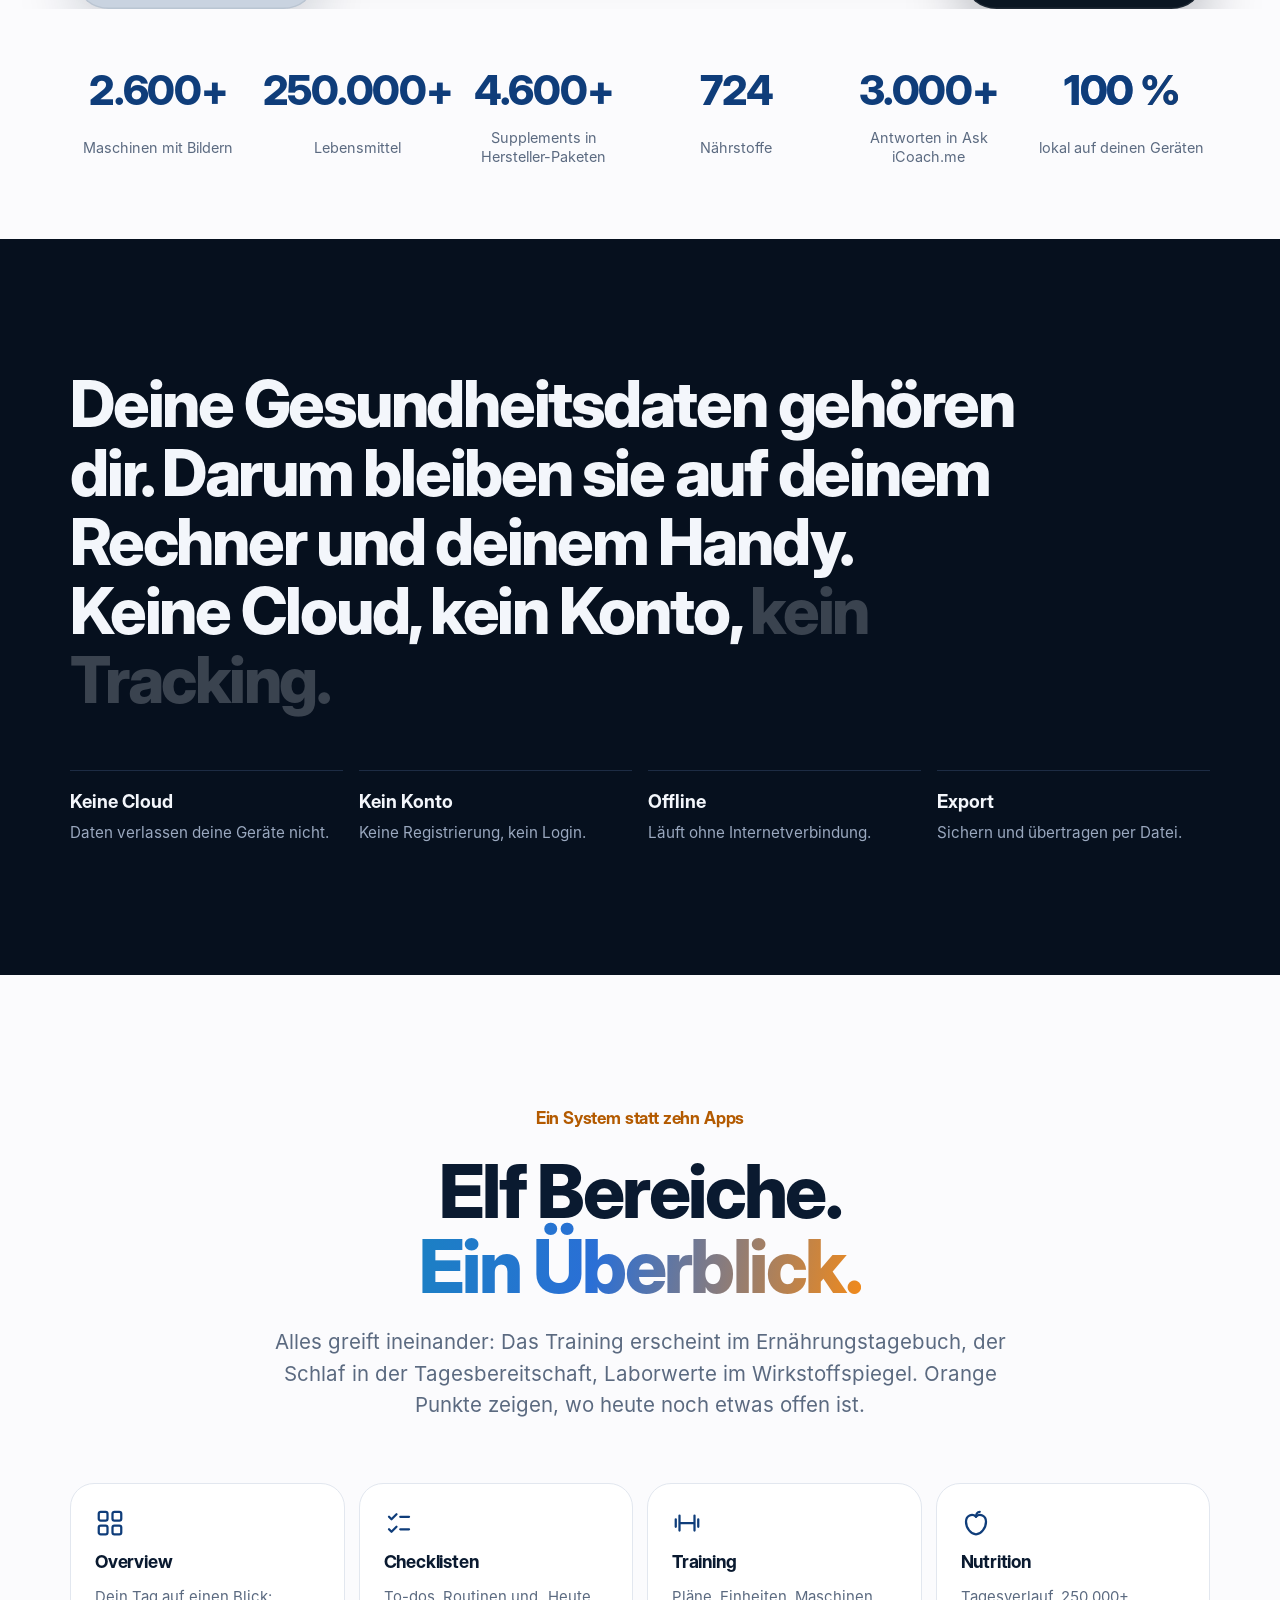
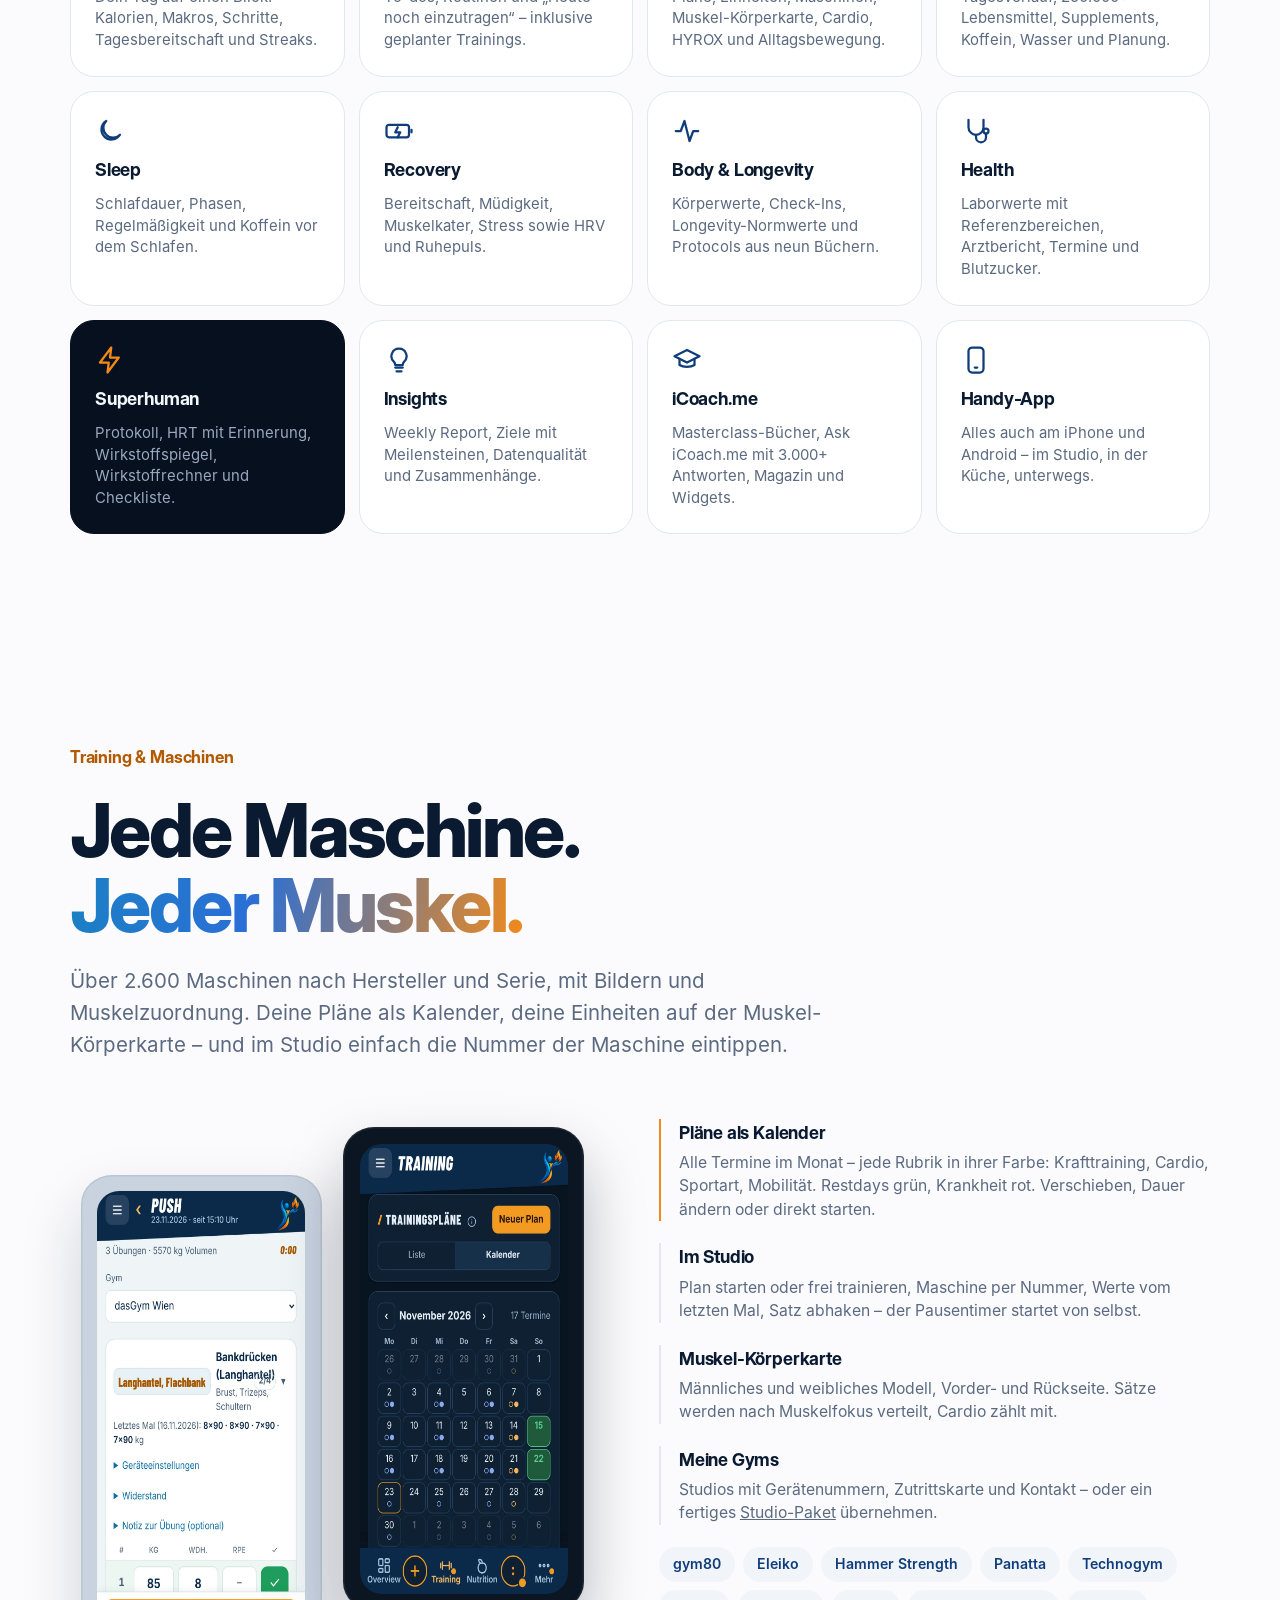
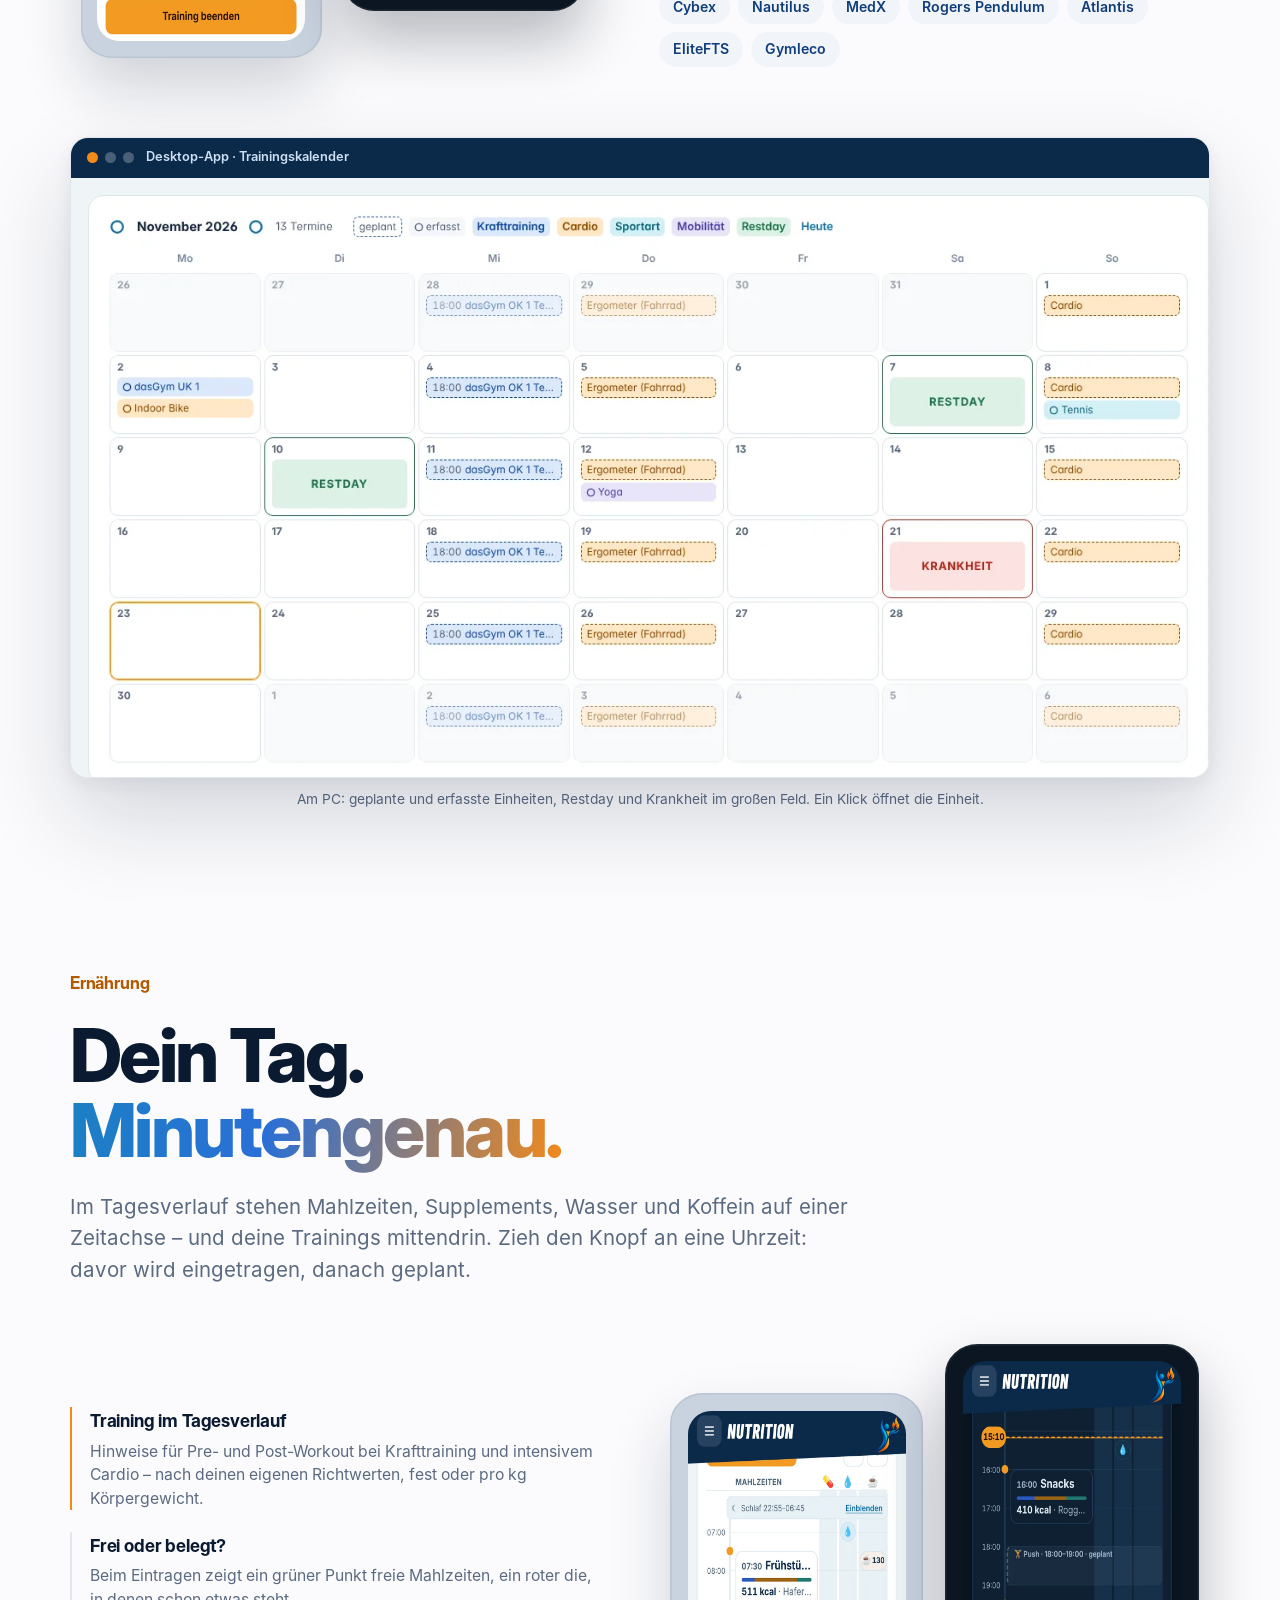
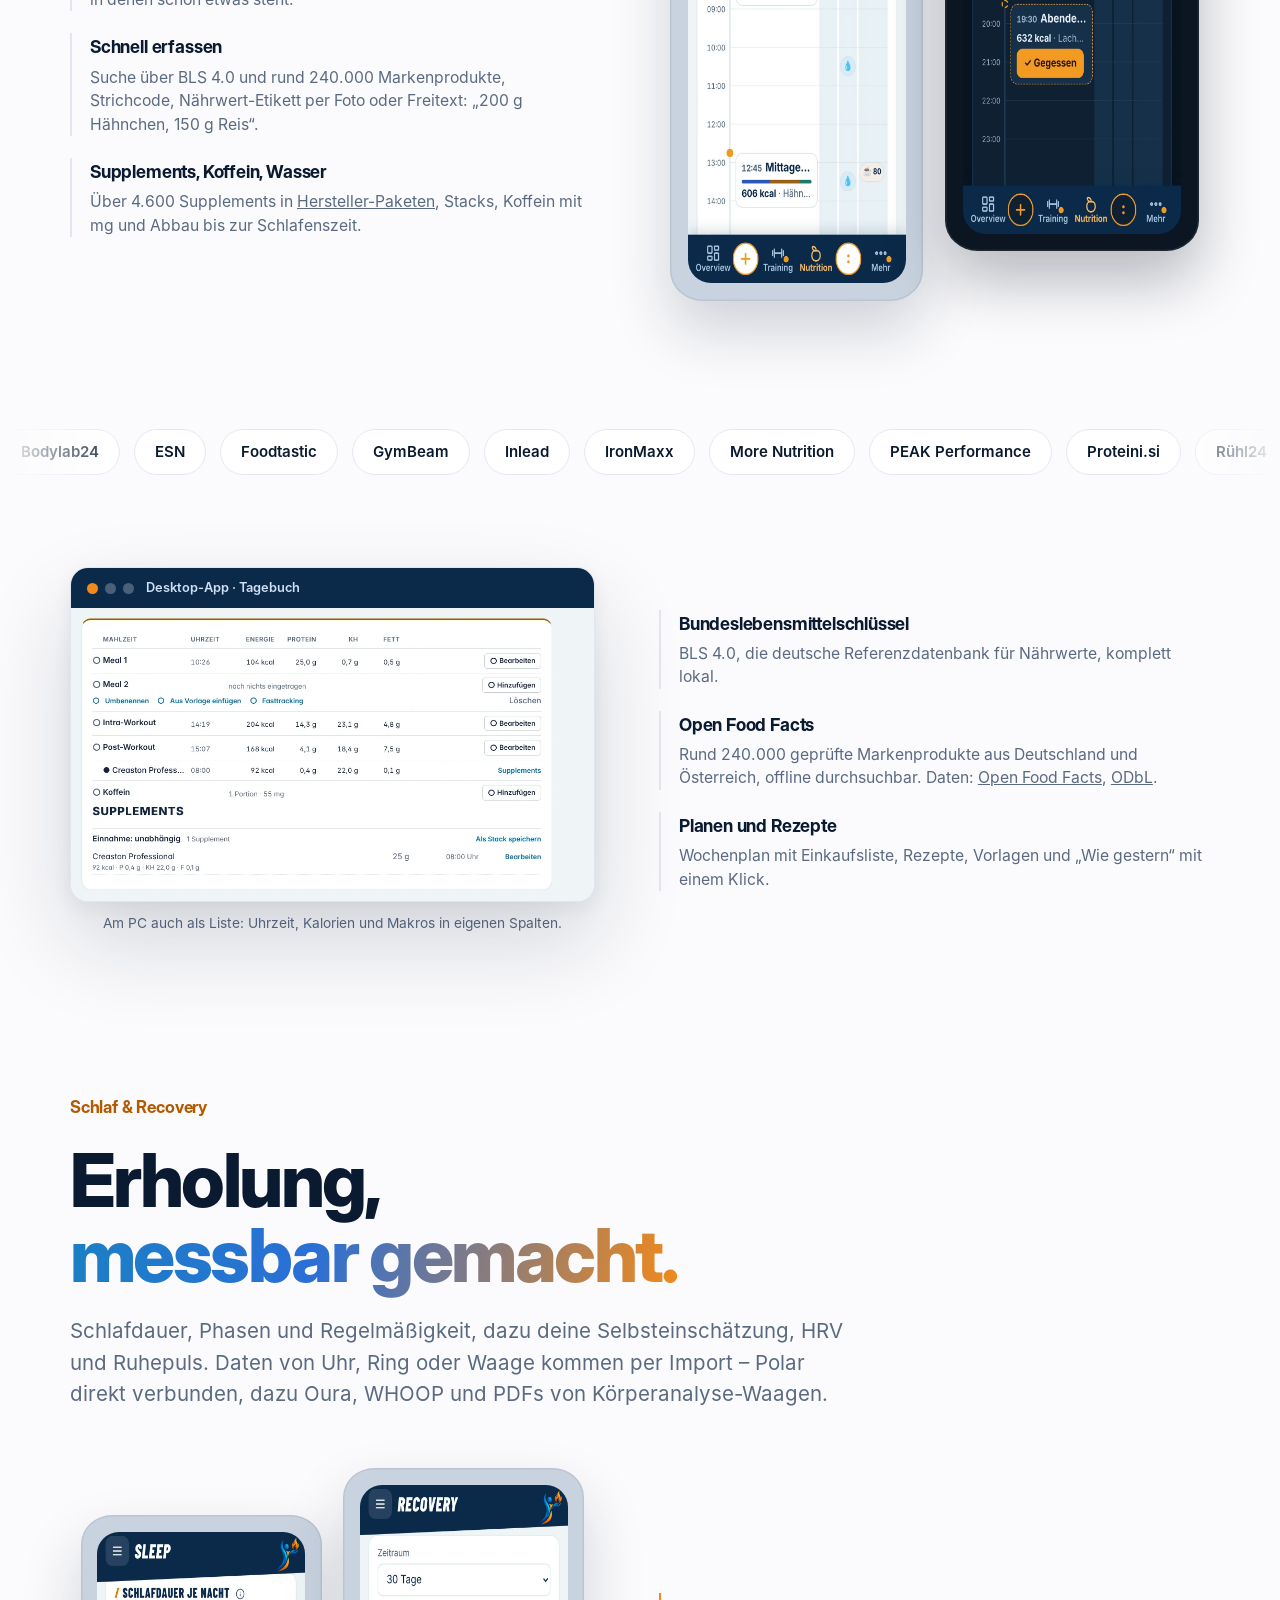
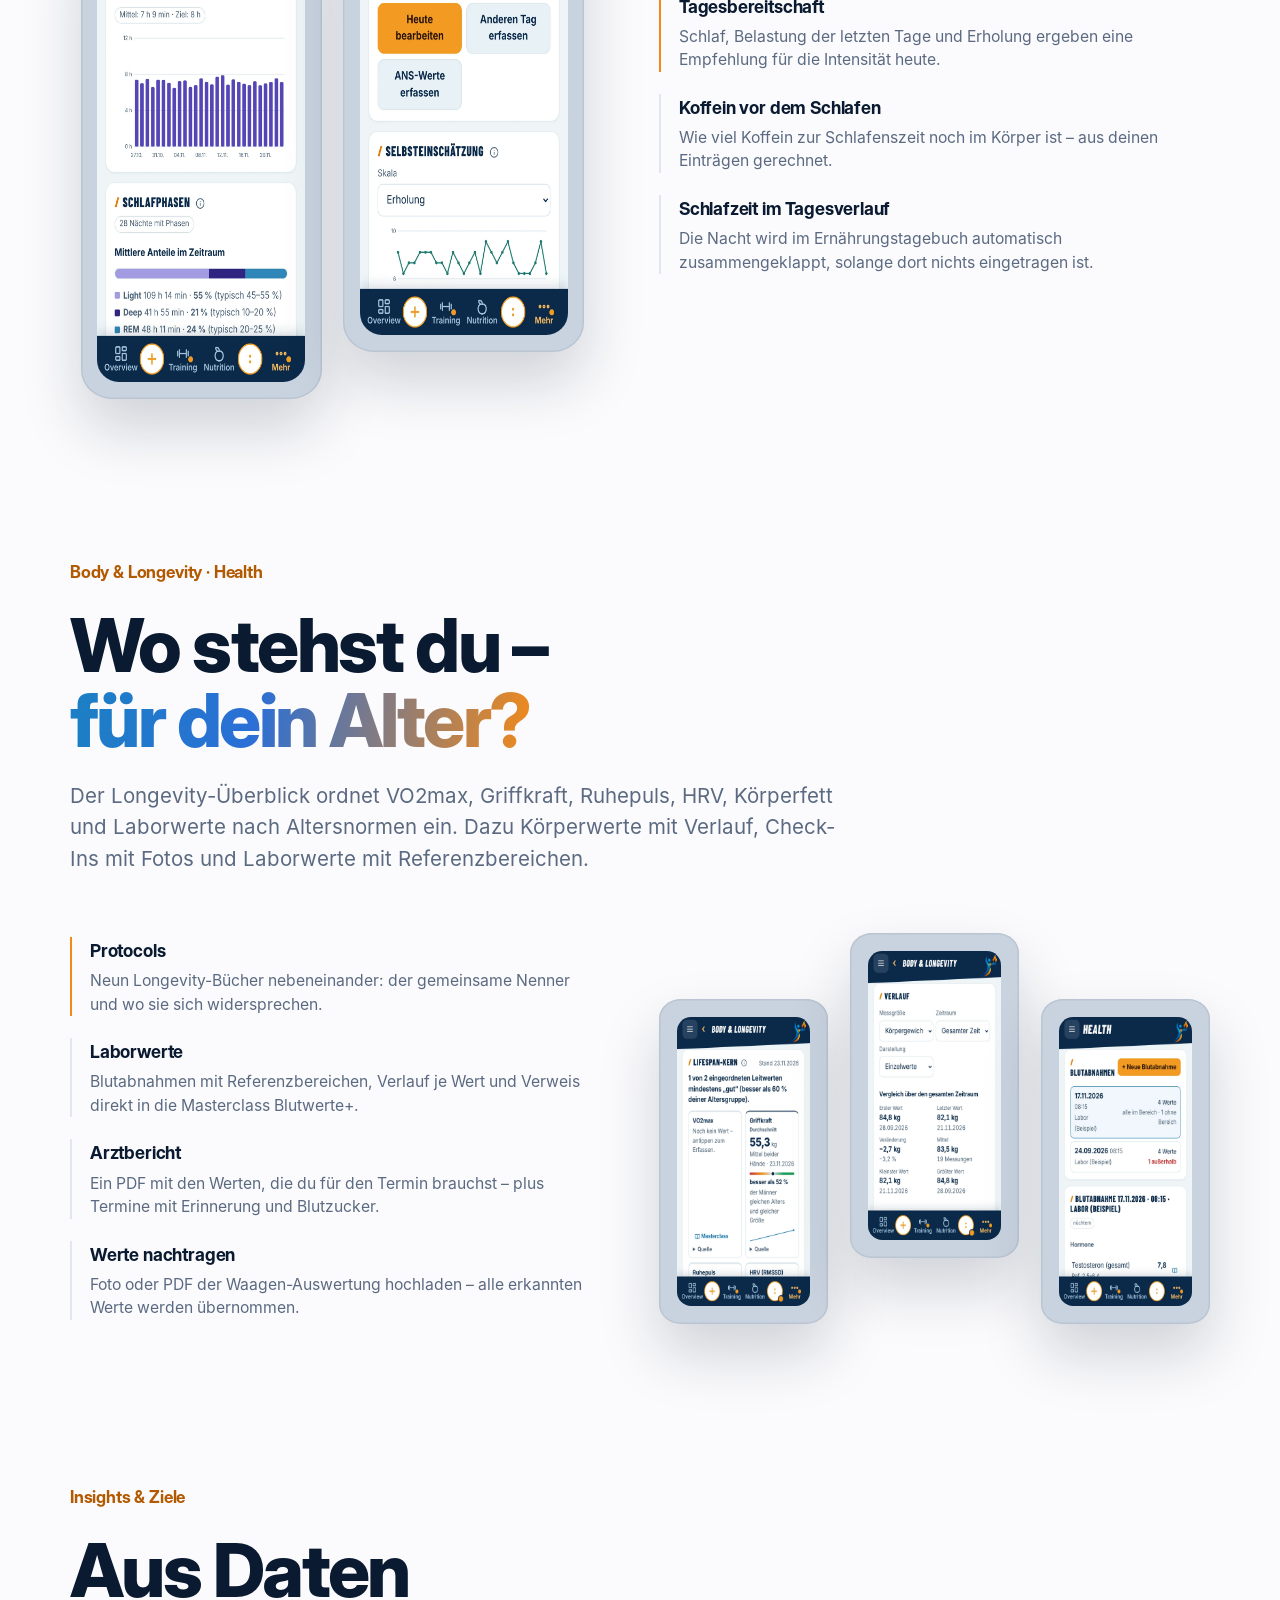
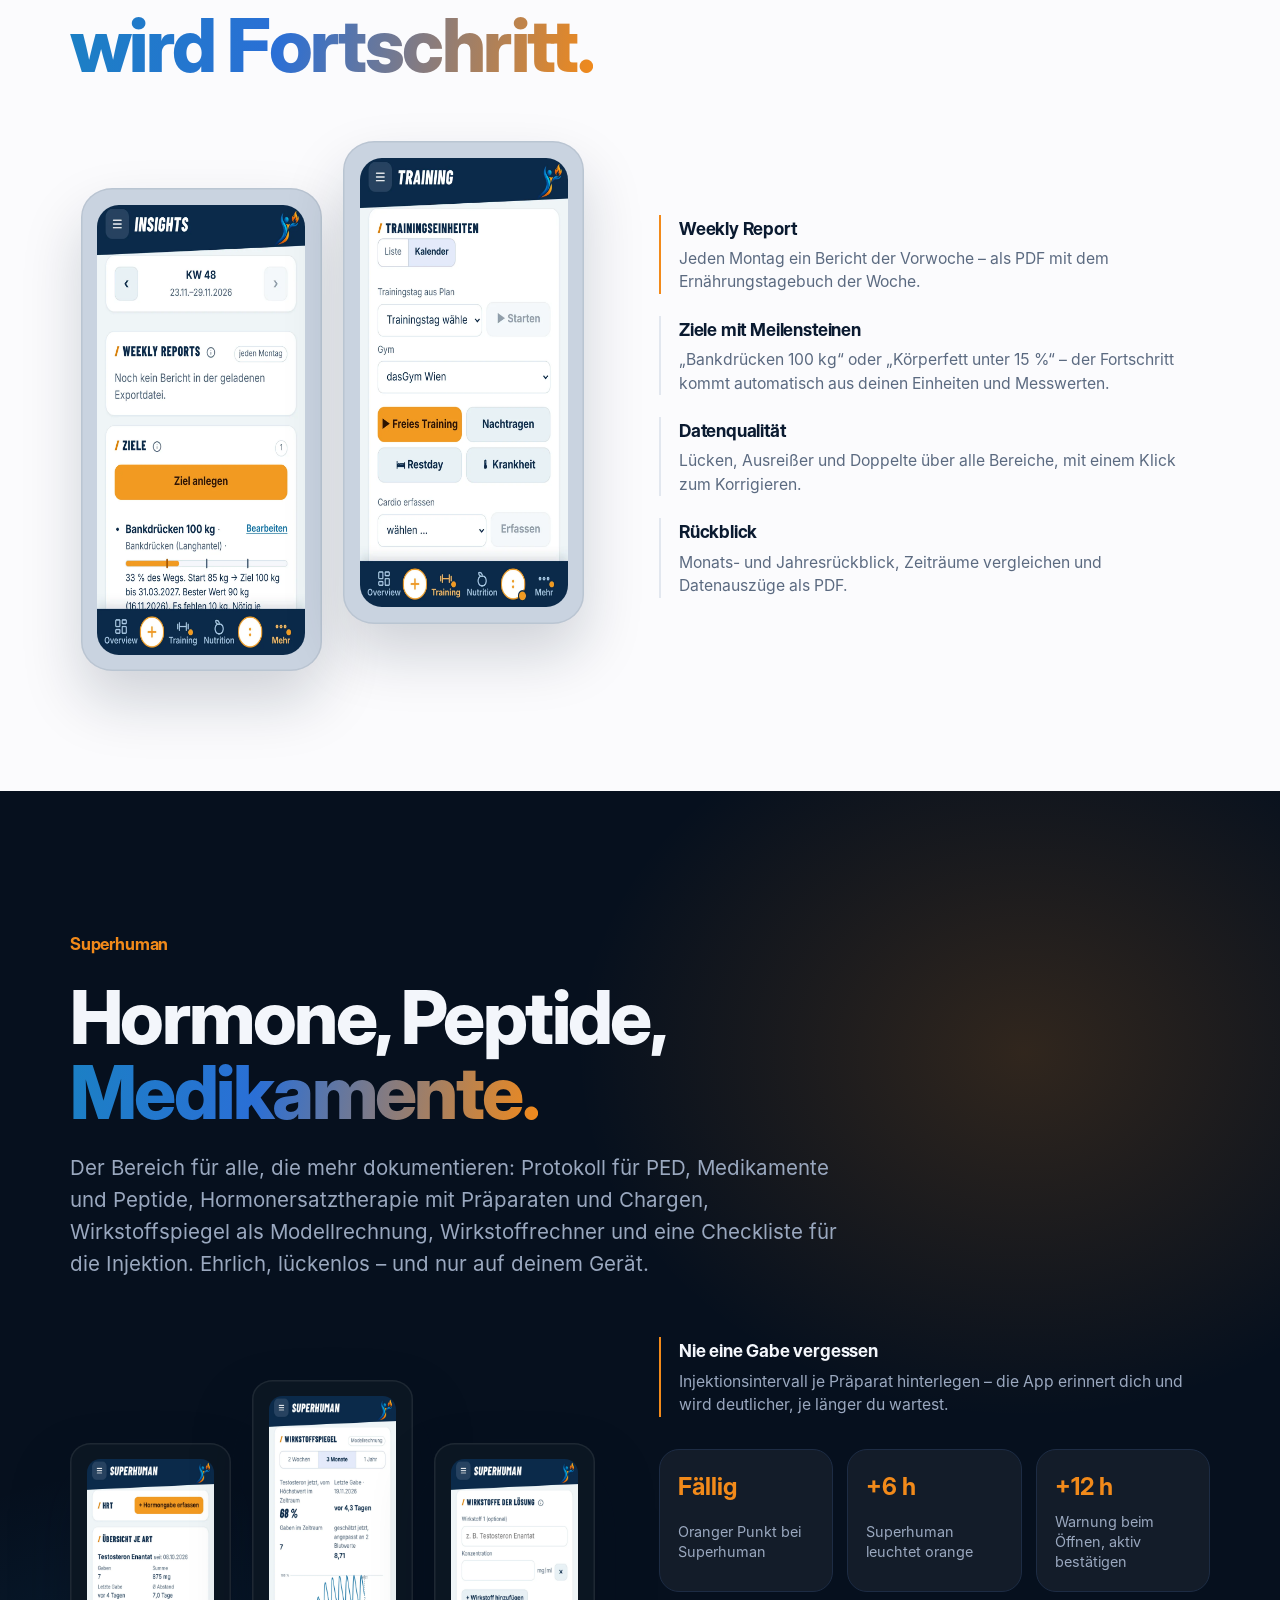
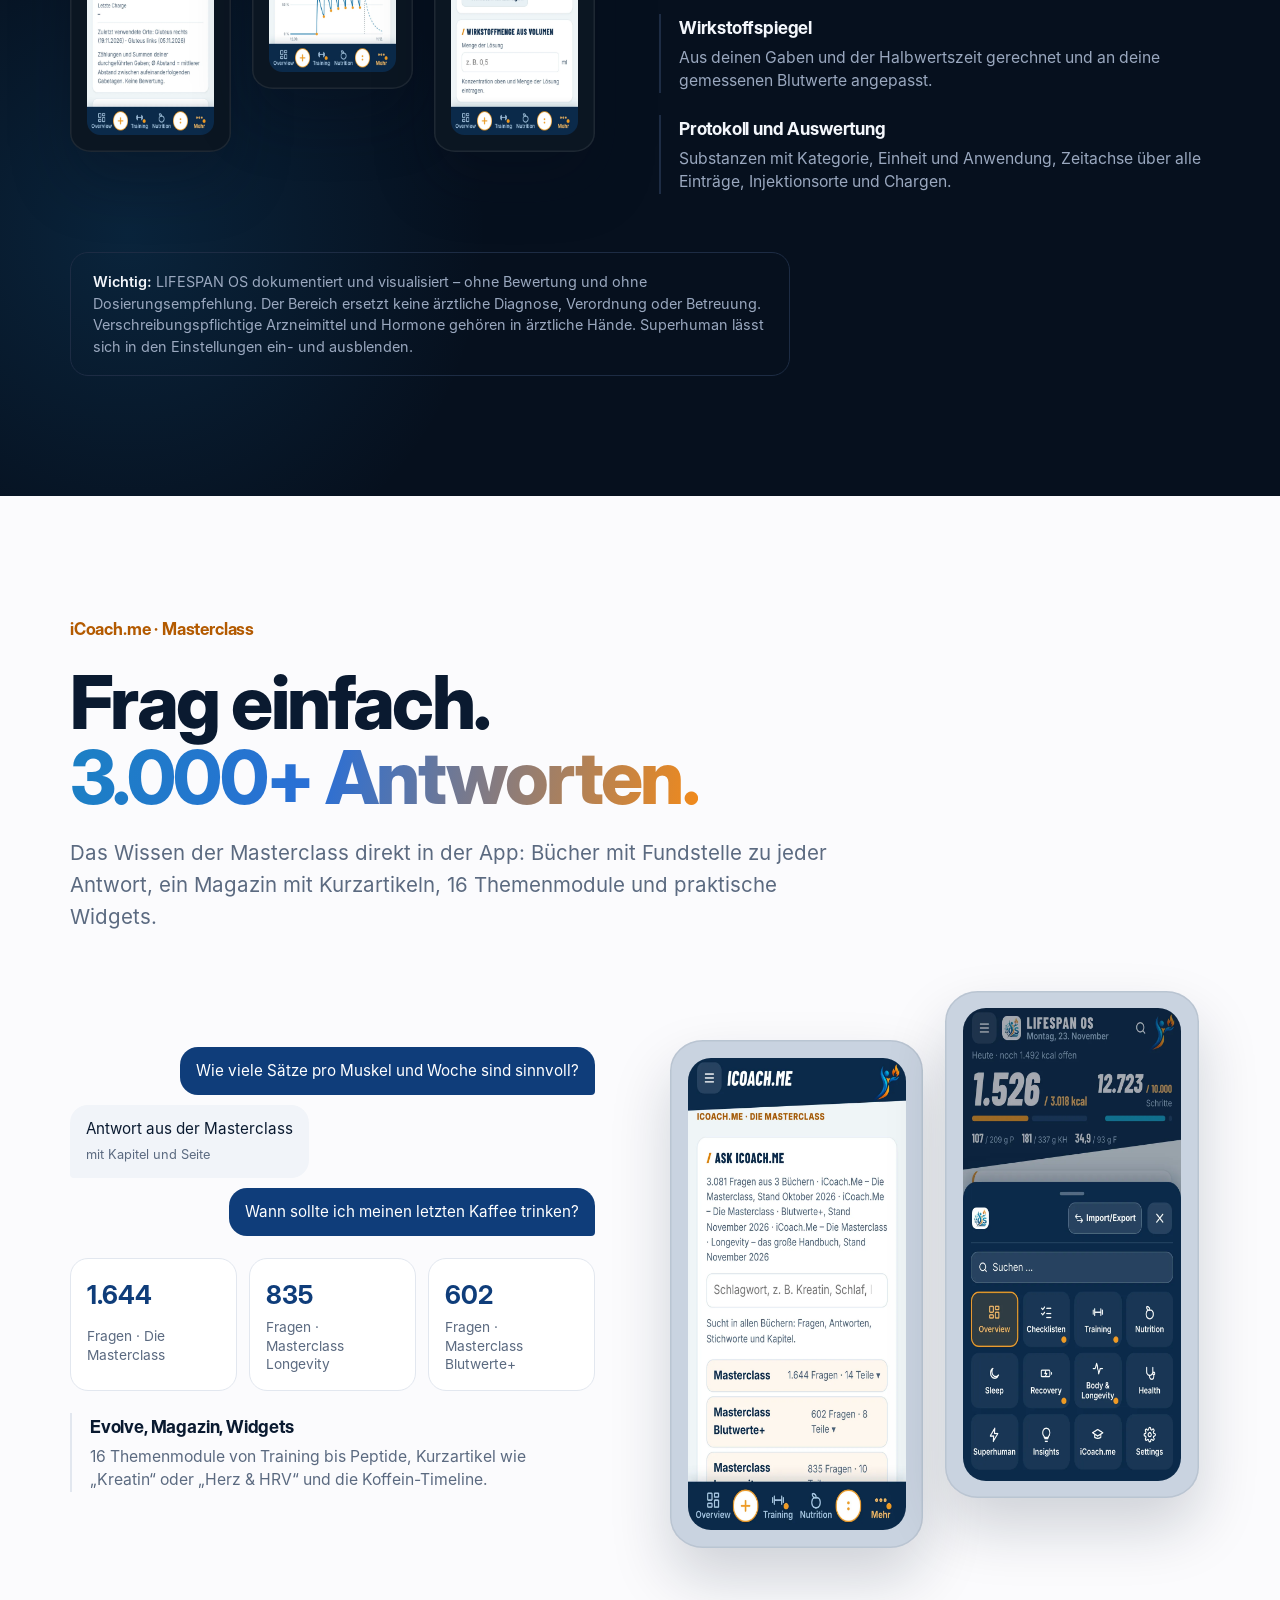
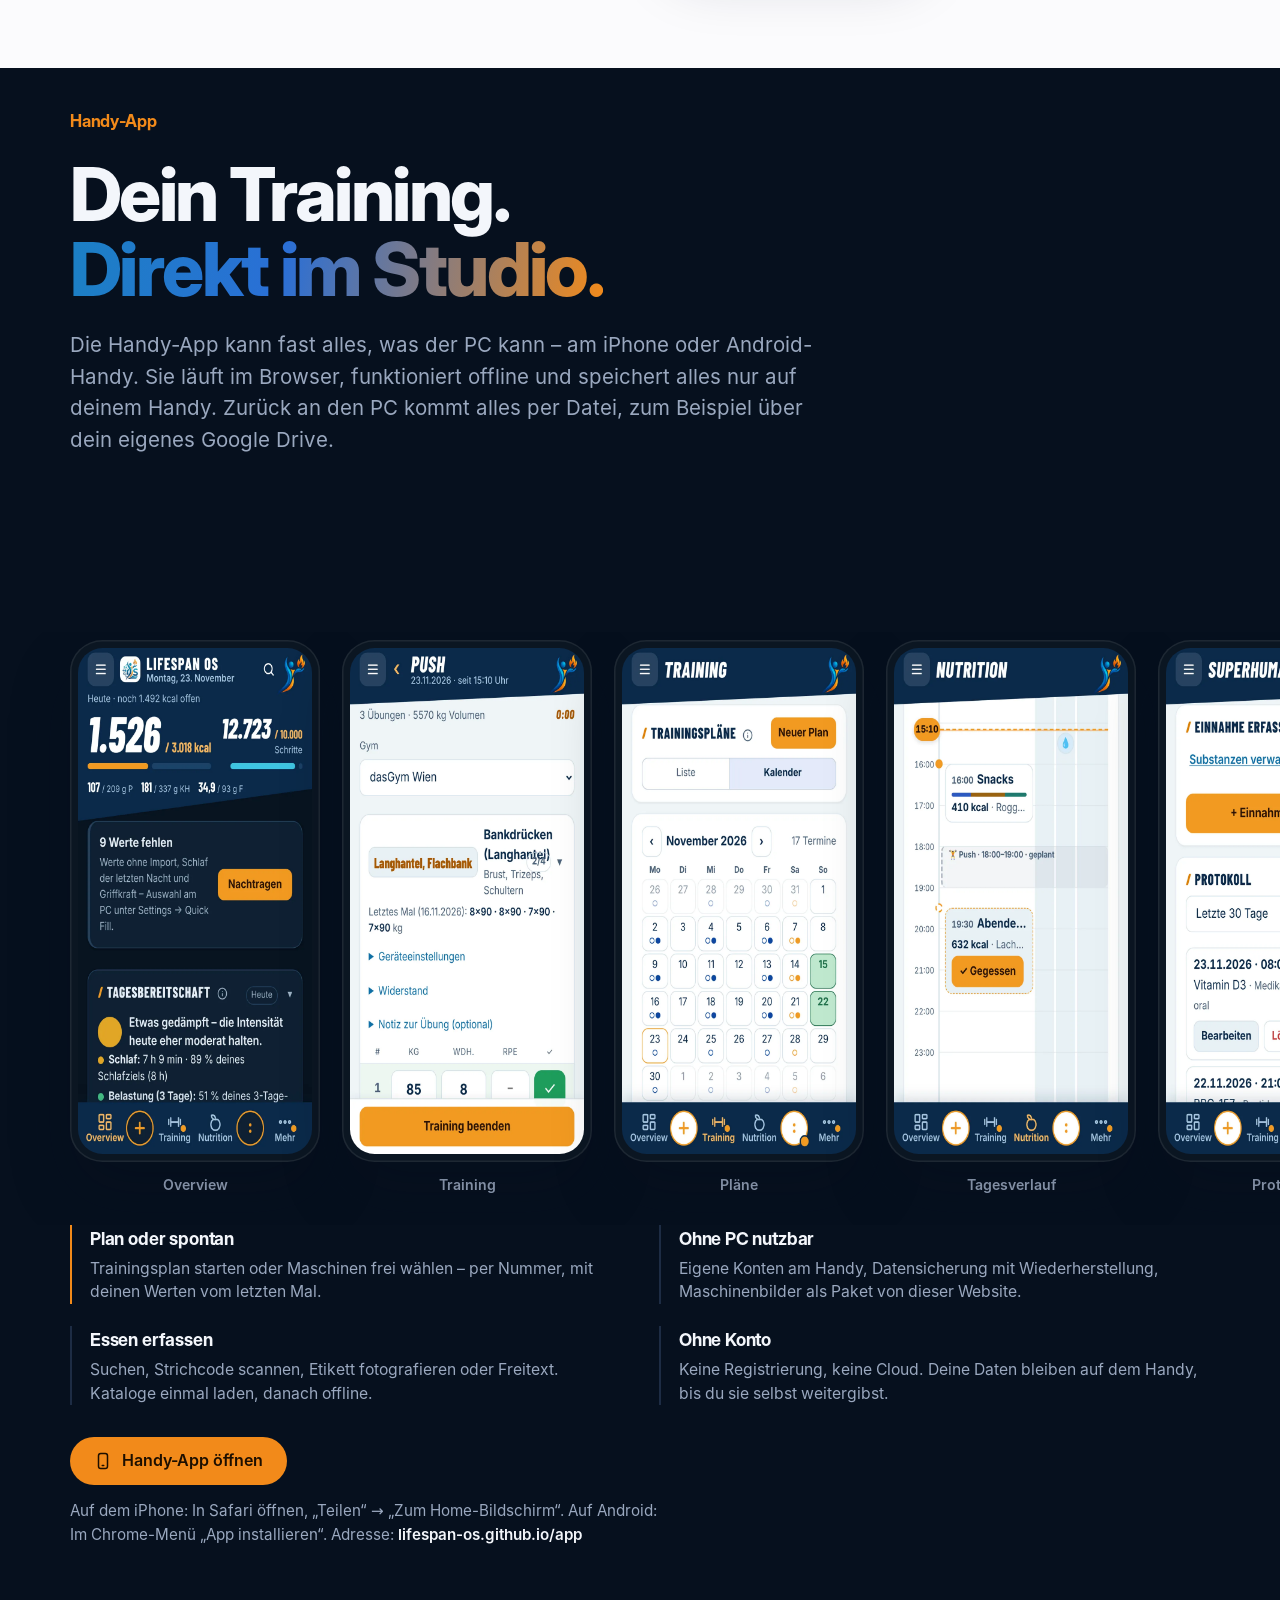
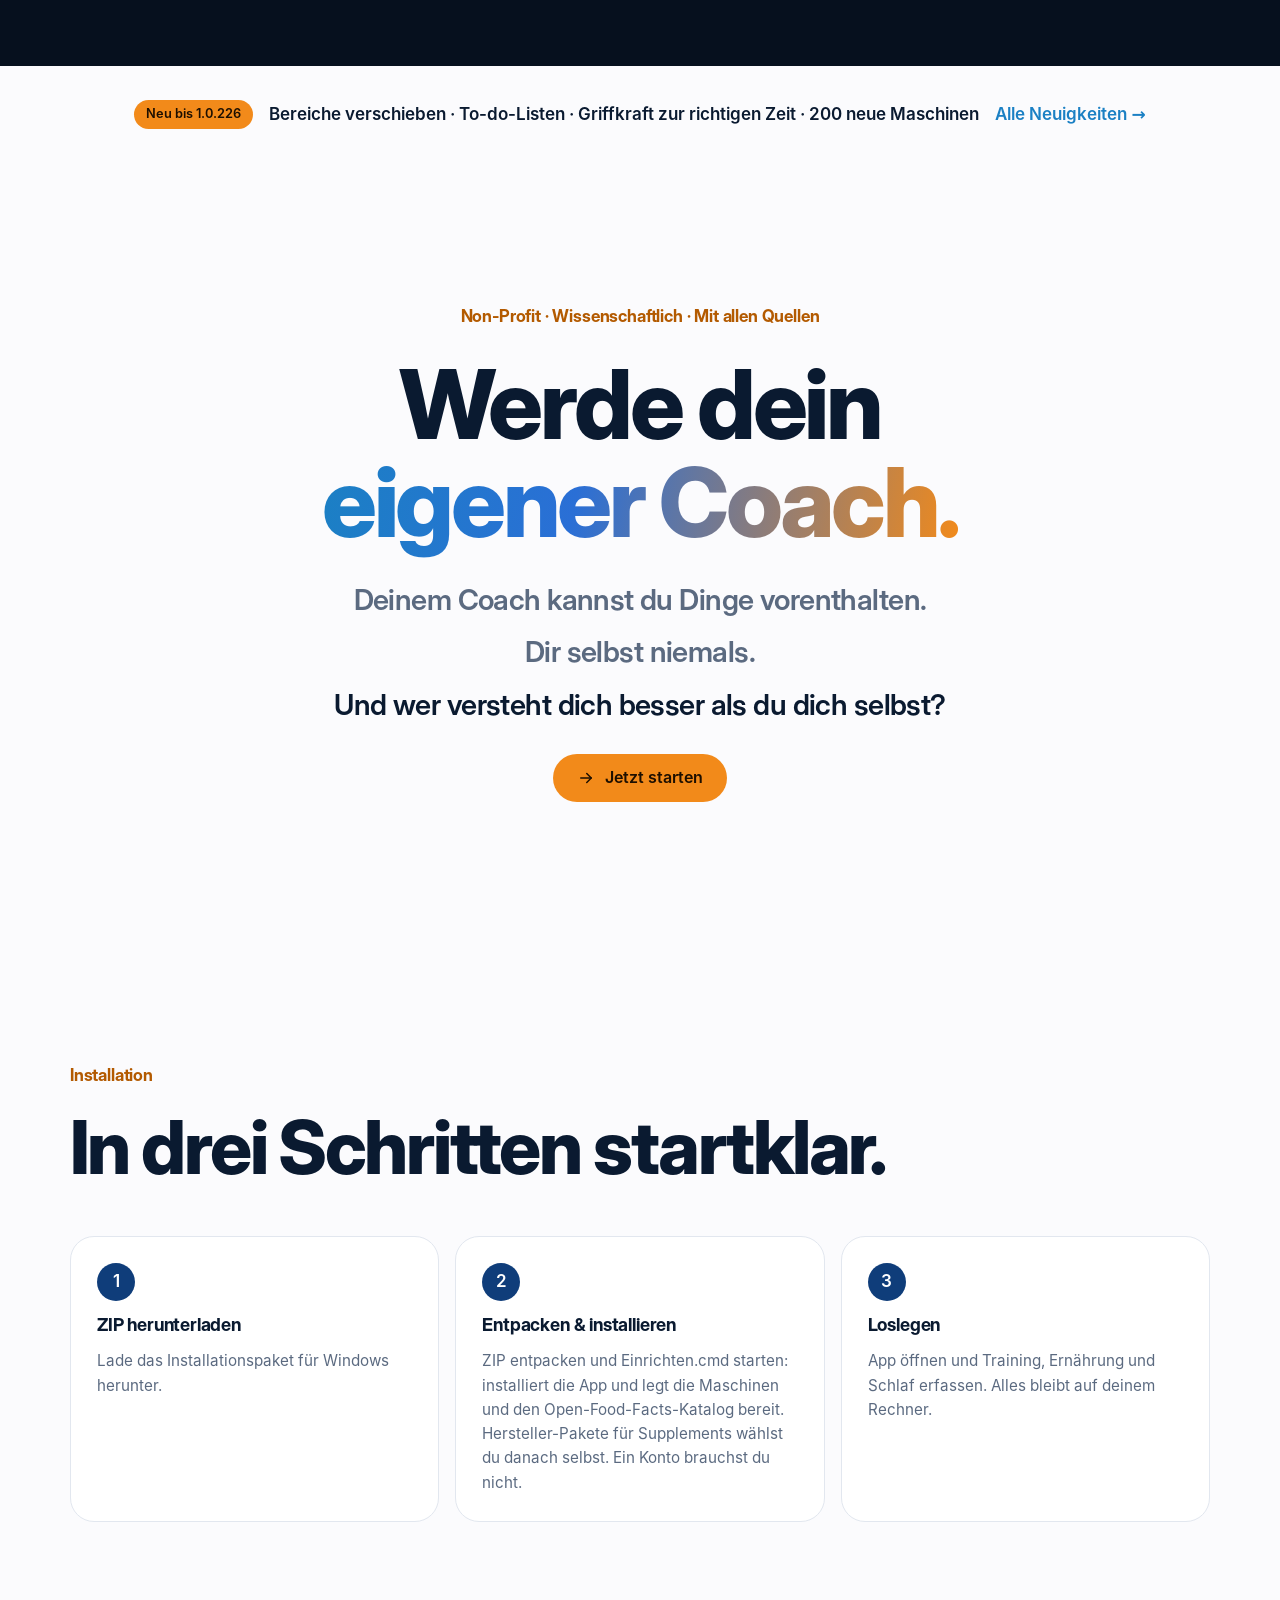
==== commit 887200aa: "Website: Neuigkeiten 1.0.226, 2.600+ Maschinen" ====
--- a/index.html
+++ b/index.html
@@ -338,7 +338,7 @@
 <main id="top">
   <section class="hero">
     <div class="wrap">
-      <p class="np-pill in-hero" style="--d:.05s"><b>Neu</b>Version 1.0.210 · <a href="aenderungen.html">Was ist neu?</a></p>
+      <p class="np-pill in-hero" style="--d:.05s"><b>Neu</b>Version 1.0.226 · <a href="aenderungen.html">Was ist neu?</a></p>
       <img class="hero-logo in-hero" style="--d:.1s" src="media/logo.png" alt="LIFESPAN OS Logo" width="140" height="155">
       <h1 class="in-hero" style="--d:.18s">Power to<span class="l2 grad-text">the people.</span></h1>
       <p class="tagline in-hero" style="--d:.26s">Die App, die sich um dein Leben herum entwickelt.</p>
@@ -365,7 +365,7 @@
 
   <section class="stats" aria-label="LIFESPAN OS in Zahlen">
     <div class="wrap">
-      <div class="stat reveal"><b data-count="2400" data-plus>2.400+</b><span>Maschinen mit Bildern</span></div>
+      <div class="stat reveal"><b data-count="2600" data-plus>2.600+</b><span>Maschinen mit Bildern</span></div>
       <div class="stat reveal" style="--d:.06s"><b data-count="250000" data-plus>250.000+</b><span>Lebensmittel</span></div>
       <div class="stat reveal" style="--d:.12s"><b data-count="4600" data-plus>4.600+</b><span>Supplements in Hersteller-Paketen</span></div>
       <div class="stat reveal" style="--d:.18s"><b data-count="724">724</b><span>Nährstoffe</span></div>
@@ -412,7 +412,7 @@
     <div class="wrap">
       <p class="eyebrow reveal">Training &amp; Maschinen</p>
       <h2 class="reveal">Jede Maschine.<br><span class="grad-text">Jeder Muskel.</span></h2>
-      <p class="lead reveal">Über 2.400 Maschinen nach Hersteller, mit Bildern und Muskelzuordnung. Deine Pläne als Kalender, deine Einheiten auf der Muskel-Körperkarte – und im Studio einfach die Nummer der Maschine eintippen.</p>
+      <p class="lead reveal">Über 2.600 Maschinen nach Hersteller und Serie, mit Bildern und Muskelzuordnung. Deine Pläne als Kalender, deine Einheiten auf der Muskel-Körperkarte – und im Studio einfach die Nummer der Maschine eintippen.</p>
       <div class="split">
         <div class="phones reveal">
           <div class="phone light"><img src="media/app-workout.webp" alt="Laufendes Training: Bankdrücken mit Sätzen, Gewicht, Wiederholungen und Haken" width="390" height="844" loading="lazy"></div>
@@ -423,7 +423,7 @@
           <div class="reveal"><h3>Im Studio</h3><p>Plan starten oder frei trainieren, Maschine per Nummer, Werte vom letzten Mal, Satz abhaken – der Pausentimer startet von selbst.</p></div>
           <div class="reveal"><h3>Muskel-Körperkarte</h3><p>Männliches und weibliches Modell, Vorder- und Rückseite. Sätze werden nach Muskelfokus verteilt, Cardio zählt mit.</p></div>
           <div class="reveal"><h3>Meine Gyms</h3><p>Studios mit Gerätenummern, Zutrittskarte und Kontakt – oder ein fertiges <a href="studios.html">Studio-Paket</a> übernehmen.</p></div>
-          <div class="reveal plain"><div class="chips"><span>gym80</span><span>Eleiko</span><span>Hammer Strength</span><span>Panatta</span><span>Technogym</span><span>Cybex</span><span>Nautilus</span><span>Atlantis</span><span>EliteFTS</span><span>Gymleco</span></div></div>
+          <div class="reveal plain"><div class="chips"><span>gym80</span><span>Eleiko</span><span>Hammer Strength</span><span>Panatta</span><span>Technogym</span><span>Cybex</span><span>Nautilus</span><span>MedX</span><span>Rogers Pendulum</span><span>Atlantis</span><span>EliteFTS</span><span>Gymleco</span></div></div>
         </div>
       </div>
       <div class="shot-pc reveal" style="margin-top:48px">
@@ -614,7 +614,7 @@
 
   <section class="newbar">
     <div class="wrap reveal">
-      <a href="aenderungen.html"><span class="tag">Neu bis 1.0.210</span><span>Mahlzeit erfassen · Tagesverlauf zum Ziehen · Overview „Reduziert“ · Gyms teilen</span><span class="arrow">Alle Neuigkeiten →</span></a>
+      <a href="aenderungen.html"><span class="tag">Neu bis 1.0.226</span><span>Bereiche verschieben · To-do-Listen · Griffkraft zur richtigen Zeit · 200 neue Maschinen</span><span class="arrow">Alle Neuigkeiten →</span></a>
     </div>
   </section>
 
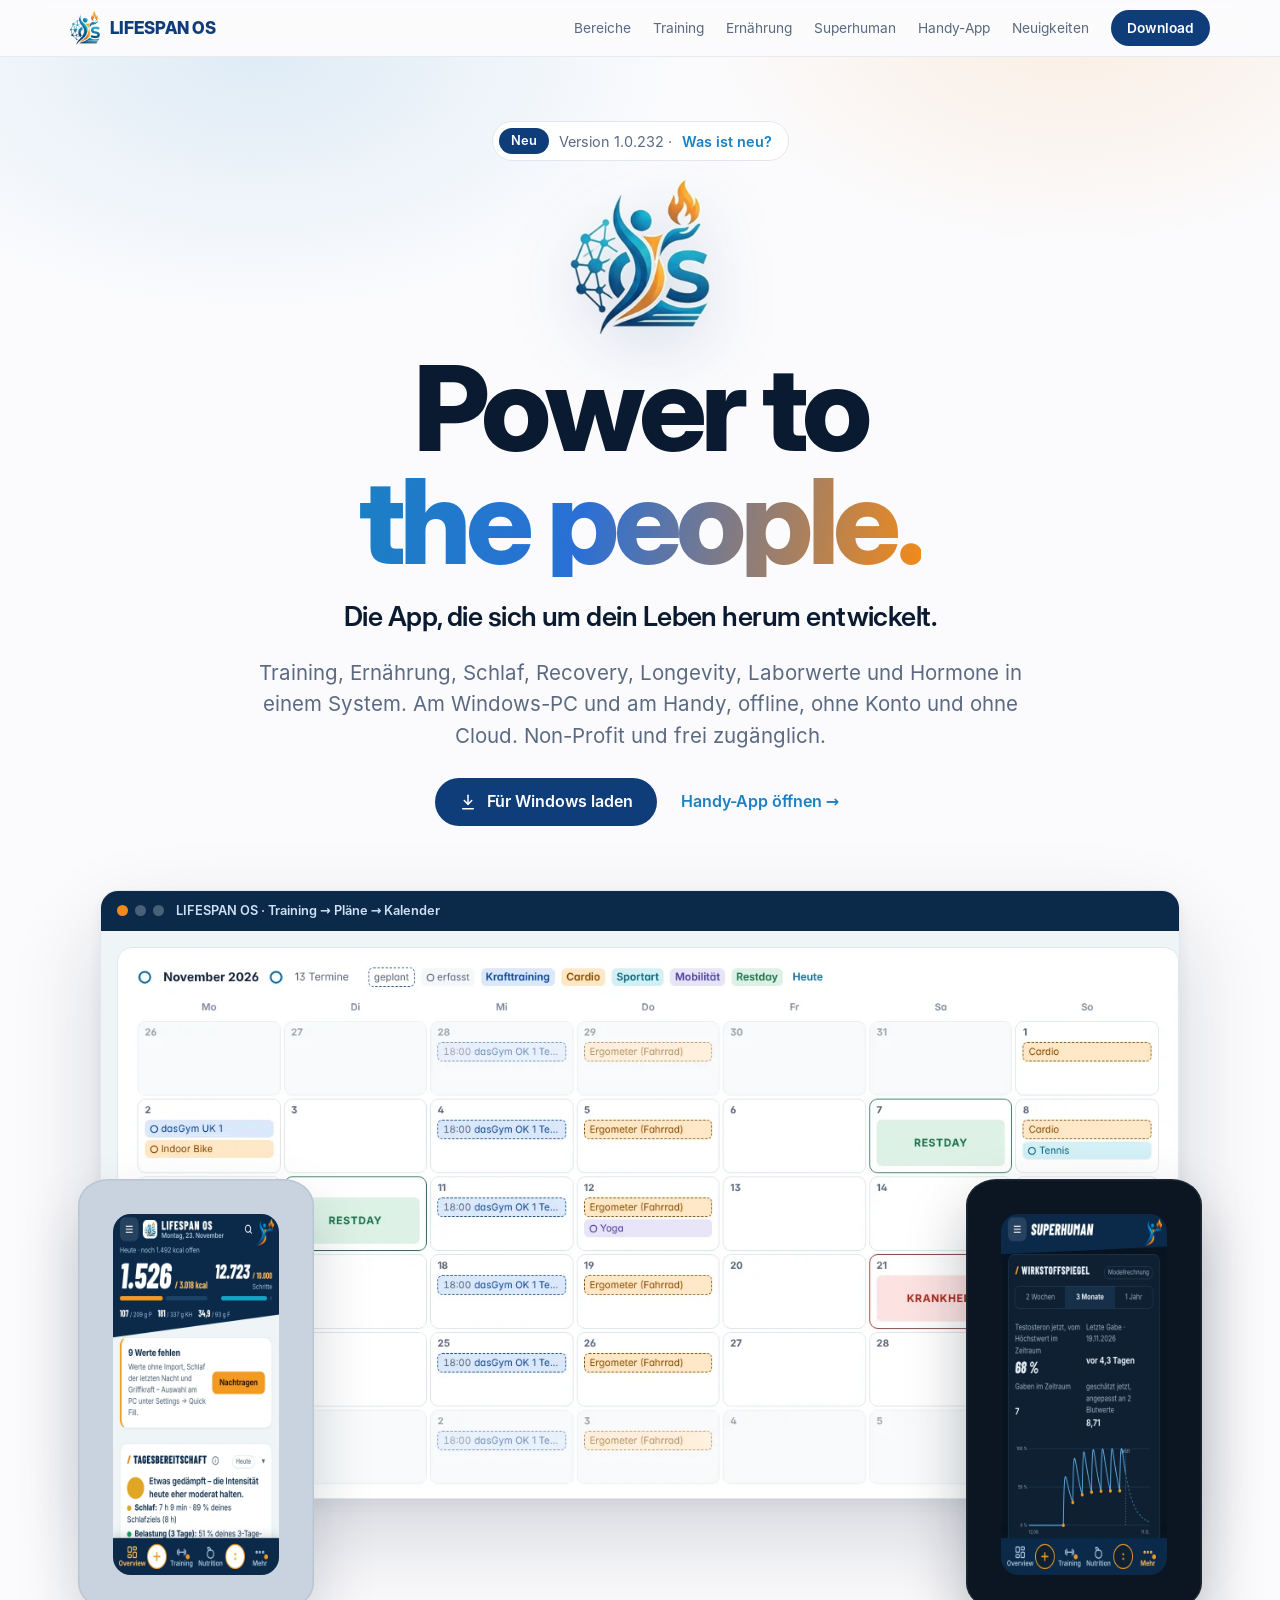
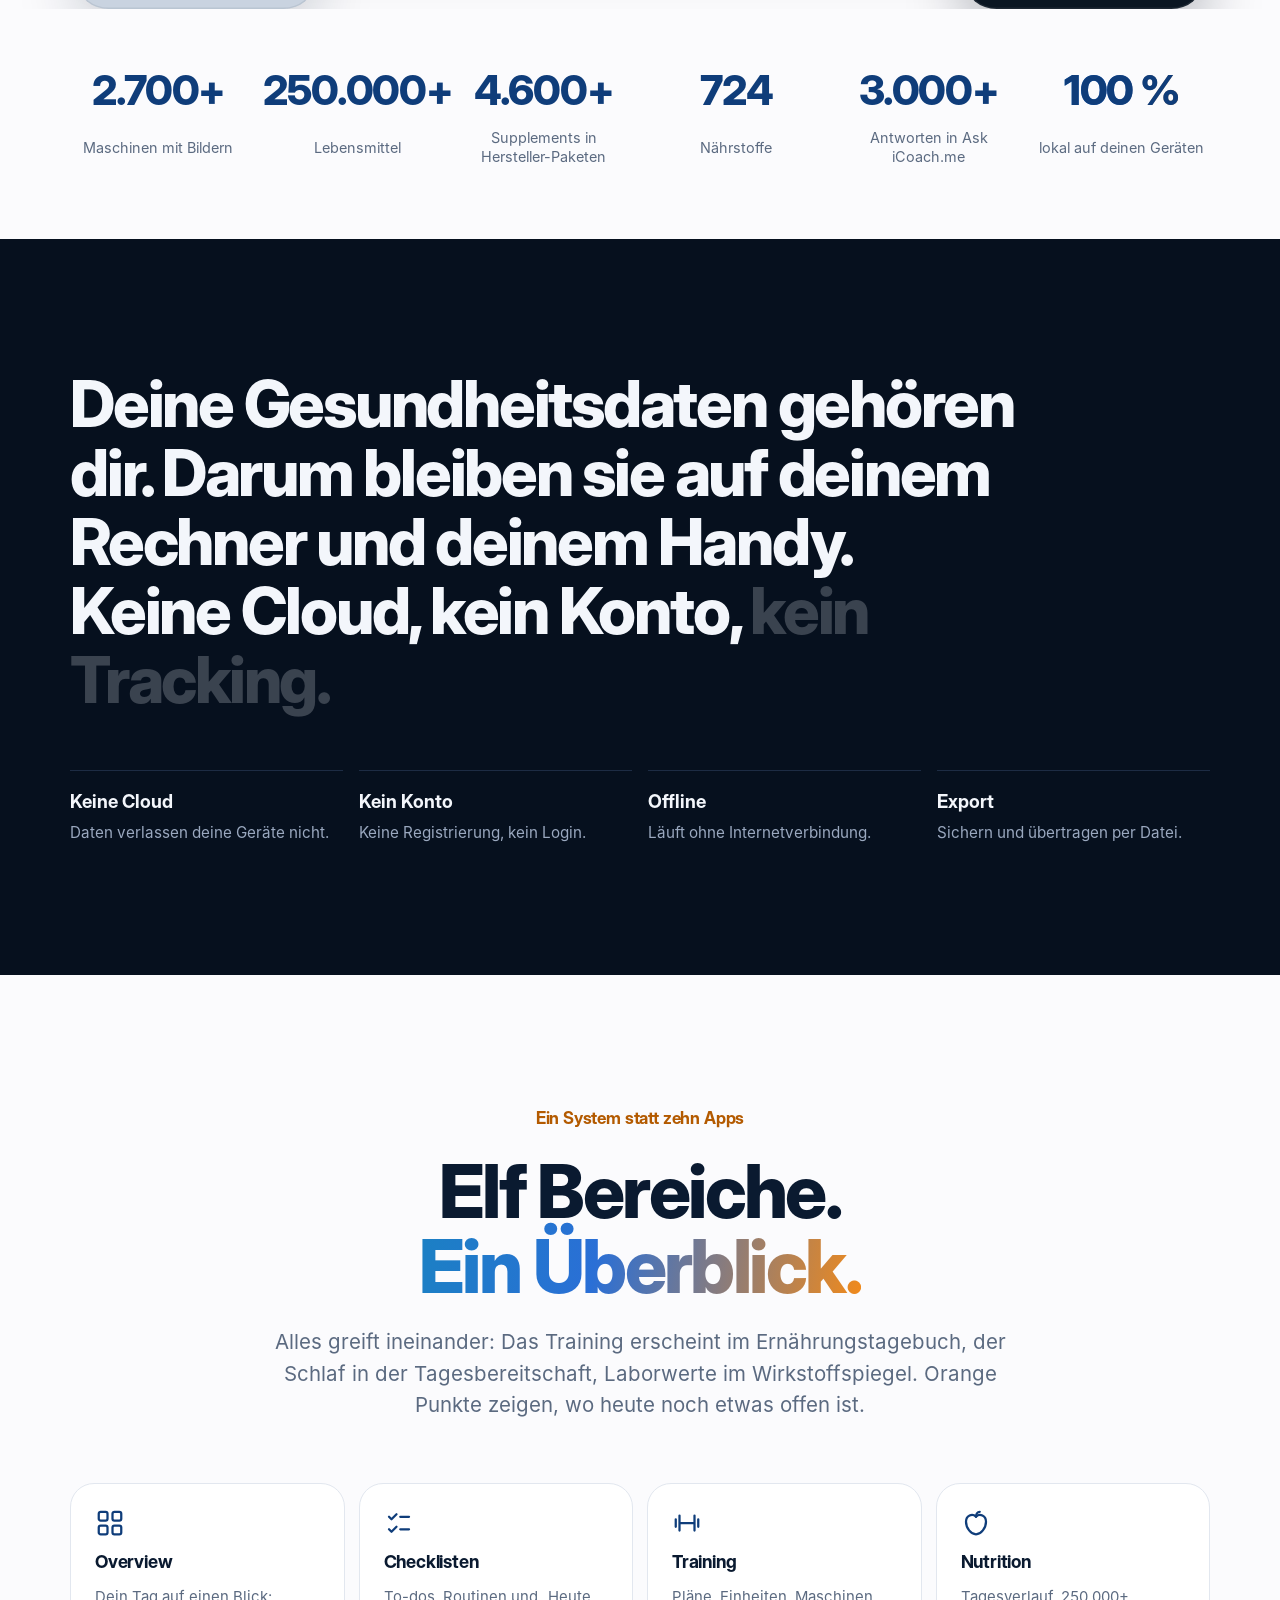
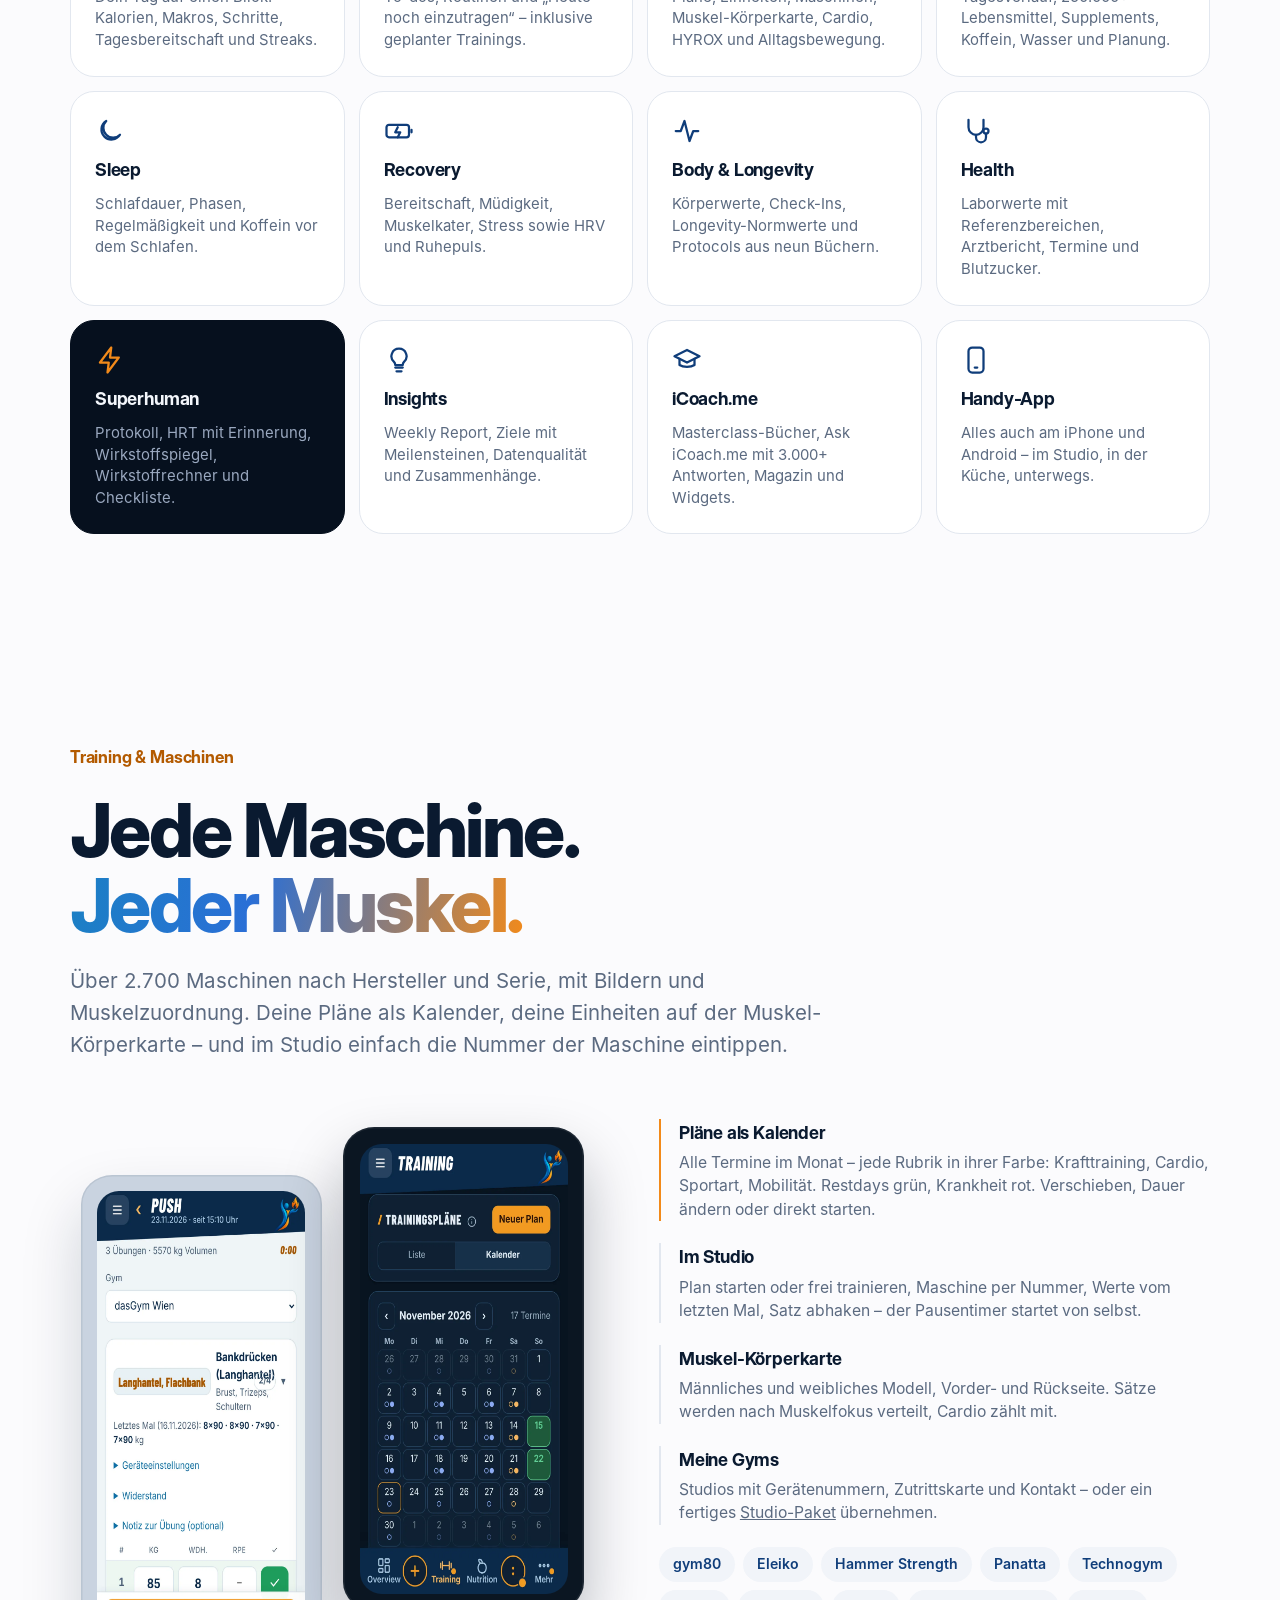
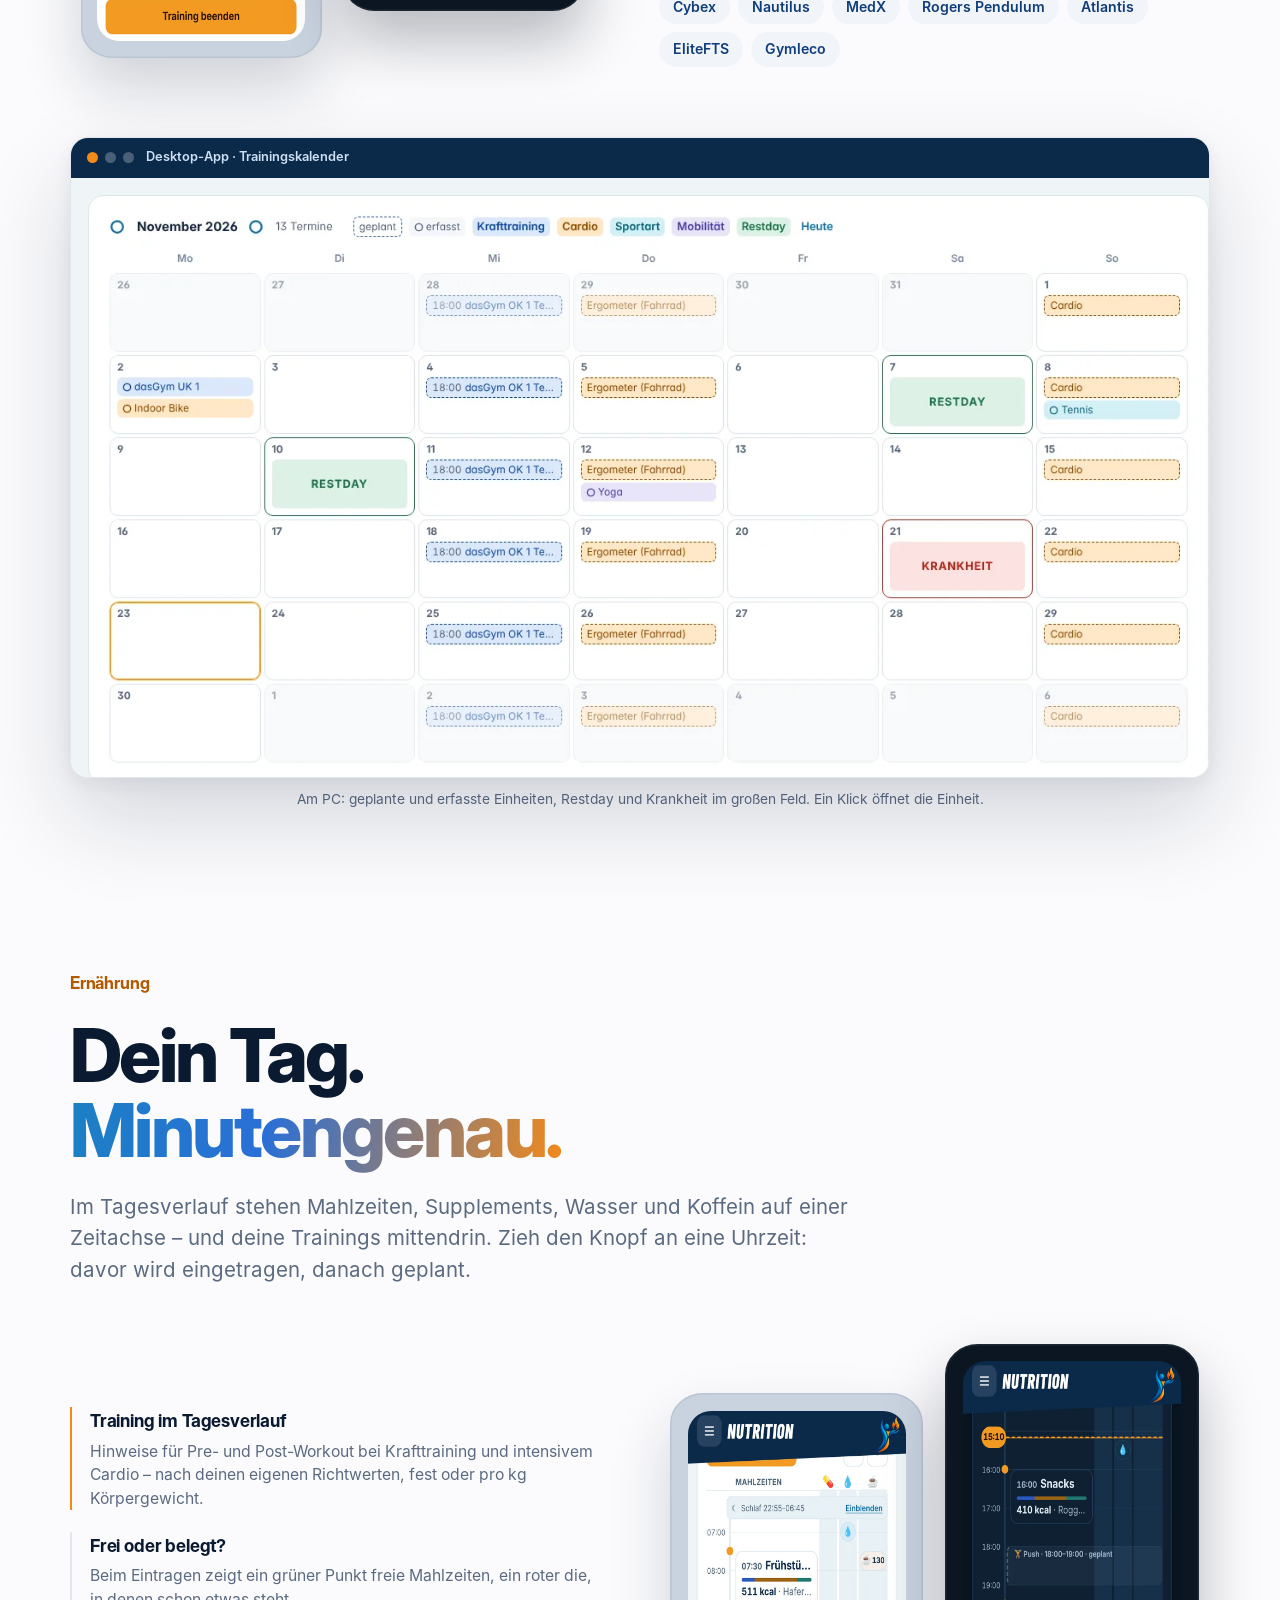
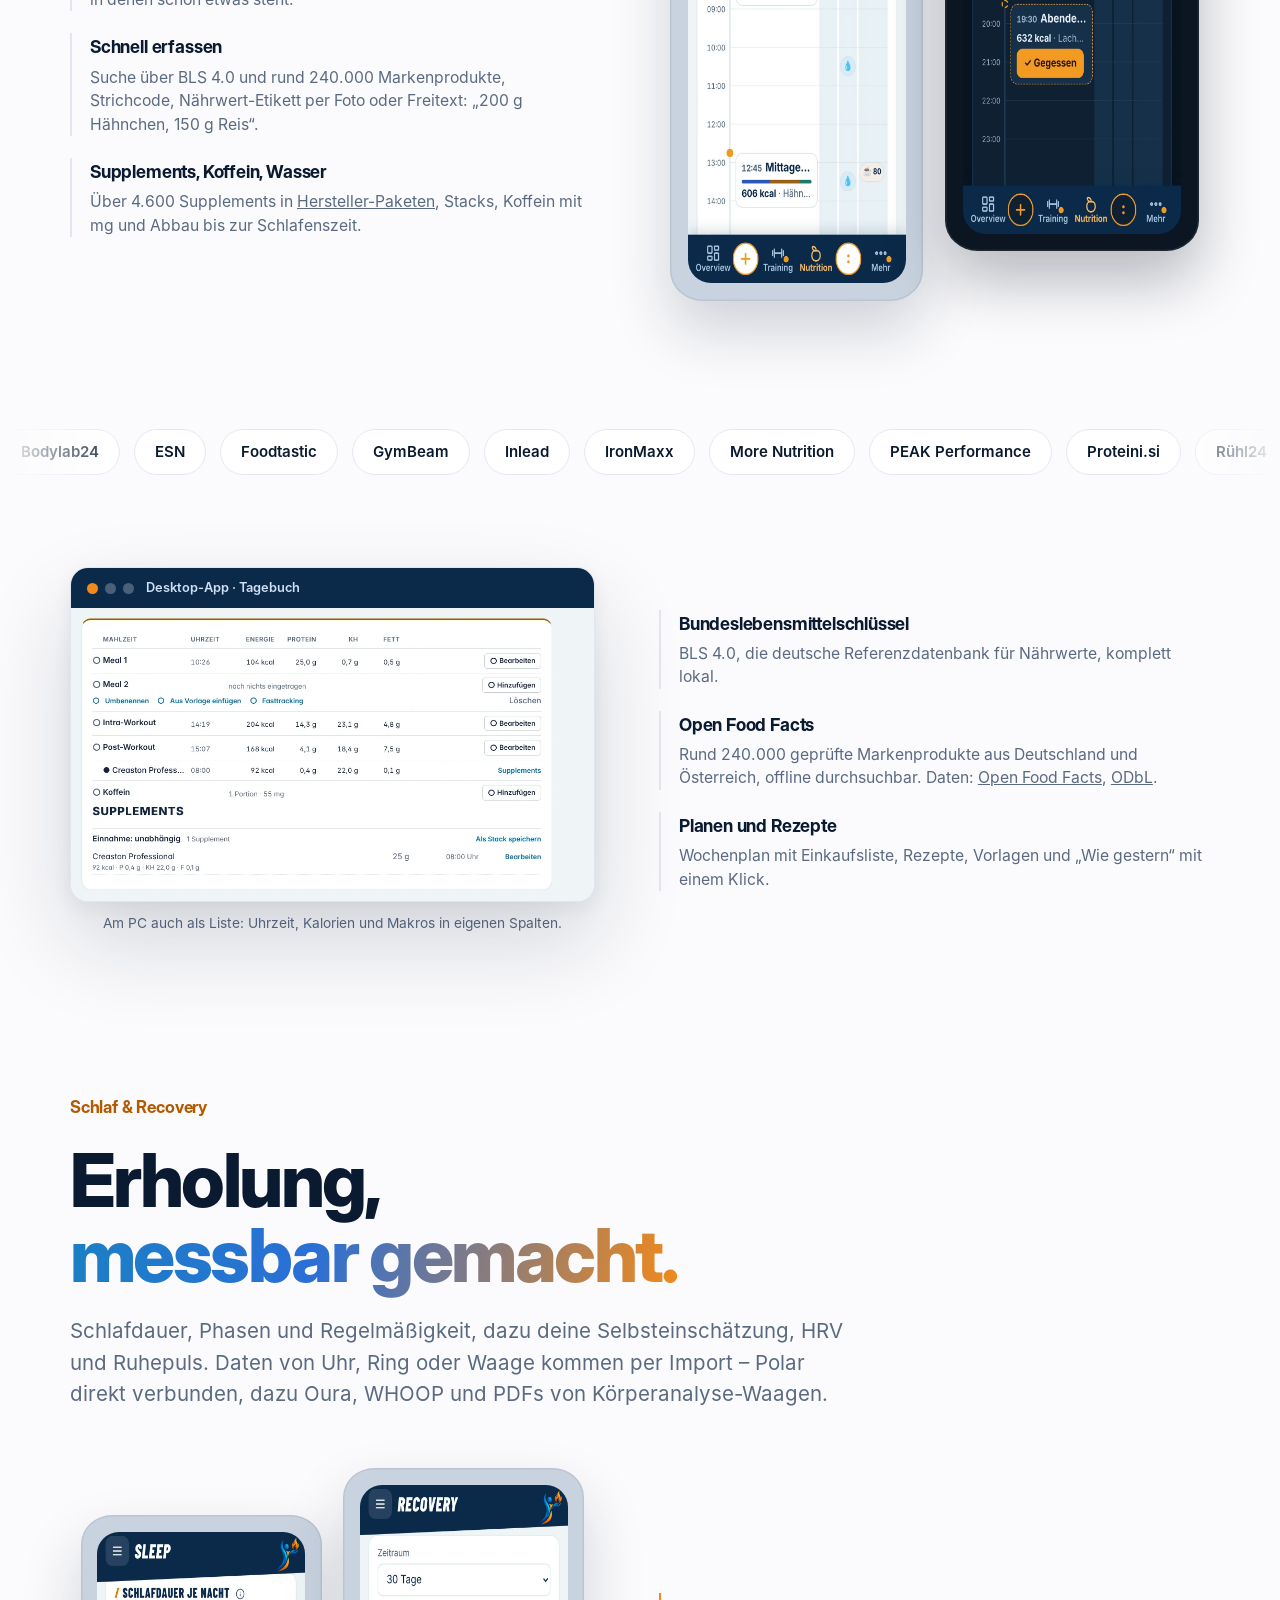
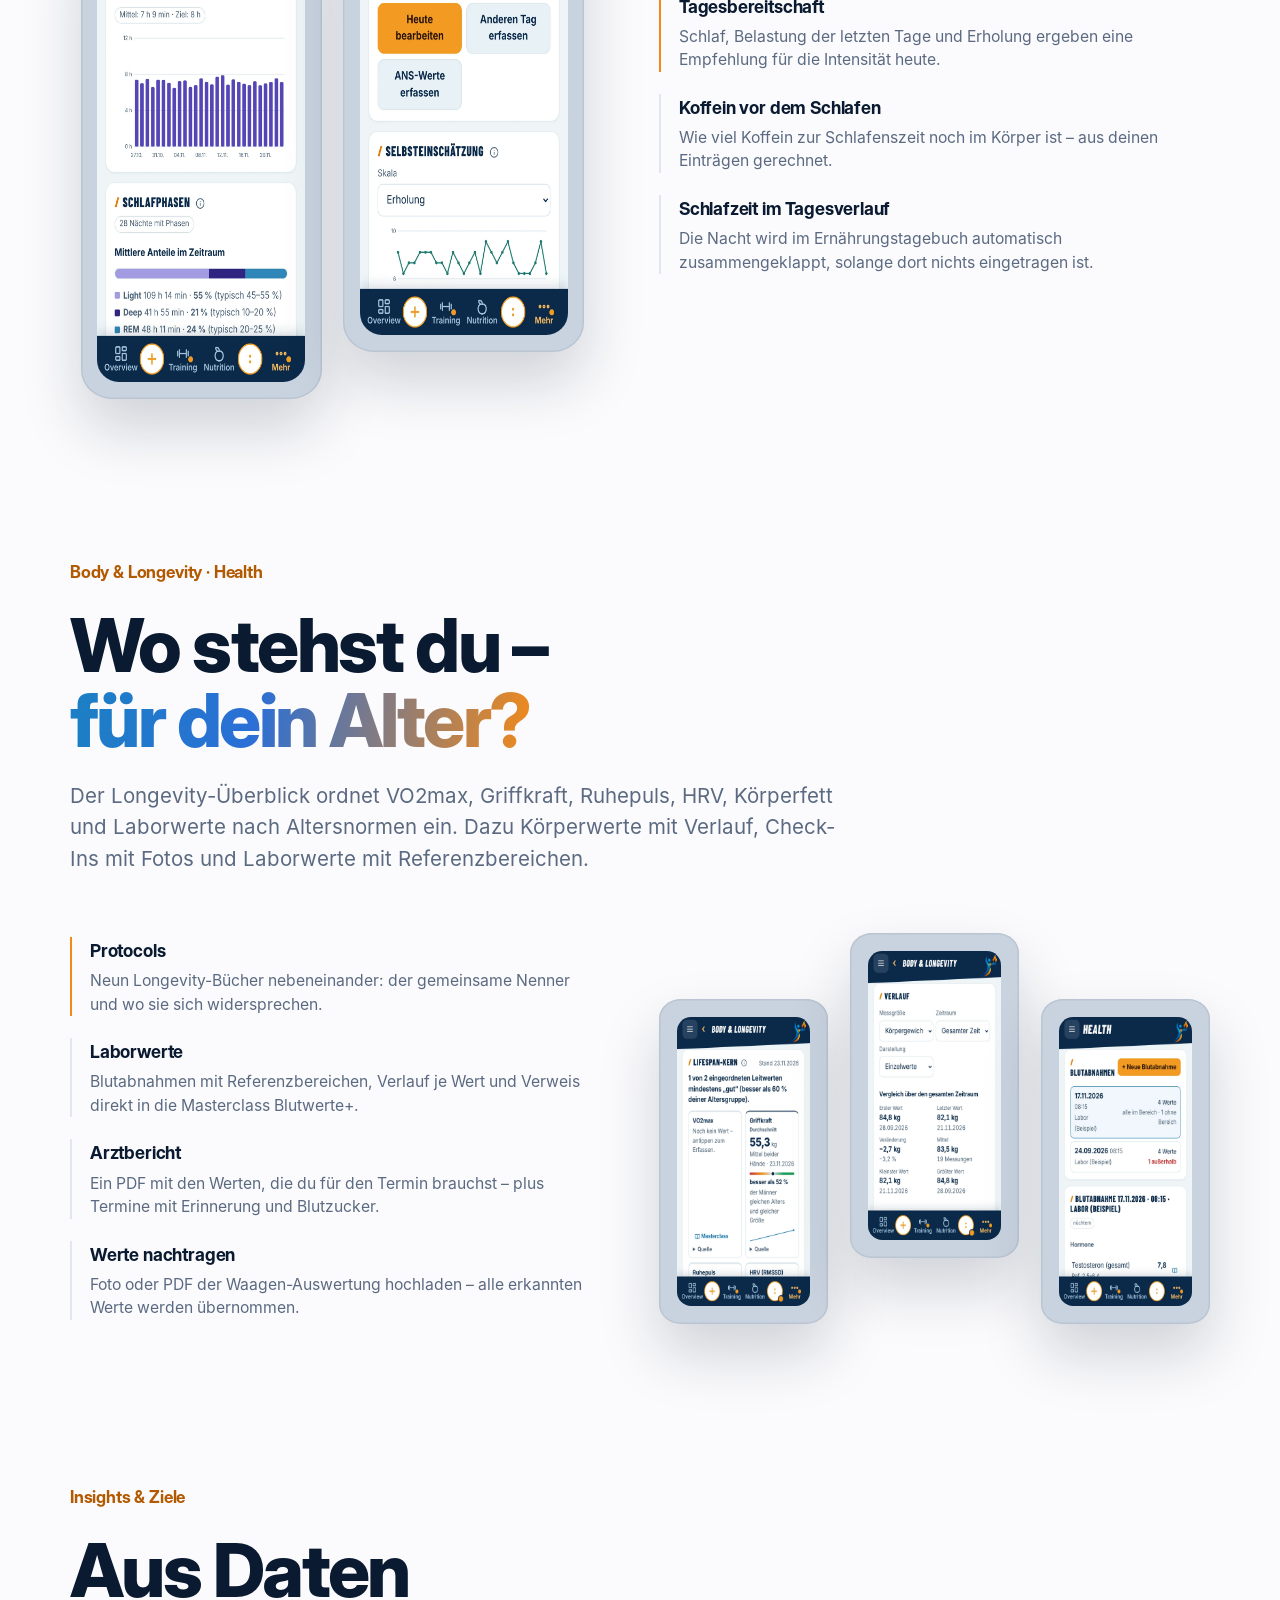
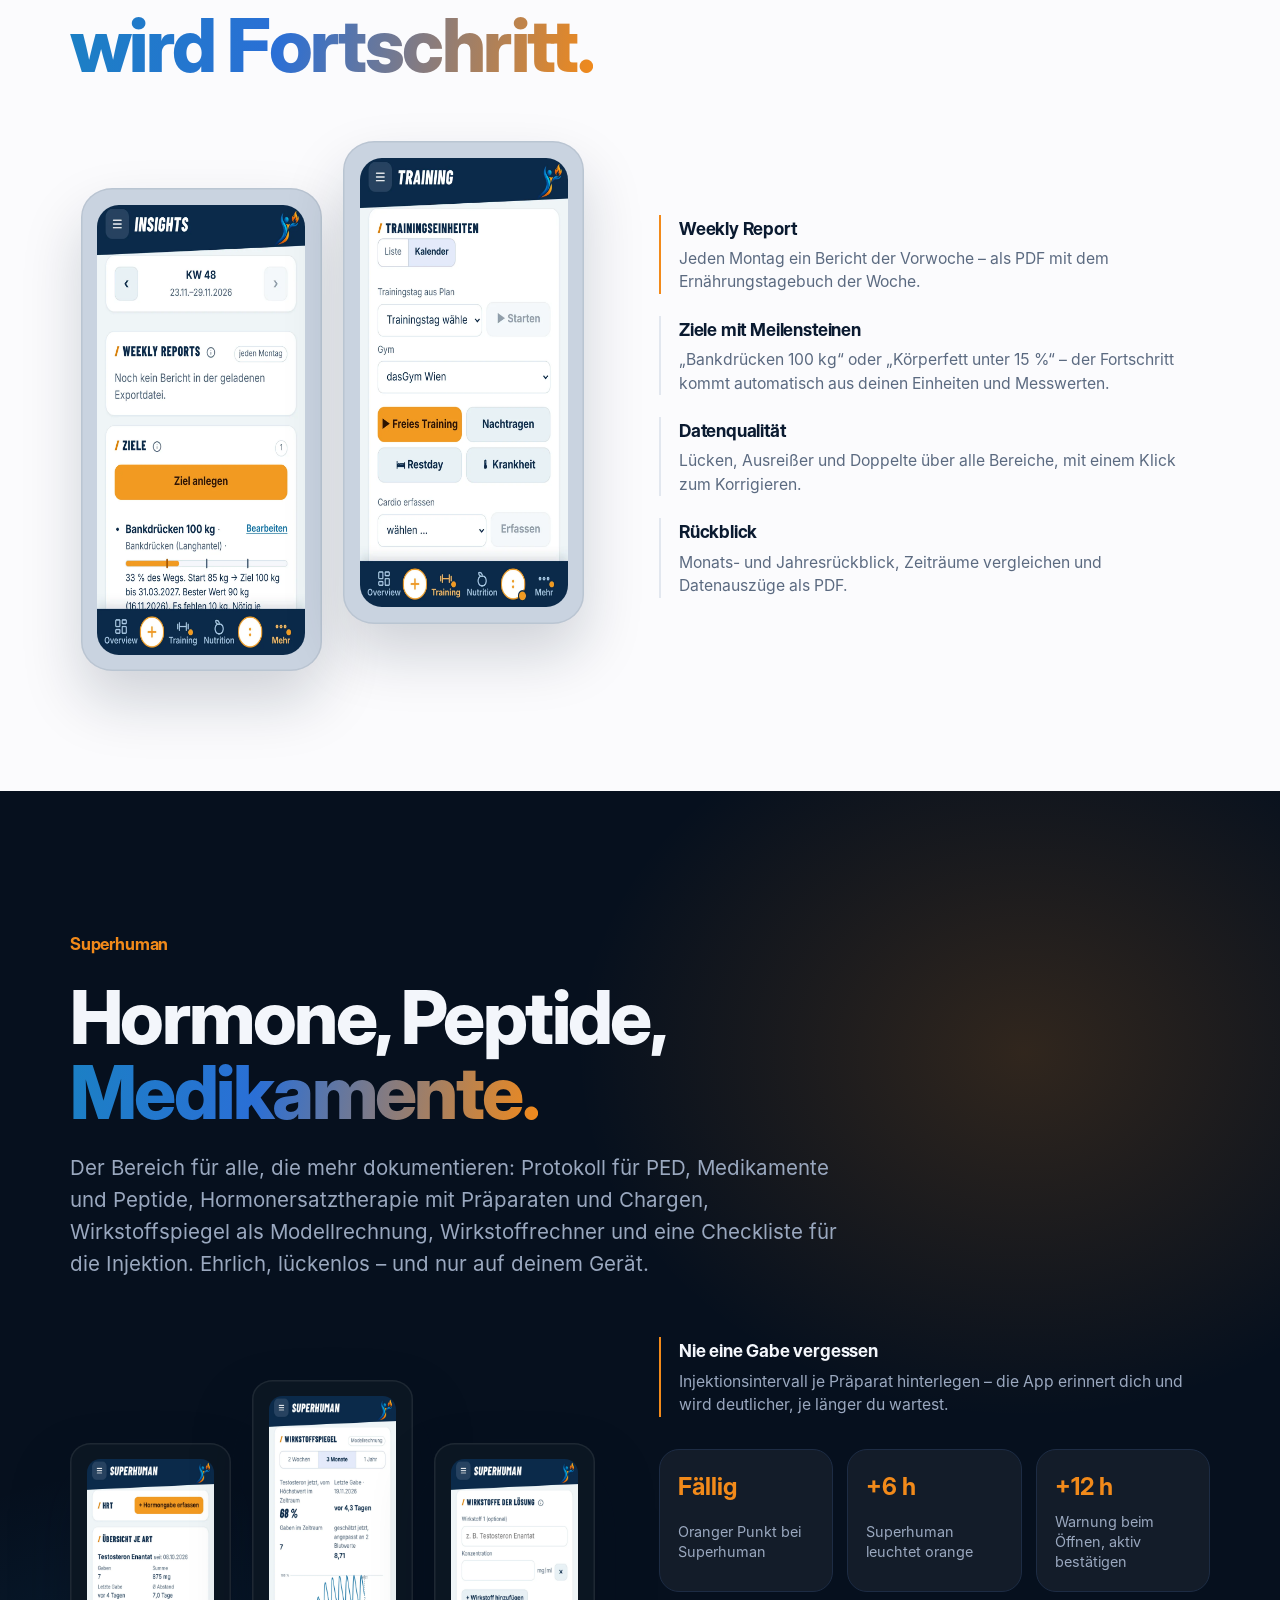
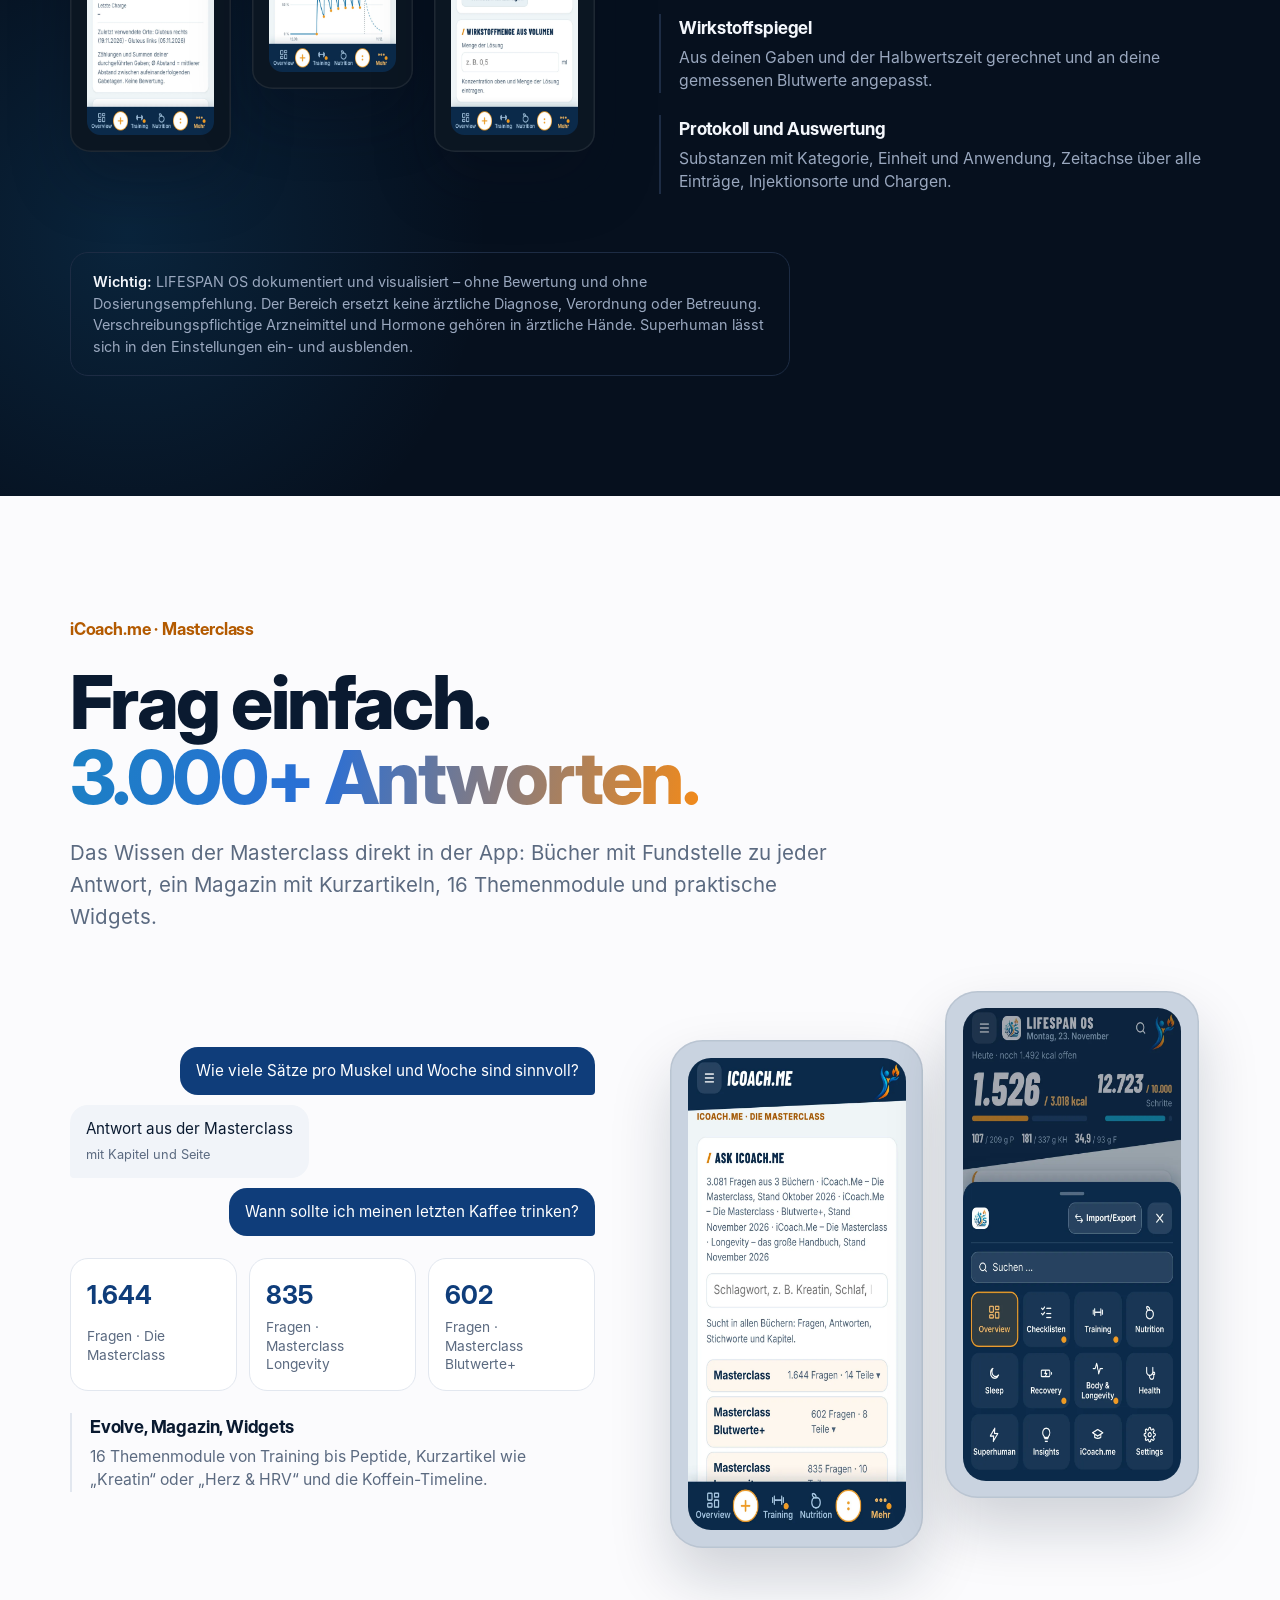
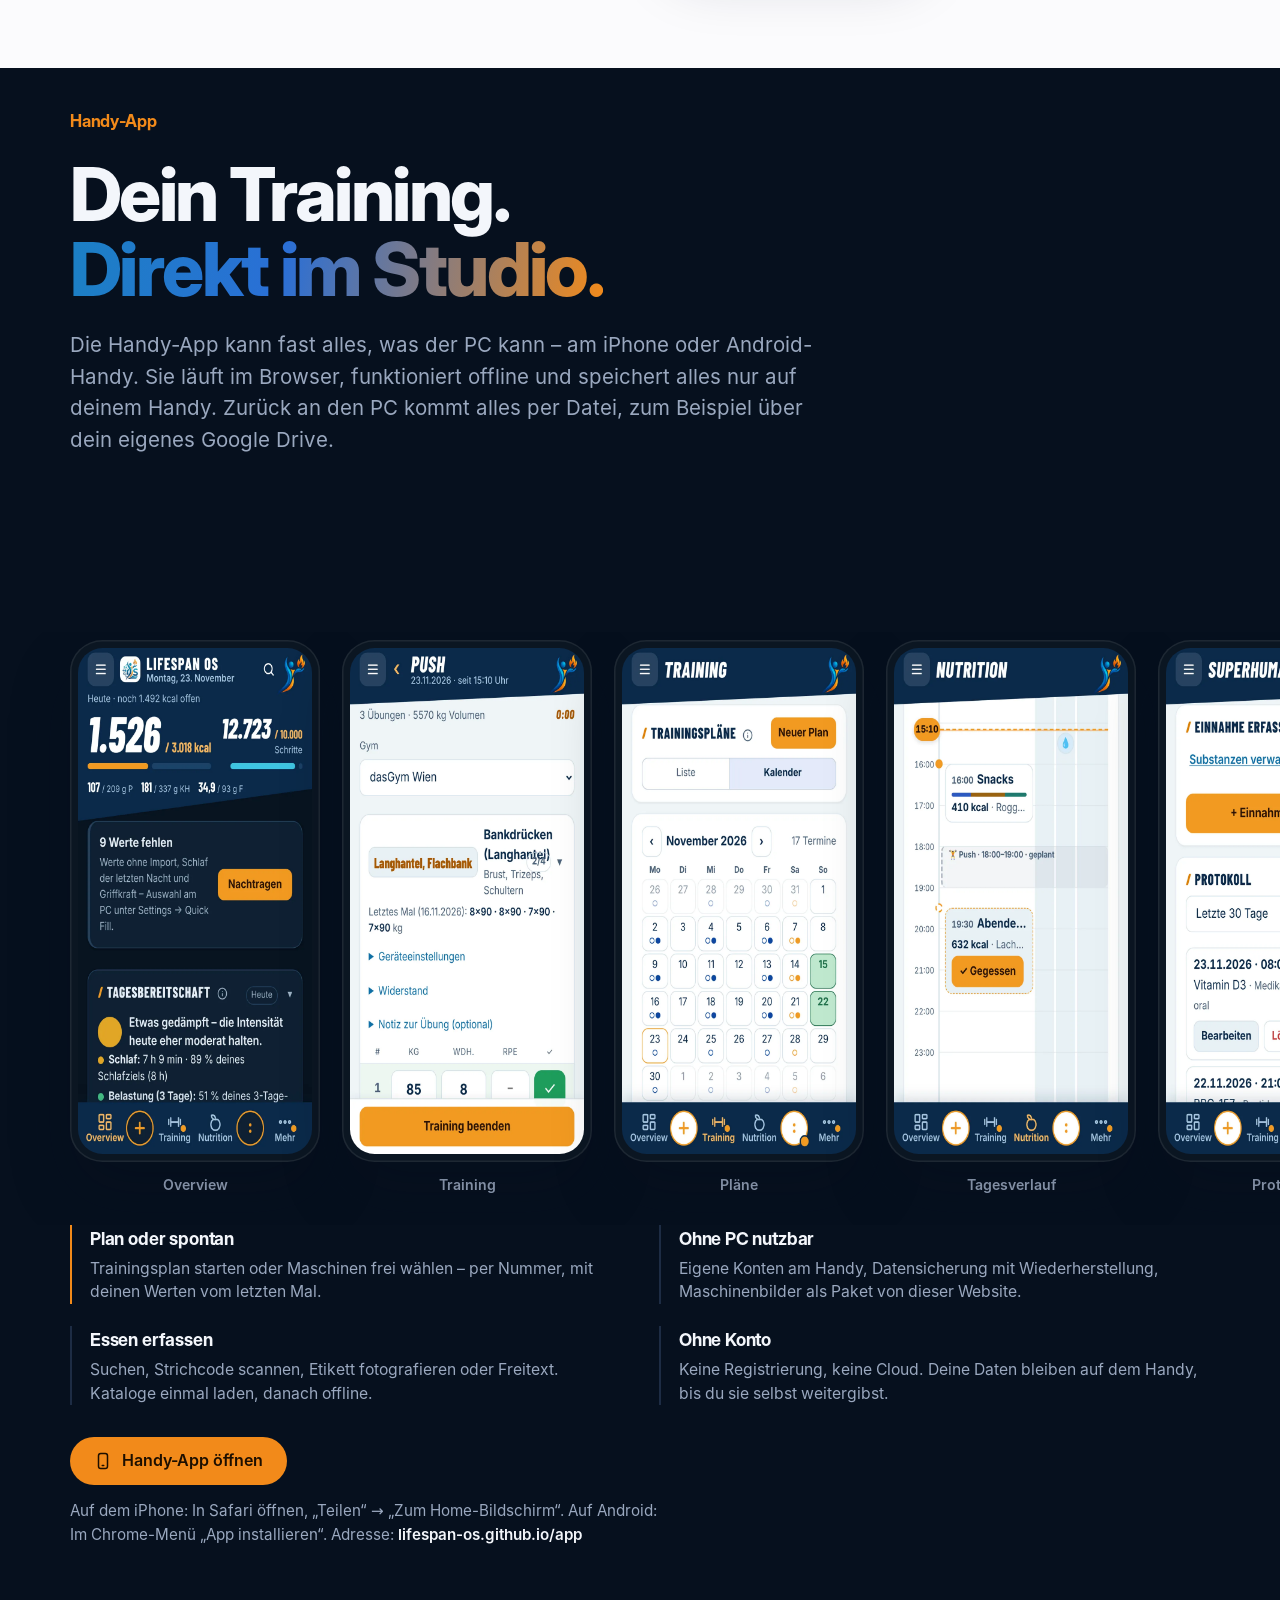
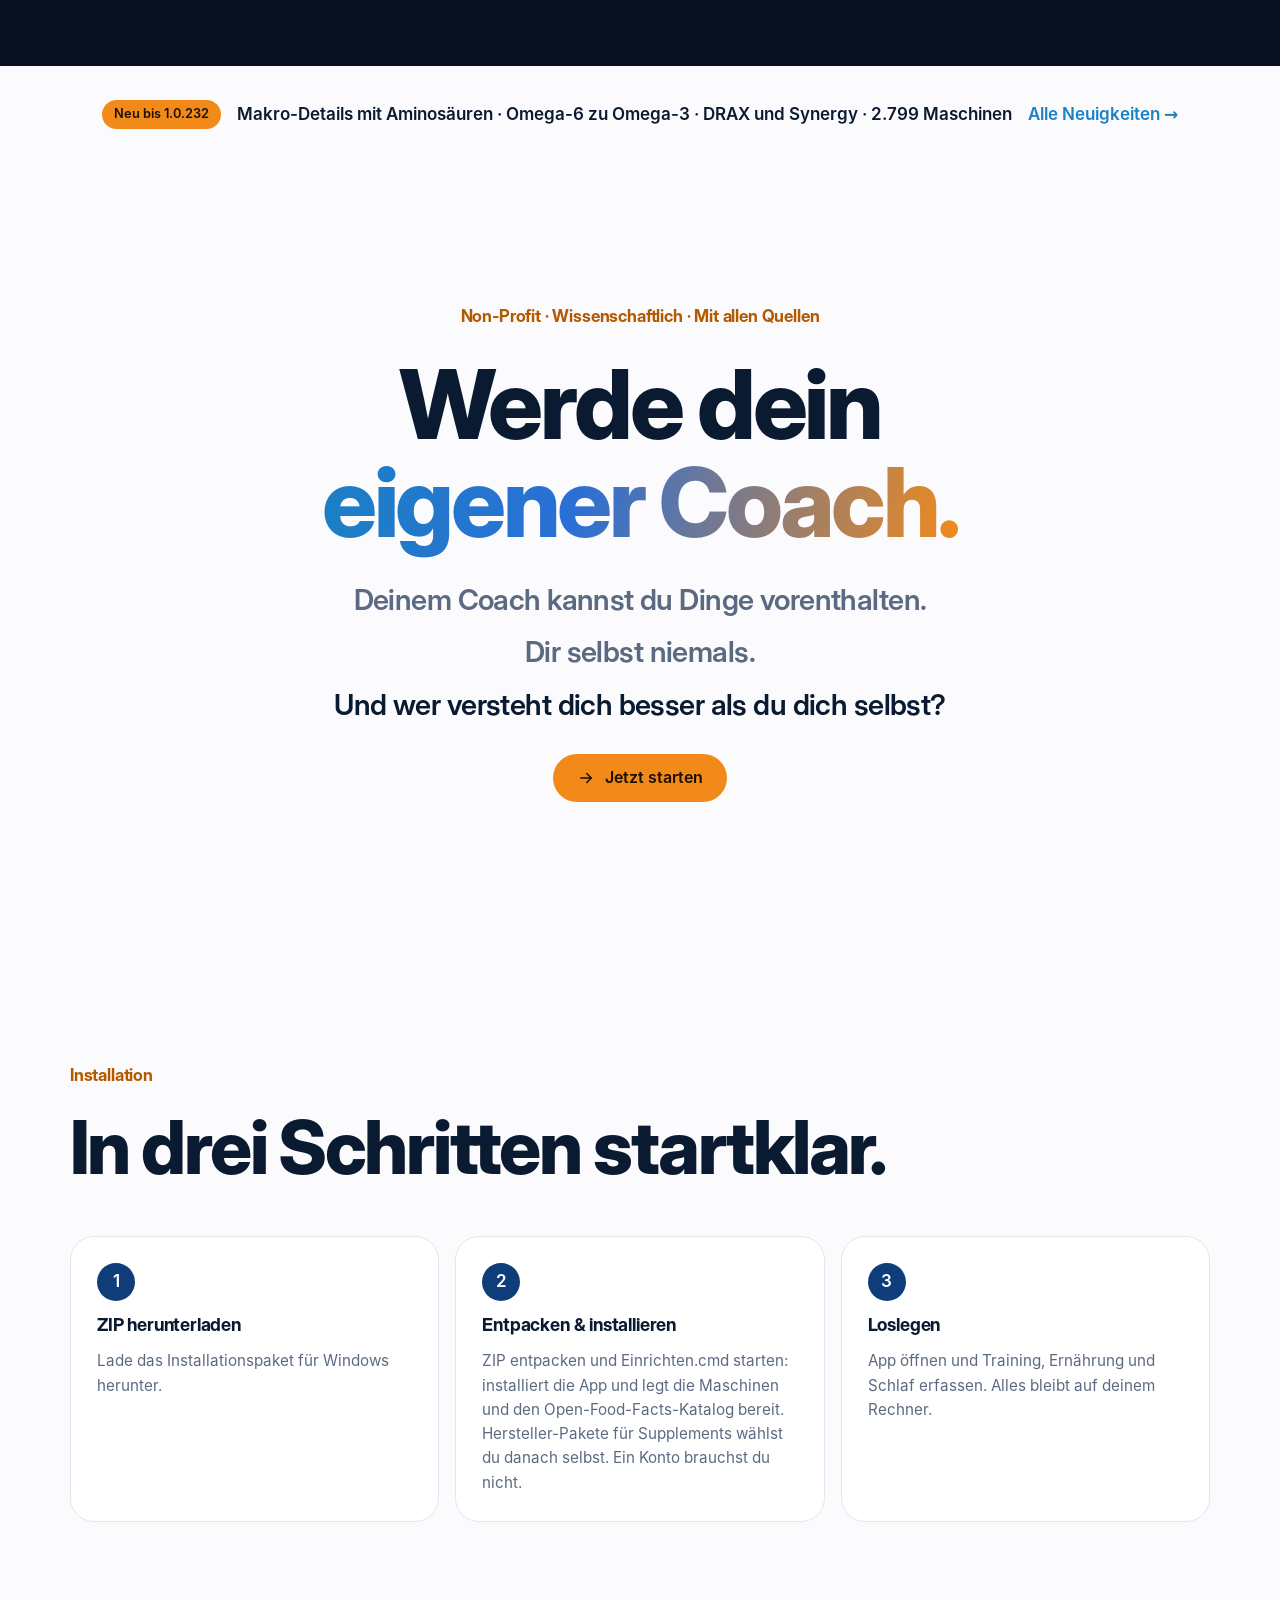
==== commit 91b5719e: "Website 1.0.232: Neuigkeiten, 2.700+ Maschinen, Download-Stand" ====
--- a/index.html
+++ b/index.html
@@ -338,7 +338,7 @@
 <main id="top">
   <section class="hero">
     <div class="wrap">
-      <p class="np-pill in-hero" style="--d:.05s"><b>Neu</b>Version 1.0.226 · <a href="aenderungen.html">Was ist neu?</a></p>
+      <p class="np-pill in-hero" style="--d:.05s"><b>Neu</b>Version 1.0.232 · <a href="aenderungen.html">Was ist neu?</a></p>
       <img class="hero-logo in-hero" style="--d:.1s" src="media/logo.png" alt="LIFESPAN OS Logo" width="140" height="155">
       <h1 class="in-hero" style="--d:.18s">Power to<span class="l2 grad-text">the people.</span></h1>
       <p class="tagline in-hero" style="--d:.26s">Die App, die sich um dein Leben herum entwickelt.</p>
@@ -365,7 +365,7 @@
 
   <section class="stats" aria-label="LIFESPAN OS in Zahlen">
     <div class="wrap">
-      <div class="stat reveal"><b data-count="2600" data-plus>2.600+</b><span>Maschinen mit Bildern</span></div>
+      <div class="stat reveal"><b data-count="2700" data-plus>2.700+</b><span>Maschinen mit Bildern</span></div>
       <div class="stat reveal" style="--d:.06s"><b data-count="250000" data-plus>250.000+</b><span>Lebensmittel</span></div>
       <div class="stat reveal" style="--d:.12s"><b data-count="4600" data-plus>4.600+</b><span>Supplements in Hersteller-Paketen</span></div>
       <div class="stat reveal" style="--d:.18s"><b data-count="724">724</b><span>Nährstoffe</span></div>
@@ -412,7 +412,7 @@
     <div class="wrap">
       <p class="eyebrow reveal">Training &amp; Maschinen</p>
       <h2 class="reveal">Jede Maschine.<br><span class="grad-text">Jeder Muskel.</span></h2>
-      <p class="lead reveal">Über 2.600 Maschinen nach Hersteller und Serie, mit Bildern und Muskelzuordnung. Deine Pläne als Kalender, deine Einheiten auf der Muskel-Körperkarte – und im Studio einfach die Nummer der Maschine eintippen.</p>
+      <p class="lead reveal">Über 2.700 Maschinen nach Hersteller und Serie, mit Bildern und Muskelzuordnung. Deine Pläne als Kalender, deine Einheiten auf der Muskel-Körperkarte – und im Studio einfach die Nummer der Maschine eintippen.</p>
       <div class="split">
         <div class="phones reveal">
           <div class="phone light"><img src="media/app-workout.webp" alt="Laufendes Training: Bankdrücken mit Sätzen, Gewicht, Wiederholungen und Haken" width="390" height="844" loading="lazy"></div>
@@ -614,7 +614,7 @@
 
   <section class="newbar">
     <div class="wrap reveal">
-      <a href="aenderungen.html"><span class="tag">Neu bis 1.0.226</span><span>Bereiche verschieben · To-do-Listen · Griffkraft zur richtigen Zeit · 200 neue Maschinen</span><span class="arrow">Alle Neuigkeiten →</span></a>
+      <a href="aenderungen.html"><span class="tag">Neu bis 1.0.232</span><span>Makro-Details mit Aminosäuren · Omega-6 zu Omega-3 · DRAX und Synergy · 2.799 Maschinen</span><span class="arrow">Alle Neuigkeiten →</span></a>
     </div>
   </section>
 
@@ -645,7 +645,7 @@
     <div class="wrap">
       <h2 class="reveal">Hol dir<br><span class="grad-text">LIFESPAN OS.</span></h2>
       <p class="lead reveal">Für Windows-PCs. Deine Daten bleiben bei dir.</p>
-      <div class="spec reveal"><span>System <b>Windows</b></span><span>Sprache <b>Deutsch</b></span><span>Einheiten <b>metrisch</b></span><span>Internet <b>nicht nötig</b></span><span>Version <b id="dl-ver">1.0.189</b></span></div>
+      <div class="spec reveal"><span>System <b>Windows</b></span><span>Sprache <b>Deutsch</b></span><span>Einheiten <b>metrisch</b></span><span>Internet <b>nicht nötig</b></span><span>Version <b id="dl-ver">1.0.232</b></span></div>
       <div class="dl-choice">
         <div class="dl-card reveal">
           <p class="dl-k">Neu installieren</p>
@@ -663,7 +663,7 @@
           <p>LIFESPAN OS ist schon installiert? Dann reicht das Programm. Einfach starten – deine Daten bleiben erhalten.</p>
           <a class="btn btn-ghost-dark" href="https://github.com/lifespan-os/lifespan-os.github.io/releases/latest/download/LIFESPAN-OS-Setup.exe" id="dl-exe">
             <svg viewBox="0 0 24 24" fill="none" stroke="currentColor" stroke-width="2.2" stroke-linecap="round" stroke-linejoin="round" aria-hidden="true"><path d="M12 3v12M6 11l6 6 6-6M4 21h16"/></svg>
-            <span>Setup.exe herunterladen (<span id="dl-exe-size">ca. 34 MB</span>)</span>
+            <span>Setup.exe herunterladen (<span id="dl-exe-size">ca. 36 MB</span>)</span>
           </a>
           <p class="dl-note">Enthält keine Maschinenbilder und keinen Lebensmittel-Katalog – dafür das Komplettpaket.</p>
         </div>
@@ -672,10 +672,10 @@
         <summary>Prüfsummen (SHA-256)</summary>
         <p>Damit kannst du prüfen, ob die Datei vollständig und unverändert ist – in Windows: <code>certutil -hashfile Datei SHA256</code>.</p>
         <dl>
-          <dt id="sha-zip-name">LIFESPAN-OS.zip</dt><dd><code id="sha-zip">c965fd66f9b3bc7188328a6ef3d8dfd1d2831bb4b700b5091aaa9be23bead92f</code></dd>
-          <dt id="sha-exe-name">LIFESPAN-OS-Setup.exe</dt><dd><code id="sha-exe">77934549d59e14e3839b2006099a713721e8e243e1c53904544f0293dc906c5f</code></dd>
+          <dt id="sha-zip-name">LIFESPAN-OS.zip</dt><dd><code id="sha-zip">ce3c74bcaf45a152e2caf60170fcdebe00091b5ec74e0aaa9d5a00d06428f41d</code></dd>
+          <dt id="sha-exe-name">LIFESPAN-OS-Setup.exe</dt><dd><code id="sha-exe">1a0e3b0b86b709c505abd873cff0aa9c51c566fa81d261f9d0556bd64ad90332</code></dd>
         </dl>
-        <p class="dl-note">Stand: Version <span id="sha-ver">1.0.189</span>. Alle Versionen und Prüfsummen auch auf der <a href="https://github.com/lifespan-os/lifespan-os.github.io/releases">Release-Seite</a>.</p>
+        <p class="dl-note">Stand: Version <span id="sha-ver">1.0.232</span>. Alle Versionen und Prüfsummen auch auf der <a href="https://github.com/lifespan-os/lifespan-os.github.io/releases">Release-Seite</a>.</p>
       </details>
       <a class="btn btn-ghost-dark reveal" href="pakete.html" id="dl-pakete">
         <svg viewBox="0 0 24 24" fill="none" stroke="currentColor" stroke-width="2.2" stroke-linecap="round" stroke-linejoin="round" aria-hidden="true"><path d="M21 8l-9-5-9 5 9 5 9-5zM3 8v8l9 5 9-5V8M12 13v8"/></svg>
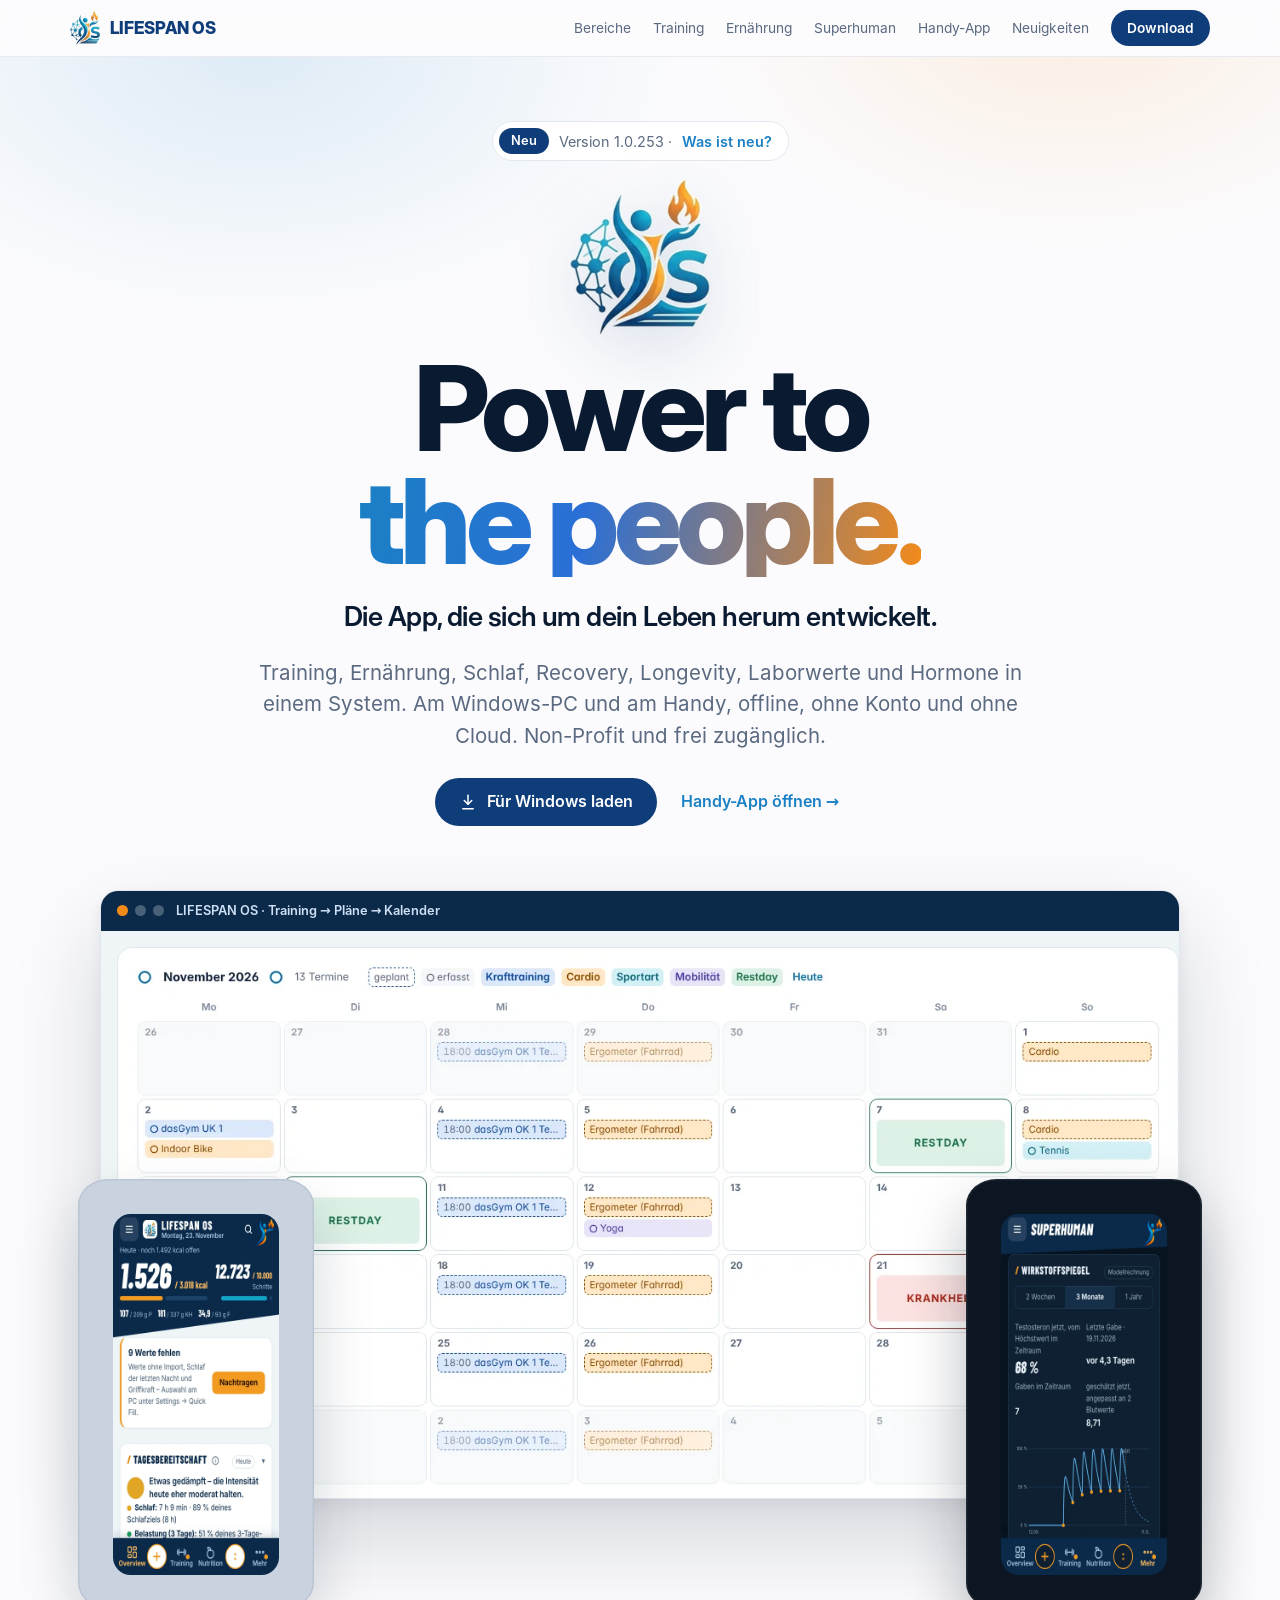
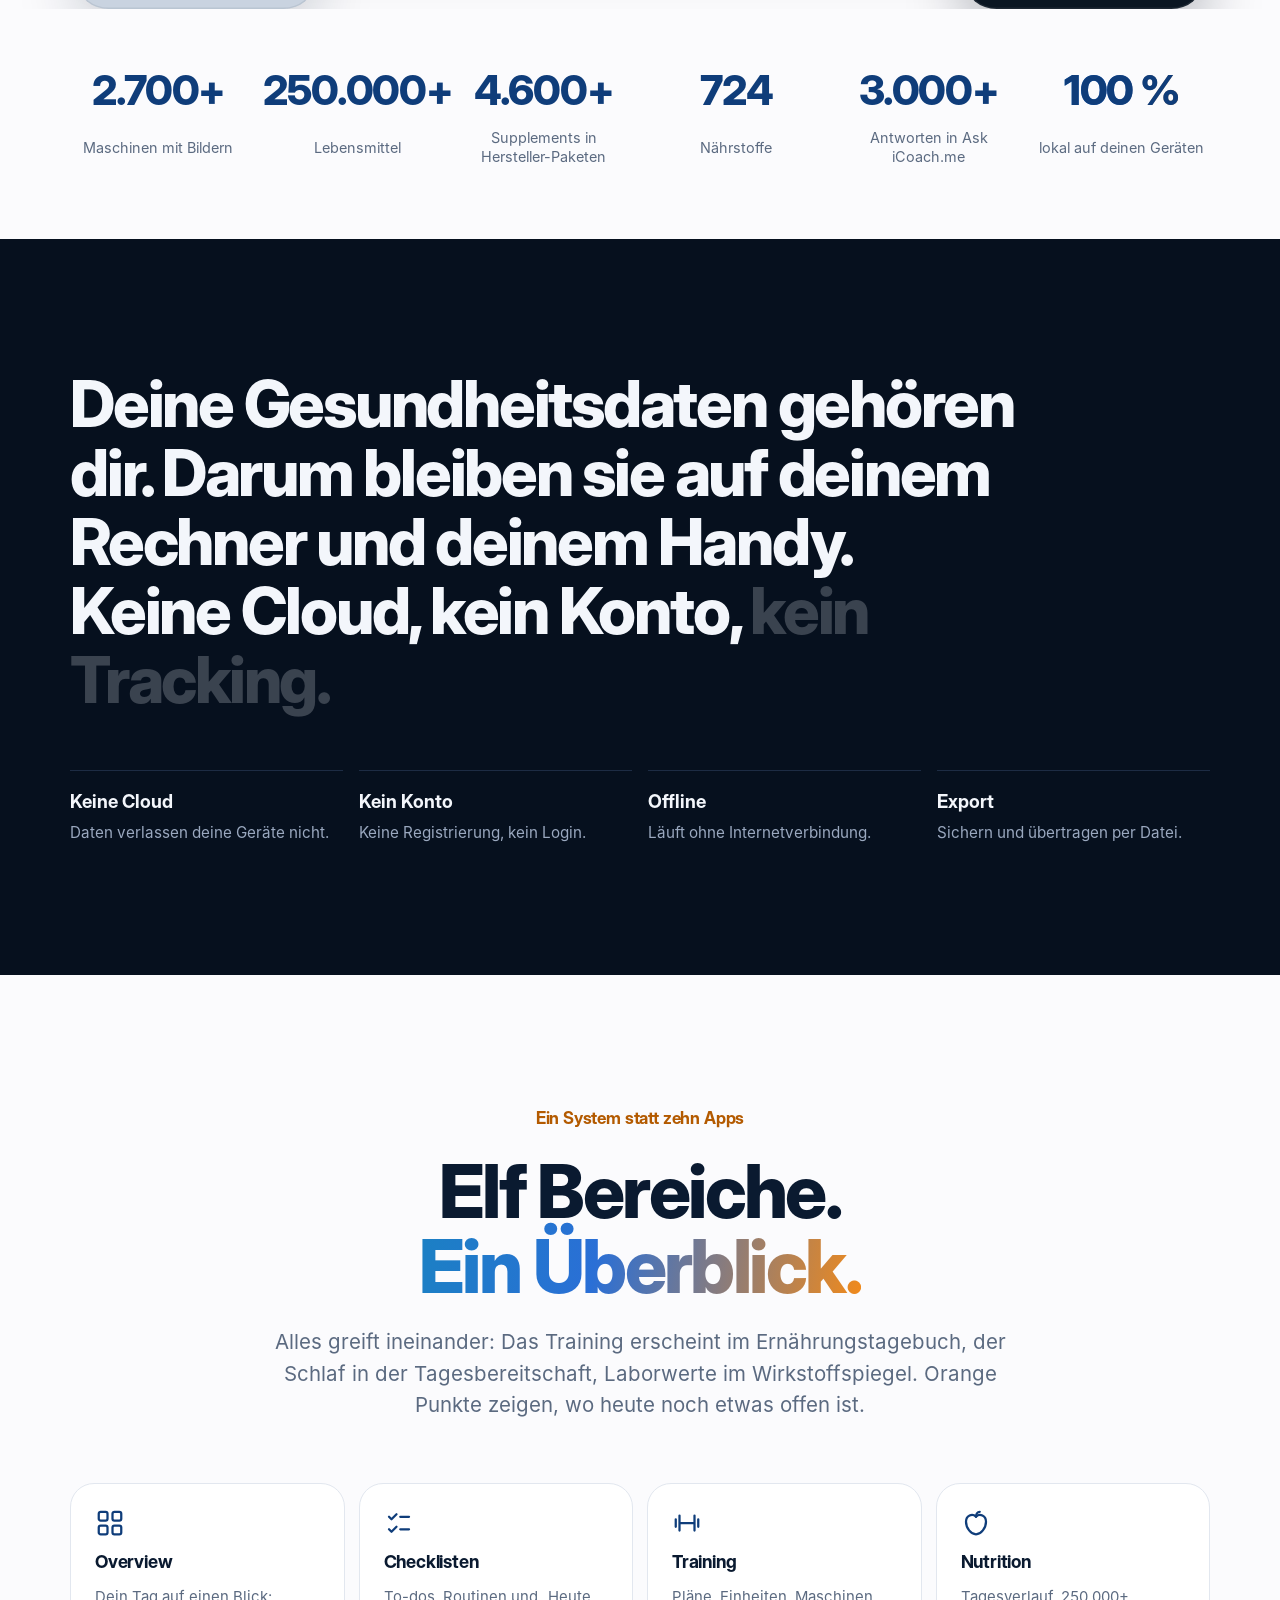
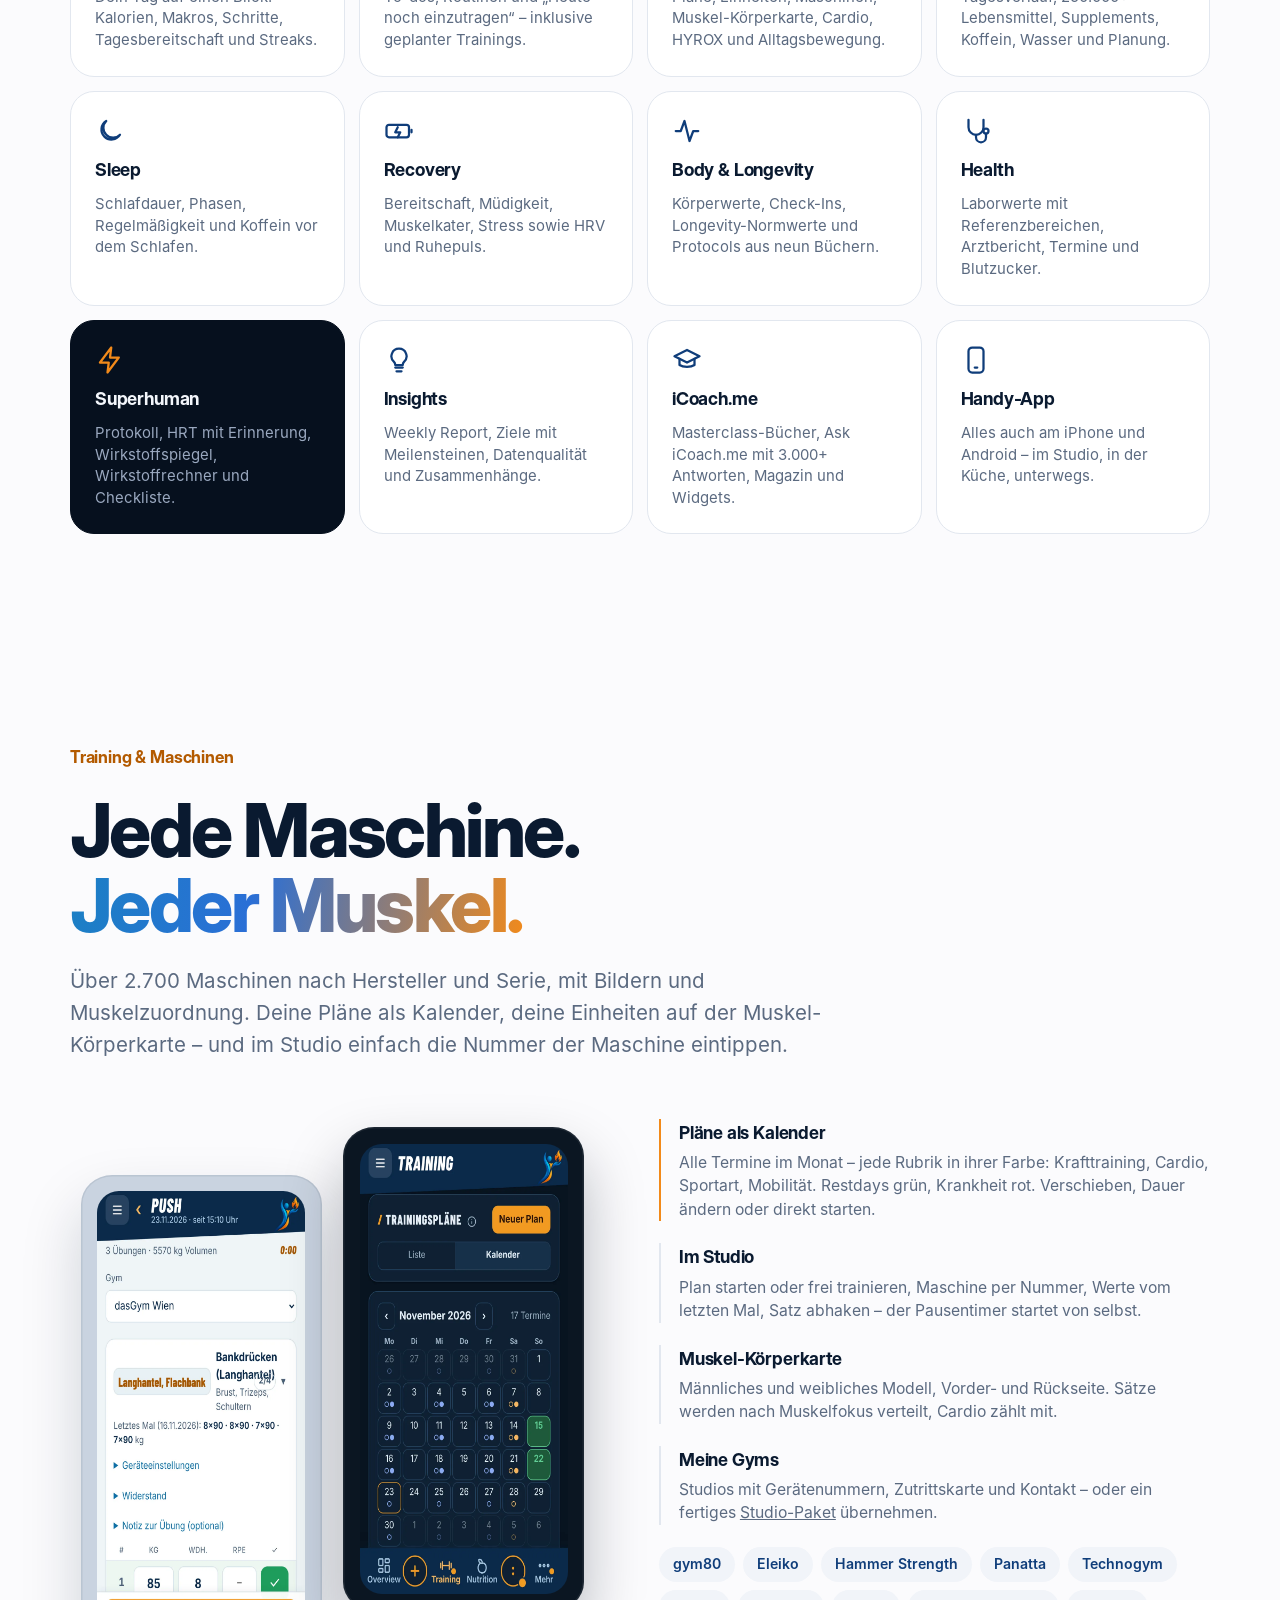
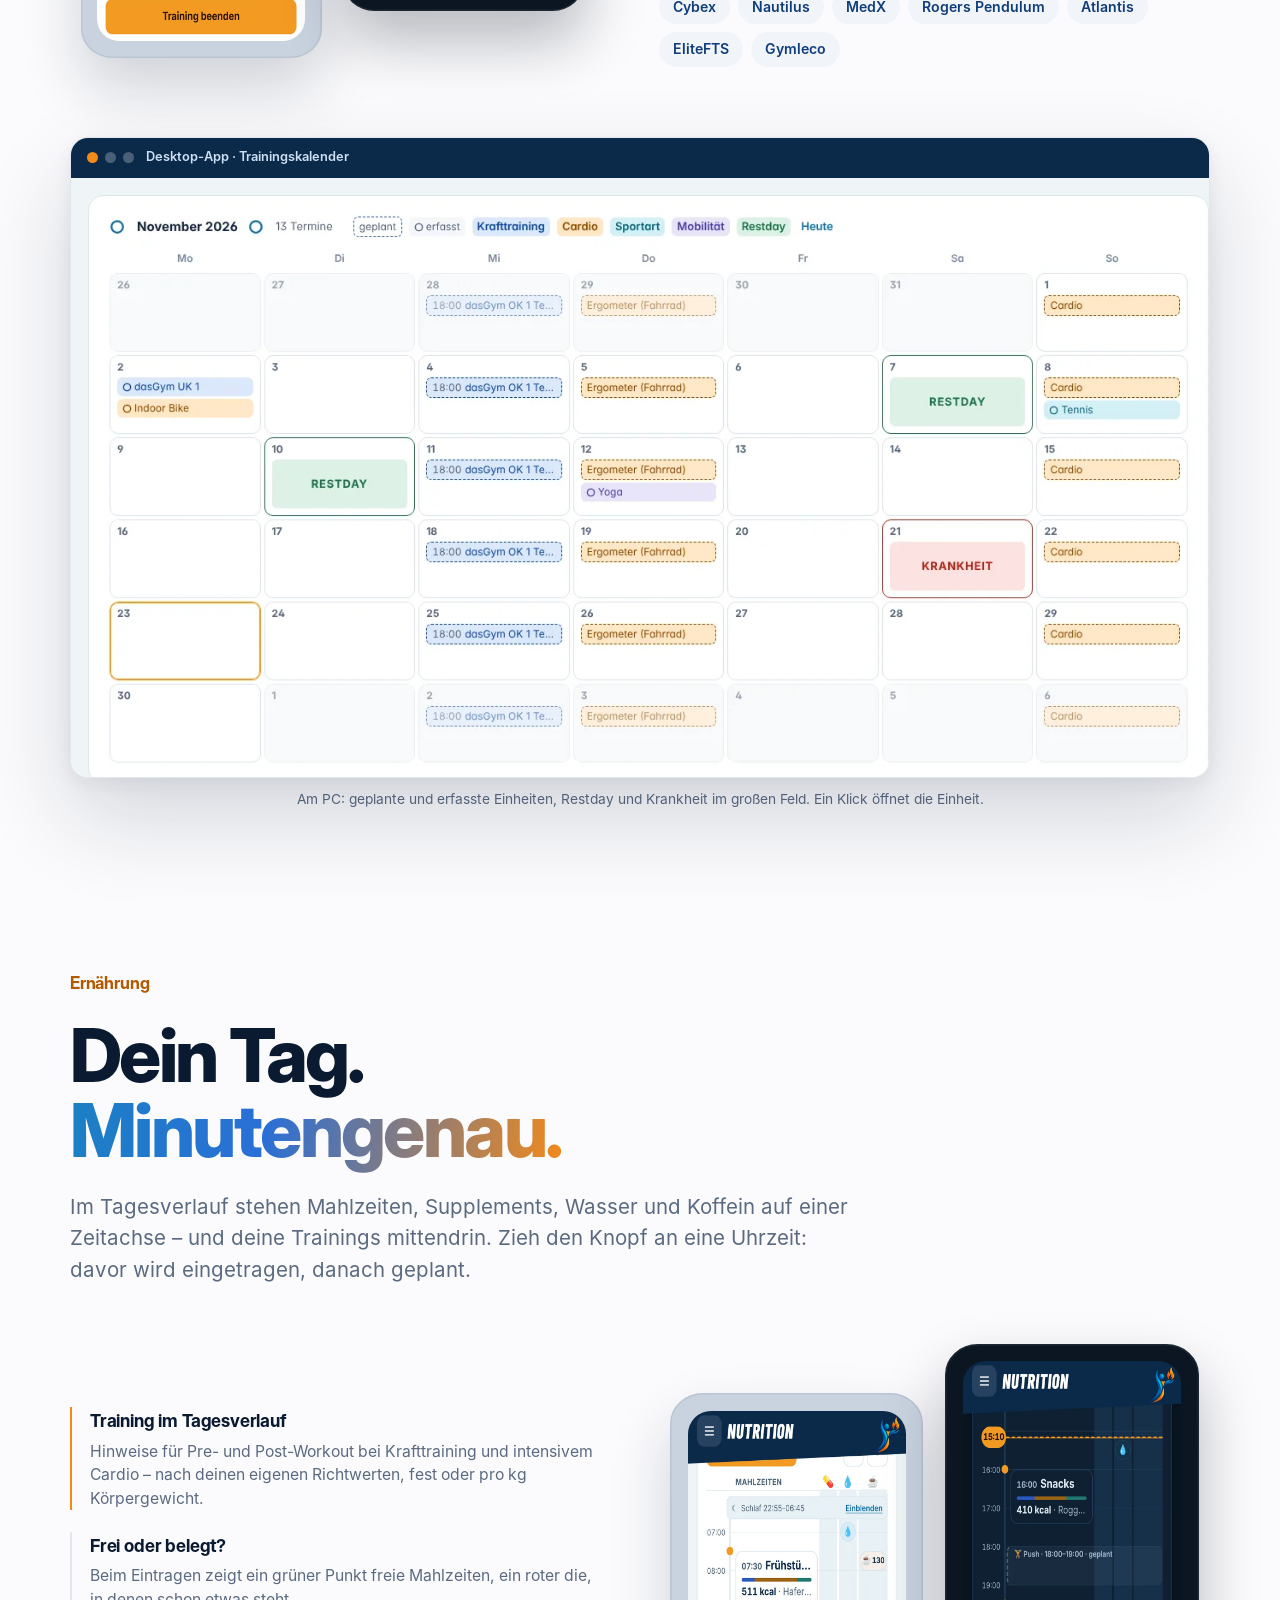
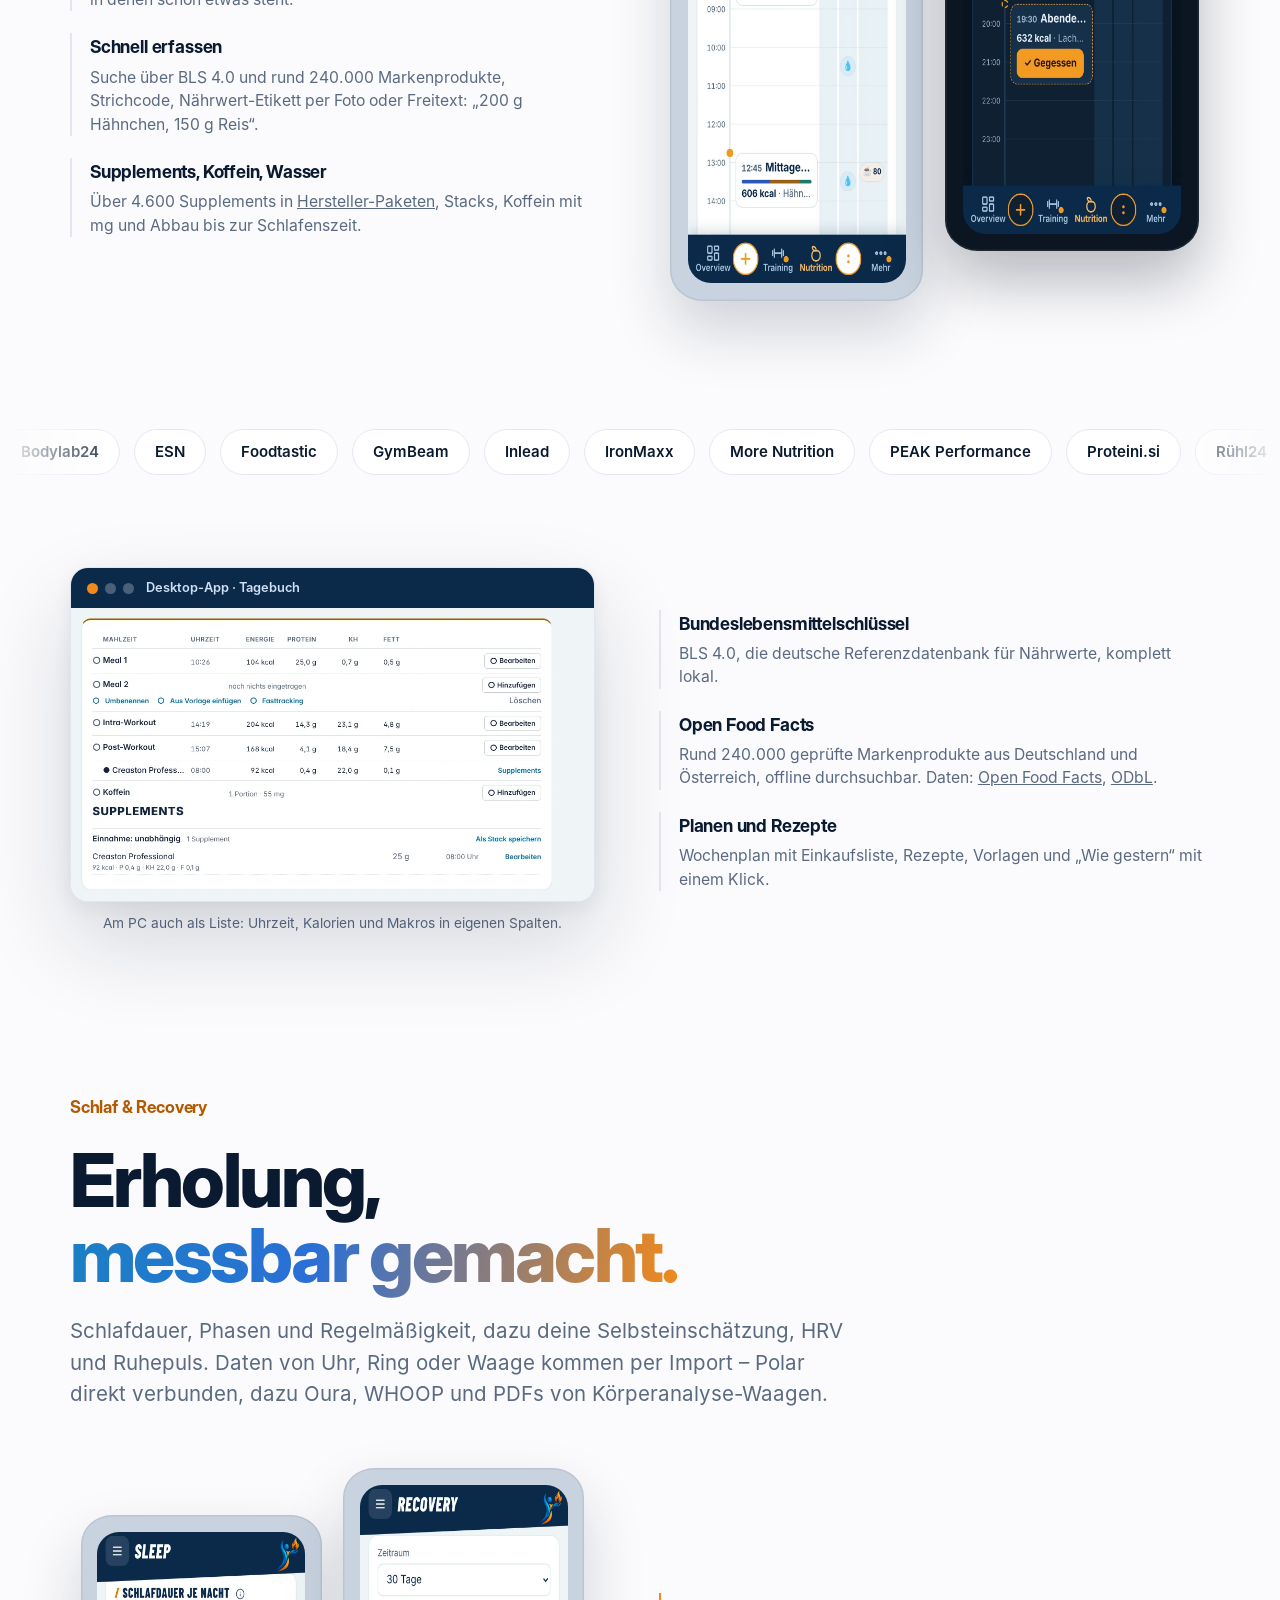
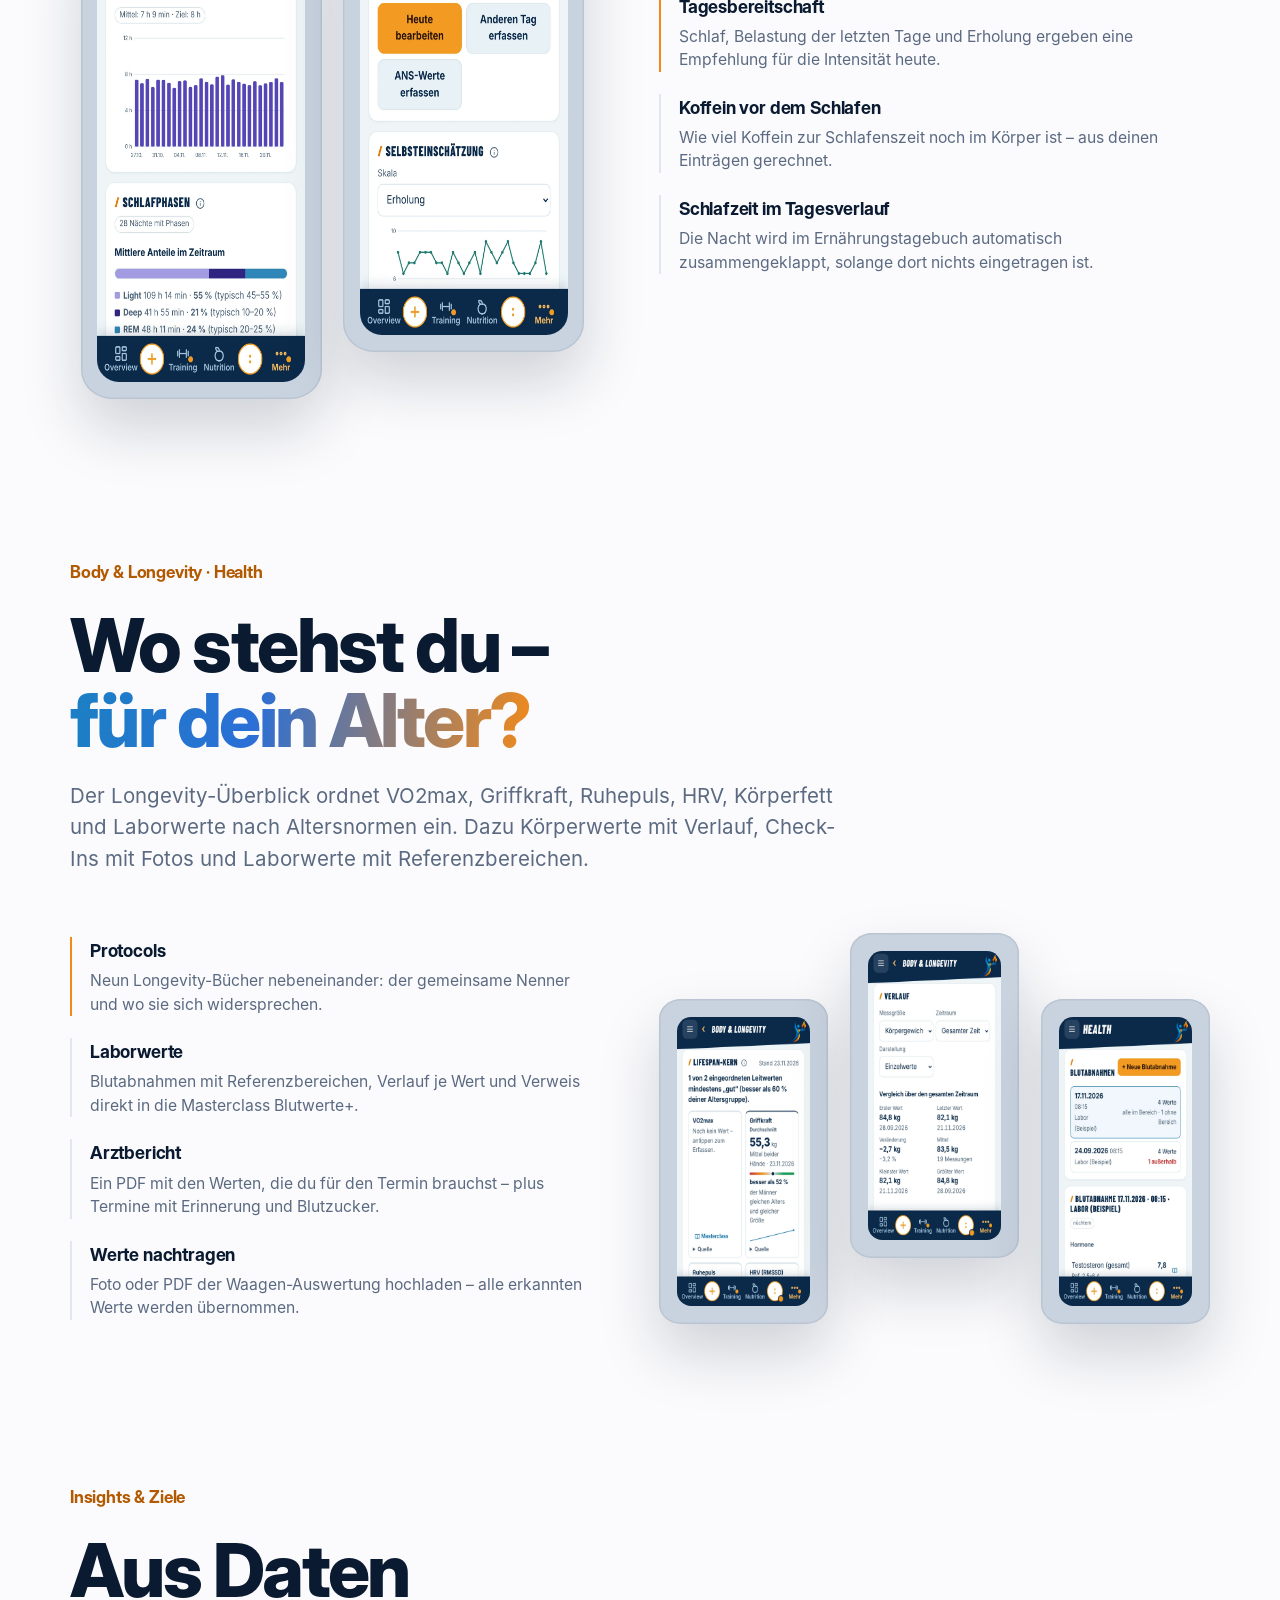
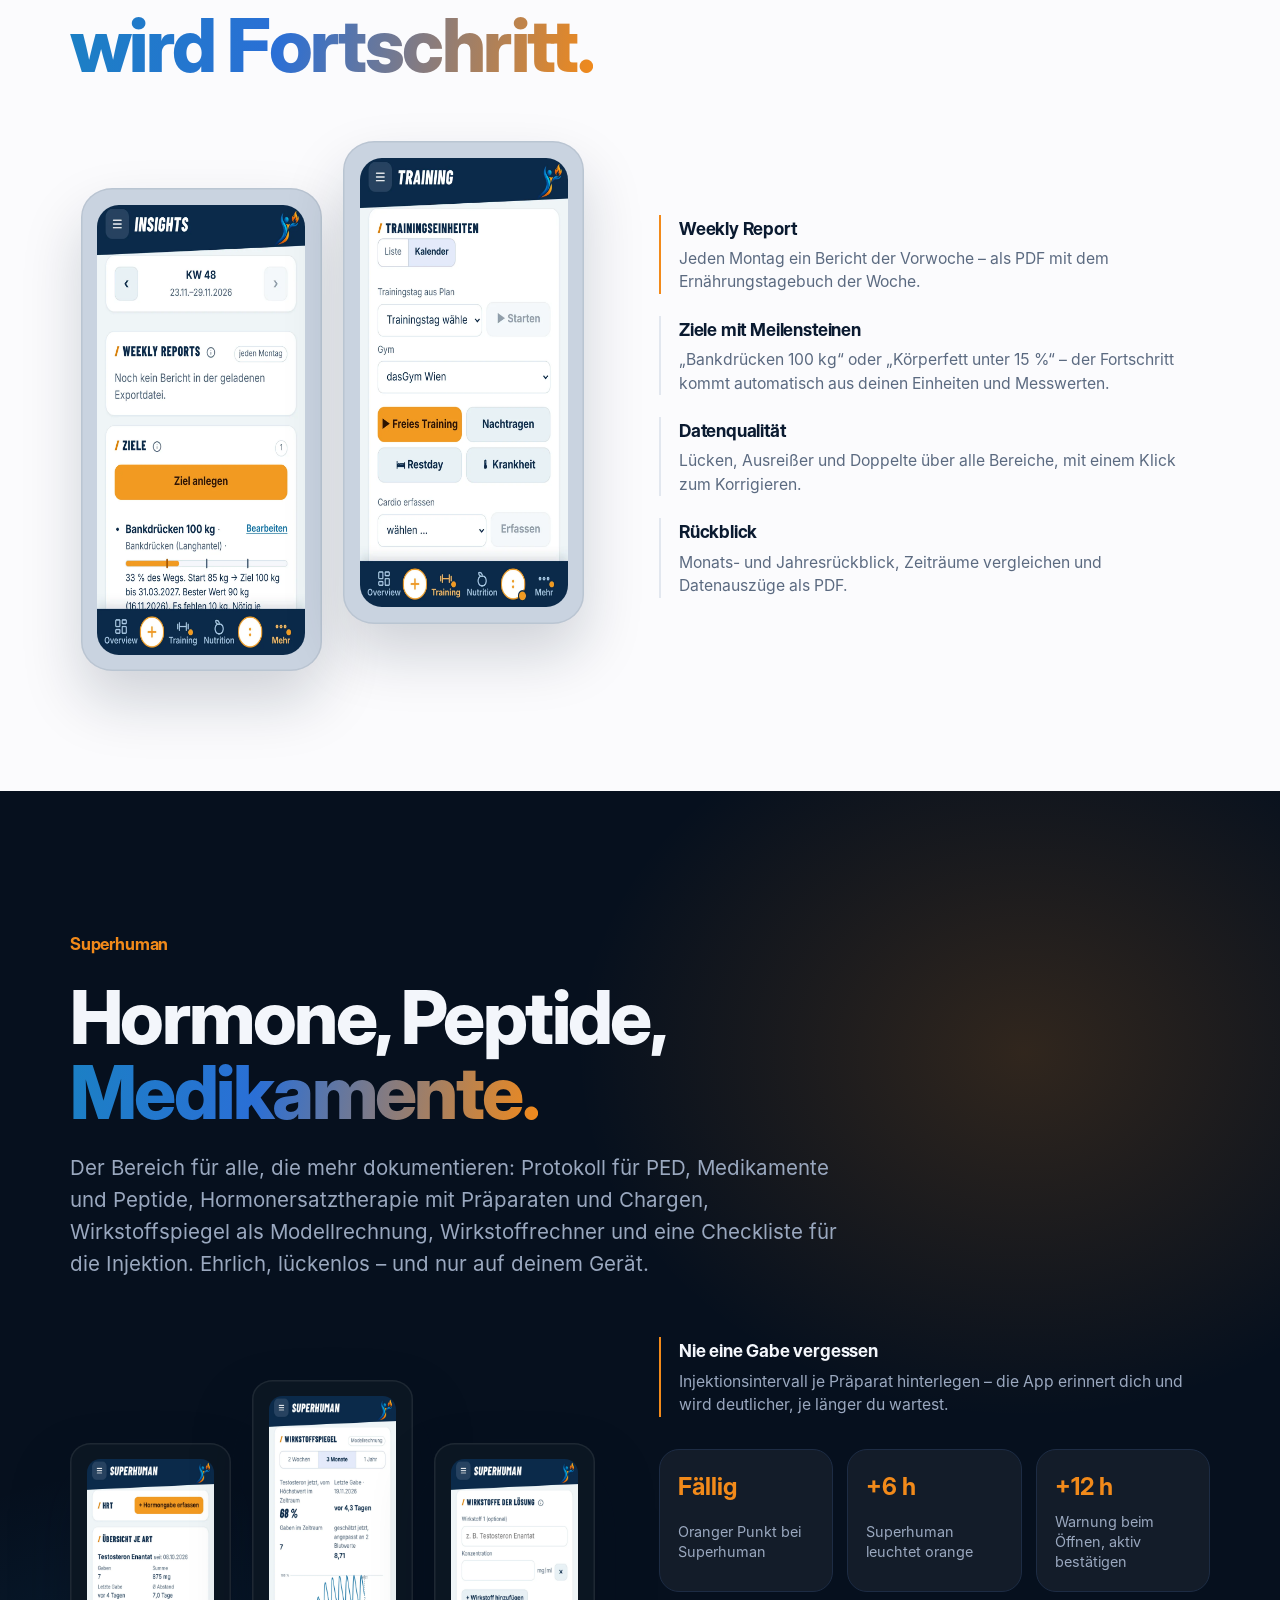
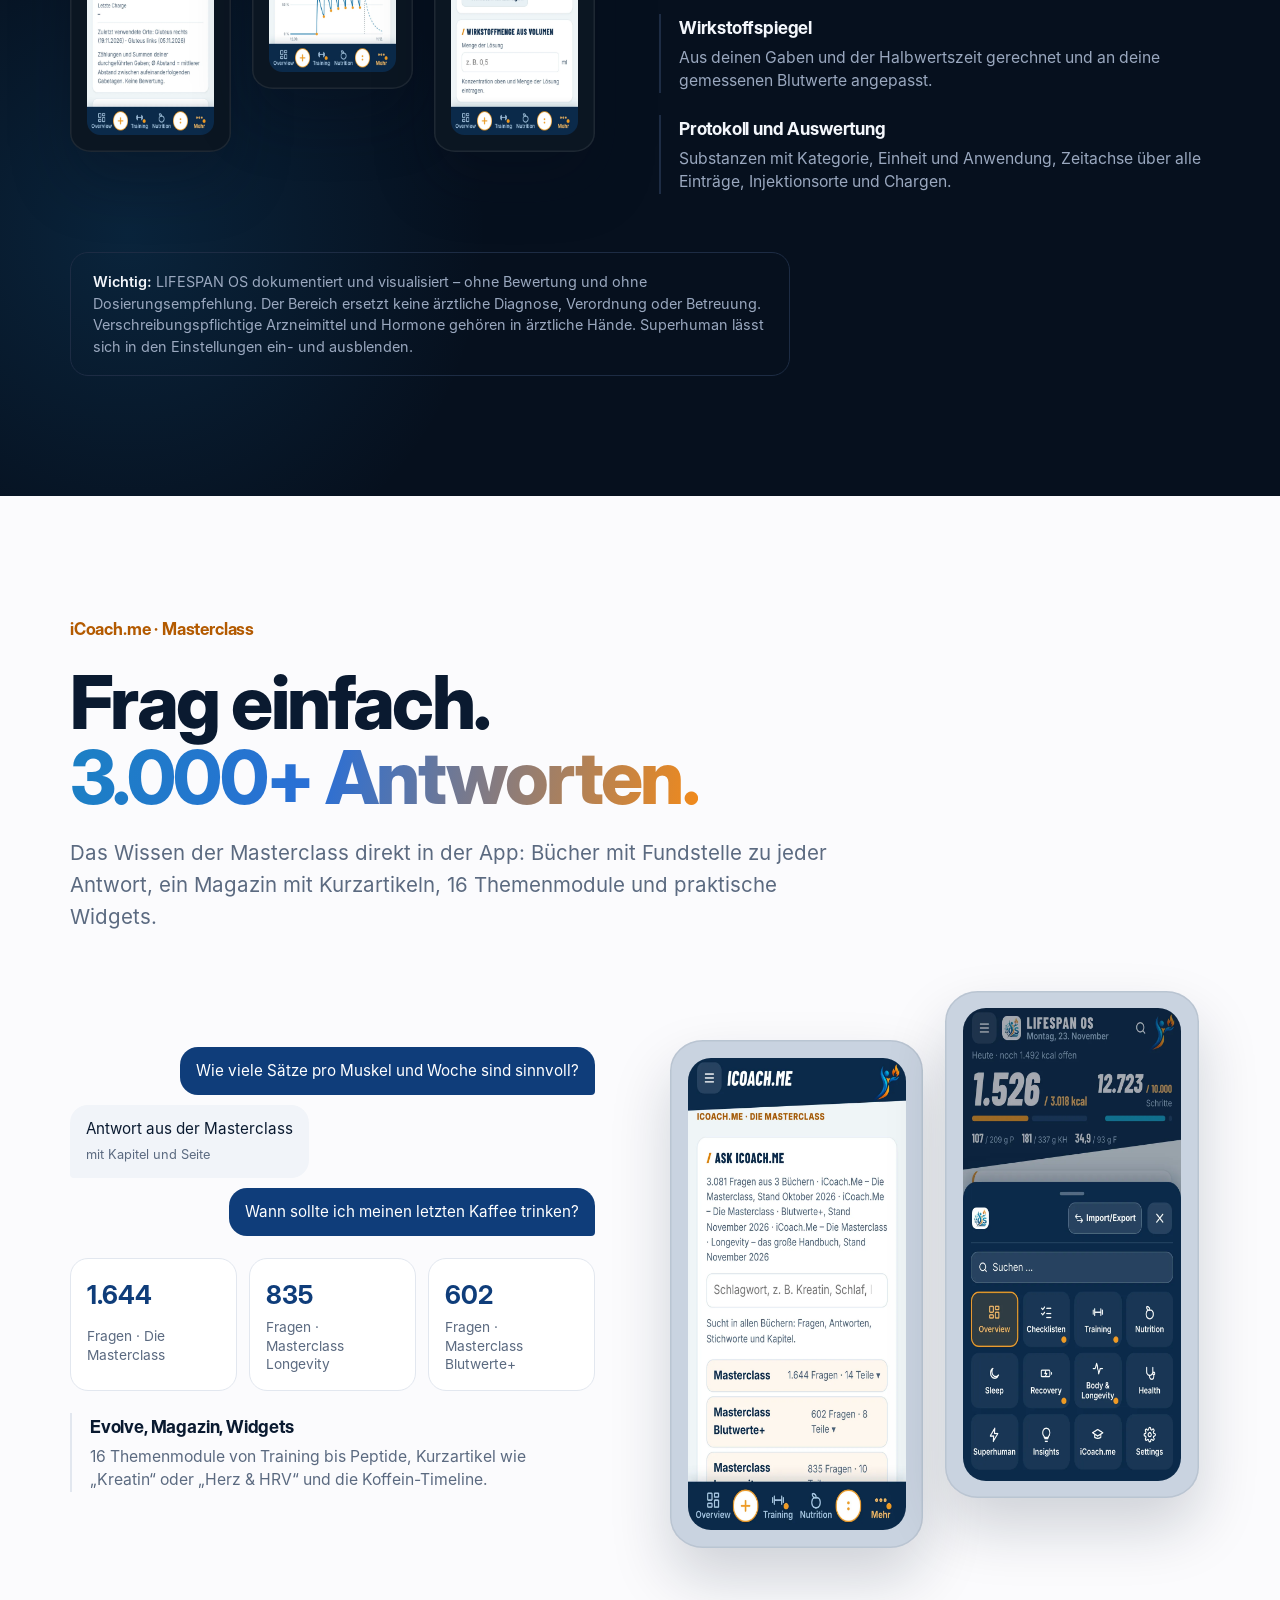
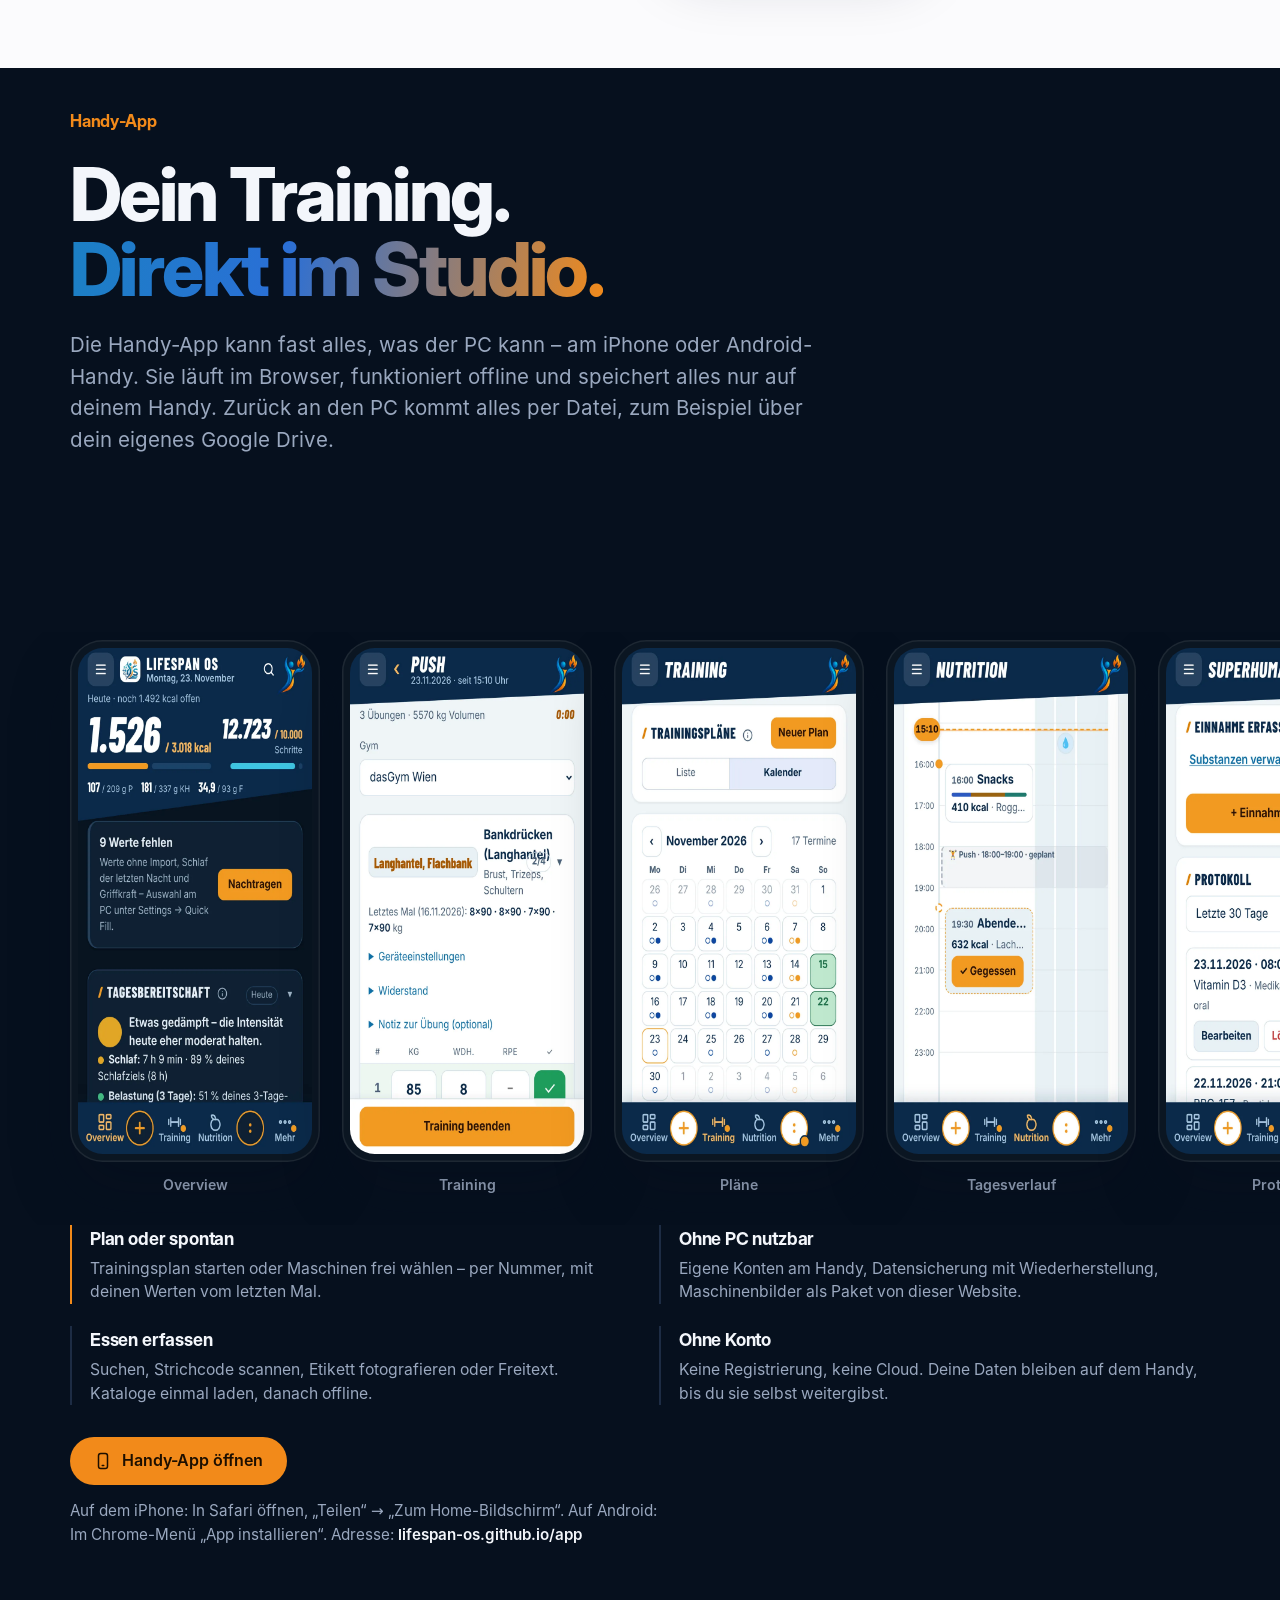
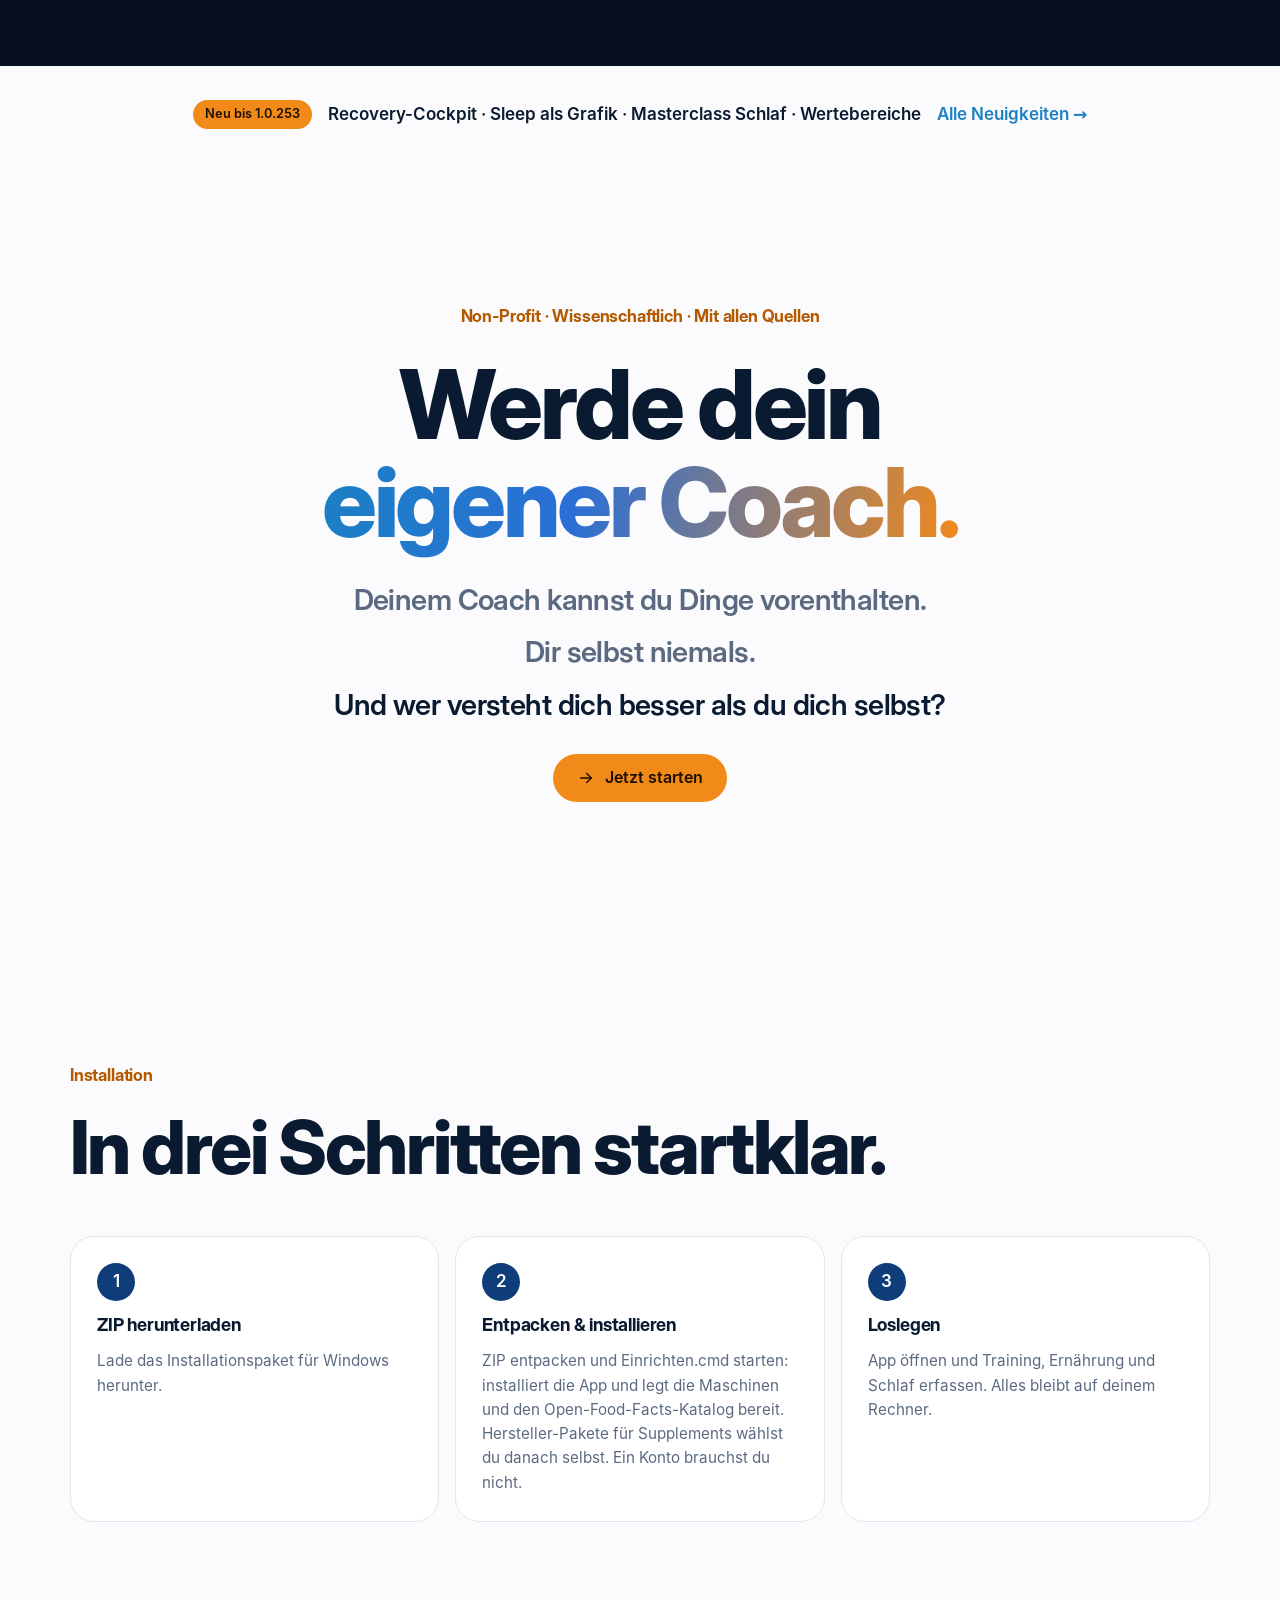
==== commit 76fb539e: "Website 1.0.253: Neuigkeiten 1.0.233–1.0.253, Startseite Version und Prüfsummen" ====
--- a/index.html
+++ b/index.html
@@ -338,7 +338,7 @@
 <main id="top">
   <section class="hero">
     <div class="wrap">
-      <p class="np-pill in-hero" style="--d:.05s"><b>Neu</b>Version 1.0.232 · <a href="aenderungen.html">Was ist neu?</a></p>
+      <p class="np-pill in-hero" style="--d:.05s"><b>Neu</b>Version 1.0.253 · <a href="aenderungen.html">Was ist neu?</a></p>
       <img class="hero-logo in-hero" style="--d:.1s" src="media/logo.png" alt="LIFESPAN OS Logo" width="140" height="155">
       <h1 class="in-hero" style="--d:.18s">Power to<span class="l2 grad-text">the people.</span></h1>
       <p class="tagline in-hero" style="--d:.26s">Die App, die sich um dein Leben herum entwickelt.</p>
@@ -614,7 +614,7 @@
 
   <section class="newbar">
     <div class="wrap reveal">
-      <a href="aenderungen.html"><span class="tag">Neu bis 1.0.232</span><span>Makro-Details mit Aminosäuren · Omega-6 zu Omega-3 · DRAX und Synergy · 2.799 Maschinen</span><span class="arrow">Alle Neuigkeiten →</span></a>
+      <a href="aenderungen.html"><span class="tag">Neu bis 1.0.253</span><span>Recovery-Cockpit · Sleep als Grafik · Masterclass Schlaf · Wertebereiche</span><span class="arrow">Alle Neuigkeiten →</span></a>
     </div>
   </section>
 
@@ -645,7 +645,7 @@
     <div class="wrap">
       <h2 class="reveal">Hol dir<br><span class="grad-text">LIFESPAN OS.</span></h2>
       <p class="lead reveal">Für Windows-PCs. Deine Daten bleiben bei dir.</p>
-      <div class="spec reveal"><span>System <b>Windows</b></span><span>Sprache <b>Deutsch</b></span><span>Einheiten <b>metrisch</b></span><span>Internet <b>nicht nötig</b></span><span>Version <b id="dl-ver">1.0.232</b></span></div>
+      <div class="spec reveal"><span>System <b>Windows</b></span><span>Sprache <b>Deutsch</b></span><span>Einheiten <b>metrisch</b></span><span>Internet <b>nicht nötig</b></span><span>Version <b id="dl-ver">1.0.253</b></span></div>
       <div class="dl-choice">
         <div class="dl-card reveal">
           <p class="dl-k">Neu installieren</p>
@@ -672,10 +672,10 @@
         <summary>Prüfsummen (SHA-256)</summary>
         <p>Damit kannst du prüfen, ob die Datei vollständig und unverändert ist – in Windows: <code>certutil -hashfile Datei SHA256</code>.</p>
         <dl>
-          <dt id="sha-zip-name">LIFESPAN-OS.zip</dt><dd><code id="sha-zip">ce3c74bcaf45a152e2caf60170fcdebe00091b5ec74e0aaa9d5a00d06428f41d</code></dd>
-          <dt id="sha-exe-name">LIFESPAN-OS-Setup.exe</dt><dd><code id="sha-exe">1a0e3b0b86b709c505abd873cff0aa9c51c566fa81d261f9d0556bd64ad90332</code></dd>
+          <dt id="sha-zip-name">LIFESPAN-OS.zip</dt><dd><code id="sha-zip">383a90e613f74c2a52b6618d158f0d9af266b3da964cd4b9108a8fc389d5089d</code></dd>
+          <dt id="sha-exe-name">LIFESPAN-OS-Setup.exe</dt><dd><code id="sha-exe">5c5a7c5239da0d30c0d1092b60d3fb13f69cf66722624145b958dde869bf14c7</code></dd>
         </dl>
-        <p class="dl-note">Stand: Version <span id="sha-ver">1.0.232</span>. Alle Versionen und Prüfsummen auch auf der <a href="https://github.com/lifespan-os/lifespan-os.github.io/releases">Release-Seite</a>.</p>
+        <p class="dl-note">Stand: Version <span id="sha-ver">1.0.253</span>. Alle Versionen und Prüfsummen auch auf der <a href="https://github.com/lifespan-os/lifespan-os.github.io/releases">Release-Seite</a>.</p>
       </details>
       <a class="btn btn-ghost-dark reveal" href="pakete.html" id="dl-pakete">
         <svg viewBox="0 0 24 24" fill="none" stroke="currentColor" stroke-width="2.2" stroke-linecap="round" stroke-linejoin="round" aria-hidden="true"><path d="M21 8l-9-5-9 5 9 5 9-5zM3 8v8l9 5 9-5V8M12 13v8"/></svg>
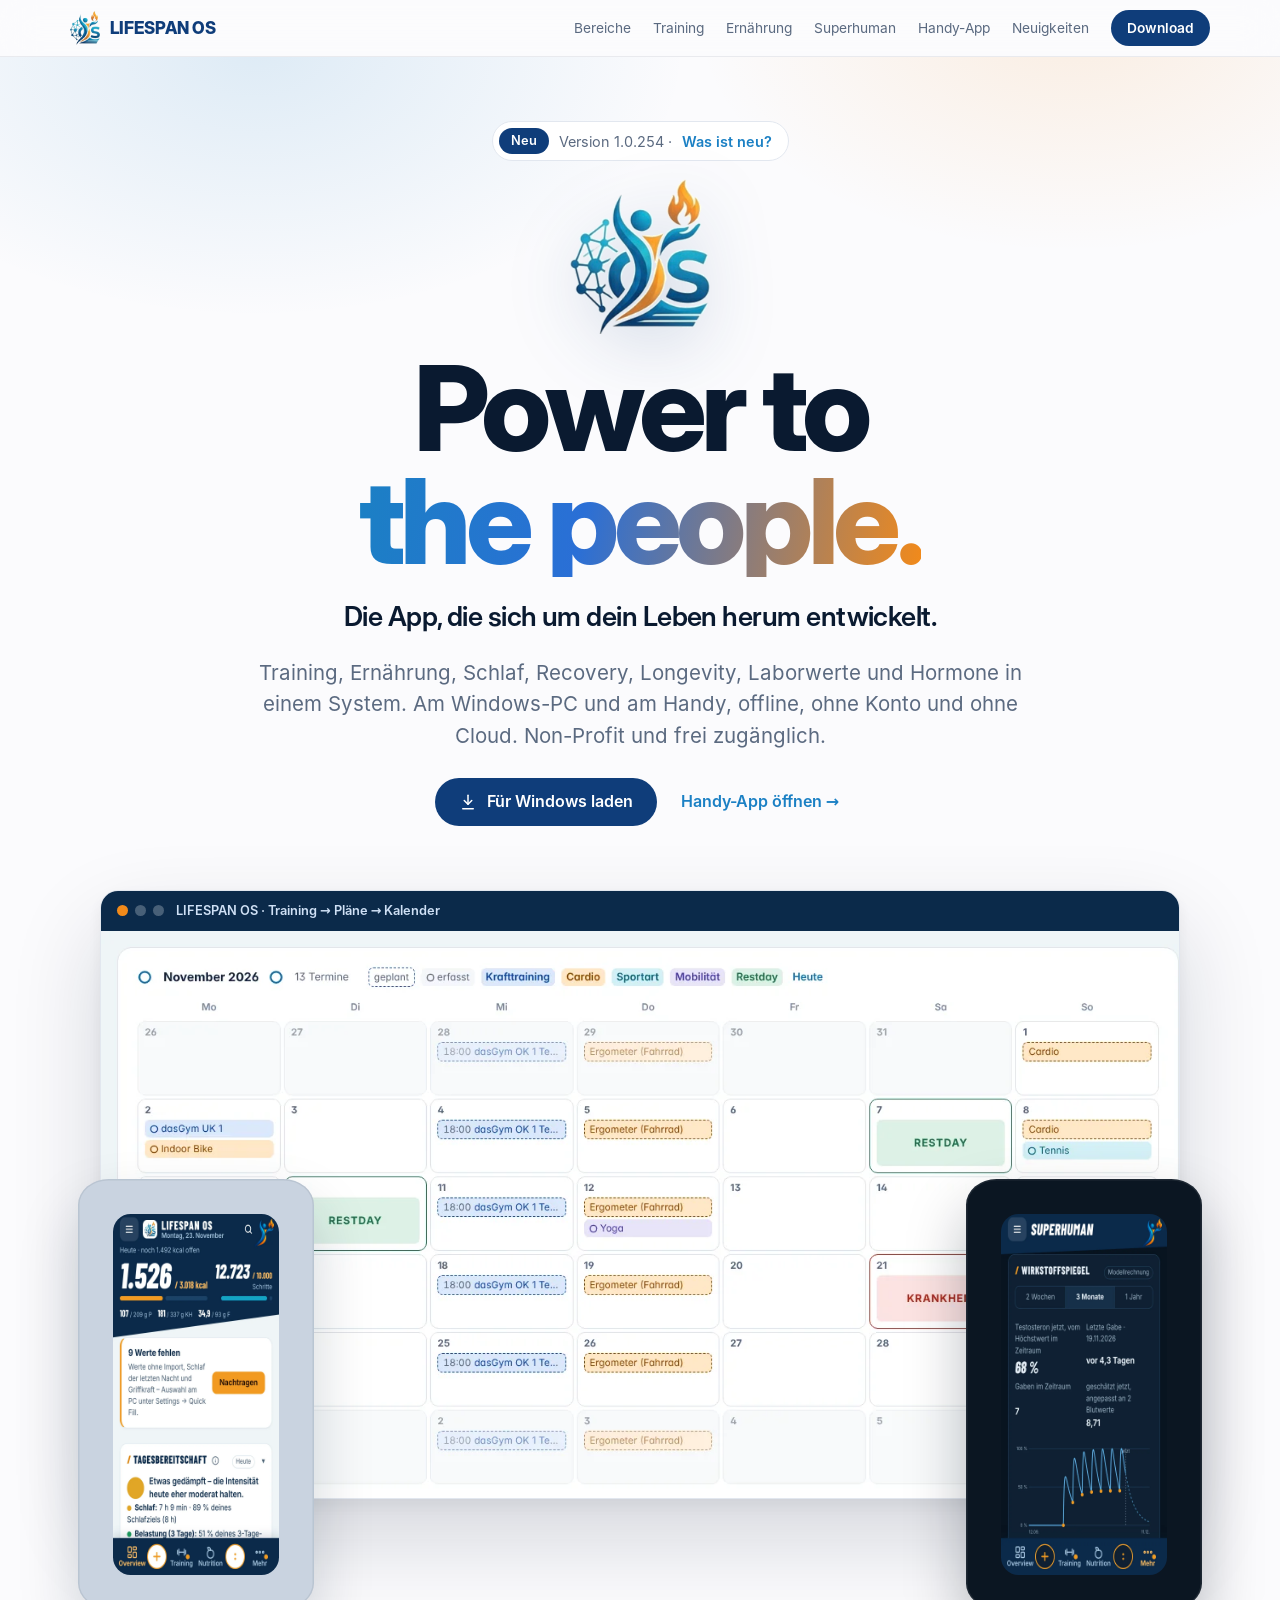
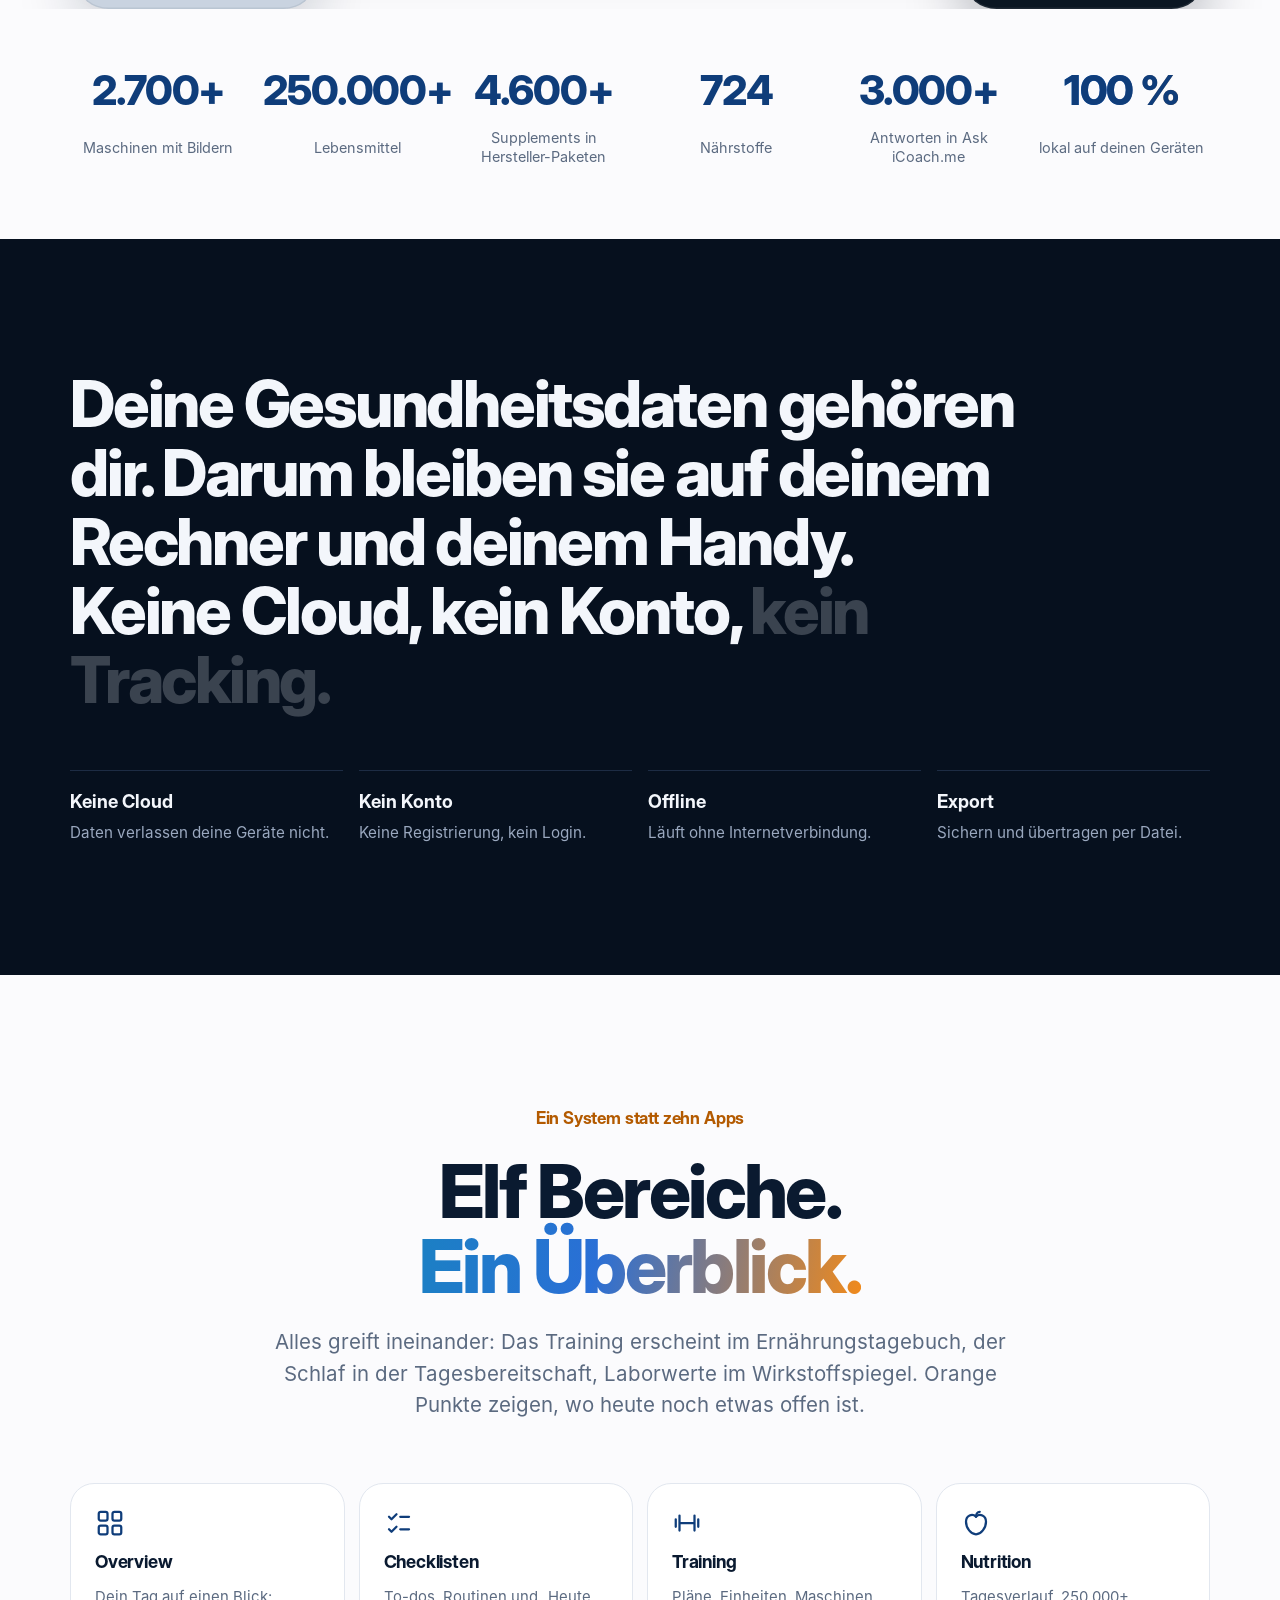
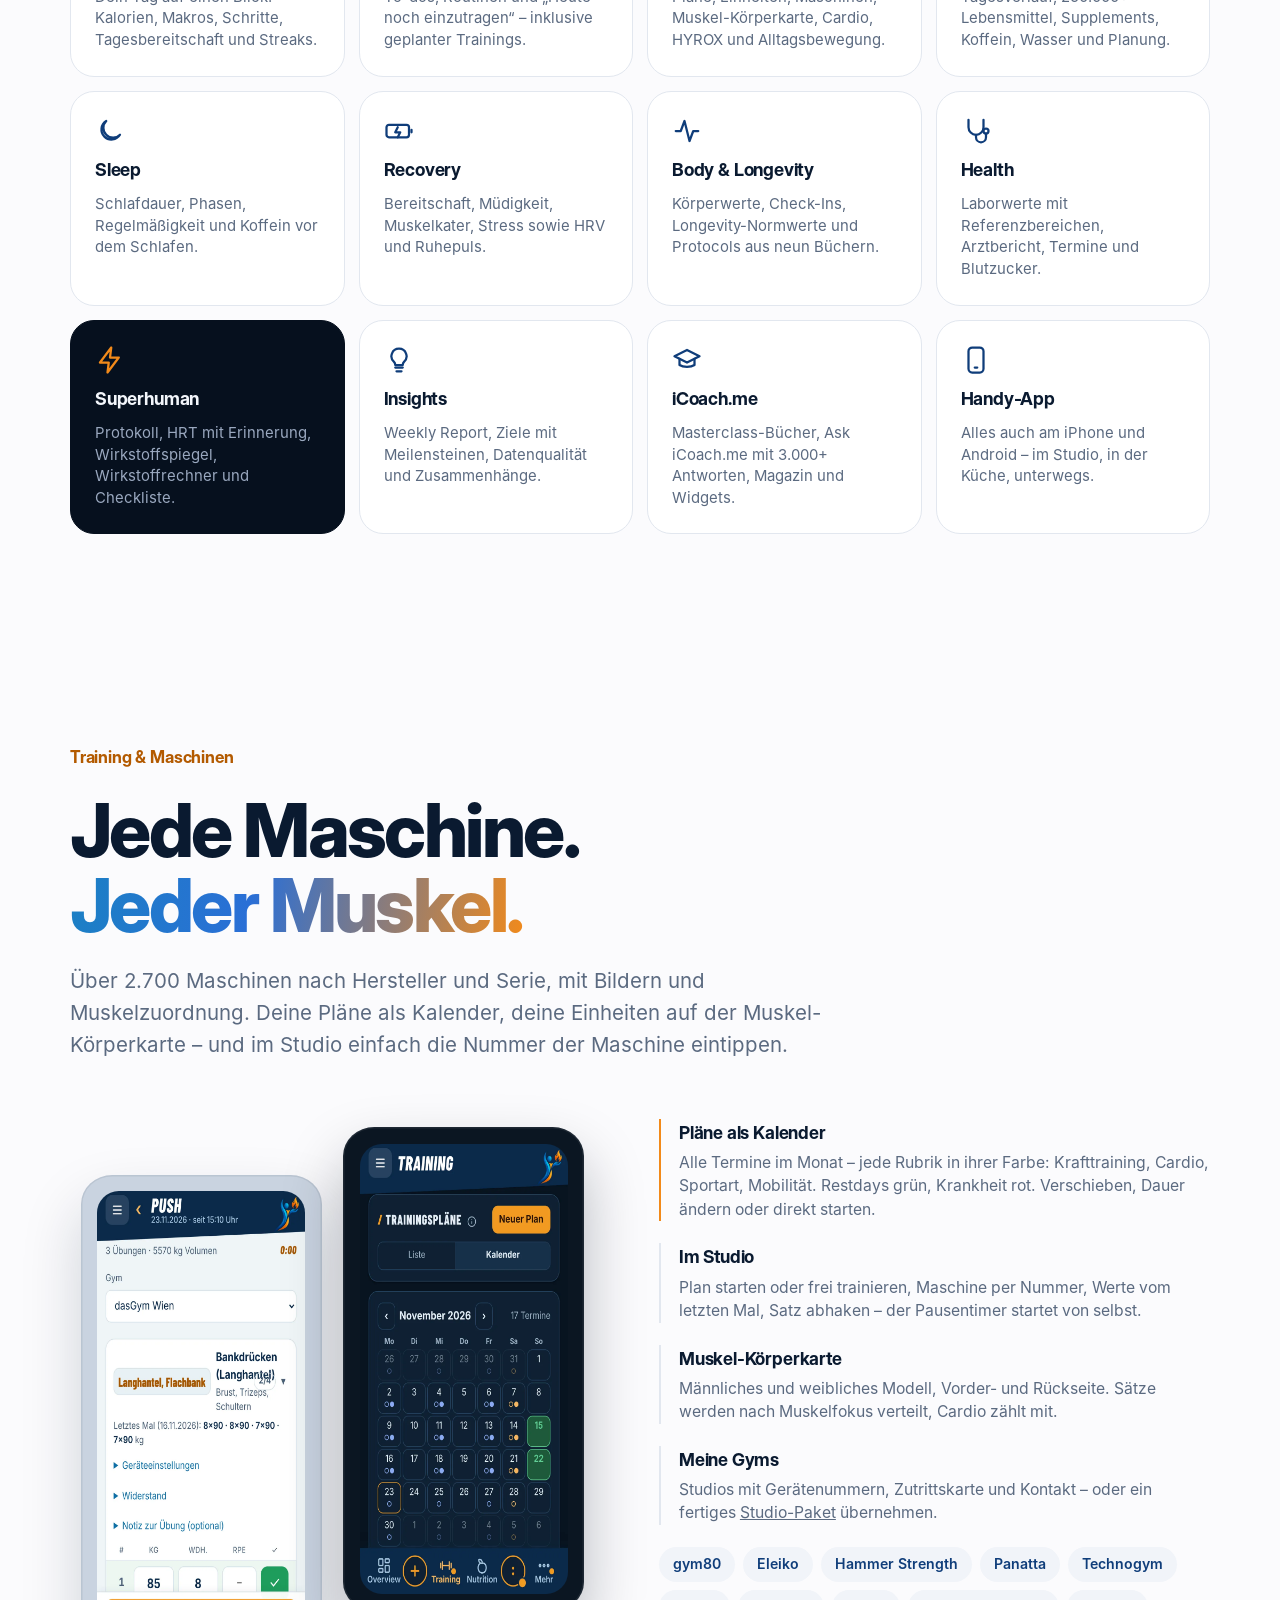
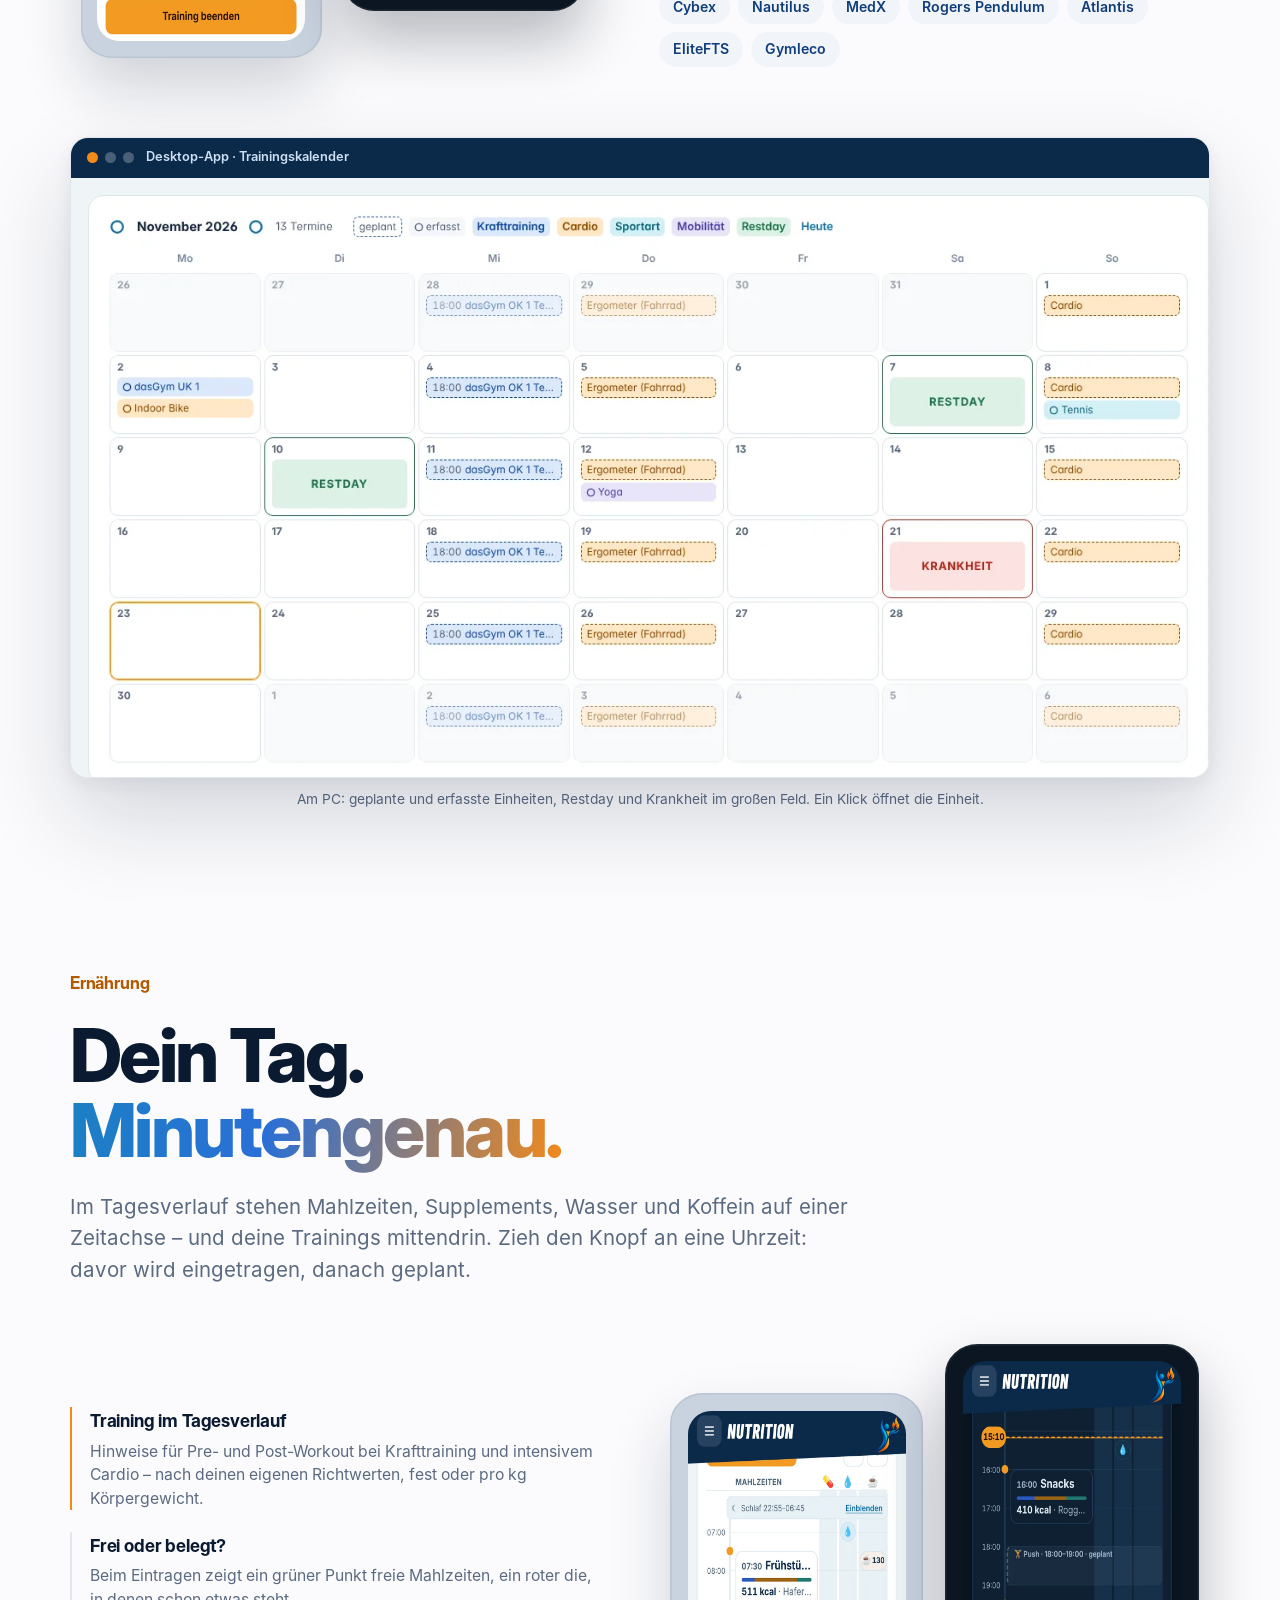
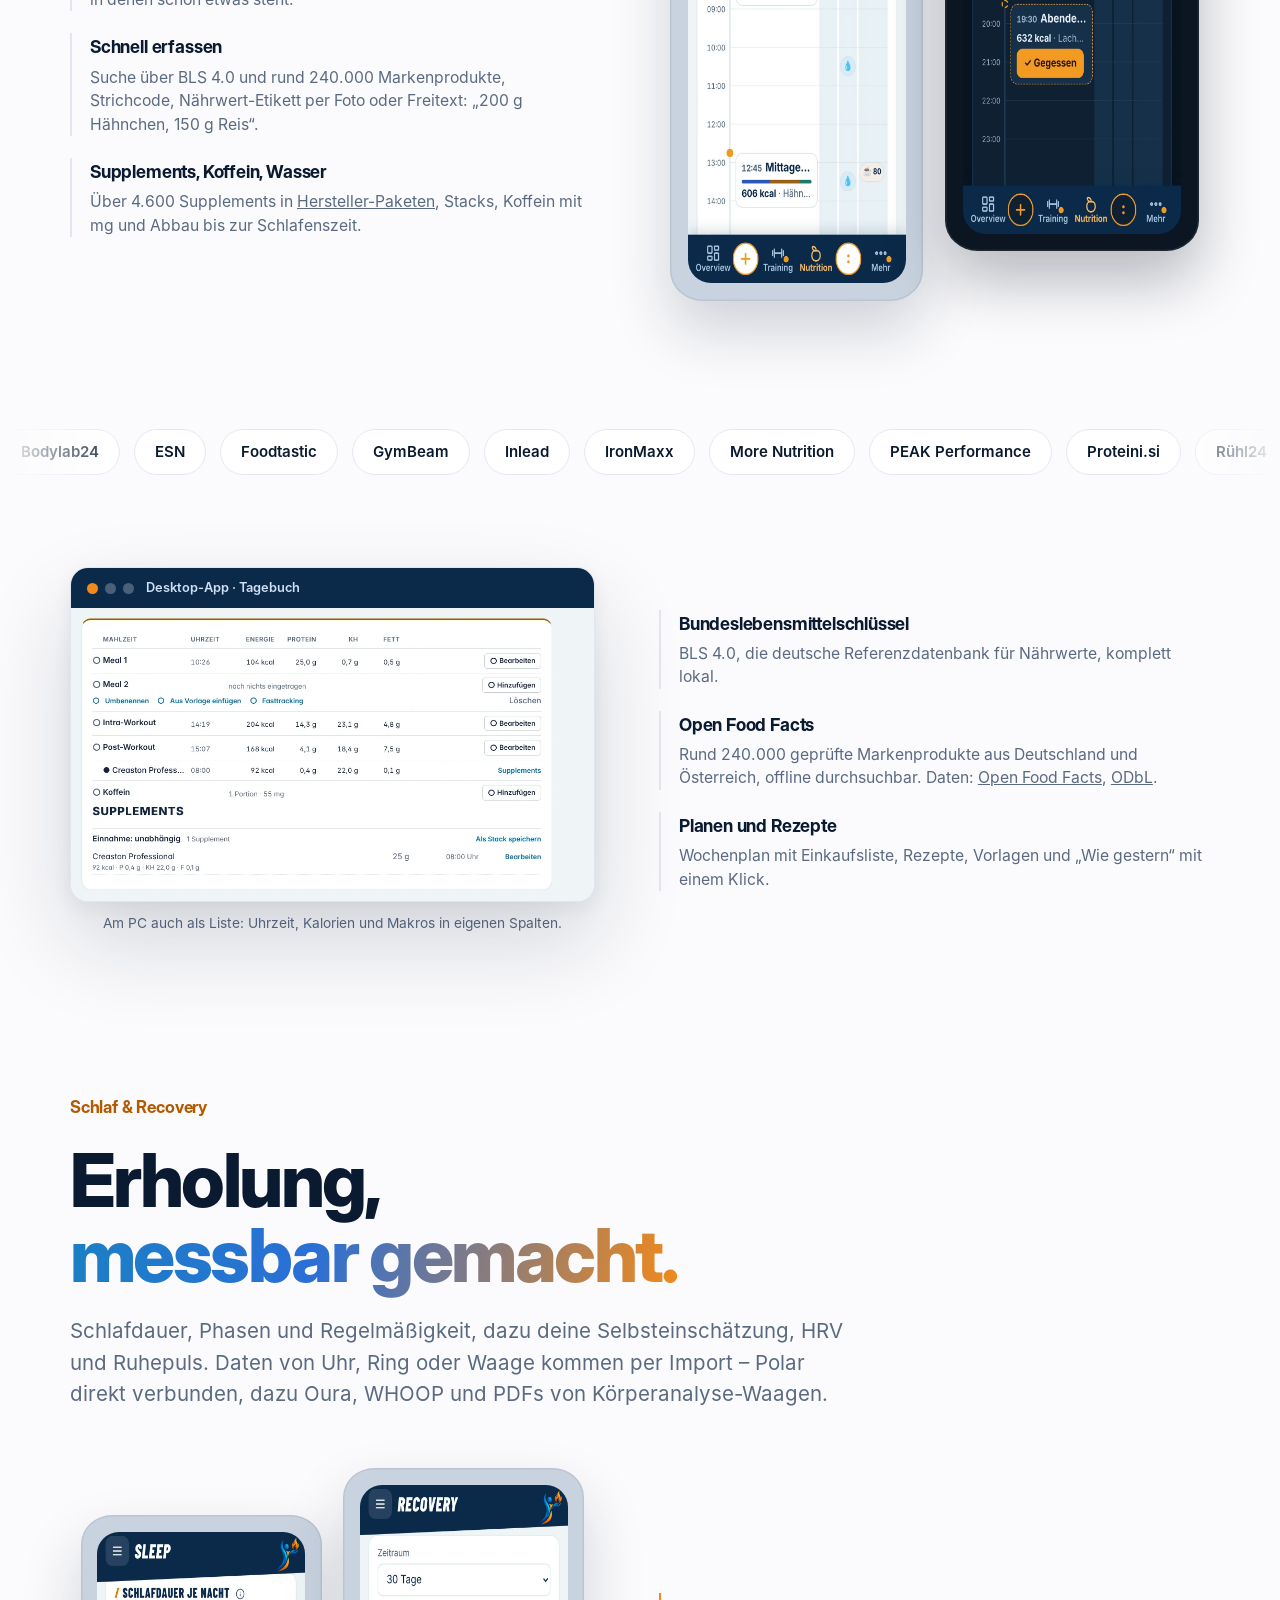
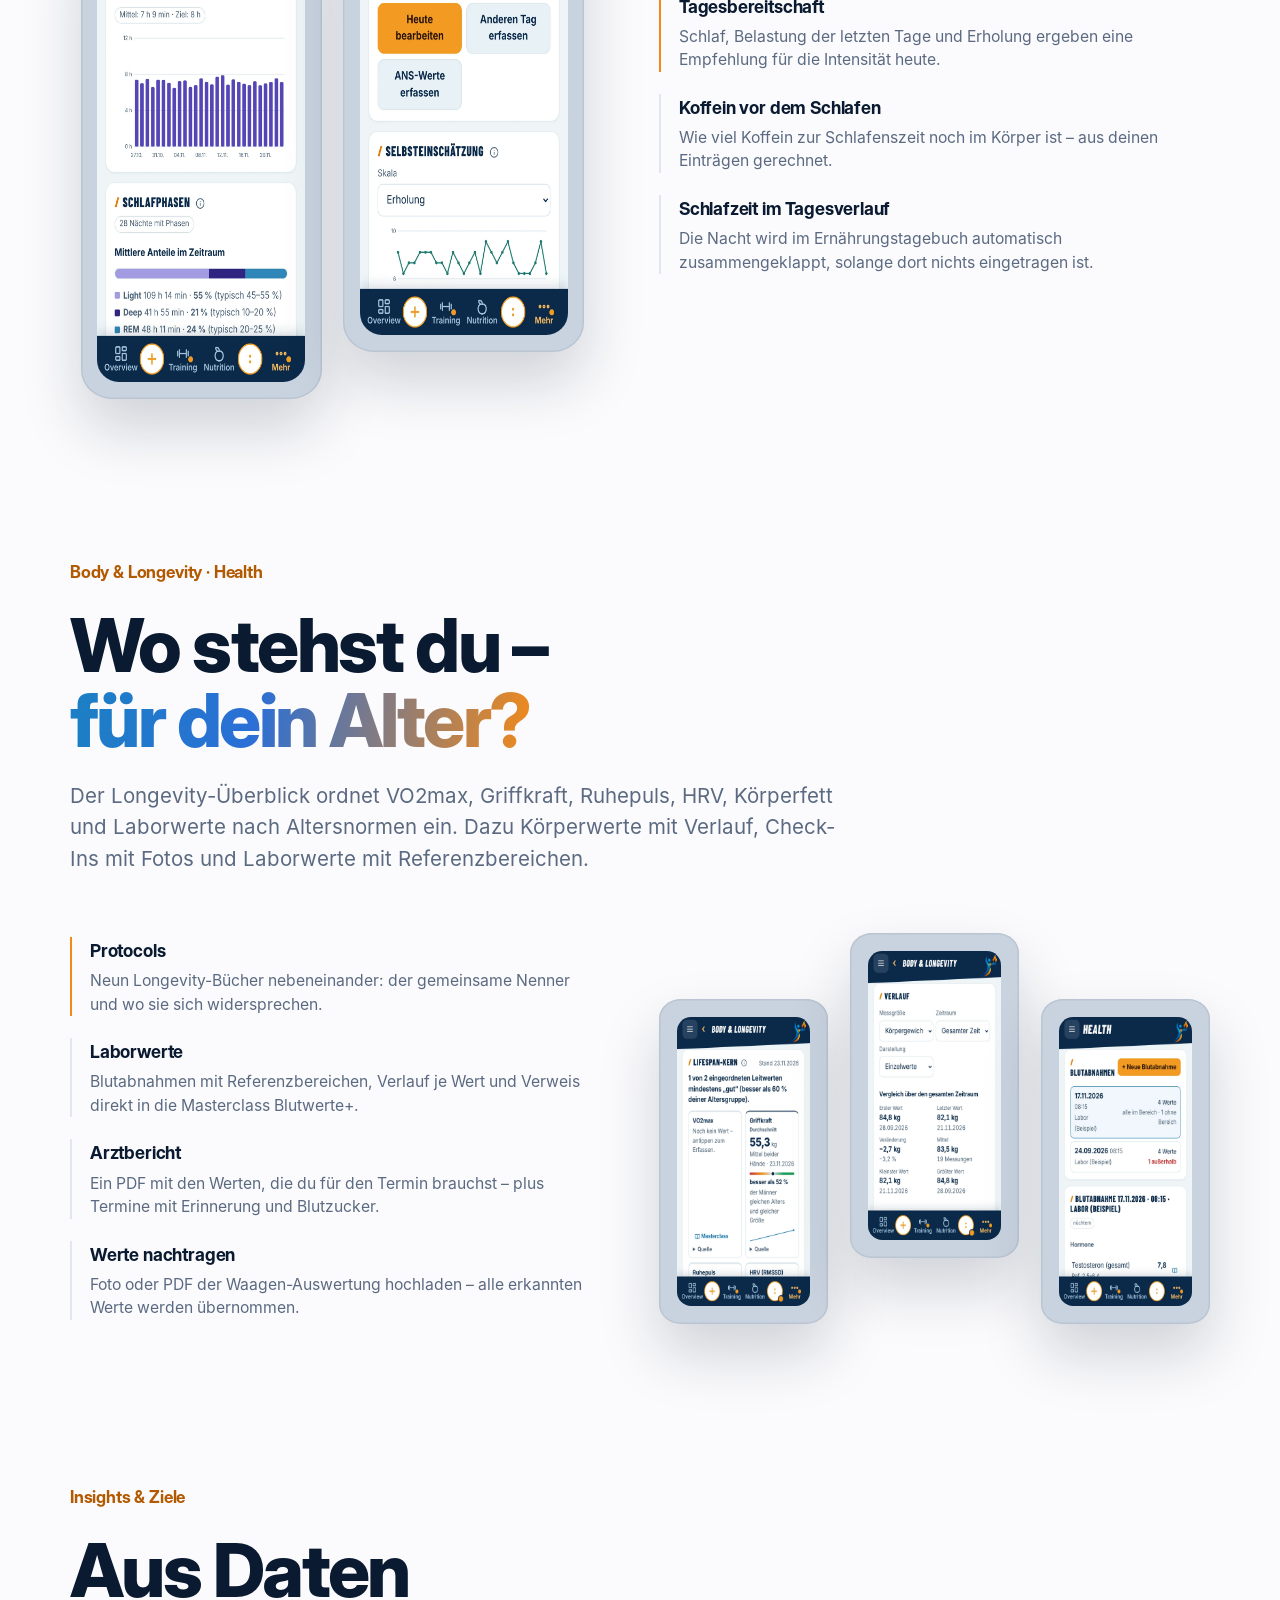
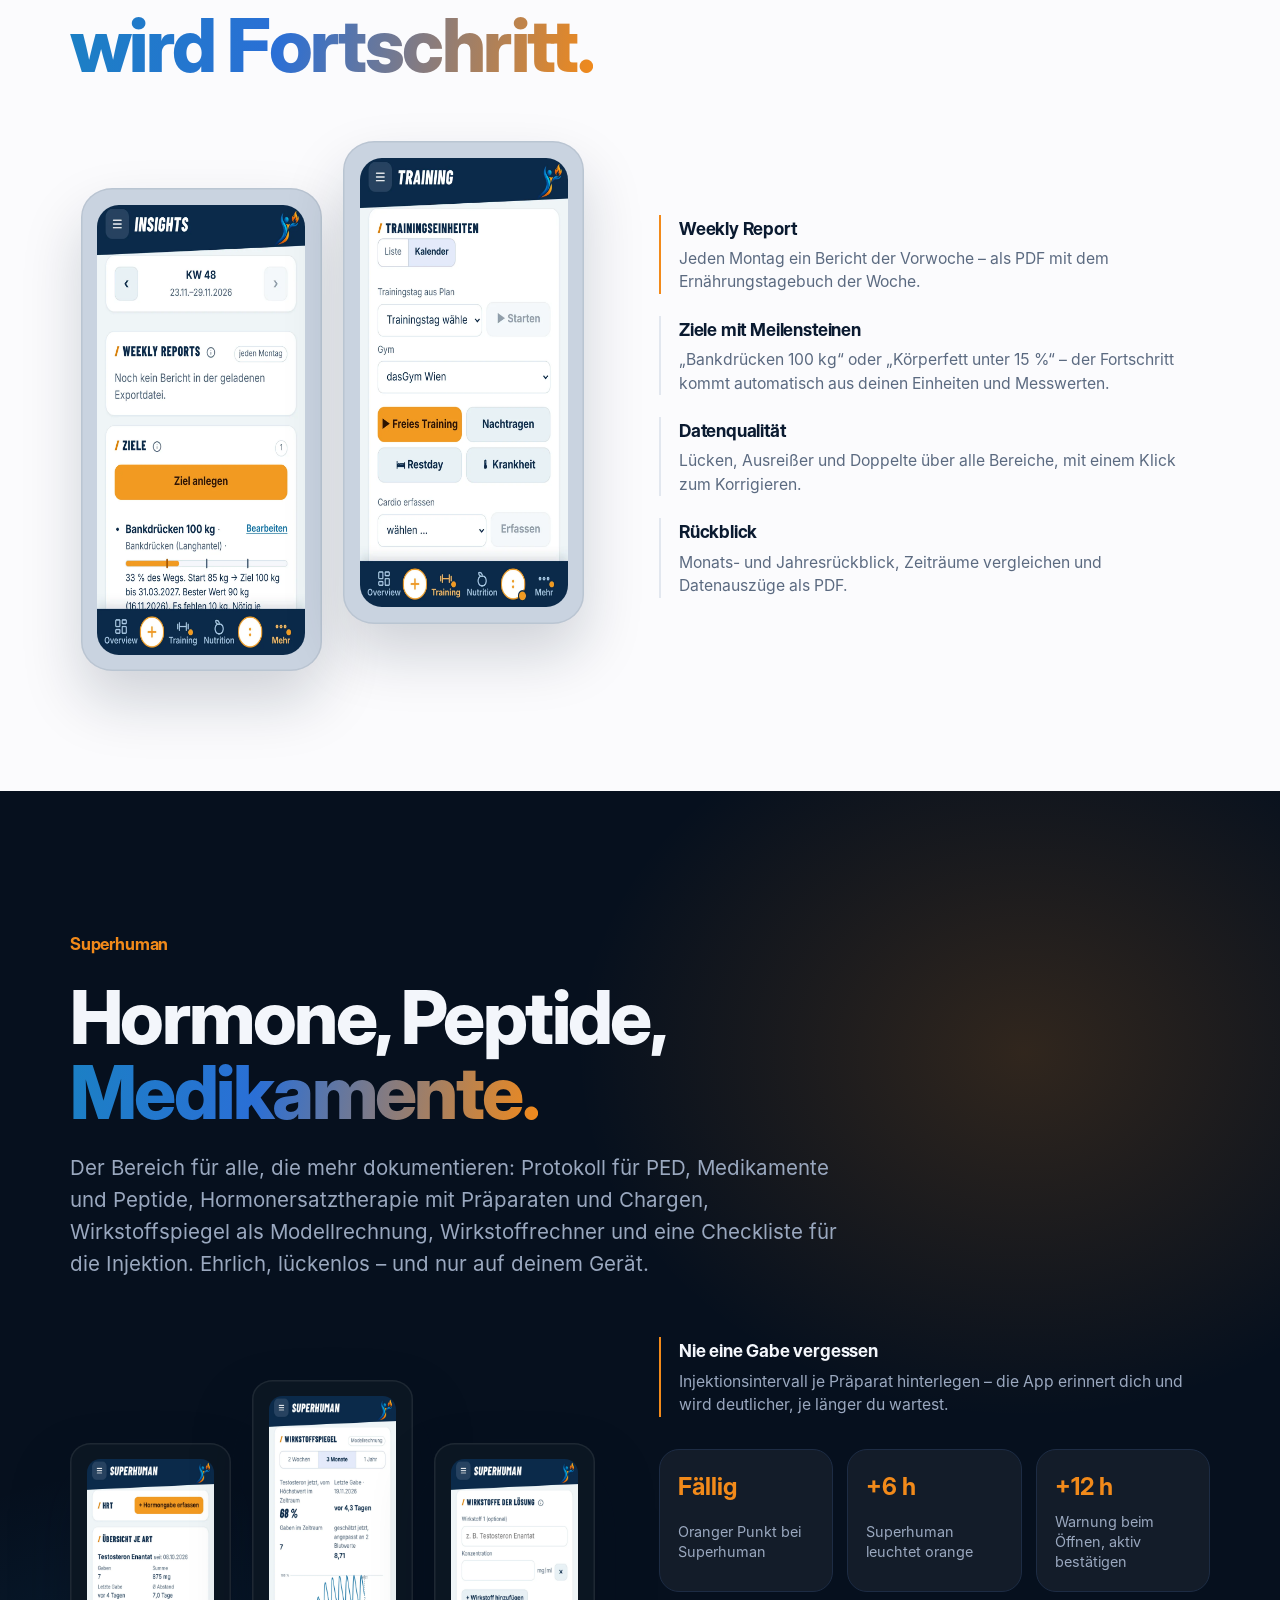
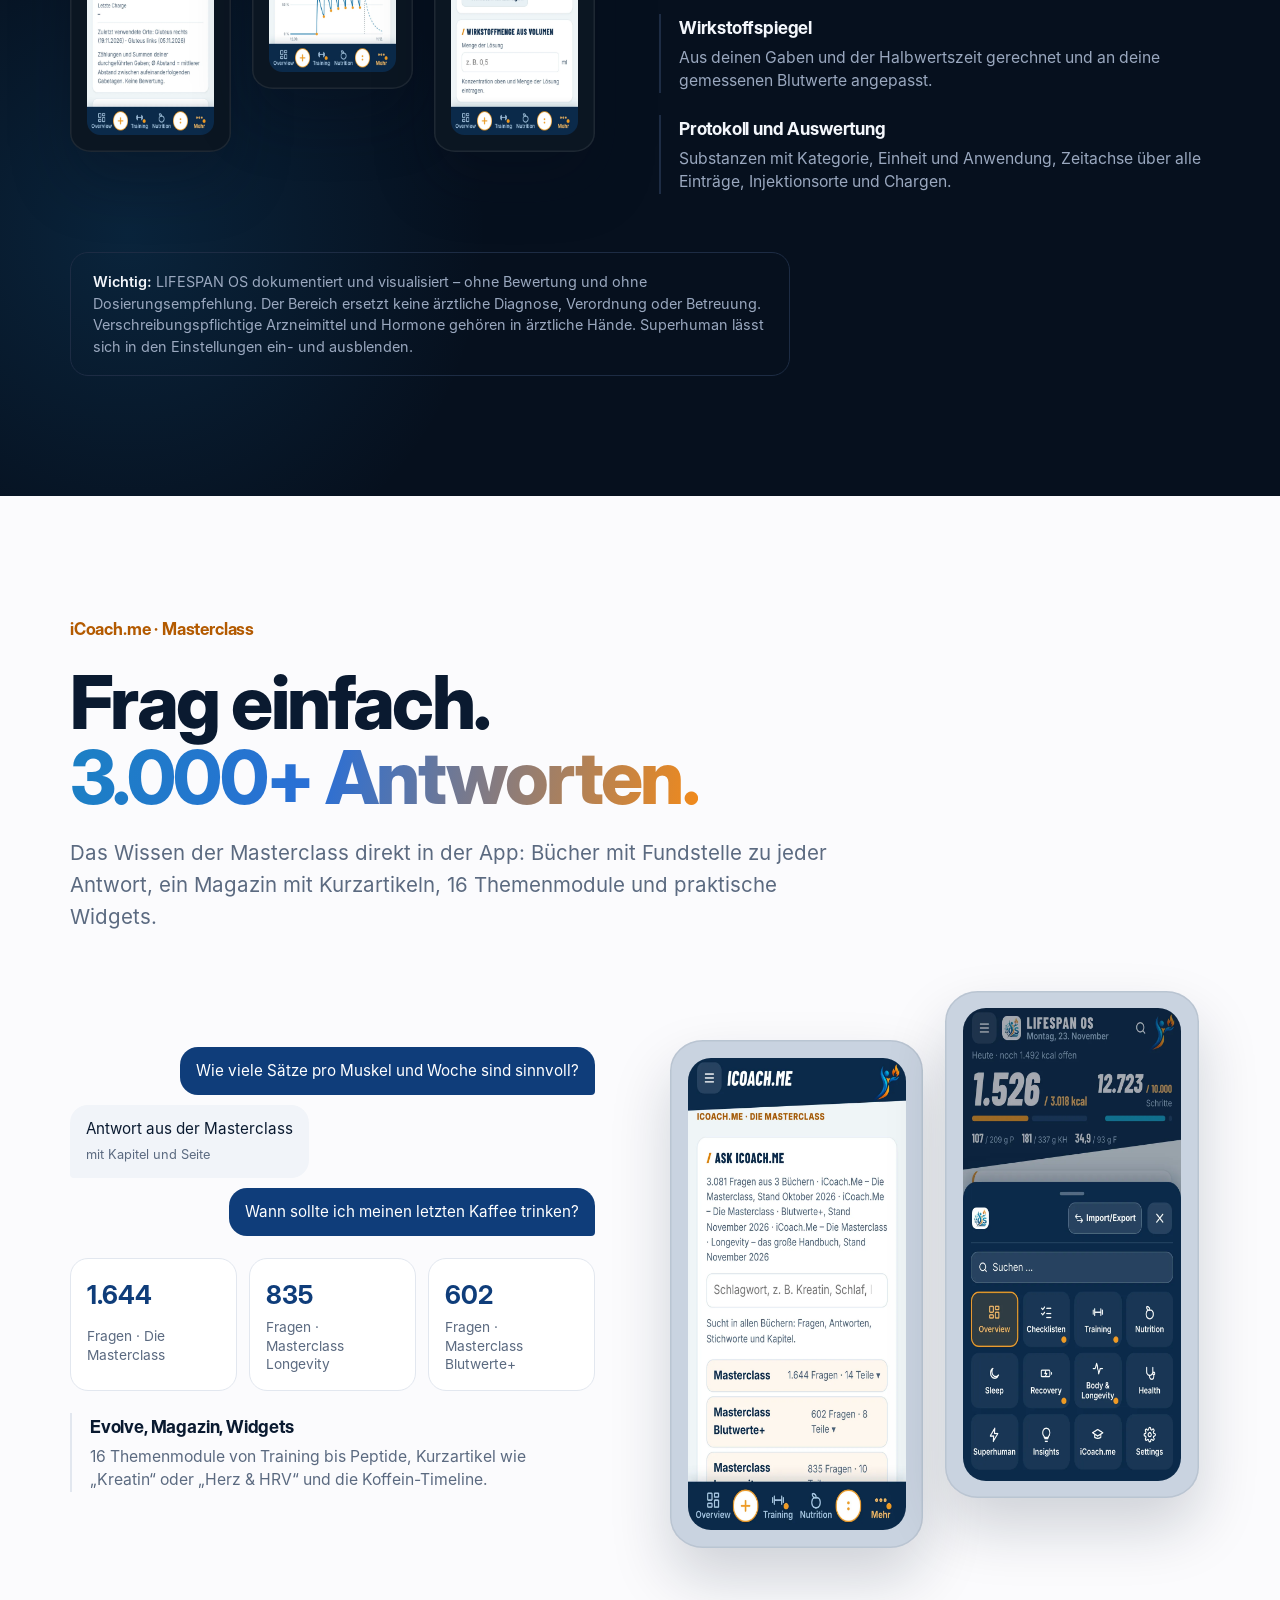
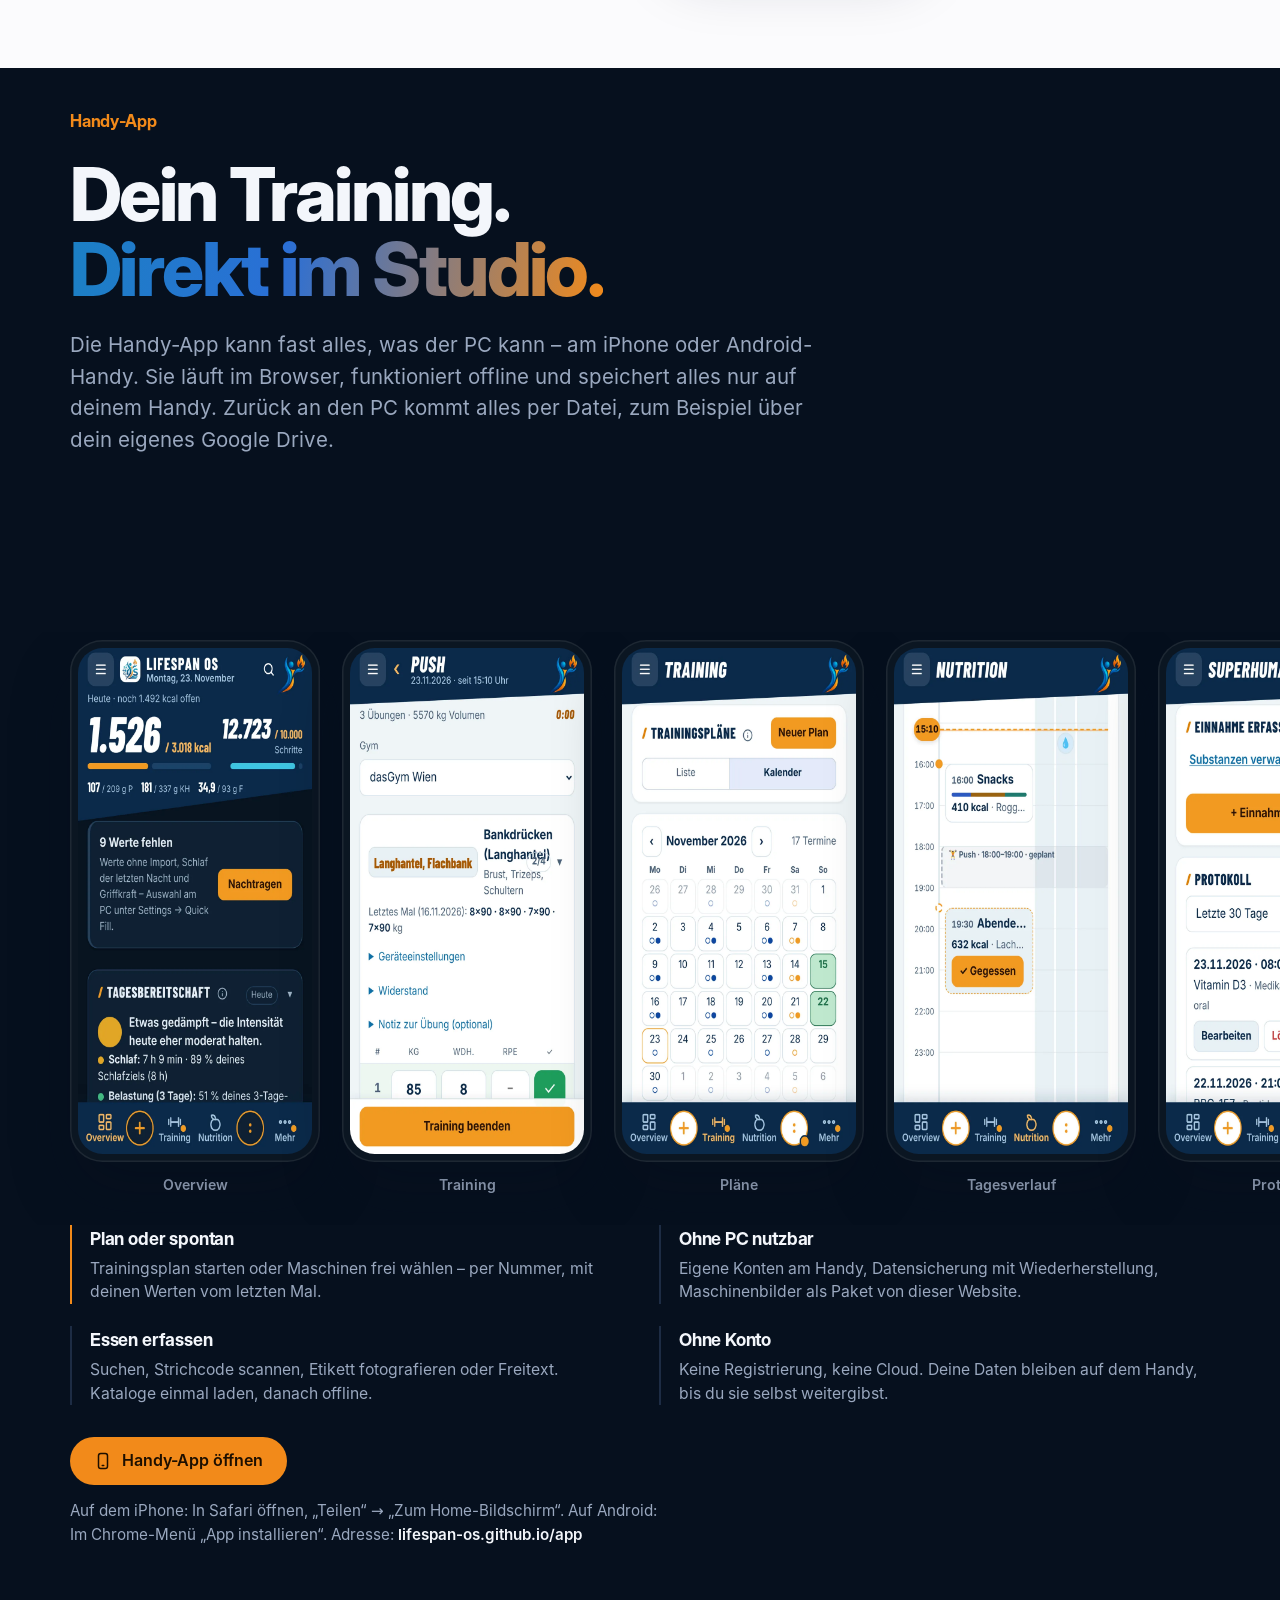
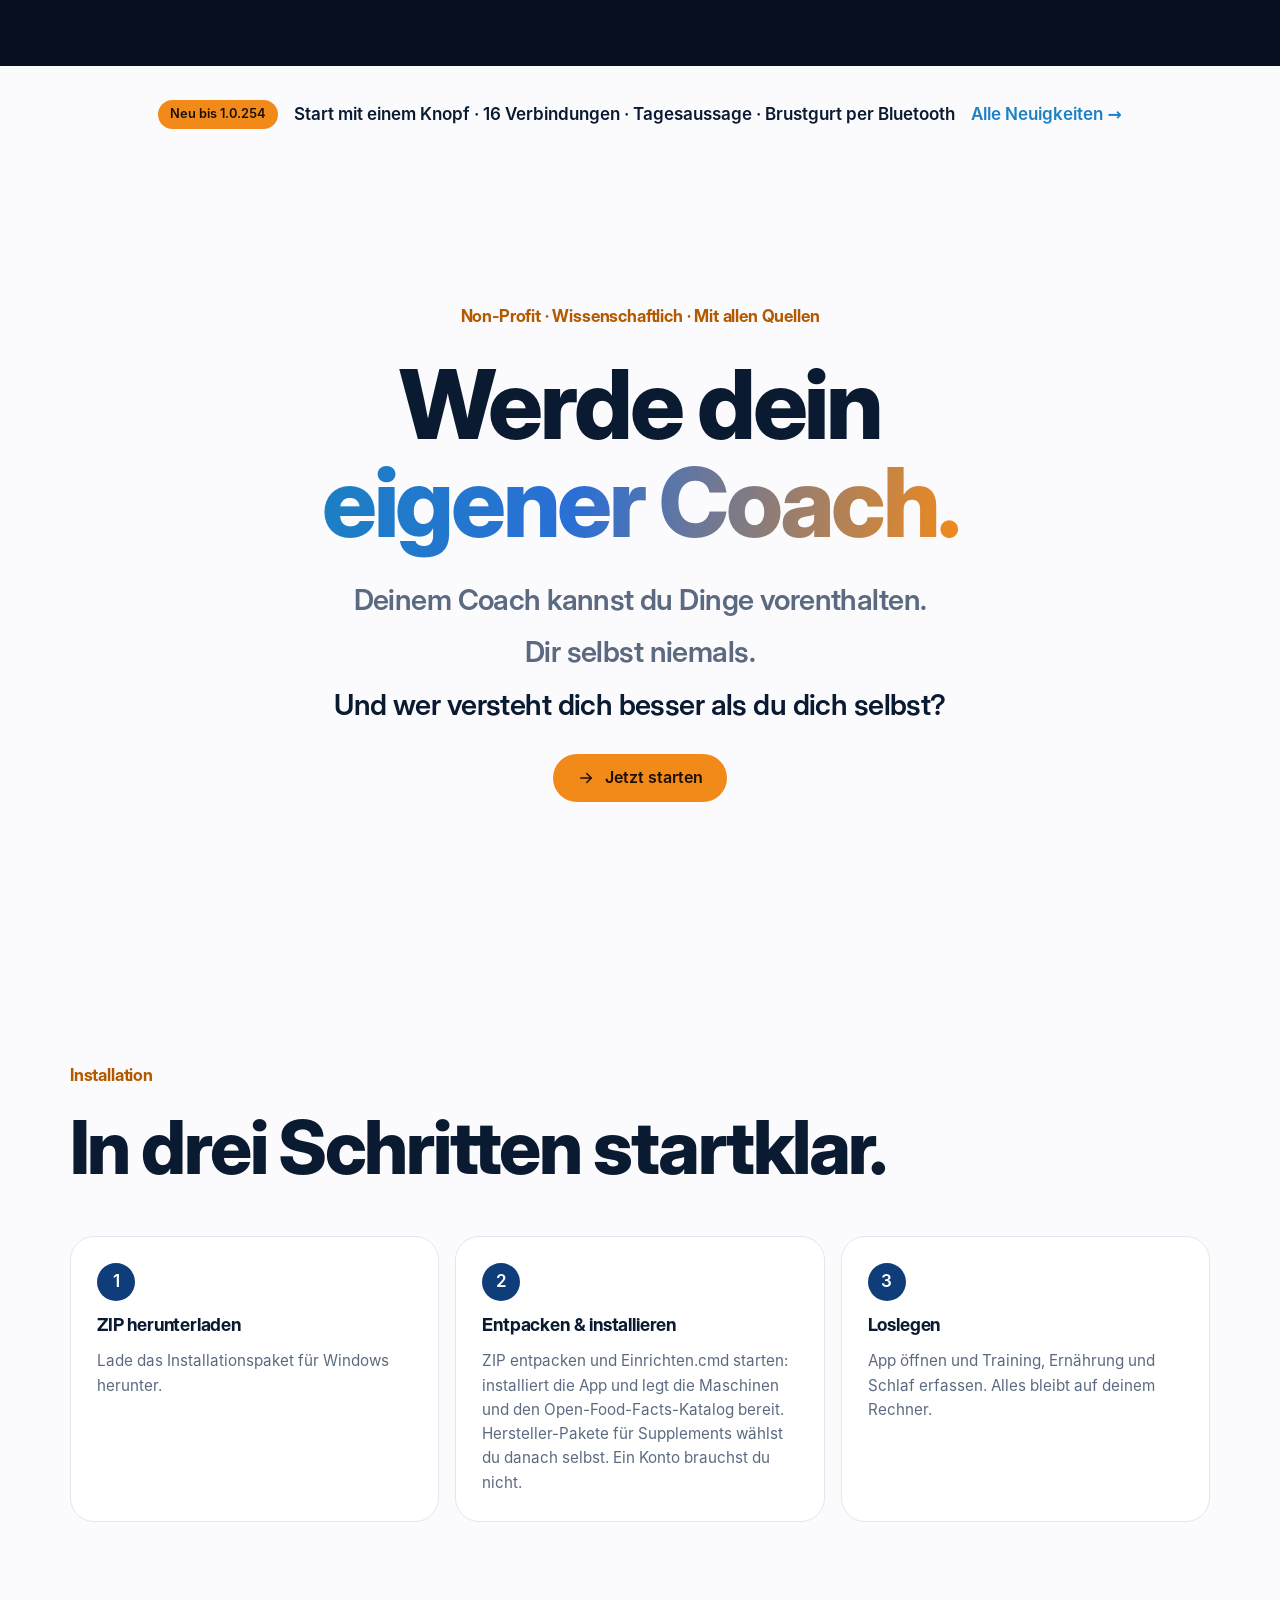
==== commit 8811a957: "Website 1.0.254: Startseite und Neuigkeiten" ====
--- a/index.html
+++ b/index.html
@@ -338,7 +338,7 @@
 <main id="top">
   <section class="hero">
     <div class="wrap">
-      <p class="np-pill in-hero" style="--d:.05s"><b>Neu</b>Version 1.0.253 · <a href="aenderungen.html">Was ist neu?</a></p>
+      <p class="np-pill in-hero" style="--d:.05s"><b>Neu</b>Version 1.0.254 · <a href="aenderungen.html">Was ist neu?</a></p>
       <img class="hero-logo in-hero" style="--d:.1s" src="media/logo.png" alt="LIFESPAN OS Logo" width="140" height="155">
       <h1 class="in-hero" style="--d:.18s">Power to<span class="l2 grad-text">the people.</span></h1>
       <p class="tagline in-hero" style="--d:.26s">Die App, die sich um dein Leben herum entwickelt.</p>
@@ -614,7 +614,7 @@
 
   <section class="newbar">
     <div class="wrap reveal">
-      <a href="aenderungen.html"><span class="tag">Neu bis 1.0.253</span><span>Recovery-Cockpit · Sleep als Grafik · Masterclass Schlaf · Wertebereiche</span><span class="arrow">Alle Neuigkeiten →</span></a>
+      <a href="aenderungen.html"><span class="tag">Neu bis 1.0.254</span><span>Start mit einem Knopf · 16 Verbindungen · Tagesaussage · Brustgurt per Bluetooth</span><span class="arrow">Alle Neuigkeiten →</span></a>
     </div>
   </section>
 
@@ -645,7 +645,7 @@
     <div class="wrap">
       <h2 class="reveal">Hol dir<br><span class="grad-text">LIFESPAN OS.</span></h2>
       <p class="lead reveal">Für Windows-PCs. Deine Daten bleiben bei dir.</p>
-      <div class="spec reveal"><span>System <b>Windows</b></span><span>Sprache <b>Deutsch</b></span><span>Einheiten <b>metrisch</b></span><span>Internet <b>nicht nötig</b></span><span>Version <b id="dl-ver">1.0.253</b></span></div>
+      <div class="spec reveal"><span>System <b>Windows</b></span><span>Sprache <b>Deutsch</b></span><span>Einheiten <b>metrisch</b></span><span>Internet <b>nicht nötig</b></span><span>Version <b id="dl-ver">1.0.254</b></span></div>
       <div class="dl-choice">
         <div class="dl-card reveal">
           <p class="dl-k">Neu installieren</p>
@@ -672,10 +672,10 @@
         <summary>Prüfsummen (SHA-256)</summary>
         <p>Damit kannst du prüfen, ob die Datei vollständig und unverändert ist – in Windows: <code>certutil -hashfile Datei SHA256</code>.</p>
         <dl>
-          <dt id="sha-zip-name">LIFESPAN-OS.zip</dt><dd><code id="sha-zip">383a90e613f74c2a52b6618d158f0d9af266b3da964cd4b9108a8fc389d5089d</code></dd>
-          <dt id="sha-exe-name">LIFESPAN-OS-Setup.exe</dt><dd><code id="sha-exe">5c5a7c5239da0d30c0d1092b60d3fb13f69cf66722624145b958dde869bf14c7</code></dd>
+          <dt id="sha-zip-name">LIFESPAN-OS.zip</dt><dd><code id="sha-zip">26772069459471bc4b112980be19e106c7262b7f7c2a4b73a874b2bd414b89ac</code></dd>
+          <dt id="sha-exe-name">LIFESPAN-OS-Setup.exe</dt><dd><code id="sha-exe">3b24d8d51455316c17a521274acf64694e90fcc1ac5cc044d60d7f91036fb874</code></dd>
         </dl>
-        <p class="dl-note">Stand: Version <span id="sha-ver">1.0.253</span>. Alle Versionen und Prüfsummen auch auf der <a href="https://github.com/lifespan-os/lifespan-os.github.io/releases">Release-Seite</a>.</p>
+        <p class="dl-note">Stand: Version <span id="sha-ver">1.0.254</span>. Alle Versionen und Prüfsummen auch auf der <a href="https://github.com/lifespan-os/lifespan-os.github.io/releases">Release-Seite</a>.</p>
       </details>
       <a class="btn btn-ghost-dark reveal" href="pakete.html" id="dl-pakete">
         <svg viewBox="0 0 24 24" fill="none" stroke="currentColor" stroke-width="2.2" stroke-linecap="round" stroke-linejoin="round" aria-hidden="true"><path d="M21 8l-9-5-9 5 9 5 9-5zM3 8v8l9 5 9-5V8M12 13v8"/></svg>
